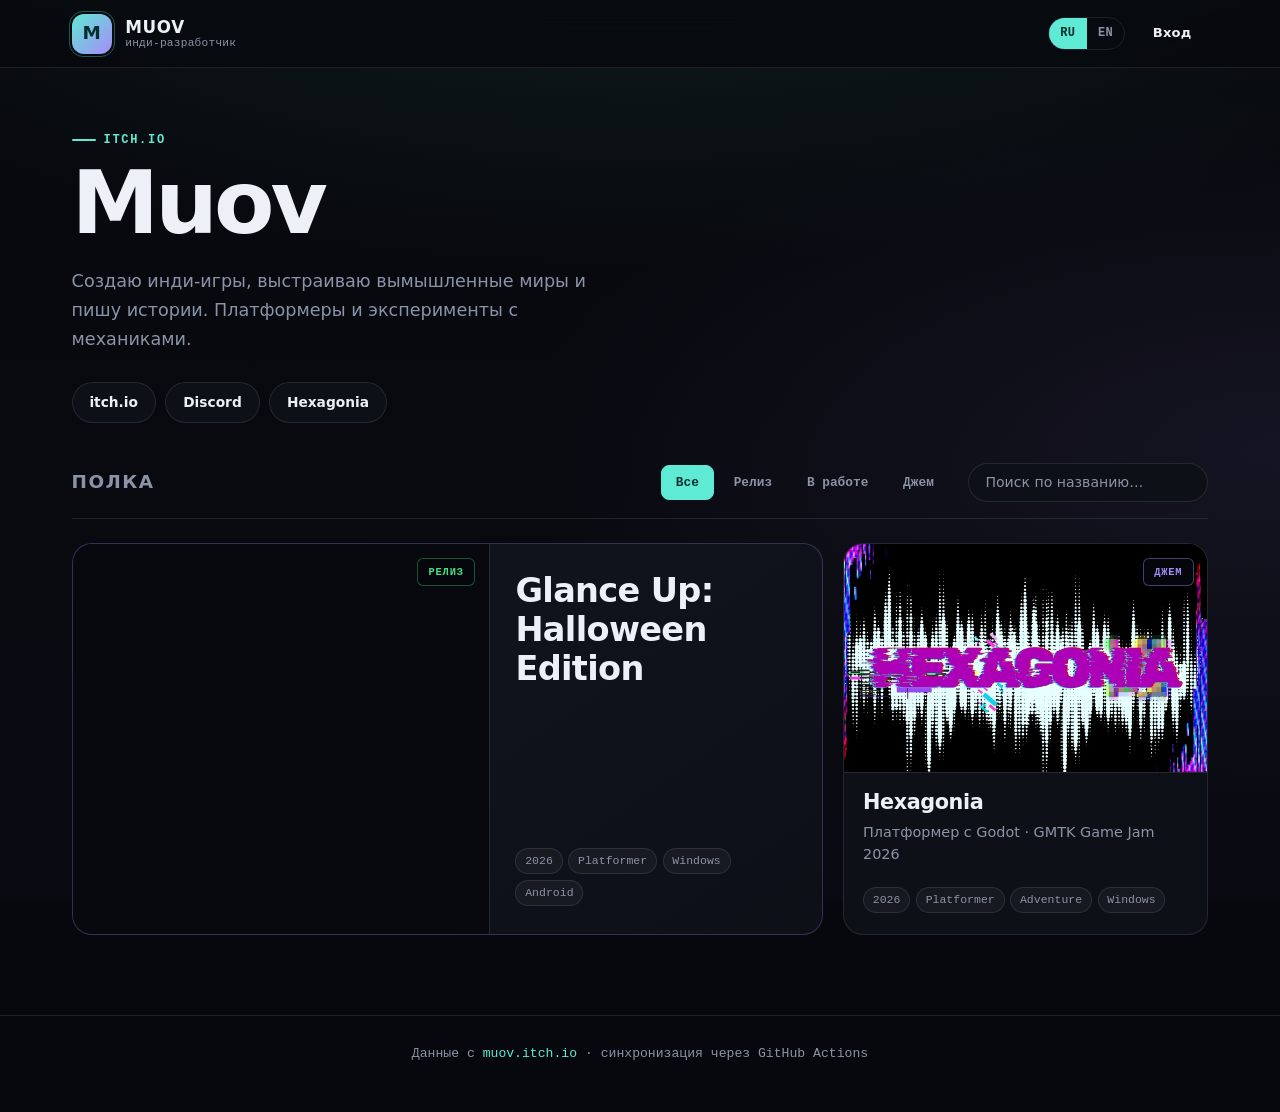
==== index.html @ b55bfbac "Update index.html" ====
<!DOCTYPE html>
<html lang="ru">
<head>
  <meta charset="UTF-8" />
  <meta name="viewport" content="width=device-width, initial-scale=1" />
  <title>Muov — портфолио игр</title>
  <meta name="description" content="Indie developer Muov. Platformers, worlds and stories." />
  <meta name="theme-color" content="#050508" />
  <link rel="preconnect" href="https://fonts.googleapis.com" />
  <link rel="preconnect" href="https://fonts.gstatic.com" crossorigin />
  <link href="https://fonts.googleapis.com/css2?family=DM+Sans:ital,opsz,wght@0,9..40,400;0,9..40,500;0,9..40,600;0,9..40,700;1,9..40,400&family=Outfit:wght@600;700;800&display=swap" rel="stylesheet" />
  <link rel="stylesheet" href="styles.css" />
</head>
<body>
  <div class="bg-glow" aria-hidden="true"></div>

  <header class="top">
    <div class="top-inner">
      <a class="brand" href="#shelf">
        <span class="brand-mark">M</span>
        <span class="brand-text">
          <strong id="brandName">Muov</strong>
          <small id="brandRole">инди-разработчик</small>
        </span>
      </a>

      <nav class="nav" aria-label="Actions">
        <div class="lang-switch" role="group" aria-label="Language">
          <button type="button" class="lang-btn active" data-lang="ru" title="Русский">RU</button>
          <button type="button" class="lang-btn" data-lang="en" title="English">EN</button>
        </div>
        <div id="adminNav" class="admin-nav" hidden>
          <button type="button" class="btn ghost" id="btnProfile">Профиль</button>
          <button type="button" class="btn ghost" id="btnExport">Экспорт</button>
          <label class="btn ghost file-btn">
            Импорт
            <input type="file" id="fileImport" accept="application/json,.json" hidden />
          </label>
          <button type="button" class="btn primary" id="btnAdd">+ Игра</button>
          <button type="button" class="btn ghost" id="btnLogout">Выйти</button>
        </div>
        <button type="button" class="btn ghost" id="btnLogin">Вход</button>
      </nav>
    </div>
  </header>

  <main>
    <section class="hero">
      <p class="eyebrow" id="heroCity">itch.io</p>
      <h1 class="display" id="heroTitle">Muov</h1>
      <p class="lede" id="heroBio"></p>
      <div class="hero-links" id="heroLinks"></div>
      <div class="sync" id="syncStatus" hidden></div>
      <p class="admin-badge" id="adminBadge" hidden></p>
    </section>

    <section class="shelf-wrap" id="shelf">
      <div class="shelf-head">
        <h2 class="section-title">Полка</h2>
        <div class="filters" id="filters">
          <button type="button" class="chip active" data-filter="all">Все</button>
          <button type="button" class="chip" data-filter="released">Релиз</button>
          <button type="button" class="chip" data-filter="wip">В работе</button>
          <button type="button" class="chip" data-filter="jam">Джем</button>
        </div>
        <input type="search" class="search" id="search" placeholder="Поиск…" autocomplete="off" />
      </div>
      <div class="grid" id="grid" role="list"></div>
      <p class="empty" id="empty" hidden>Игр пока нет.</p>
    </section>
  </main>

  <footer class="foot">
    <p>
      <a href="https://muov.itch.io/" target="_blank" rel="noopener">muov.itch.io</a>
      · GitHub Pages
    </p>
  </footer>

  <!-- hidden giscus config for per-game comments (no site-wide widget) -->
  <script type="application/json" id="giscusConfig">
  {
    "repo": "Prodebug/portfolio",
    "repoId": "R_kgDOVZsDQw",
    "category": "General",
    "categoryId": "DIC_kwDOVZsDQ84DJxqO"
  }
  </script>

  <dialog class="sheet" id="dialog">
    <div class="sheet-body" id="dialogBody"></div>
  </dialog>

  <div class="drop-veil" id="dropVeil" hidden>
    <p>Отпусти JSON — импортирую портфолио</p>
  </div>

  <script src="app.js"></script>
</body>
</html>
---- styles.css ----
/* Muov portfolio — new visual system (not the previous gold/brown theme) */

:root {
  --bg: #07080d;
  --bg-elev: #0e1018;
  --fg: #edf0f7;
  --muted: #8b93a7;
  --line: rgba(237, 240, 247, 0.1);
  --primary: #5eead4;
  --primary-dim: #2dd4bf;
  --primary-fg: #042f2e;
  --accent: #a78bfa;
  --danger: #fb7185;
  --ok: #4ade80;
  --warn: #fbbf24;
  --card: #0e1018;
  --card-2: #12151f;
  --radius: 20px;
  --radius-sm: 10px;
  --font: "Manrope", system-ui, sans-serif;
  --display: "Syne", var(--font);
  --mono: ui-monospace, "Cascadia Code", "SF Mono", Menlo, monospace;
  color-scheme: dark;
}

*,
*::before,
*::after {
  box-sizing: border-box;
}

html {
  scroll-behavior: smooth;
}

body {
  margin: 0;
  min-height: 100dvh;
  font-family: var(--font);
  color: var(--fg);
  line-height: 1.55;
  -webkit-font-smoothing: antialiased;
  background-color: var(--bg);
  background-image:
    radial-gradient(ellipse 80% 50% at 50% -20%, rgba(94, 234, 212, 0.12), transparent),
    radial-gradient(ellipse 60% 40% at 100% 50%, rgba(167, 139, 250, 0.08), transparent),
    linear-gradient(180deg, #07080d 0%, #0a0b12 100%);
  background-attachment: fixed;
}

a {
  color: var(--primary);
  text-decoration: none;
}
a:hover {
  text-decoration: underline;
  text-underline-offset: 3px;
}

img {
  max-width: 100%;
  display: block;
}

button,
input,
textarea,
select {
  font: inherit;
  color: inherit;
}

:focus-visible {
  outline: 2px solid var(--primary);
  outline-offset: 3px;
}

/* subtle grid overlay instead of film grain */
.grain {
  pointer-events: none;
  position: fixed;
  inset: 0;
  z-index: 50;
  opacity: 0.4;
  background-image:
    linear-gradient(rgba(237, 240, 247, 0.03) 1px, transparent 1px),
    linear-gradient(90deg, rgba(237, 240, 247, 0.03) 1px, transparent 1px);
  background-size: 48px 48px;
  mask-image: radial-gradient(ellipse at center, black 20%, transparent 75%);
}

/* ========== HEADER ========== */
.top {
  position: sticky;
  top: 0;
  z-index: 40;
  border-bottom: 1px solid var(--line);
  background: rgba(7, 8, 13, 0.75);
  backdrop-filter: blur(20px) saturate(1.4);
}

.top-inner {
  max-width: 1180px;
  margin: 0 auto;
  padding: 0.85rem 1.35rem;
  display: flex;
  align-items: center;
  justify-content: space-between;
  gap: 1rem;
}

.brand {
  display: flex;
  align-items: center;
  gap: 0.85rem;
  color: inherit;
  text-decoration: none;
}
.brand:hover {
  text-decoration: none;
}

.brand-mark {
  width: 2.5rem;
  height: 2.5rem;
  border-radius: 12px;
  background: linear-gradient(135deg, var(--primary), var(--accent));
  color: var(--primary-fg);
  font-family: var(--display);
  font-weight: 800;
  display: grid;
  place-items: center;
  font-size: 1.15rem;
  position: relative;
}
.brand-mark::after {
  content: "";
  position: absolute;
  inset: -3px;
  border-radius: 14px;
  border: 1px solid rgba(94, 234, 212, 0.35);
  pointer-events: none;
}

.brand-text {
  display: flex;
  flex-direction: column;
  line-height: 1.2;
}
.brand-text strong {
  font-family: var(--display);
  font-weight: 700;
  font-size: 1.05rem;
  letter-spacing: 0.04em;
  text-transform: uppercase;
}
.brand-text small {
  color: var(--muted);
  font-size: 0.7rem;
  font-family: var(--mono);
  letter-spacing: 0.02em;
}

.nav {
  display: flex;
  flex-wrap: wrap;
  gap: 0.4rem;
  justify-content: flex-end;
  align-items: center;
}

.admin-nav {
  display: flex;
  flex-wrap: wrap;
  gap: 0.4rem;
}

.btn {
  appearance: none;
  border: 1px solid var(--line);
  background: transparent;
  color: var(--fg);
  padding: 0.5rem 1rem;
  border-radius: 999px;
  cursor: pointer;
  font-size: 0.82rem;
  font-weight: 600;
  letter-spacing: 0.01em;
  transition: 0.18s ease;
}
.btn:hover {
  border-color: rgba(237, 240, 247, 0.25);
  background: rgba(237, 240, 247, 0.04);
}
.btn.primary {
  background: var(--primary);
  border-color: var(--primary);
  color: var(--primary-fg);
  box-shadow: 0 0 24px rgba(94, 234, 212, 0.25);
}
.btn.primary:hover {
  background: #99f6e4;
  filter: none;
}
.btn.ghost {
  border-color: transparent;
}
.btn.danger {
  color: var(--danger);
  border-color: rgba(251, 113, 133, 0.35);
}
.btn:disabled {
  opacity: 0.4;
  cursor: not-allowed;
}
.file-btn {
  display: inline-flex;
  align-items: center;
}

/* ========== HERO ========== */
.hero {
  max-width: 1180px;
  margin: 0 auto;
  padding: 3.5rem 1.35rem 2rem;
  position: relative;
}

.eyebrow {
  margin: 0 0 0.75rem;
  display: inline-flex;
  align-items: center;
  gap: 0.5rem;
  color: var(--primary);
  font-family: var(--mono);
  font-size: 0.75rem;
  letter-spacing: 0.14em;
  text-transform: uppercase;
  font-weight: 600;
}
.eyebrow::before {
  content: "";
  width: 1.5rem;
  height: 2px;
  background: var(--primary);
  border-radius: 1px;
}

.display {
  margin: 0;
  font-family: var(--display);
  font-weight: 800;
  font-size: clamp(3rem, 10vw, 5.5rem);
  letter-spacing: -0.045em;
  line-height: 0.95;
  color: var(--fg);
  max-width: 12ch;
}

.lede {
  margin: 1.35rem 0 0;
  max-width: 34rem;
  color: var(--muted);
  font-size: 1.1rem;
  line-height: 1.65;
}

.hero-links {
  margin-top: 1.75rem;
  display: flex;
  flex-wrap: wrap;
  gap: 0.6rem;
}

.hero-links a {
  display: inline-flex;
  align-items: center;
  gap: 0.4rem;
  padding: 0.55rem 1.05rem;
  border-radius: 999px;
  border: 1px solid var(--line);
  background: var(--bg-elev);
  color: var(--fg);
  font-size: 0.86rem;
  font-weight: 600;
  text-decoration: none;
  transition: 0.18s ease;
}
.hero-links a:hover {
  border-color: var(--primary);
  color: var(--primary);
  box-shadow: 0 0 0 3px rgba(94, 234, 212, 0.12);
  text-decoration: none;
}

.sync {
  margin-top: 1rem;
  font-size: 0.78rem;
  font-family: var(--mono);
  color: var(--muted);
}

.admin-badge {
  margin: 1rem 0 0;
  display: inline-flex;
  padding: 0.45rem 0.9rem;
  border-radius: var(--radius-sm);
  background: rgba(94, 234, 212, 0.08);
  border: 1px dashed rgba(94, 234, 212, 0.4);
  color: var(--primary);
  font-size: 0.78rem;
  font-weight: 600;
  font-family: var(--mono);
}

/* ========== SHELF ========== */
.shelf-wrap {
  max-width: 1180px;
  margin: 0 auto;
  padding: 0.5rem 1.35rem 5rem;
}

.shelf-head {
  display: flex;
  flex-wrap: wrap;
  align-items: center;
  gap: 0.85rem 1.25rem;
  margin-bottom: 1.5rem;
  padding-bottom: 1rem;
  border-bottom: 1px solid var(--line);
}

.section-title {
  margin: 0;
  margin-right: auto;
  font-family: var(--display);
  font-size: 1.15rem;
  font-weight: 700;
  letter-spacing: 0.08em;
  text-transform: uppercase;
  color: var(--muted);
}

.filters {
  display: flex;
  flex-wrap: wrap;
  gap: 0.35rem;
}

.chip {
  appearance: none;
  border: 1px solid transparent;
  background: transparent;
  color: var(--muted);
  padding: 0.4rem 0.85rem;
  border-radius: 8px;
  font-size: 0.8rem;
  font-weight: 600;
  font-family: var(--mono);
  cursor: pointer;
  transition: 0.15s ease;
}
.chip:hover {
  color: var(--fg);
  background: rgba(237, 240, 247, 0.04);
}
.chip.active {
  color: var(--primary-fg);
  background: var(--primary);
  border-color: var(--primary);
}

.search {
  width: min(100%, 15rem);
  background: var(--bg-elev);
  border: 1px solid var(--line);
  border-radius: 999px;
  padding: 0.5rem 1rem;
  outline: none;
  font-size: 0.88rem;
  transition: 0.15s ease;
}
.search:focus {
  border-color: var(--primary);
  box-shadow: 0 0 0 3px rgba(94, 234, 212, 0.15);
}
.search::placeholder {
  color: var(--muted);
}

.grid {
  display: grid;
  grid-template-columns: 1fr;
  gap: 1.25rem;
}

@media (min-width: 680px) {
  .grid {
    grid-template-columns: repeat(2, 1fr);
  }
}

@media (min-width: 1000px) {
  .grid {
    grid-template-columns: repeat(12, 1fr);
  }
  .case {
    grid-column: span 4;
  }
  .case.is-featured {
    grid-column: span 8;
  }
}

/* cards — stacked media, hard edge accent */
.case {
  position: relative;
  border: 1px solid var(--line);
  border-radius: var(--radius);
  background: var(--card);
  overflow: hidden;
  display: flex;
  flex-direction: column;
  transition: 0.25s ease;
}
.case::before {
  content: "";
  position: absolute;
  left: 0;
  top: 0;
  bottom: 0;
  width: 3px;
  background: transparent;
  z-index: 3;
  transition: 0.25s ease;
}
.case:hover {
  border-color: rgba(94, 234, 212, 0.35);
  transform: translateY(-4px);
  box-shadow:
    0 20px 50px rgba(0, 0, 0, 0.45),
    0 0 0 1px rgba(94, 234, 212, 0.08);
}
.case:hover::before {
  background: linear-gradient(180deg, var(--primary), var(--accent));
}

.case.is-featured {
  background: linear-gradient(145deg, var(--card-2), var(--card));
  border-color: rgba(167, 139, 250, 0.25);
}
@media (min-width: 680px) {
  .case.is-featured {
    display: grid;
    grid-template-columns: 1.25fr 1fr;
    grid-column: 1 / -1;
  }
}
@media (min-width: 1000px) {
  .case.is-featured {
    grid-column: span 8;
  }
}

.case-btn {
  all: unset;
  cursor: pointer;
  display: contents;
}

.poster {
  aspect-ratio: 16 / 10;
  background: #08090f;
  overflow: hidden;
  position: relative;
}
.case.is-featured .poster {
  aspect-ratio: auto;
  min-height: 240px;
  height: 100%;
}

.poster img {
  width: 100%;
  height: 100%;
  object-fit: cover;
  transition: transform 0.5s cubic-bezier(0.22, 1, 0.36, 1), filter 0.35s ease;
  filter: saturate(0.92) contrast(1.05);
}
.case:hover .poster img {
  transform: scale(1.06);
  filter: saturate(1.05) contrast(1.05);
}

.poster-fallback {
  width: 100%;
  height: 100%;
  display: grid;
  place-items: center;
  font-family: var(--display);
  font-size: 2.5rem;
  color: var(--muted);
  background:
    radial-gradient(circle at 30% 40%, rgba(94, 234, 212, 0.12), transparent 50%),
    var(--bg-elev);
}
.poster-fallback.is-hidden {
  display: none !important;
}

.stamp {
  position: absolute;
  top: 0.85rem;
  right: 0.85rem;
  left: auto;
  z-index: 2;
  padding: 0.3rem 0.65rem;
  border-radius: 6px;
  font-size: 0.65rem;
  font-weight: 700;
  font-family: var(--mono);
  letter-spacing: 0.08em;
  text-transform: uppercase;
  background: rgba(7, 8, 13, 0.85);
  border: 1px solid var(--line);
  backdrop-filter: blur(8px);
}
.stamp.released {
  color: var(--ok);
  border-color: rgba(74, 222, 128, 0.35);
}
.stamp.wip {
  color: var(--warn);
  border-color: rgba(251, 191, 36, 0.35);
}
.stamp.jam {
  color: var(--accent);
  border-color: rgba(167, 139, 250, 0.4);
}
.stamp.prototype {
  color: var(--primary);
}

.case-body {
  padding: 1.15rem 1.2rem 1.3rem;
  display: flex;
  flex-direction: column;
  gap: 0.45rem;
  flex: 1;
  border-top: 1px solid var(--line);
}
.case.is-featured .case-body {
  border-top: none;
  border-left: 1px solid var(--line);
  justify-content: center;
  padding: 1.75rem 1.6rem;
}
@media (max-width: 679px) {
  .case.is-featured .case-body {
    border-left: none;
    border-top: 1px solid var(--line);
  }
}

.case-title {
  margin: 0;
  font-family: var(--display);
  font-size: 1.3rem;
  font-weight: 700;
  line-height: 1.15;
  letter-spacing: -0.02em;
}
.case.is-featured .case-title {
  font-size: clamp(1.5rem, 3.5vw, 2.1rem);
}

.case-tagline {
  margin: 0;
  color: var(--muted);
  font-size: 0.9rem;
  line-height: 1.5;
}

.meta {
  margin-top: auto;
  padding-top: 0.9rem;
  display: flex;
  flex-wrap: wrap;
  gap: 0.4rem;
  font-size: 0.72rem;
  font-family: var(--mono);
  color: var(--muted);
}
.meta span {
  padding: 0.2rem 0.55rem;
  border-radius: 999px;
  background: rgba(237, 240, 247, 0.04);
  border: 1px solid var(--line);
}

.empty {
  text-align: center;
  color: var(--muted);
  padding: 4rem 1.5rem;
  border: 1px dashed var(--line);
  border-radius: var(--radius);
  font-family: var(--mono);
  font-size: 0.9rem;
}

.foot {
  border-top: 1px solid var(--line);
  padding: 1.75rem 1.35rem 3rem;
  text-align: center;
  color: var(--muted);
  font-size: 0.82rem;
  font-family: var(--mono);
}
.foot p {
  margin: 0;
}

/* ========== DIALOG ========== */
.sheet {
  width: min(960px, calc(100vw - 1.25rem));
  max-height: calc(100dvh - 1.5rem);
  margin: auto;
  border: 1px solid var(--line);
  border-radius: 24px;
  background: var(--bg-elev);
  color: var(--fg);
  padding: 0;
  box-shadow:
    0 0 0 1px rgba(94, 234, 212, 0.06),
    0 32px 100px rgba(0, 0, 0, 0.65);
}
.sheet::backdrop {
  background: rgba(3, 4, 8, 0.8);
  backdrop-filter: blur(8px);
}
.sheet-body {
  padding: 1.5rem;
  overflow: auto;
  max-height: calc(100dvh - 1.5rem);
}

.sheet-head {
  display: flex;
  align-items: flex-start;
  justify-content: space-between;
  gap: 1rem;
  margin-bottom: 1.25rem;
  padding-bottom: 1rem;
  border-bottom: 1px solid var(--line);
}
.sheet-head h2 {
  margin: 0;
  font-family: var(--display);
  font-size: 1.55rem;
  letter-spacing: -0.03em;
}
.sheet-actions {
  display: flex;
  flex-wrap: wrap;
  gap: 0.4rem;
}

.view-layout {
  display: grid;
  gap: 1.5rem;
}
@media (min-width: 740px) {
  .view-layout.has-poster {
    grid-template-columns: 1.15fr 1fr;
    align-items: start;
  }
}

.view-poster {
  border-radius: 16px;
  overflow: hidden;
  border: 1px solid var(--line);
  background: #08090f;
  aspect-ratio: 16 / 9;
}
.view-poster img {
  width: 100%;
  height: 100%;
  object-fit: cover;
}

.shots {
  display: grid;
  grid-template-columns: repeat(auto-fill, minmax(130px, 1fr));
  gap: 0.6rem;
  margin-top: 1rem;
}
.shots img {
  border-radius: 12px;
  border: 1px solid var(--line);
  aspect-ratio: 16 / 10;
  object-fit: cover;
  width: 100%;
  transition: 0.15s ease;
}
.shots img:hover {
  border-color: var(--primary);
  transform: translateY(-2px);
}

.form-grid {
  display: grid;
  gap: 0.85rem;
}
@media (min-width: 560px) {
  .form-grid.two {
    grid-template-columns: 1fr 1fr;
  }
}

label.field {
  display: flex;
  flex-direction: column;
  gap: 0.35rem;
  font-size: 0.75rem;
  font-weight: 600;
  font-family: var(--mono);
  letter-spacing: 0.04em;
  text-transform: uppercase;
  color: var(--muted);
}
label.field input,
label.field textarea,
label.field select {
  background: var(--bg);
  border: 1px solid var(--line);
  border-radius: 12px;
  padding: 0.65rem 0.85rem;
  color: var(--fg);
  outline: none;
  font-family: var(--font);
  font-size: 0.95rem;
  text-transform: none;
  letter-spacing: normal;
  font-weight: 500;
  transition: 0.15s ease;
}
label.field input:focus,
label.field textarea:focus,
label.field select:focus {
  border-color: var(--primary);
  box-shadow: 0 0 0 3px rgba(94, 234, 212, 0.15);
}
label.field textarea {
  min-height: 6rem;
  resize: vertical;
}

.check-row {
  display: flex;
  align-items: center;
  gap: 0.6rem;
  font-size: 0.9rem;
  color: var(--fg);
  font-weight: 600;
}
.check-row input {
  accent-color: var(--primary);
  width: 1.1rem;
  height: 1.1rem;
}

.form-footer {
  margin-top: 1.35rem;
  display: flex;
  flex-wrap: wrap;
  gap: 0.5rem;
  justify-content: flex-end;
  padding-top: 1rem;
  border-top: 1px solid var(--line);
}

.auth-box {
  max-width: 400px;
  margin: 0 auto;
}
.auth-box .hint {
  margin: 0.6rem 0 0;
  font-size: 0.8rem;
  color: var(--muted);
  font-weight: 400;
  line-height: 1.5;
  text-transform: none;
  letter-spacing: normal;
  font-family: var(--font);
}
.auth-error {
  color: var(--danger);
  font-size: 0.85rem;
  margin: 0.3rem 0 0;
  min-height: 1.2em;
  font-family: var(--mono);
}

.drop-veil {
  position: fixed;
  inset: 0;
  z-index: 60;
  background: rgba(7, 8, 13, 0.88);
  display: grid;
  place-items: center;
  font-family: var(--display);
  font-size: clamp(1.25rem, 4vw, 1.75rem);
  font-weight: 700;
  color: var(--primary);
  pointer-events: none;
  padding: 1.5rem;
  text-align: center;
  border: 3px dashed rgba(94, 234, 212, 0.4);
  margin: 1rem;
  border-radius: var(--radius);
}
.drop-veil[hidden] {
  display: none !important;
}

@media (max-width: 560px) {
  .top-inner,
  .hero,
  .shelf-wrap {
    padding-left: 1rem;
    padding-right: 1rem;
  }
  .hero {
    padding-top: 2rem;
  }
  .display {
    font-size: clamp(2.4rem, 12vw, 3.2rem);
  }
  .search {
    width: 100%;
    order: 3;
    flex-basis: 100%;
  }
  .shelf-head {
    flex-direction: column;
    align-items: stretch;
  }
  .section-title {
    margin-right: 0;
  }
}

@media (prefers-reduced-motion: reduce) {
  *,
  *::before,
  *::after {
    transition: none !important;
  }
  .case:hover {
    transform: none;
  }
  .case:hover .poster img {
    transform: none;
  }
}

/* language switch */
.lang-switch {
  display: inline-flex;
  border: 1px solid var(--line);
  border-radius: 999px;
  overflow: hidden;
  margin-right: 0.25rem;
}
.lang-btn {
  appearance: none;
  border: none;
  background: transparent;
  color: var(--muted);
  padding: 0.4rem 0.7rem;
  font-size: 0.75rem;
  font-weight: 700;
  font-family: var(--mono);
  letter-spacing: 0.04em;
  cursor: pointer;
  transition: 0.15s ease;
}
.lang-btn:hover {
  color: var(--fg);
  background: rgba(237, 240, 247, 0.05);
}
.lang-btn.active {
  background: var(--primary);
  color: var(--primary-fg);
}

/* stats chips inside meta */
.meta span[title="itch"] {
  color: var(--primary);
  border-color: rgba(94, 234, 212, 0.25);
}

/* comments / giscus */
.comments-wrap {
  max-width: 1180px;
  margin: 0 auto;
  padding: 0 1.35rem 4rem;
}
.comments-inner {
  border: 1px solid var(--line);
  border-radius: var(--radius);
  background: var(--card);
  padding: 1.35rem 1.35rem 1.6rem;
}
.comments-hint {
  margin: 0.35rem 0 1.25rem;
  color: var(--muted);
  font-size: 0.88rem;
}
.comments-inner .section-title {
  color: var(--fg);
  letter-spacing: 0.06em;
}
.giscus,
.giscus-frame {
  width: 100%;
  min-height: 120px;
}

/* game detail comments */
.game-comments {
  margin-top: 1.75rem;
  padding-top: 1.35rem;
  border-top: 1px solid var(--line);
}
.game-comments-title {
  margin: 0 0 0.35rem;
  font-family: var(--display);
  font-size: 1.05rem;
  font-weight: 700;
  letter-spacing: 0.04em;
  text-transform: uppercase;
  color: var(--muted);
}
.giscus-game {
  margin-top: 0.75rem;
  min-height: 80px;
}

/* wider sheet for comments comfort */
.sheet {
  width: min(980px, calc(100vw - 1.25rem));
}

/* make primary play button more obvious in cards */
.case-body .meta {
  gap: 0.35rem;
}
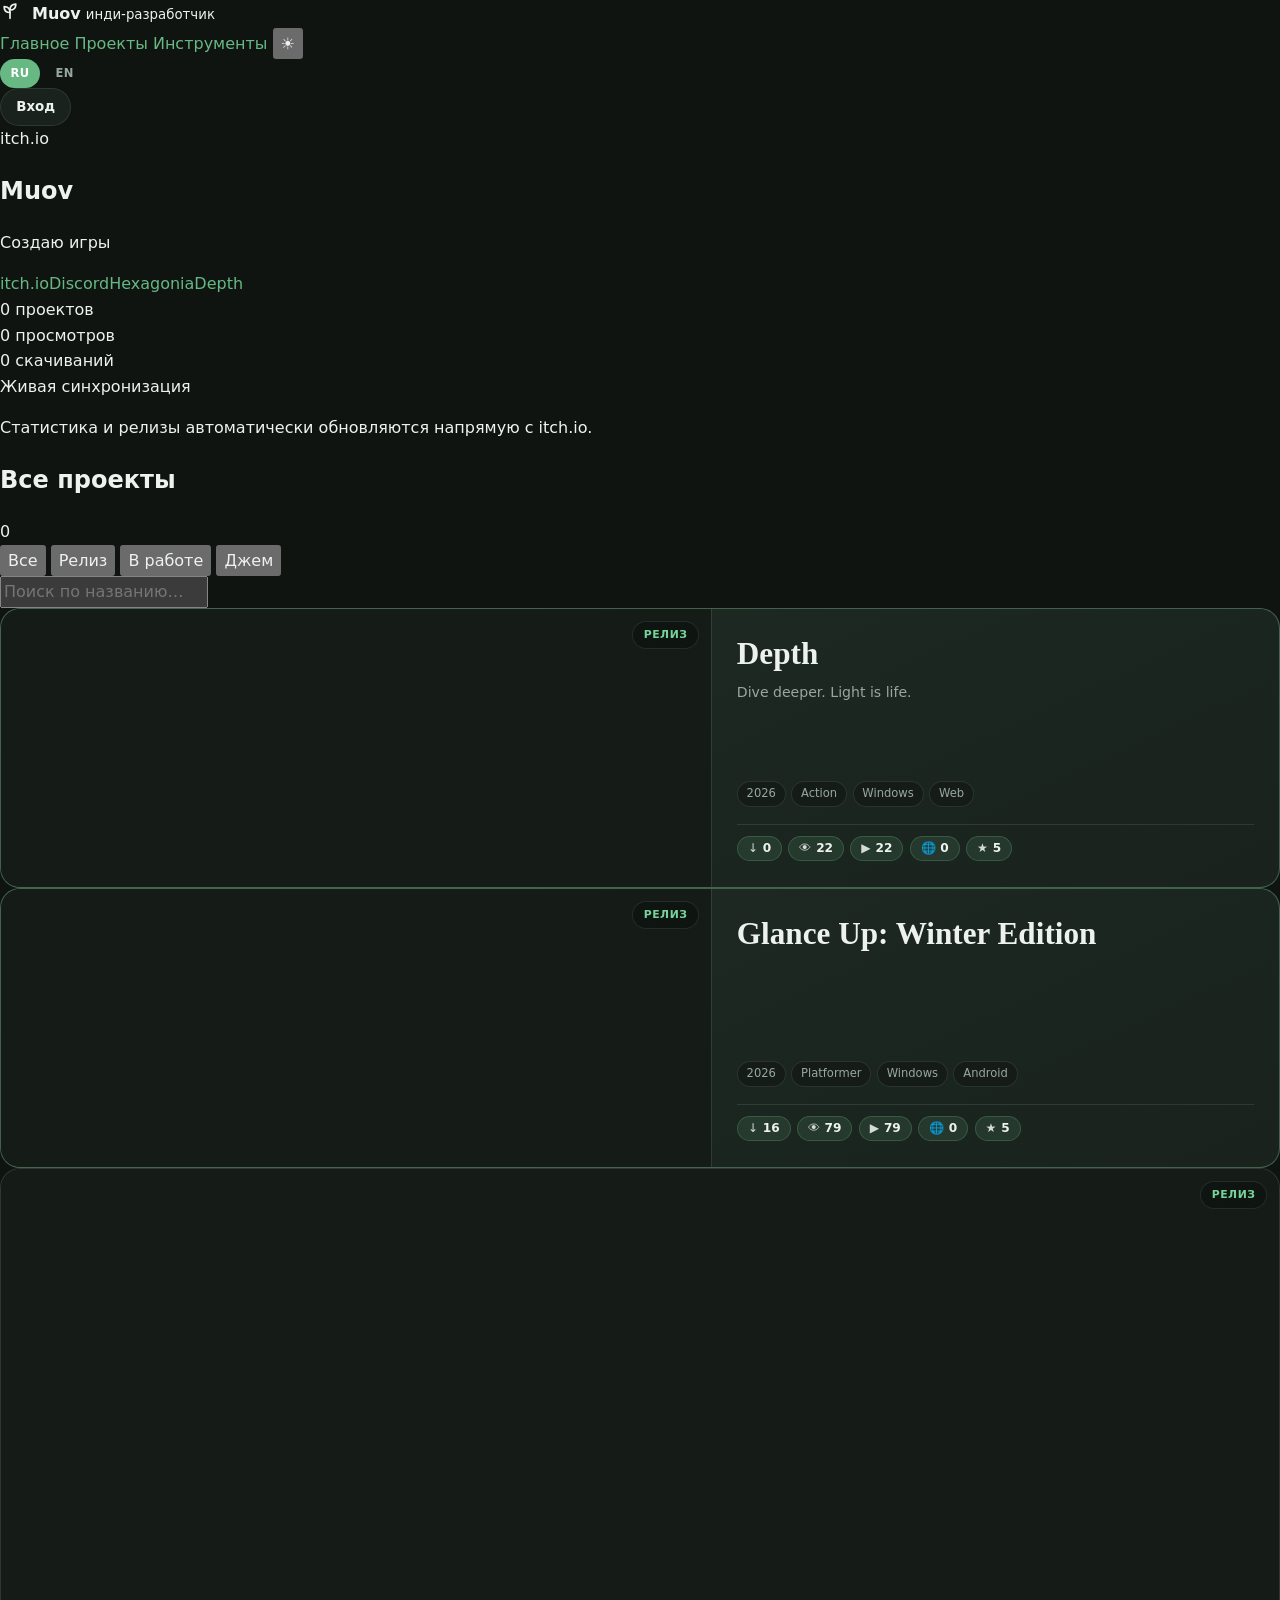
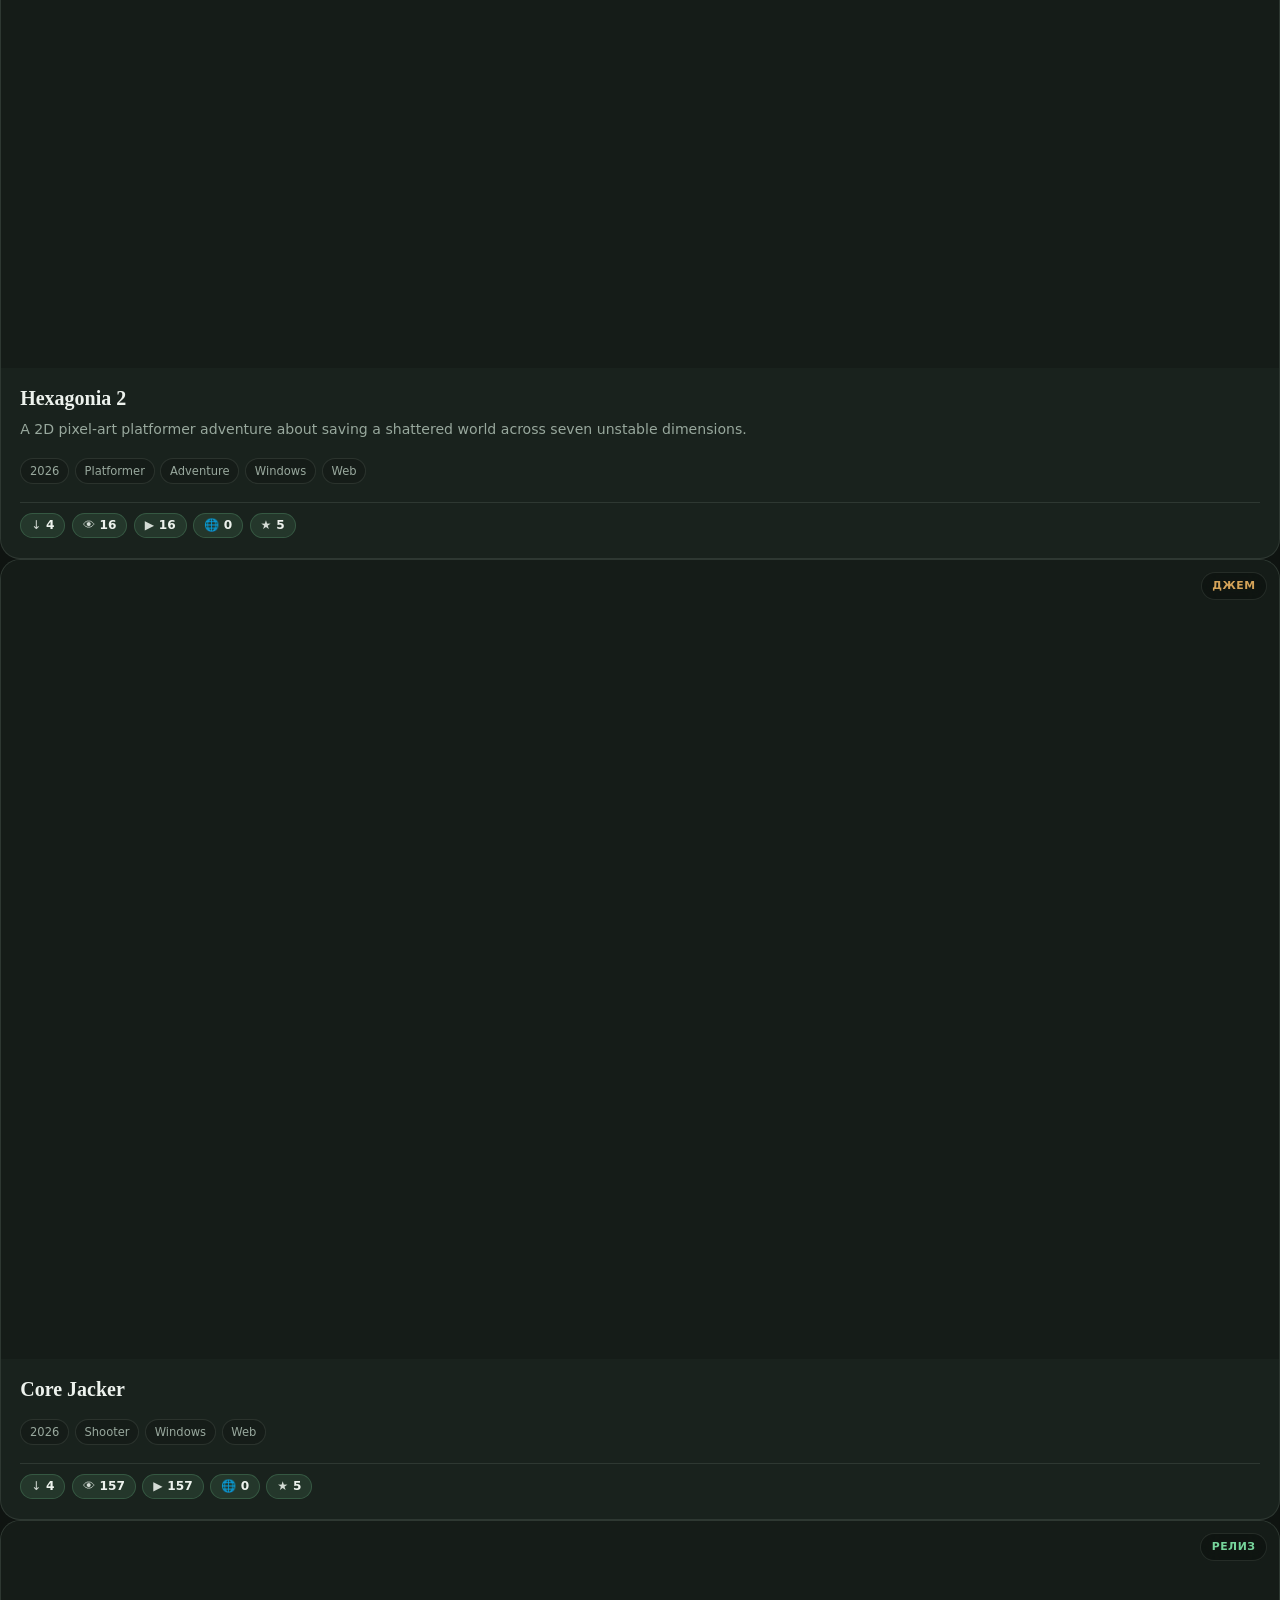
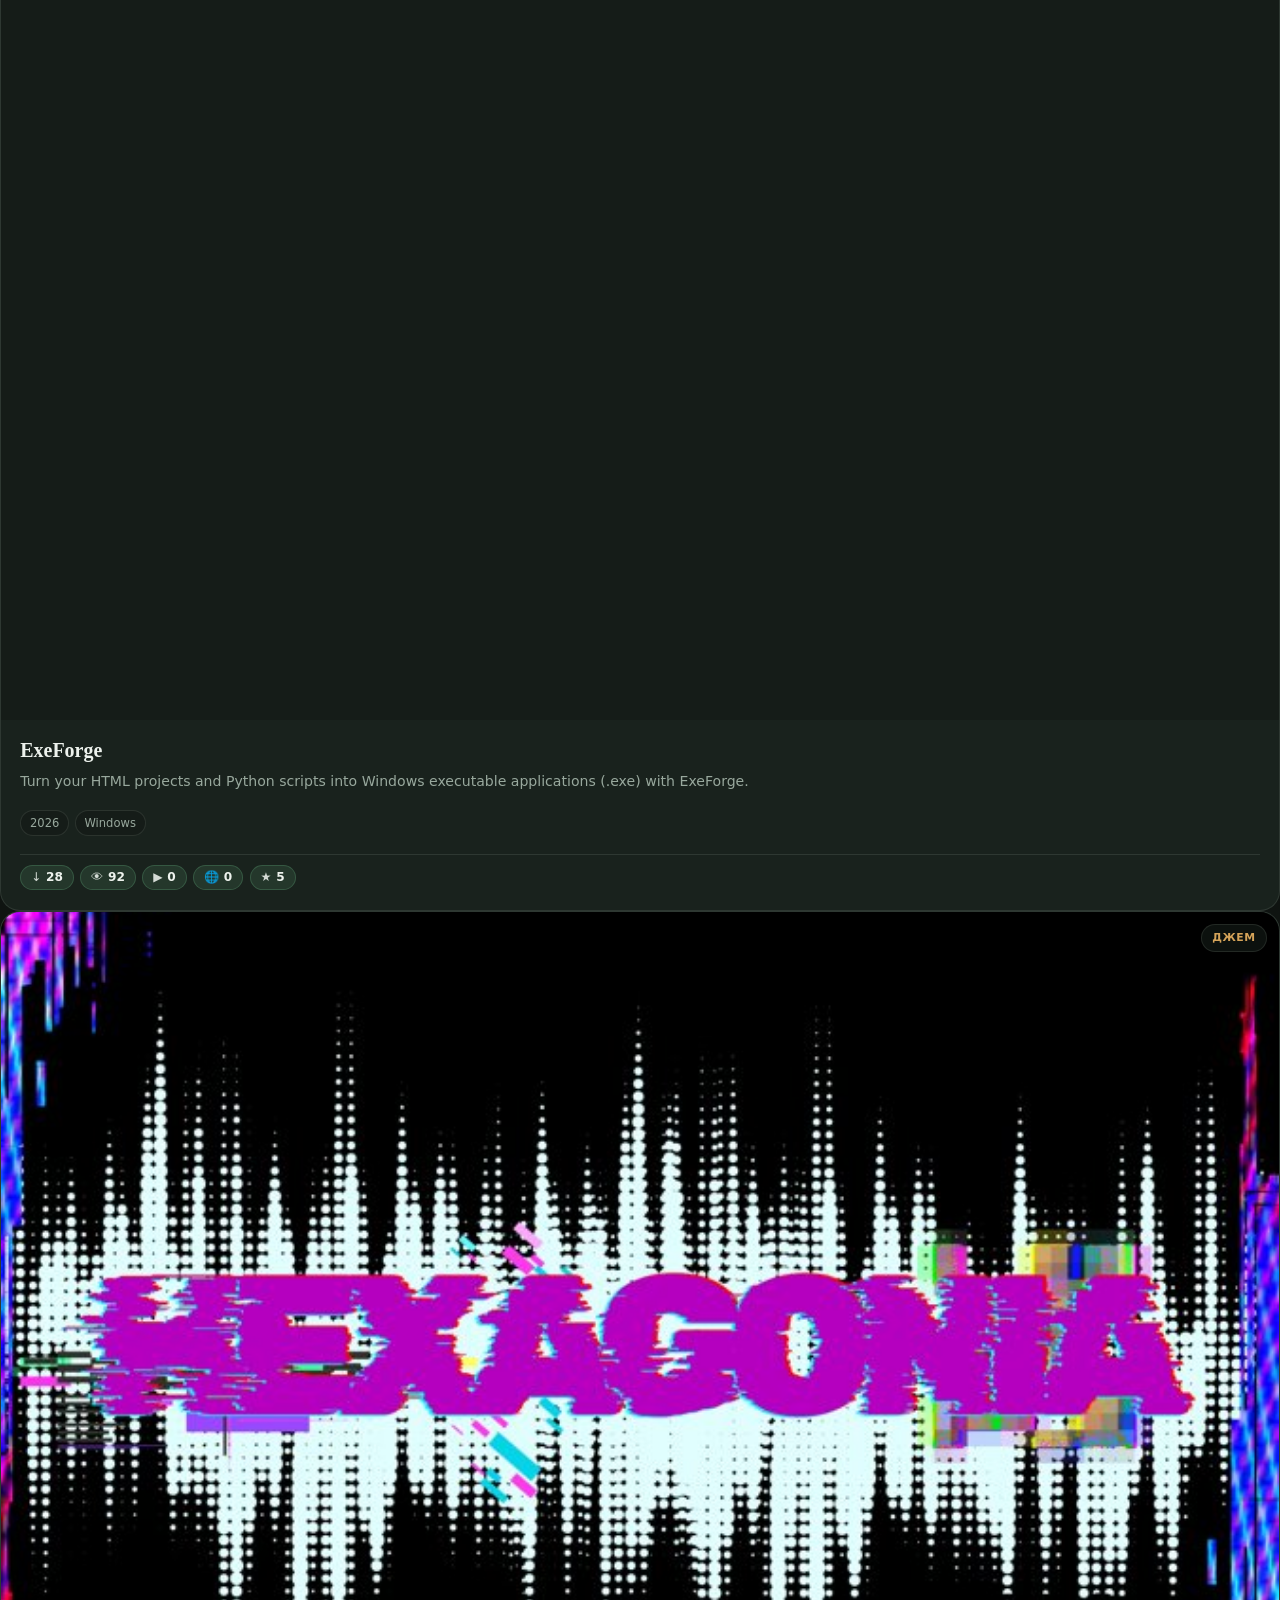
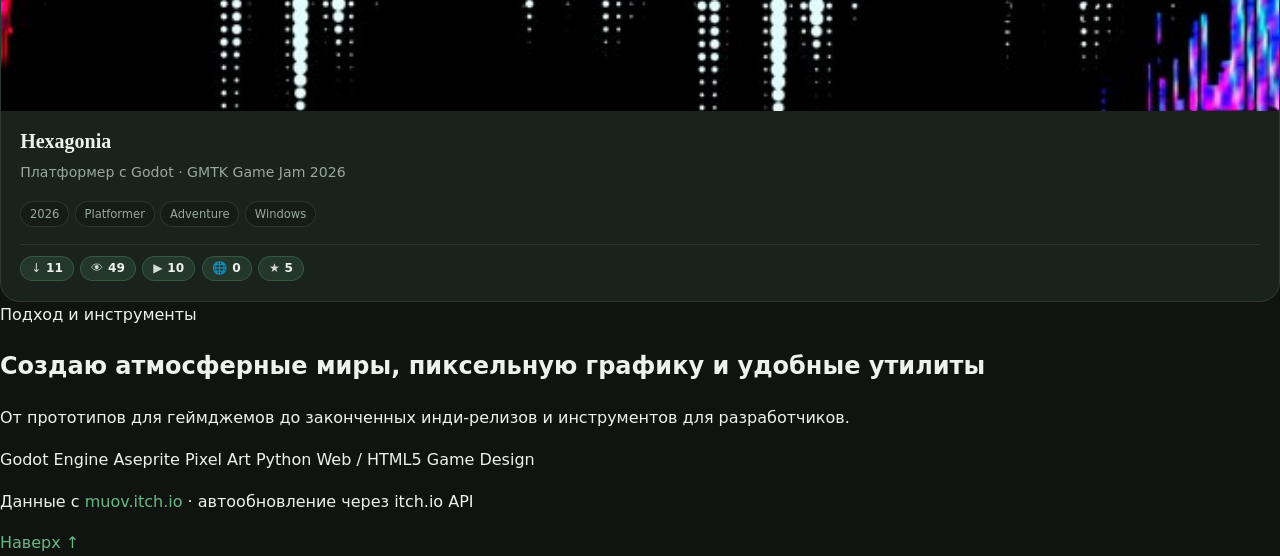
==== commit a1ae8a2d: "Update index.html" ====
--- a/index.html
+++ b/index.html
@@ -1,83 +1,167 @@
 <!DOCTYPE html>
-<html lang="ru">
+<html lang="ru" data-theme="dark">
 <head>
   <meta charset="UTF-8" />
   <meta name="viewport" content="width=device-width, initial-scale=1" />
-  <title>Muov — портфолио игр</title>
-  <meta name="description" content="Indie developer Muov. Platformers, worlds and stories." />
-  <meta name="theme-color" content="#050508" />
-  <link rel="preconnect" href="https://fonts.googleapis.com" />
-  <link rel="preconnect" href="https://fonts.gstatic.com" crossorigin />
-  <link href="https://fonts.googleapis.com/css2?family=DM+Sans:ital,opsz,wght@0,9..40,400;0,9..40,500;0,9..40,600;0,9..40,700;1,9..40,400&family=Outfit:wght@600;700;800&display=swap" rel="stylesheet" />
+  <title>Muov — инди-игры и миры</title>
+  <meta name="description" content="Инди-разработчик Muov. Игры, вымышленные миры, инструменты и эксперименты." />
+  <meta name="theme-color" content="#0d1310" />
+  <link rel="preconnect" href="https://googleapis.com" />
+  <link rel="preconnect" href="https://gstatic.com" crossorigin />
+  <link href="https://googleapis.com/css2?family=Fraunces:ital,opsz,wght@0,9..144,500;0,9..144,700;1,9..144,500&family=Plus+Jakarta+Sans:wght@400;500;600;700&display=swap" rel="stylesheet" />
   <link rel="stylesheet" href="styles.css" />
 </head>
 <body>
-  <div class="bg-glow" aria-hidden="true"></div>
+  <div class="ambient-canvas" aria-hidden="true">
+    <div class="orb orb-moss"></div>
+    <div class="orb orb-amber"></div>
+    <div class="grain"></div>
+  </div>
 
-  <header class="top">
-    <div class="top-inner">
-      <a class="brand" href="#shelf">
-        <span class="brand-mark">M</span>
-        <span class="brand-text">
+  <header class="navbar">
+    <div class="container nav-row">
+      <a class="brand" href="#top">
+        <span class="brand-emblem" aria-hidden="true">
+          <svg width="20" height="20" viewBox="0 0 24 24" fill="none" stroke="currentColor" stroke-width="2" stroke-linecap="round" stroke-linejoin="round">
+            <path d="M12 22v-7"/>
+            <path d="M12 15c-4.5 0-7-3-7-7 4 0 7 2.5 7 7Z"/>
+            <path d="M12 12c4.5 0 7-3 7-7-4 0-7 2.5-7 7Z"/>
+          </svg>
+        </span>
+        <span class="brand-meta">
           <strong id="brandName">Muov</strong>
           <small id="brandRole">инди-разработчик</small>
         </span>
       </a>
 
-      <nav class="nav" aria-label="Actions">
-        <div class="lang-switch" role="group" aria-label="Language">
-          <button type="button" class="lang-btn active" data-lang="ru" title="Русский">RU</button>
-          <button type="button" class="lang-btn" data-lang="en" title="English">EN</button>
+      <nav class="nav-actions" aria-label="Действия">
+        <a href="#featured" class="nav-link" id="navSpotlight">Главное</a>
+        <a href="#catalog" class="nav-link" id="navCatalog">Проекты</a>
+        <a href="#craft" class="nav-link" id="navCraft">Инструменты</a>
+
+        <button type="button" class="pill-icon" id="btnTheme" title="Сменить тему" aria-label="Сменить тему">
+          <span id="themeIcon">☀</span>
+        </button>
+
+        <div class="lang-toggle" role="group" aria-label="Language">
+          <button type="button" class="lang-btn active" data-lang="ru">RU</button>
+          <button type="button" class="lang-btn" data-lang="en">EN</button>
         </div>
-        <div id="adminNav" class="admin-nav" hidden>
-          <button type="button" class="btn ghost" id="btnProfile">Профиль</button>
-          <button type="button" class="btn ghost" id="btnExport">Экспорт</button>
-          <label class="btn ghost file-btn">
+
+        <div id="adminNav" class="admin-bar" hidden>
+          <button type="button" class="btn ghost sm" id="btnProfile">Профиль</button>
+          <button type="button" class="btn ghost sm" id="btnExport">Экспорт</button>
+          <label class="btn ghost sm file-btn">
             Импорт
             <input type="file" id="fileImport" accept="application/json,.json" hidden />
           </label>
-          <button type="button" class="btn primary" id="btnAdd">+ Игра</button>
-          <button type="button" class="btn ghost" id="btnLogout">Выйти</button>
+          <button type="button" class="btn primary sm" id="btnAdd">+ Проект</button>
+          <button type="button" class="btn ghost sm" id="btnLogout">Выйти</button>
         </div>
-        <button type="button" class="btn ghost" id="btnLogin">Вход</button>
+
+        <button type="button" class="btn outline sm" id="btnLogin">Вход</button>
       </nav>
     </div>
   </header>
 
-  <main>
-    <section class="hero">
-      <p class="eyebrow" id="heroCity">itch.io</p>
-      <h1 class="display" id="heroTitle">Muov</h1>
-      <p class="lede" id="heroBio"></p>
-      <div class="hero-links" id="heroLinks"></div>
-      <div class="sync" id="syncStatus" hidden></div>
-      <p class="admin-badge" id="adminBadge" hidden></p>
+  <main id="top" class="container">
+    <!-- Bento Hero Section -->
+    <section class="bento-hero">
+      <div class="bento-card bio-box">
+        <div class="status-pill">
+          <span class="pulse-dot"></span>
+          <span id="heroCity">itch.io · открыт к идеям</span>
+        </div>
+        <h1 class="hero-title" id="heroTitle">Muov</h1>
+        <p class="hero-bio" id="heroBio"></p>
+        <div class="hero-cta" id="heroLinks"></div>
+      </div>
+
+      <div class="bento-side">
+        <div class="bento-card metrics-box" aria-label="Общая статистика">
+          <div class="metric">
+            <span class="metric-num" id="sumProjects">0</span>
+            <span class="metric-lbl" id="lblSumProjects">проектов</span>
+          </div>
+          <div class="metric">
+            <span class="metric-num" id="sumViews">0</span>
+            <span class="metric-lbl" id="lblSumViews">просмотров</span>
+          </div>
+          <div class="metric">
+            <span class="metric-num" id="sumDownloads">0</span>
+            <span class="metric-lbl" id="lblSumDownloads">скачиваний</span>
+          </div>
+        </div>
+
+        <div class="bento-card note-box">
+          <span class="note-kicker" id="noteKicker">Живая синхронизация</span>
+          <p class="note-text" id="noteText">Статистика и релизы автоматически обновляются напрямую с itch.io.</p>
+          <span class="note-date" id="syncUpdated"></span>
+        </div>
+      </div>
     </section>
 
-    <section class="shelf-wrap" id="shelf">
-      <div class="shelf-head">
-        <h2 class="section-title">Полка</h2>
-        <div class="filters" id="filters">
-          <button type="button" class="chip active" data-filter="all">Все</button>
-          <button type="button" class="chip" data-filter="released">Релиз</button>
-          <button type="button" class="chip" data-filter="wip">В работе</button>
-          <button type="button" class="chip" data-filter="jam">Джем</button>
+    <div class="sync-toast" id="syncStatus" hidden></div>
+    <p class="admin-banner" id="adminBadge" hidden></p>
+
+    <!-- Spotlight Featured Project -->
+    <section class="spotlight-wrap" id="featured" hidden>
+      <div class="section-label" id="lblSpotlight">В центре внимания</div>
+      <div class="spotlight-card" id="spotlightHost"></div>
+    </section>
+
+    <!-- Full Catalog -->
+    <section class="catalog-wrap" id="catalog">
+      <div class="catalog-bar">
+        <div class="catalog-title-group">
+          <h2 class="section-heading" id="lblCatalog">Все проекты</h2>
+          <span class="count-badge" id="visibleCount">0</span>
         </div>
-        <input type="search" class="search" id="search" placeholder="Поиск…" autocomplete="off" />
+
+        <div class="catalog-controls">
+          <div class="filter-pills" id="filters">
+            <button type="button" class="pill active" data-filter="all">Все</button>
+            <button type="button" class="pill" data-filter="released">Релиз</button>
+            <button type="button" class="pill" data-filter="wip">В работе</button>
+            <button type="button" class="pill" data-filter="jam">Джем</button>
+          </div>
+          <input type="search" class="search-field" id="search" placeholder="Найти игру или утилиту…" autocomplete="off" />
+        </div>
       </div>
-      <div class="grid" id="grid" role="list"></div>
-      <p class="empty" id="empty" hidden>Игр пока нет.</p>
+
+      <div class="cards-grid" id="grid" role="list"></div>
+      <p class="empty-box" id="empty" hidden>Ничего не найдено.</p>
+    </section>
+
+    <!-- Craft & Stack Section -->
+    <section class="craft-wrap" id="craft">
+      <div class="craft-card">
+        <div class="craft-info">
+          <span class="section-label" id="lblCraft">Подход и инструменты</span>
+          <h2 class="craft-heading" id="craftHeading">Создаю атмосферные миры, пиксельную графику и удобные утилиты</h2>
+          <p class="craft-desc" id="craftDesc">От прототипов для геймджемов до законченных инди-релизов и инструментов для разработчиков.</p>
+        </div>
+        <div class="craft-tags">
+          <span class="craft-tag">Godot Engine</span>
+          <span class="craft-tag">Aseprite</span>
+          <span class="craft-tag">Pixel Art</span>
+          <span class="craft-tag">Python</span>
+          <span class="craft-tag">Web / HTML5</span>
+          <span class="craft-tag">Game Design</span>
+        </div>
+      </div>
     </section>
   </main>
 
-  <footer class="foot">
-    <p>
-      <a href="https://muov.itch.io/" target="_blank" rel="noopener">muov.itch.io</a>
-      · GitHub Pages
-    </p>
+  <footer class="site-footer">
+    <div class="container footer-row">
+      <p id="footerText">
+        Данные с <a href="https://itch.io" target="_blank" rel="noopener">muov.itch.io</a> · автообновление через itch.io API
+      </p>
+      <a href="#top" class="back-top" id="backTop">Наверх ↑</a>
+    </div>
   </footer>
 
-  <!-- hidden giscus config for per-game comments (no site-wide widget) -->
   <script type="application/json" id="giscusConfig">
   {
     "repo": "Prodebug/portfolio",
@@ -87,11 +171,11 @@
   }
   </script>
 
-  <dialog class="sheet" id="dialog">
-    <div class="sheet-body" id="dialogBody"></div>
+  <dialog class="modal-sheet" id="dialog">
+    <div class="modal-body" id="dialogBody"></div>
   </dialog>
 
-  <div class="drop-veil" id="dropVeil" hidden>
+  <div class="drop-overlay" id="dropVeil" hidden>
     <p>Отпусти JSON — импортирую портфолио</p>
   </div>
 
--- a/styles.css
+++ b/styles.css
@@ -1,496 +1,432 @@
-/* Muov portfolio — new visual system (not the previous gold/brown theme) */
-
-:root {
-  --bg: #07080d;
-  --bg-elev: #0e1018;
-  --fg: #edf0f7;
-  --muted: #8b93a7;
-  --line: rgba(237, 240, 247, 0.1);
-  --primary: #5eead4;
-  --primary-dim: #2dd4bf;
-  --primary-fg: #042f2e;
-  --accent: #a78bfa;
-  --danger: #fb7185;
-  --ok: #4ade80;
-  --warn: #fbbf24;
-  --card: #0e1018;
-  --card-2: #12151f;
+:root,
+[data-theme="dark"] {
+  --bg: #0f1411;
+  --bg-elev: #151c18;
+  --surface: #19221d;
+  --surface-2: #202c25;
+  --fg: #edf2ed;
+  --muted: #98a89d;
+  --line: rgba(214, 230, 218, 0.11);
+  --accent: #68b884;
+  --accent-strong: #4d9e6a;
+  --accent-2: #d4a359;
+  --accent-soft: rgba(104, 184, 132, 0.14);
+  --ok: #76d49b;
+  --warn: #e5b567;
+  --danger: #e07a7a;
+  --shadow: 0 20px 44px rgba(4, 8, 6, 0.45);
   --radius: 20px;
-  --radius-sm: 10px;
-  --font: "Manrope", system-ui, sans-serif;
-  --display: "Syne", var(--font);
-  --mono: ui-monospace, "Cascadia Code", "SF Mono", Menlo, monospace;
+  --font: "Plus Jakarta Sans", system-ui, -apple-system, sans-serif;
+  --display: "Fraunces", Georgia, serif;
   color-scheme: dark;
 }
 
-*,
-*::before,
-*::after {
-  box-sizing: border-box;
-}
-
-html {
-  scroll-behavior: smooth;
-}
+[data-theme="light"] {
+  --bg: #f5f2eb;
+  --bg-elev: #ebe6dc;
+  --surface: #fcfaf5;
+  --surface-2: #f1ede3;
+  --fg: #1d2620;
+  --muted: #5d6b61;
+  --line: rgba(38, 54, 43, 0.12);
+  --accent: #3d7a56;
+  --accent-strong: #2e6344;
+  --accent-2: #b57c38;
+  --accent-soft: rgba(61, 122, 86, 0.11);
+  --ok: #2e7d52;
+  --warn: #b87a28;
+  --danger: #c44d4d;
+  --shadow: 0 16px 36px rgba(45, 58, 48, 0.08);
+  color-scheme: light;
+}
+
+*, *::before, *::after { box-sizing: border-box; }
+html { scroll-behavior: smooth; }
 
 body {
   margin: 0;
   min-height: 100dvh;
   font-family: var(--font);
-  color: var(--fg);
-  line-height: 1.55;
+  background: var(--bg);
+  color: var(--fg);
+  line-height: 1.6;
   -webkit-font-smoothing: antialiased;
-  background-color: var(--bg);
-  background-image:
-    radial-gradient(ellipse 80% 50% at 50% -20%, rgba(94, 234, 212, 0.12), transparent),
-    radial-gradient(ellipse 60% 40% at 100% 50%, rgba(167, 139, 250, 0.08), transparent),
-    linear-gradient(180deg, #07080d 0%, #0a0b12 100%);
-  background-attachment: fixed;
-}
-
-a {
-  color: var(--primary);
-  text-decoration: none;
-}
-a:hover {
-  text-decoration: underline;
-  text-underline-offset: 3px;
-}
-
-img {
-  max-width: 100%;
-  display: block;
-}
-
-button,
-input,
-textarea,
-select {
-  font: inherit;
-  color: inherit;
-}
-
-:focus-visible {
-  outline: 2px solid var(--primary);
-  outline-offset: 3px;
-}
-
-/* subtle grid overlay instead of film grain */
-.grain {
-  pointer-events: none;
+  transition: background-color 0.25s ease, color 0.25s ease;
+}
+
+.bg-nature,
+.bg-glow {
   position: fixed;
   inset: 0;
-  z-index: 50;
-  opacity: 0.4;
-  background-image:
-    linear-gradient(rgba(237, 240, 247, 0.03) 1px, transparent 1px),
-    linear-gradient(90deg, rgba(237, 240, 247, 0.03) 1px, transparent 1px);
-  background-size: 48px 48px;
-  mask-image: radial-gradient(ellipse at center, black 20%, transparent 75%);
-}
-
-/* ========== HEADER ========== */
+  pointer-events: none;
+  z-index: -1;
+  background:
+    radial-gradient(ellipse 75% 50% at 10% -5%, rgba(104, 184, 132, 0.16), transparent 60%),
+    radial-gradient(ellipse 55% 45% at 92% 8%, rgba(212, 163, 89, 0.1), transparent 55%),
+    radial-gradient(ellipse 65% 35% at 50% 100%, rgba(77, 158, 106, 0.08), transparent 60%);
+}
+
+[data-theme="light"] .bg-nature,
+[data-theme="light"] .bg-glow {
+  background:
+    radial-gradient(ellipse 75% 50% at 10% -5%, rgba(61, 122, 86, 0.1), transparent 60%),
+    radial-gradient(ellipse 55% 45% at 92% 8%, rgba(181, 124, 56, 0.09), transparent 55%);
+}
+
+a { color: var(--accent); text-decoration: none; }
+a:hover { text-decoration: underline; text-underline-offset: 3px; }
+img { max-width: 100%; display: block; }
+button, input, textarea, select { font: inherit; color: inherit; }
+:focus-visible { outline: 2px solid var(--accent); outline-offset: 3px; }
+
+/* Header */
 .top {
   position: sticky;
   top: 0;
   z-index: 40;
+  background: color-mix(in srgb, var(--bg) 82%, transparent);
+  backdrop-filter: blur(16px) saturate(1.2);
   border-bottom: 1px solid var(--line);
-  background: rgba(7, 8, 13, 0.75);
-  backdrop-filter: blur(20px) saturate(1.4);
-}
-
+}
 .top-inner {
-  max-width: 1180px;
+  max-width: 1120px;
   margin: 0 auto;
-  padding: 0.85rem 1.35rem;
+  padding: 0.85rem 1.25rem;
   display: flex;
   align-items: center;
   justify-content: space-between;
   gap: 1rem;
 }
-
 .brand {
   display: flex;
   align-items: center;
-  gap: 0.85rem;
+  gap: 0.75rem;
   color: inherit;
   text-decoration: none;
 }
-.brand:hover {
-  text-decoration: none;
-}
-
+.brand:hover { text-decoration: none; }
 .brand-mark {
   width: 2.5rem;
   height: 2.5rem;
-  border-radius: 12px;
-  background: linear-gradient(135deg, var(--primary), var(--accent));
-  color: var(--primary-fg);
-  font-family: var(--display);
-  font-weight: 800;
+  border-radius: 14px;
+  background: linear-gradient(135deg, var(--accent), var(--accent-strong));
+  color: #fff;
   display: grid;
   place-items: center;
-  font-size: 1.15rem;
-  position: relative;
-}
-.brand-mark::after {
-  content: "";
-  position: absolute;
-  inset: -3px;
-  border-radius: 14px;
-  border: 1px solid rgba(94, 234, 212, 0.35);
-  pointer-events: none;
-}
-
-.brand-text {
-  display: flex;
-  flex-direction: column;
-  line-height: 1.2;
-}
+  box-shadow: 0 8px 20px rgba(61, 122, 86, 0.28);
+}
+.brand-text { display: flex; flex-direction: column; line-height: 1.2; }
 .brand-text strong {
   font-family: var(--display);
   font-weight: 700;
-  font-size: 1.05rem;
+  font-size: 1.08rem;
+  letter-spacing: 0.01em;
+}
+.brand-text small { color: var(--muted); font-size: 0.74rem; }
+
+.nav { display: flex; flex-wrap: wrap; gap: 0.45rem; align-items: center; justify-content: flex-end; }
+.admin-nav { display: flex; flex-wrap: wrap; gap: 0.35rem; }
+
+.icon-btn {
+  appearance: none;
+  width: 2.15rem;
+  height: 2.15rem;
+  border-radius: 999px;
+  border: 1px solid var(--line);
+  background: var(--surface);
+  color: var(--fg);
+  display: grid;
+  place-items: center;
+  cursor: pointer;
+  font-size: 0.95rem;
+  transition: 0.18s ease;
+}
+.icon-btn:hover {
+  border-color: var(--accent);
+  background: var(--surface-2);
+}
+
+.lang-switch {
+  display: inline-flex;
+  padding: 3px;
+  border-radius: 999px;
+  background: var(--surface);
+  border: 1px solid var(--line);
+}
+.lang-btn {
+  appearance: none;
+  border: none;
+  background: transparent;
+  color: var(--muted);
+  padding: 0.32rem 0.65rem;
+  border-radius: 999px;
+  font-size: 0.72rem;
+  font-weight: 700;
   letter-spacing: 0.04em;
-  text-transform: uppercase;
-}
-.brand-text small {
-  color: var(--muted);
-  font-size: 0.7rem;
-  font-family: var(--mono);
-  letter-spacing: 0.02em;
-}
-
-.nav {
-  display: flex;
-  flex-wrap: wrap;
-  gap: 0.4rem;
-  justify-content: flex-end;
-  align-items: center;
-}
-
-.admin-nav {
-  display: flex;
-  flex-wrap: wrap;
-  gap: 0.4rem;
+  cursor: pointer;
+  transition: 0.15s ease;
+}
+.lang-btn.active {
+  background: var(--accent);
+  color: #fff;
 }
 
 .btn {
   appearance: none;
   border: 1px solid var(--line);
-  background: transparent;
-  color: var(--fg);
-  padding: 0.5rem 1rem;
+  background: var(--surface);
+  color: var(--fg);
+  padding: 0.46rem 0.95rem;
   border-radius: 999px;
   cursor: pointer;
-  font-size: 0.82rem;
+  font-size: 0.84rem;
   font-weight: 600;
-  letter-spacing: 0.01em;
   transition: 0.18s ease;
 }
-.btn:hover {
-  border-color: rgba(237, 240, 247, 0.25);
-  background: rgba(237, 240, 247, 0.04);
-}
+.btn:hover { border-color: var(--accent); background: var(--surface-2); }
 .btn.primary {
-  background: var(--primary);
-  border-color: var(--primary);
-  color: var(--primary-fg);
-  box-shadow: 0 0 24px rgba(94, 234, 212, 0.25);
-}
-.btn.primary:hover {
-  background: #99f6e4;
-  filter: none;
-}
-.btn.ghost {
+  background: linear-gradient(135deg, var(--accent), var(--accent-strong));
   border-color: transparent;
-}
-.btn.danger {
-  color: var(--danger);
-  border-color: rgba(251, 113, 133, 0.35);
-}
-.btn:disabled {
-  opacity: 0.4;
-  cursor: not-allowed;
-}
-.file-btn {
-  display: inline-flex;
-  align-items: center;
-}
-
-/* ========== HERO ========== */
+  color: #fff;
+  box-shadow: 0 6px 18px rgba(61, 122, 86, 0.26);
+}
+.btn.primary:hover { filter: brightness(1.06); }
+.btn.ghost { background: transparent; border-color: transparent; }
+.btn.ghost:hover { background: var(--accent-soft); border-color: transparent; }
+.btn.danger { color: var(--danger); border-color: color-mix(in srgb, var(--danger) 35%, transparent); }
+.file-btn { display: inline-flex; align-items: center; }
+
+/* Hero */
 .hero {
-  max-width: 1180px;
+  max-width: 1120px;
   margin: 0 auto;
-  padding: 3.5rem 1.35rem 2rem;
-  position: relative;
-}
-
+  padding: 2.25rem 1.25rem 1.5rem;
+}
+.hero-card {
+  display: grid;
+  gap: 1.5rem;
+  padding: 2rem;
+  border-radius: 26px;
+  background: var(--surface);
+  border: 1px solid var(--line);
+  box-shadow: var(--shadow);
+}
+@media (min-width: 820px) {
+  .hero-card {
+    grid-template-columns: 1.4fr 1fr;
+    align-items: center;
+    padding: 2.4rem 2.5rem;
+  }
+}
 .eyebrow {
-  margin: 0 0 0.75rem;
-  display: inline-flex;
-  align-items: center;
-  gap: 0.5rem;
-  color: var(--primary);
-  font-family: var(--mono);
+  margin: 0 0 0.5rem;
+  color: var(--accent);
   font-size: 0.75rem;
+  font-weight: 700;
   letter-spacing: 0.14em;
   text-transform: uppercase;
-  font-weight: 600;
-}
-.eyebrow::before {
-  content: "";
-  width: 1.5rem;
-  height: 2px;
-  background: var(--primary);
-  border-radius: 1px;
-}
-
+}
 .display {
   margin: 0;
   font-family: var(--display);
-  font-weight: 800;
-  font-size: clamp(3rem, 10vw, 5.5rem);
-  letter-spacing: -0.045em;
-  line-height: 0.95;
-  color: var(--fg);
-  max-width: 12ch;
-}
-
+  font-weight: 700;
+  font-size: clamp(2.4rem, 6vw, 3.8rem);
+  letter-spacing: -0.02em;
+  line-height: 1.05;
+  color: var(--fg);
+}
 .lede {
-  margin: 1.35rem 0 0;
-  max-width: 34rem;
-  color: var(--muted);
-  font-size: 1.1rem;
+  margin: 0.9rem 0 0;
+  max-width: 38rem;
+  color: var(--muted);
+  font-size: 1.02rem;
   line-height: 1.65;
 }
-
 .hero-links {
-  margin-top: 1.75rem;
+  margin-top: 1.35rem;
   display: flex;
   flex-wrap: wrap;
-  gap: 0.6rem;
-}
-
+  gap: 0.5rem;
+}
 .hero-links a {
-  display: inline-flex;
-  align-items: center;
-  gap: 0.4rem;
-  padding: 0.55rem 1.05rem;
+  padding: 0.45rem 0.95rem;
   border-radius: 999px;
   border: 1px solid var(--line);
   background: var(--bg-elev);
   color: var(--fg);
-  font-size: 0.86rem;
+  font-size: 0.84rem;
   font-weight: 600;
   text-decoration: none;
   transition: 0.18s ease;
 }
 .hero-links a:hover {
-  border-color: var(--primary);
-  color: var(--primary);
-  box-shadow: 0 0 0 3px rgba(94, 234, 212, 0.12);
+  border-color: var(--accent);
+  background: var(--accent-soft);
+  color: var(--accent);
   text-decoration: none;
 }
 
-.sync {
-  margin-top: 1rem;
-  font-size: 0.78rem;
-  font-family: var(--mono);
-  color: var(--muted);
-}
-
+.hero-summary {
+  display: grid;
+  grid-template-columns: repeat(3, 1fr);
+  gap: 0.75rem;
+  padding: 1.15rem;
+  border-radius: 20px;
+  background: var(--bg-elev);
+  border: 1px solid var(--line);
+}
+.summary-item {
+  display: flex;
+  flex-direction: column;
+  align-items: center;
+  text-align: center;
+  padding: 0.4rem 0.25rem;
+}
+.summary-val {
+  font-family: var(--display);
+  font-size: clamp(1.35rem, 2.5vw, 1.85rem);
+  font-weight: 700;
+  color: var(--accent);
+  line-height: 1.15;
+  font-variant-numeric: tabular-nums;
+}
+.summary-lbl {
+  margin-top: 0.25rem;
+  font-size: 0.74rem;
+  font-weight: 600;
+  color: var(--muted);
+}
+
+.sync { margin-top: 0.85rem; font-size: 0.78rem; color: var(--muted); }
 .admin-badge {
-  margin: 1rem 0 0;
-  display: inline-flex;
+  margin: 0.9rem 0 0;
+  display: inline-block;
   padding: 0.45rem 0.9rem;
-  border-radius: var(--radius-sm);
-  background: rgba(94, 234, 212, 0.08);
-  border: 1px dashed rgba(94, 234, 212, 0.4);
-  color: var(--primary);
-  font-size: 0.78rem;
+  border-radius: 12px;
+  background: var(--accent-soft);
+  border: 1px solid color-mix(in srgb, var(--accent) 35%, transparent);
+  color: var(--accent);
+  font-size: 0.8rem;
   font-weight: 600;
-  font-family: var(--mono);
-}
-
-/* ========== SHELF ========== */
+}
+/* Shelf */
 .shelf-wrap {
-  max-width: 1180px;
+  max-width: 1120px;
   margin: 0 auto;
-  padding: 0.5rem 1.35rem 5rem;
-}
-
+  padding: 0.75rem 1.25rem 4.5rem;
+}
 .shelf-head {
   display: flex;
   flex-wrap: wrap;
   align-items: center;
-  gap: 0.85rem 1.25rem;
-  margin-bottom: 1.5rem;
-  padding-bottom: 1rem;
-  border-bottom: 1px solid var(--line);
-}
-
+  gap: 0.75rem 1rem;
+  margin-bottom: 1.4rem;
+}
 .section-title {
   margin: 0;
   margin-right: auto;
   font-family: var(--display);
-  font-size: 1.15rem;
-  font-weight: 700;
-  letter-spacing: 0.08em;
-  text-transform: uppercase;
-  color: var(--muted);
-}
-
-.filters {
-  display: flex;
-  flex-wrap: wrap;
-  gap: 0.35rem;
-}
-
+  font-size: 1.25rem;
+  font-weight: 700;
+  color: var(--fg);
+}
+.filters { display: flex; flex-wrap: wrap; gap: 0.35rem; }
 .chip {
   appearance: none;
-  border: 1px solid transparent;
-  background: transparent;
-  color: var(--muted);
-  padding: 0.4rem 0.85rem;
-  border-radius: 8px;
+  border: 1px solid var(--line);
+  background: var(--surface);
+  color: var(--muted);
+  padding: 0.38rem 0.85rem;
+  border-radius: 999px;
   font-size: 0.8rem;
   font-weight: 600;
-  font-family: var(--mono);
   cursor: pointer;
   transition: 0.15s ease;
 }
-.chip:hover {
-  color: var(--fg);
-  background: rgba(237, 240, 247, 0.04);
-}
+.chip:hover { color: var(--fg); border-color: var(--accent); }
 .chip.active {
-  color: var(--primary-fg);
-  background: var(--primary);
-  border-color: var(--primary);
-}
-
+  background: var(--accent);
+  color: #fff;
+  border-color: var(--accent);
+}
 .search {
-  width: min(100%, 15rem);
-  background: var(--bg-elev);
-  border: 1px solid var(--line);
-  border-radius: 999px;
-  padding: 0.5rem 1rem;
+  width: min(100%, 15.5rem);
+  background: var(--surface);
+  border: 1px solid var(--line);
+  border-radius: 999px;
+  padding: 0.46rem 1rem;
   outline: none;
-  font-size: 0.88rem;
-  transition: 0.15s ease;
 }
 .search:focus {
-  border-color: var(--primary);
-  box-shadow: 0 0 0 3px rgba(94, 234, 212, 0.15);
-}
-.search::placeholder {
-  color: var(--muted);
-}
+  border-color: var(--accent);
+  box-shadow: 0 0 0 3px var(--accent-soft);
+}
+.search::placeholder { color: var(--muted); }
 
 .grid {
   display: grid;
   grid-template-columns: 1fr;
   gap: 1.25rem;
 }
-
-@media (min-width: 680px) {
-  .grid {
-    grid-template-columns: repeat(2, 1fr);
-  }
-}
-
-@media (min-width: 1000px) {
-  .grid {
-    grid-template-columns: repeat(12, 1fr);
-  }
-  .case {
-    grid-column: span 4;
-  }
+@media (min-width: 640px) {
+  .grid { grid-template-columns: repeat(2, 1fr); }
+}
+@media (min-width: 960px) {
+  .grid { grid-template-columns: repeat(12, 1fr); }
+  .case { grid-column: span 4; }
+  .case.is-featured { grid-column: span 8; }
+}
+
+.case {
+  border: 1px solid var(--line);
+  border-radius: var(--radius);
+  background: var(--surface);
+  overflow: hidden;
+  display: flex;
+  flex-direction: column;
+  transition: transform 0.22s ease, box-shadow 0.22s ease, border-color 0.22s ease;
+}
+.case:hover {
+  border-color: var(--accent);
+  transform: translateY(-4px);
+  box-shadow: var(--shadow);
+}
+.case.is-featured {
+  background: linear-gradient(155deg, var(--surface-2), var(--surface));
+  border-color: color-mix(in srgb, var(--accent) 32%, var(--line));
+}
+@media (min-width: 640px) {
   .case.is-featured {
-    grid-column: span 8;
-  }
-}
-
-/* cards — stacked media, hard edge accent */
-.case {
-  position: relative;
-  border: 1px solid var(--line);
-  border-radius: var(--radius);
-  background: var(--card);
-  overflow: hidden;
-  display: flex;
-  flex-direction: column;
-  transition: 0.25s ease;
-}
-.case::before {
-  content: "";
-  position: absolute;
-  left: 0;
-  top: 0;
-  bottom: 0;
-  width: 3px;
-  background: transparent;
-  z-index: 3;
-  transition: 0.25s ease;
-}
-.case:hover {
-  border-color: rgba(94, 234, 212, 0.35);
-  transform: translateY(-4px);
-  box-shadow:
-    0 20px 50px rgba(0, 0, 0, 0.45),
-    0 0 0 1px rgba(94, 234, 212, 0.08);
-}
-.case:hover::before {
-  background: linear-gradient(180deg, var(--primary), var(--accent));
-}
-
-.case.is-featured {
-  background: linear-gradient(145deg, var(--card-2), var(--card));
-  border-color: rgba(167, 139, 250, 0.25);
-}
-@media (min-width: 680px) {
-  .case.is-featured {
+    grid-column: 1 / -1;
     display: grid;
     grid-template-columns: 1.25fr 1fr;
-    grid-column: 1 / -1;
+    min-height: 280px;
   }
 }
-@media (min-width: 1000px) {
-  .case.is-featured {
-    grid-column: span 8;
-  }
-}
-
-.case-btn {
-  all: unset;
-  cursor: pointer;
-  display: contents;
-}
+@media (min-width: 960px) {
+  .case.is-featured { grid-column: span 8; }
+}
+
+.case-btn { all: unset; cursor: pointer; display: contents; }
 
 .poster {
   aspect-ratio: 16 / 10;
-  background: #08090f;
+  background: var(--bg-elev);
   overflow: hidden;
   position: relative;
 }
 .case.is-featured .poster {
   aspect-ratio: auto;
-  min-height: 240px;
+  min-height: 220px;
   height: 100%;
 }
-
 .poster img {
   width: 100%;
   height: 100%;
   object-fit: cover;
-  transition: transform 0.5s cubic-bezier(0.22, 1, 0.36, 1), filter 0.35s ease;
-  filter: saturate(0.92) contrast(1.05);
-}
-.case:hover .poster img {
-  transform: scale(1.06);
-  filter: saturate(1.05) contrast(1.05);
-}
+  transition: transform 0.45s ease;
+}
+.case:hover .poster img { transform: scale(1.04); }
 
 .poster-fallback {
   width: 100%;
@@ -498,144 +434,145 @@
   display: grid;
   place-items: center;
   font-family: var(--display);
-  font-size: 2.5rem;
-  color: var(--muted);
-  background:
-    radial-gradient(circle at 30% 40%, rgba(94, 234, 212, 0.12), transparent 50%),
-    var(--bg-elev);
-}
-.poster-fallback.is-hidden {
-  display: none !important;
+  font-size: 2.4rem;
+  color: var(--muted);
+  background: var(--surface-2);
 }
 
 .stamp {
   position: absolute;
-  top: 0.85rem;
-  right: 0.85rem;
-  left: auto;
+  top: 0.75rem;
+  right: 0.75rem;
   z-index: 2;
-  padding: 0.3rem 0.65rem;
-  border-radius: 6px;
-  font-size: 0.65rem;
-  font-weight: 700;
-  font-family: var(--mono);
-  letter-spacing: 0.08em;
+  padding: 0.28rem 0.65rem;
+  border-radius: 999px;
+  font-size: 0.68rem;
+  font-weight: 700;
+  letter-spacing: 0.05em;
   text-transform: uppercase;
-  background: rgba(7, 8, 13, 0.85);
+  background: color-mix(in srgb, var(--bg) 86%, transparent);
   border: 1px solid var(--line);
   backdrop-filter: blur(8px);
 }
-.stamp.released {
-  color: var(--ok);
-  border-color: rgba(74, 222, 128, 0.35);
-}
-.stamp.wip {
-  color: var(--warn);
-  border-color: rgba(251, 191, 36, 0.35);
-}
-.stamp.jam {
-  color: var(--accent);
-  border-color: rgba(167, 139, 250, 0.4);
-}
-.stamp.prototype {
-  color: var(--primary);
-}
+.stamp.released { color: var(--ok); }
+.stamp.wip { color: var(--warn); }
+.stamp.jam { color: var(--accent-2); }
+.stamp.prototype { color: var(--accent); }
 
 .case-body {
-  padding: 1.15rem 1.2rem 1.3rem;
+  padding: 1.15rem 1.2rem 1.25rem;
   display: flex;
   flex-direction: column;
   gap: 0.45rem;
   flex: 1;
-  border-top: 1px solid var(--line);
 }
 .case.is-featured .case-body {
-  border-top: none;
+  justify-content: center;
+  padding: 1.65rem 1.55rem;
   border-left: 1px solid var(--line);
-  justify-content: center;
-  padding: 1.75rem 1.6rem;
-}
-@media (max-width: 679px) {
-  .case.is-featured .case-body {
-    border-left: none;
-    border-top: 1px solid var(--line);
-  }
+}
+@media (max-width: 639px) {
+  .case.is-featured .case-body { border-left: none; border-top: 1px solid var(--line); }
 }
 
 .case-title {
   margin: 0;
   font-family: var(--display);
-  font-size: 1.3rem;
-  font-weight: 700;
-  line-height: 1.15;
-  letter-spacing: -0.02em;
+  font-size: 1.25rem;
+  font-weight: 700;
+  line-height: 1.22;
 }
 .case.is-featured .case-title {
-  font-size: clamp(1.5rem, 3.5vw, 2.1rem);
-}
-
+  font-size: clamp(1.45rem, 2.8vw, 1.95rem);
+}
 .case-tagline {
   margin: 0;
   color: var(--muted);
-  font-size: 0.9rem;
-  line-height: 1.5;
-}
-
+  font-size: 0.88rem;
+  display: -webkit-box;
+  -webkit-line-clamp: 2;
+  -webkit-box-orient: vertical;
+  overflow: hidden;
+}
 .meta {
   margin-top: auto;
-  padding-top: 0.9rem;
+  padding-top: 0.65rem;
+  display: flex;
+  flex-wrap: wrap;
+  gap: 0.35rem;
+  font-size: 0.72rem;
+  color: var(--muted);
+}
+.meta span {
+  padding: 0.18rem 0.55rem;
+  border-radius: 999px;
+  background: var(--bg-elev);
+  border: 1px solid var(--line);
+}
+
+/* Stats */
+.stats-row,
+.stats-bar {
   display: flex;
   flex-wrap: wrap;
   gap: 0.4rem;
-  font-size: 0.72rem;
-  font-family: var(--mono);
-  color: var(--muted);
-}
-.meta span {
-  padding: 0.2rem 0.55rem;
-  border-radius: 999px;
-  background: rgba(237, 240, 247, 0.04);
-  border: 1px solid var(--line);
-}
+}
+.case-body .stats-row {
+  margin-top: 0.65rem;
+  padding-top: 0.65rem;
+  border-top: 1px solid var(--line);
+}
+.stats-bar {
+  margin: 0 0 1.1rem;
+}
+.stat-pill {
+  display: inline-flex;
+  align-items: center;
+  gap: 0.3rem;
+  padding: 0.26rem 0.62rem;
+  border-radius: 999px;
+  background: var(--accent-soft);
+  border: 1px solid color-mix(in srgb, var(--accent) 26%, transparent);
+  font-size: 0.76rem;
+  color: var(--fg);
+  line-height: 1.2;
+}
+.stat-pill i { font-style: normal; opacity: 0.88; }
+.stat-pill b { font-weight: 700; font-variant-numeric: tabular-nums; }
+.stat-pill em { font-style: normal; color: var(--muted); font-weight: 500; }
 
 .empty {
   text-align: center;
   color: var(--muted);
-  padding: 4rem 1.5rem;
+  padding: 3.5rem 1rem;
   border: 1px dashed var(--line);
   border-radius: var(--radius);
-  font-family: var(--mono);
-  font-size: 0.9rem;
+  background: var(--surface);
 }
 
 .foot {
   border-top: 1px solid var(--line);
-  padding: 1.75rem 1.35rem 3rem;
+  padding: 1.6rem 1.25rem 2.75rem;
   text-align: center;
   color: var(--muted);
   font-size: 0.82rem;
-  font-family: var(--mono);
-}
-.foot p {
-  margin: 0;
-}
-
-/* ========== DIALOG ========== */
+}
+.foot p { margin: 0; }
+
+/* Dialog / Modal */
 .sheet {
-  width: min(960px, calc(100vw - 1.25rem));
+  width: min(960px, calc(100vw - 1.2rem));
   max-height: calc(100dvh - 1.5rem);
   margin: auto;
   border: 1px solid var(--line);
   border-radius: 24px;
-  background: var(--bg-elev);
+  background: var(--surface);
   color: var(--fg);
   padding: 0;
-  box-shadow:
-    0 0 0 1px rgba(94, 234, 212, 0.06),
-    0 32px 100px rgba(0, 0, 0, 0.65);
+  box-shadow: 0 30px 80px rgba(0, 0, 0, 0.55);
 }
 .sheet::backdrop {
-  background: rgba(3, 4, 8, 0.8);
+  background: rgba(10, 14, 12, 0.72);
   backdrop-filter: blur(8px);
 }
 .sheet-body {
@@ -643,13 +580,12 @@
   overflow: auto;
   max-height: calc(100dvh - 1.5rem);
 }
-
 .sheet-head {
   display: flex;
   align-items: flex-start;
   justify-content: space-between;
   gap: 1rem;
-  margin-bottom: 1.25rem;
+  margin-bottom: 1.2rem;
   padding-bottom: 1rem;
   border-bottom: 1px solid var(--line);
 }
@@ -657,42 +593,29 @@
   margin: 0;
   font-family: var(--display);
   font-size: 1.55rem;
-  letter-spacing: -0.03em;
-}
-.sheet-actions {
-  display: flex;
-  flex-wrap: wrap;
-  gap: 0.4rem;
-}
-
-.view-layout {
-  display: grid;
-  gap: 1.5rem;
-}
-@media (min-width: 740px) {
+}
+.sheet-actions { display: flex; flex-wrap: wrap; gap: 0.45rem; }
+
+.view-layout { display: grid; gap: 1.35rem; }
+@media (min-width: 720px) {
   .view-layout.has-poster {
     grid-template-columns: 1.15fr 1fr;
     align-items: start;
   }
 }
-
 .view-poster {
   border-radius: 16px;
   overflow: hidden;
   border: 1px solid var(--line);
-  background: #08090f;
   aspect-ratio: 16 / 9;
-}
-.view-poster img {
-  width: 100%;
-  height: 100%;
-  object-fit: cover;
-}
+  background: var(--bg-elev);
+}
+.view-poster img { width: 100%; height: 100%; object-fit: cover; }
 
 .shots {
   display: grid;
-  grid-template-columns: repeat(auto-fill, minmax(130px, 1fr));
-  gap: 0.6rem;
+  grid-template-columns: repeat(auto-fill, minmax(125px, 1fr));
+  gap: 0.55rem;
   margin-top: 1rem;
 }
 .shots img {
@@ -701,259 +624,119 @@
   aspect-ratio: 16 / 10;
   object-fit: cover;
   width: 100%;
-  transition: 0.15s ease;
-}
-.shots img:hover {
-  border-color: var(--primary);
-  transform: translateY(-2px);
-}
-
-.form-grid {
-  display: grid;
-  gap: 0.85rem;
-}
+}
+
+.form-grid { display: grid; gap: 0.85rem; }
 @media (min-width: 560px) {
-  .form-grid.two {
-    grid-template-columns: 1fr 1fr;
-  }
-}
-
+  .form-grid.two { grid-template-columns: 1fr 1fr; }
+}
 label.field {
   display: flex;
   flex-direction: column;
-  gap: 0.35rem;
-  font-size: 0.75rem;
+  gap: 0.32rem;
+  font-size: 0.78rem;
   font-weight: 600;
-  font-family: var(--mono);
-  letter-spacing: 0.04em;
-  text-transform: uppercase;
   color: var(--muted);
 }
 label.field input,
 label.field textarea,
 label.field select {
-  background: var(--bg);
+  background: var(--bg-elev);
   border: 1px solid var(--line);
   border-radius: 12px;
-  padding: 0.65rem 0.85rem;
+  padding: 0.6rem 0.85rem;
   color: var(--fg);
   outline: none;
-  font-family: var(--font);
-  font-size: 0.95rem;
-  text-transform: none;
-  letter-spacing: normal;
-  font-weight: 500;
-  transition: 0.15s ease;
 }
 label.field input:focus,
 label.field textarea:focus,
 label.field select:focus {
-  border-color: var(--primary);
-  box-shadow: 0 0 0 3px rgba(94, 234, 212, 0.15);
-}
-label.field textarea {
-  min-height: 6rem;
-  resize: vertical;
-}
+  border-color: var(--accent);
+  box-shadow: 0 0 0 3px var(--accent-soft);
+}
+label.field textarea { min-height: 5.5rem; resize: vertical; }
 
 .check-row {
   display: flex;
   align-items: center;
-  gap: 0.6rem;
+  gap: 0.5rem;
   font-size: 0.9rem;
-  color: var(--fg);
   font-weight: 600;
 }
-.check-row input {
-  accent-color: var(--primary);
-  width: 1.1rem;
-  height: 1.1rem;
-}
+.check-row input { accent-color: var(--accent); width: 1.05rem; height: 1.05rem; }
 
 .form-footer {
-  margin-top: 1.35rem;
+  margin-top: 1.1rem;
   display: flex;
   flex-wrap: wrap;
   gap: 0.5rem;
   justify-content: flex-end;
-  padding-top: 1rem;
+  padding-top: 0.9rem;
   border-top: 1px solid var(--line);
 }
 
-.auth-box {
-  max-width: 400px;
-  margin: 0 auto;
-}
+.auth-box { max-width: 380px; margin: 0 auto; }
 .auth-box .hint {
-  margin: 0.6rem 0 0;
+  margin: 0.5rem 0 0;
   font-size: 0.8rem;
   color: var(--muted);
   font-weight: 400;
-  line-height: 1.5;
-  text-transform: none;
-  letter-spacing: normal;
-  font-family: var(--font);
 }
 .auth-error {
   color: var(--danger);
   font-size: 0.85rem;
-  margin: 0.3rem 0 0;
   min-height: 1.2em;
-  font-family: var(--mono);
-}
+  margin: 0.2rem 0 0;
+}
+
+.game-comments {
+  margin-top: 1.6rem;
+  padding-top: 1.25rem;
+  border-top: 1px solid var(--line);
+}
+.game-comments-title {
+  margin: 0 0 0.3rem;
+  font-family: var(--display);
+  font-size: 1rem;
+  font-weight: 700;
+  color: var(--fg);
+}
+.comments-hint {
+  margin: 0 0 0.85rem;
+  font-size: 0.85rem;
+  color: var(--muted);
+}
+.giscus-game { min-height: 60px; }
 
 .drop-veil {
   position: fixed;
-  inset: 0;
+  inset: 1rem;
   z-index: 60;
-  background: rgba(7, 8, 13, 0.88);
   display: grid;
   place-items: center;
-  font-family: var(--display);
-  font-size: clamp(1.25rem, 4vw, 1.75rem);
-  font-weight: 700;
-  color: var(--primary);
+  border-radius: var(--radius);
+  border: 2px dashed var(--accent);
+  background: color-mix(in srgb, var(--bg) 92%, transparent);
+  font-family: var(--display);
+  font-size: 1.35rem;
+  font-weight: 700;
+  color: var(--accent);
   pointer-events: none;
+  text-align: center;
   padding: 1.5rem;
-  text-align: center;
-  border: 3px dashed rgba(94, 234, 212, 0.4);
-  margin: 1rem;
-  border-radius: var(--radius);
-}
-.drop-veil[hidden] {
-  display: none !important;
-}
+}
+.drop-veil[hidden] { display: none !important; }
 
 @media (max-width: 560px) {
-  .top-inner,
-  .hero,
-  .shelf-wrap {
-    padding-left: 1rem;
-    padding-right: 1rem;
-  }
-  .hero {
-    padding-top: 2rem;
-  }
-  .display {
-    font-size: clamp(2.4rem, 12vw, 3.2rem);
-  }
-  .search {
-    width: 100%;
-    order: 3;
-    flex-basis: 100%;
-  }
-  .shelf-head {
-    flex-direction: column;
-    align-items: stretch;
-  }
-  .section-title {
-    margin-right: 0;
-  }
+  .top-inner, .hero, .shelf-wrap { padding-left: 1rem; padding-right: 1rem; }
+  .hero-card { padding: 1.4rem; }
+  .search { width: 100%; flex-basis: 100%; }
+  .shelf-head { flex-direction: column; align-items: stretch; }
+  .section-title { margin-right: 0; }
 }
 
 @media (prefers-reduced-motion: reduce) {
-  *,
-  *::before,
-  *::after {
-    transition: none !important;
-  }
-  .case:hover {
-    transform: none;
-  }
-  .case:hover .poster img {
-    transform: none;
-  }
-}
-
-/* language switch */
-.lang-switch {
-  display: inline-flex;
-  border: 1px solid var(--line);
-  border-radius: 999px;
-  overflow: hidden;
-  margin-right: 0.25rem;
-}
-.lang-btn {
-  appearance: none;
-  border: none;
-  background: transparent;
-  color: var(--muted);
-  padding: 0.4rem 0.7rem;
-  font-size: 0.75rem;
-  font-weight: 700;
-  font-family: var(--mono);
-  letter-spacing: 0.04em;
-  cursor: pointer;
-  transition: 0.15s ease;
-}
-.lang-btn:hover {
-  color: var(--fg);
-  background: rgba(237, 240, 247, 0.05);
-}
-.lang-btn.active {
-  background: var(--primary);
-  color: var(--primary-fg);
-}
-
-/* stats chips inside meta */
-.meta span[title="itch"] {
-  color: var(--primary);
-  border-color: rgba(94, 234, 212, 0.25);
-}
-
-/* comments / giscus */
-.comments-wrap {
-  max-width: 1180px;
-  margin: 0 auto;
-  padding: 0 1.35rem 4rem;
-}
-.comments-inner {
-  border: 1px solid var(--line);
-  border-radius: var(--radius);
-  background: var(--card);
-  padding: 1.35rem 1.35rem 1.6rem;
-}
-.comments-hint {
-  margin: 0.35rem 0 1.25rem;
-  color: var(--muted);
-  font-size: 0.88rem;
-}
-.comments-inner .section-title {
-  color: var(--fg);
-  letter-spacing: 0.06em;
-}
-.giscus,
-.giscus-frame {
-  width: 100%;
-  min-height: 120px;
-}
-
-/* game detail comments */
-.game-comments {
-  margin-top: 1.75rem;
-  padding-top: 1.35rem;
-  border-top: 1px solid var(--line);
-}
-.game-comments-title {
-  margin: 0 0 0.35rem;
-  font-family: var(--display);
-  font-size: 1.05rem;
-  font-weight: 700;
-  letter-spacing: 0.04em;
-  text-transform: uppercase;
-  color: var(--muted);
-}
-.giscus-game {
-  margin-top: 0.75rem;
-  min-height: 80px;
-}
-
-/* wider sheet for comments comfort */
-.sheet {
-  width: min(980px, calc(100vw - 1.25rem));
-}
-
-/* make primary play button more obvious in cards */
-.case-body .meta {
-  gap: 0.35rem;
-}
+  *, *::before, *::after { transition: none !important; }
+  .case:hover { transform: none; }
+  .case:hover .poster img { transform: none; }
+}
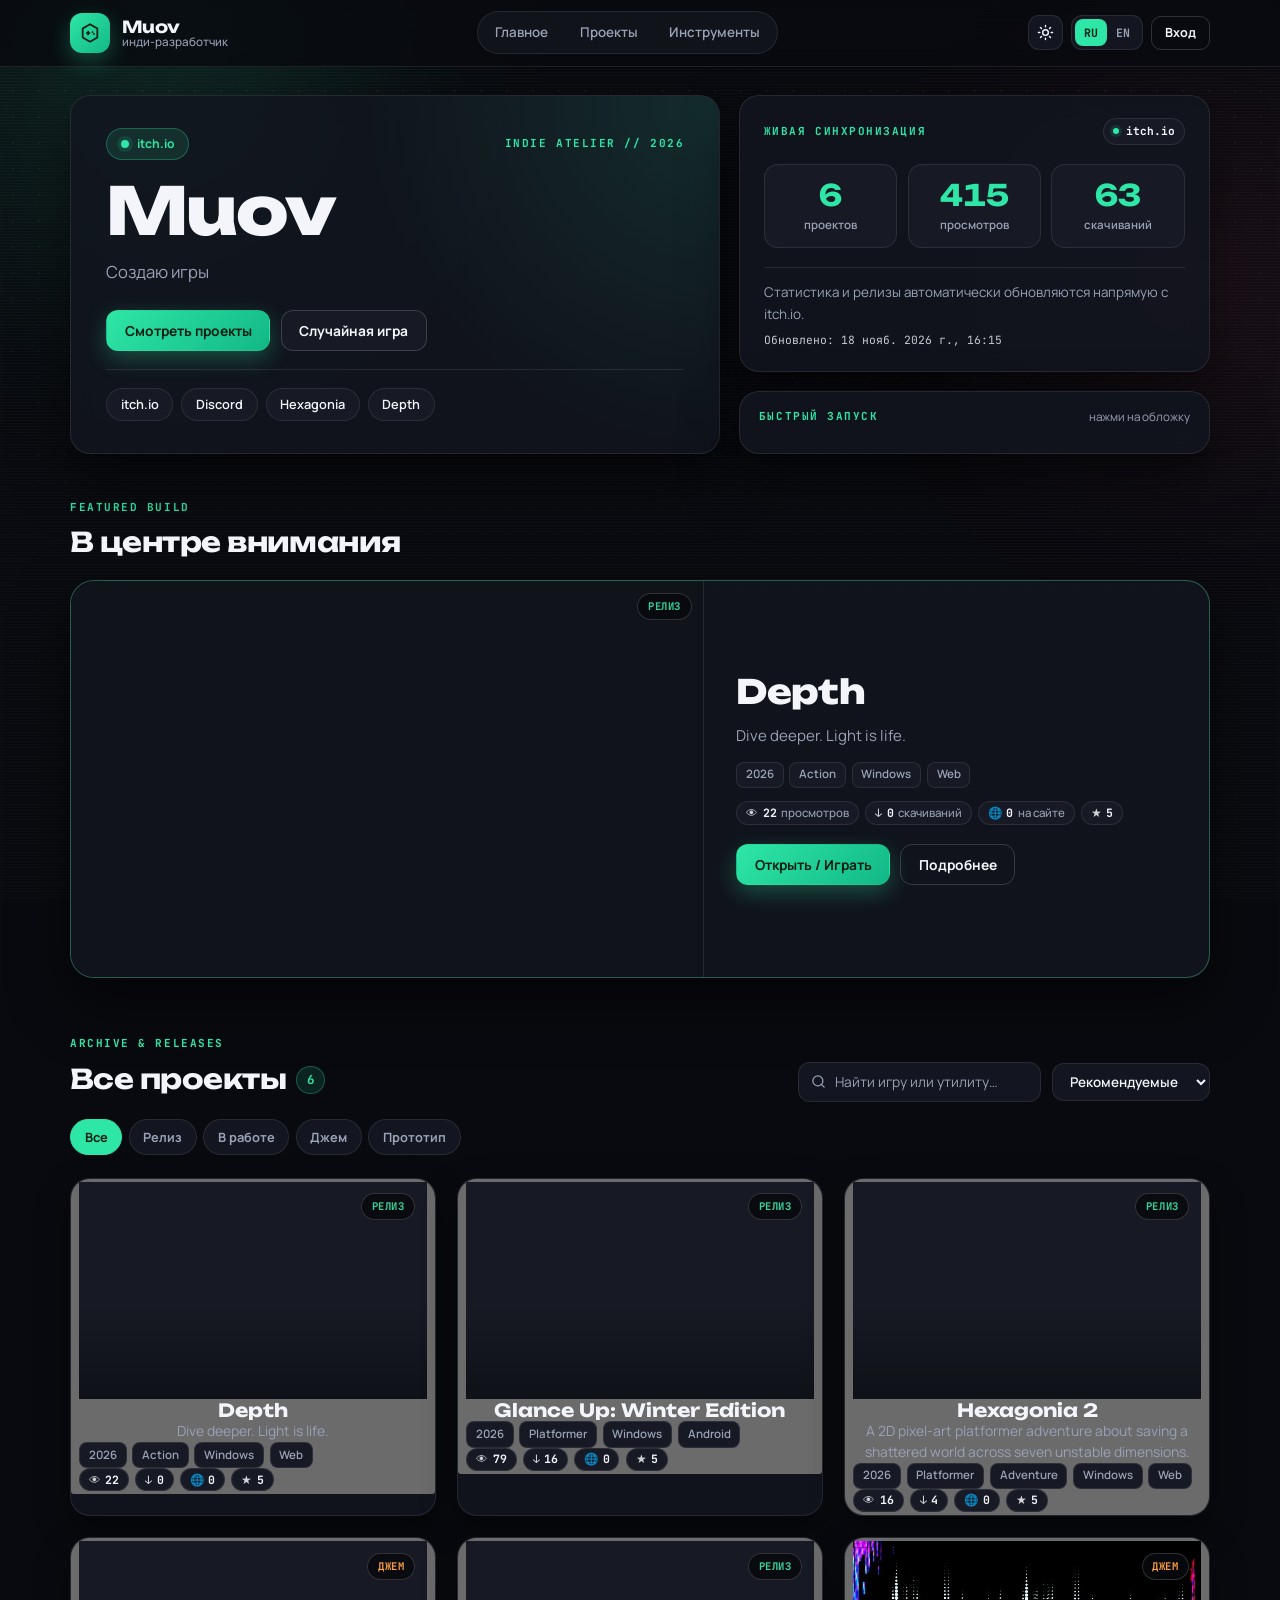
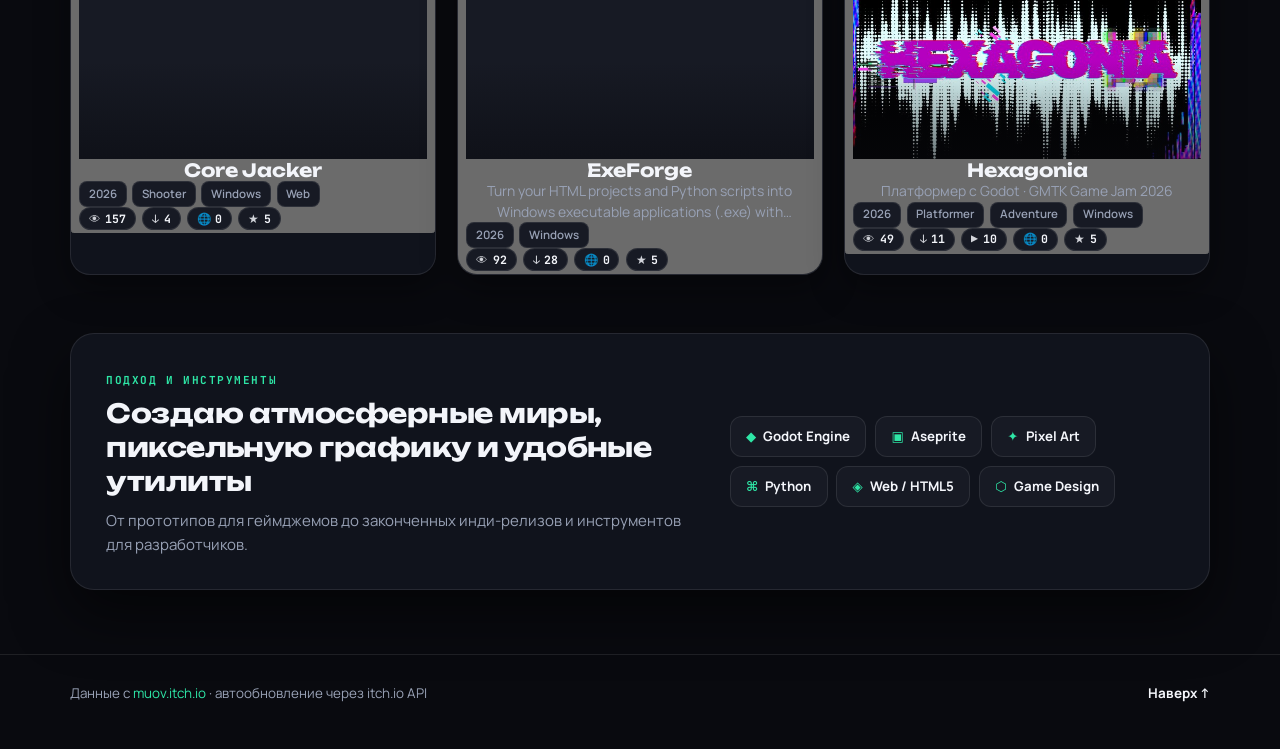
==== commit 31df3a71: "Update index.html" ====
--- a/index.html
+++ b/index.html
@@ -5,27 +5,41 @@
   <meta name="viewport" content="width=device-width, initial-scale=1" />
   <title>Muov — инди-игры и миры</title>
   <meta name="description" content="Инди-разработчик Muov. Игры, вымышленные миры, инструменты и эксперименты." />
-  <meta name="theme-color" content="#0d1310" />
-  <link rel="preconnect" href="https://googleapis.com" />
-  <link rel="preconnect" href="https://gstatic.com" crossorigin />
-  <link href="https://googleapis.com/css2?family=Fraunces:ital,opsz,wght@0,9..144,500;0,9..144,700;1,9..144,500&family=Plus+Jakarta+Sans:wght@400;500;600;700&display=swap" rel="stylesheet" />
+  <meta name="theme-color" content="#090a0f" />
+  <script>
+    (() => {
+      try {
+        const theme = localStorage.getItem("muov-theme") === "light" ? "light" : "dark";
+        const lang = localStorage.getItem("muov-lang") === "en" ? "en" : "ru";
+        document.documentElement.setAttribute("data-theme", theme);
+        document.documentElement.lang = lang;
+        const meta = document.querySelector('meta[name="theme-color"]');
+        if (meta) meta.setAttribute("content", theme === "light" ? "#f4f3ee" : "#090a0f");
+      } catch (_) {}
+    })();
+  </script>
+  <link rel="preconnect" href="https://fonts.googleapis.com" />
+  <link rel="preconnect" href="https://fonts.gstatic.com" crossorigin />
+  <link href="https://fonts.googleapis.com/css2?family=JetBrains+Mono:wght@400;500;700&family=Manrope:wght@400;500;600;700;800&family=Unbounded:wght@500;700;800&display=swap" rel="stylesheet" />
   <link rel="stylesheet" href="styles.css" />
 </head>
 <body>
-  <div class="ambient-canvas" aria-hidden="true">
-    <div class="orb orb-moss"></div>
-    <div class="orb orb-amber"></div>
-    <div class="grain"></div>
+  <div class="studio-backdrop" aria-hidden="true">
+    <div class="glow glow-mint"></div>
+    <div class="glow glow-coral"></div>
+    <div class="grid-mesh"></div>
+    <div class="grain-layer"></div>
   </div>
 
-  <header class="navbar">
-    <div class="container nav-row">
+  <header class="topbar">
+    <div class="container topbar-row">
       <a class="brand" href="#top">
-        <span class="brand-emblem" aria-hidden="true">
-          <svg width="20" height="20" viewBox="0 0 24 24" fill="none" stroke="currentColor" stroke-width="2" stroke-linecap="round" stroke-linejoin="round">
-            <path d="M12 22v-7"/>
-            <path d="M12 15c-4.5 0-7-3-7-7 4 0 7 2.5 7 7Z"/>
-            <path d="M12 12c4.5 0 7-3 7-7-4 0-7 2.5-7 7Z"/>
+        <span class="brand-mark" aria-hidden="true">
+          <svg width="22" height="22" viewBox="0 0 24 24" fill="none">
+            <path d="M12 2.5L20 7.1V16.9L12 21.5L4 16.9V7.1L12 2.5Z" stroke="currentColor" stroke-width="1.9" stroke-linejoin="round"/>
+            <path d="M8.5 12H11.5M10 10.5V13.5" stroke="currentColor" stroke-width="1.9" stroke-linecap="round"/>
+            <circle cx="14.75" cy="11" r="1" fill="currentColor"/>
+            <circle cx="16.25" cy="13" r="1" fill="currentColor"/>
           </svg>
         </span>
         <span class="brand-meta">
@@ -34,13 +48,21 @@
         </span>
       </a>
 
-      <nav class="nav-actions" aria-label="Действия">
+      <nav class="nav-links" aria-label="Разделы">
         <a href="#featured" class="nav-link" id="navSpotlight">Главное</a>
         <a href="#catalog" class="nav-link" id="navCatalog">Проекты</a>
         <a href="#craft" class="nav-link" id="navCraft">Инструменты</a>
-
-        <button type="button" class="pill-icon" id="btnTheme" title="Сменить тему" aria-label="Сменить тему">
-          <span id="themeIcon">☀</span>
+      </nav>
+
+      <div class="nav-actions" aria-label="Действия">
+        <button type="button" class="icon-btn theme-btn" id="btnTheme" title="Сменить тему" aria-label="Сменить тему">
+          <svg class="icon-sun" width="17" height="17" viewBox="0 0 24 24" fill="none" stroke="currentColor" stroke-width="2" stroke-linecap="round" stroke-linejoin="round" aria-hidden="true">
+            <circle cx="12" cy="12" r="4"/>
+            <path d="M12 2v2M12 20v2M4.93 4.93l1.41 1.41M17.66 17.66l1.41 1.41M2 12h2M20 12h2M6.34 17.66l-1.41 1.41M19.07 4.93l-1.41 1.41"/>
+          </svg>
+          <svg class="icon-moon" width="17" height="17" viewBox="0 0 24 24" fill="none" stroke="currentColor" stroke-width="2" stroke-linecap="round" stroke-linejoin="round" aria-hidden="true">
+            <path d="M21 12.79A9 9 0 1 1 11.21 3 7 7 0 0 0 21 12.79z"/>
+          </svg>
         </button>
 
         <div class="lang-toggle" role="group" aria-label="Language">
@@ -48,55 +70,98 @@
           <button type="button" class="lang-btn" data-lang="en">EN</button>
         </div>
 
-        <div id="adminNav" class="admin-bar" hidden>
+        <button type="button" class="btn outline sm" id="btnLogin">Вход</button>
+
+        <button type="button" class="icon-btn menu-btn" id="btnMobileMenu" aria-expanded="false" aria-controls="mobileDrawer" aria-label="Меню">
+          <svg width="18" height="18" viewBox="0 0 24 24" fill="none" stroke="currentColor" stroke-width="2" stroke-linecap="round">
+            <path d="M4 7h16M4 12h16M4 17h16"/>
+          </svg>
+        </button>
+      </div>
+    </div>
+
+    <div id="adminNav" class="admin-ribbon" hidden>
+      <div class="container admin-ribbon-row">
+        <span class="admin-ribbon-label" id="adminRibbonTitle">Studio Admin</span>
+        <div class="admin-bar">
           <button type="button" class="btn ghost sm" id="btnProfile">Профиль</button>
           <button type="button" class="btn ghost sm" id="btnExport">Экспорт</button>
           <label class="btn ghost sm file-btn">
-            Импорт
+            <span id="importLabel">Импорт</span>
             <input type="file" id="fileImport" accept="application/json,.json" hidden />
           </label>
           <button type="button" class="btn primary sm" id="btnAdd">+ Проект</button>
-          <button type="button" class="btn ghost sm" id="btnLogout">Выйти</button>
-        </div>
-
-        <button type="button" class="btn outline sm" id="btnLogin">Вход</button>
-      </nav>
+          <button type="button" class="btn ghost sm danger-text" id="btnLogout">Выйти</button>
+        </div>
+      </div>
+    </div>
+
+    <div id="mobileDrawer" class="mobile-drawer" hidden>
+      <div class="container mobile-drawer-inner">
+        <a href="#featured" class="mobile-link" data-close-drawer id="mobNavSpotlight">Главное</a>
+        <a href="#catalog" class="mobile-link" data-close-drawer id="mobNavCatalog">Проекты</a>
+        <a href="#craft" class="mobile-link" data-close-drawer id="mobNavCraft">Инструменты</a>
+      </div>
     </div>
   </header>
 
   <main id="top" class="container">
-    <!-- Bento Hero Section -->
-    <section class="bento-hero">
-      <div class="bento-card bio-box">
-        <div class="status-pill">
-          <span class="pulse-dot"></span>
-          <span id="heroCity">itch.io · открыт к идеям</span>
-        </div>
+    <!-- Hero Stage -->
+    <section class="hero-stage">
+      <div class="panel hero-main">
+        <div class="hero-top-row">
+          <div class="status-pill">
+            <span class="pulse-dot" aria-hidden="true"></span>
+            <span id="heroCity">itch.io · открыт к идеям</span>
+          </div>
+          <span class="mono-kicker">INDIE ATELIER // 2026</span>
+        </div>
+
         <h1 class="hero-title" id="heroTitle">Muov</h1>
         <p class="hero-bio" id="heroBio"></p>
+
+        <div class="hero-primary-actions">
+          <a href="#catalog" class="btn primary" id="btnExplore">Смотреть проекты</a>
+          <button type="button" class="btn surface" id="btnRandom">Случайная игра</button>
+        </div>
+
         <div class="hero-cta" id="heroLinks"></div>
       </div>
 
-      <div class="bento-side">
-        <div class="bento-card metrics-box" aria-label="Общая статистика">
-          <div class="metric">
-            <span class="metric-num" id="sumProjects">0</span>
-            <span class="metric-lbl" id="lblSumProjects">проектов</span>
-          </div>
-          <div class="metric">
-            <span class="metric-num" id="sumViews">0</span>
-            <span class="metric-lbl" id="lblSumViews">просмотров</span>
-          </div>
-          <div class="metric">
-            <span class="metric-num" id="sumDownloads">0</span>
-            <span class="metric-lbl" id="lblSumDownloads">скачиваний</span>
-          </div>
-        </div>
-
-        <div class="bento-card note-box">
-          <span class="note-kicker" id="noteKicker">Живая синхронизация</span>
-          <p class="note-text" id="noteText">Статистика и релизы автоматически обновляются напрямую с itch.io.</p>
-          <span class="note-date" id="syncUpdated"></span>
+      <div class="hero-side">
+        <div class="panel telemetry-card" aria-label="Общая статистика">
+          <div class="telemetry-head">
+            <span class="mono-kicker" id="noteKicker">Живая синхронизация</span>
+            <span class="live-badge"><i class="pulse-dot sm"></i> itch.io</span>
+          </div>
+
+          <div class="metrics-grid">
+            <div class="metric">
+              <span class="metric-num" id="sumProjects">0</span>
+              <span class="metric-lbl" id="lblSumProjects">проектов</span>
+            </div>
+            <div class="metric">
+              <span class="metric-num" id="sumViews">0</span>
+              <span class="metric-lbl" id="lblSumViews">просмотров</span>
+            </div>
+            <div class="metric">
+              <span class="metric-num" id="sumDownloads">0</span>
+              <span class="metric-lbl" id="lblSumDownloads">скачиваний</span>
+            </div>
+          </div>
+
+          <div class="telemetry-foot">
+            <p class="note-text" id="noteText">Статистика и релизы автоматически обновляются напрямую с itch.io.</p>
+            <span class="note-date" id="syncUpdated"></span>
+          </div>
+        </div>
+
+        <div class="panel strip-card">
+          <div class="strip-head">
+            <span class="mono-kicker" id="lblQuickLaunch">Быстрый запуск</span>
+            <span class="strip-hint" id="lblQuickHint">нажми на обложку</span>
+          </div>
+          <div class="hero-strip" id="heroStrip"></div>
         </div>
       </div>
     </section>
@@ -104,50 +169,89 @@
     <div class="sync-toast" id="syncStatus" hidden></div>
     <p class="admin-banner" id="adminBadge" hidden></p>
 
-    <!-- Spotlight Featured Project -->
+    <!-- Spotlight Featured Showcase -->
     <section class="spotlight-wrap" id="featured" hidden>
-      <div class="section-label" id="lblSpotlight">В центре внимания</div>
+      <div class="section-header">
+        <div class="section-heading-group">
+          <span class="mono-kicker" id="lblSpotlightKicker">FEATURED BUILD</span>
+          <h2 class="section-heading" id="lblSpotlight">В центре внимания</h2>
+        </div>
+        <div class="spotlight-controls" id="spotlightControls" hidden>
+          <button type="button" class="icon-btn sm" id="btnSpotPrev" aria-label="Предыдущий проект">‹</button>
+          <span class="spotlight-counter" id="spotCounter">1 / 1</span>
+          <button type="button" class="icon-btn sm" id="btnSpotNext" aria-label="Следующий проект">›</button>
+        </div>
+      </div>
       <div class="spotlight-card" id="spotlightHost"></div>
     </section>
 
     <!-- Full Catalog -->
     <section class="catalog-wrap" id="catalog">
-      <div class="catalog-bar">
+      <div class="catalog-header">
         <div class="catalog-title-group">
-          <h2 class="section-heading" id="lblCatalog">Все проекты</h2>
-          <span class="count-badge" id="visibleCount">0</span>
+          <div>
+            <span class="mono-kicker" id="lblCatalogKicker">ARCHIVE &amp; RELEASES</span>
+            <div class="title-with-count">
+              <h2 class="section-heading" id="lblCatalog">Все проекты</h2>
+              <span class="count-badge" id="visibleCount">0</span>
+            </div>
+          </div>
         </div>
 
         <div class="catalog-controls">
-          <div class="filter-pills" id="filters">
-            <button type="button" class="pill active" data-filter="all">Все</button>
-            <button type="button" class="pill" data-filter="released">Релиз</button>
-            <button type="button" class="pill" data-filter="wip">В работе</button>
-            <button type="button" class="pill" data-filter="jam">Джем</button>
-          </div>
-          <input type="search" class="search-field" id="search" placeholder="Найти игру или утилиту…" autocomplete="off" />
-        </div>
+          <div class="search-wrap">
+            <svg class="search-icon" width="15" height="15" viewBox="0 0 24 24" fill="none" stroke="currentColor" stroke-width="2" stroke-linecap="round" stroke-linejoin="round" aria-hidden="true">
+              <circle cx="11" cy="11" r="8"/>
+              <path d="m21 21-4.3-4.3"/>
+            </svg>
+            <input type="search" class="search-field" id="search" placeholder="Найти игру или утилиту…" autocomplete="off" />
+            <button type="button" class="clear-search" id="btnClearSearch" hidden aria-label="Очистить поиск">×</button>
+          </div>
+
+          <label class="sort-wrap">
+            <select class="sort-select" id="sortSelect" aria-label="Сортировка">
+              <option value="featured">Рекомендуемые</option>
+              <option value="views">По просмотрам</option>
+              <option value="downloads">По скачиваниям</option>
+              <option value="year">Сначала новые</option>
+            </select>
+          </label>
+        </div>
+      </div>
+
+      <div class="filter-bar">
+        <div class="filter-pills" id="filters">
+          <button type="button" class="pill active" data-filter="all">Все</button>
+          <button type="button" class="pill" data-filter="released">Релиз</button>
+          <button type="button" class="pill" data-filter="wip">В работе</button>
+          <button type="button" class="pill" data-filter="jam">Джем</button>
+          <button type="button" class="pill" data-filter="prototype">Прототип</button>
+        </div>
+        <button type="button" class="active-tag-chip" id="activeTagChip" hidden></button>
       </div>
 
       <div class="cards-grid" id="grid" role="list"></div>
-      <p class="empty-box" id="empty" hidden>Ничего не найдено.</p>
+      <div class="empty-box" id="empty" hidden>
+        <p id="emptyText">Ничего не найдено.</p>
+        <button type="button" class="btn outline sm" id="btnResetFilters">Сбросить фильтры</button>
+      </div>
     </section>
 
-    <!-- Craft & Stack Section -->
+    <!-- Craft & Arsenal Section -->
     <section class="craft-wrap" id="craft">
       <div class="craft-card">
         <div class="craft-info">
-          <span class="section-label" id="lblCraft">Подход и инструменты</span>
+          <span class="mono-kicker" id="lblCraft">Подход и инструменты</span>
           <h2 class="craft-heading" id="craftHeading">Создаю атмосферные миры, пиксельную графику и удобные утилиты</h2>
           <p class="craft-desc" id="craftDesc">От прототипов для геймджемов до законченных инди-релизов и инструментов для разработчиков.</p>
         </div>
-        <div class="craft-tags">
-          <span class="craft-tag">Godot Engine</span>
-          <span class="craft-tag">Aseprite</span>
-          <span class="craft-tag">Pixel Art</span>
-          <span class="craft-tag">Python</span>
-          <span class="craft-tag">Web / HTML5</span>
-          <span class="craft-tag">Game Design</span>
+        <div class="craft-tags" id="craftTags">
+          <button type="button" class="craft-tag" data-craft-query="Godot"><span>◆</span> Godot Engine</button>
+          <button type="button" class="craft-tag" data-craft-query="Aseprite"><span>▣</span> Aseprite</button>
+          <button type="button" class="craft-tag" data-craft-query="Pixel Art"><span>✦</span> Pixel Art</button>
+          <button type="button" class="craft-tag" data-craft-query="Python"><span>⌘</span> Python</button>
+          <button type="button" class="craft-tag" data-craft-query="Web"><span>◈</span> Web / HTML5</button>
+          <button type="button" class="craft-tag" data-craft-query="Platformer"><span>⬡</span> Game Design</button>
         </div>
       </div>
     </section>
@@ -156,7 +260,7 @@
   <footer class="site-footer">
     <div class="container footer-row">
       <p id="footerText">
-        Данные с <a href="https://itch.io" target="_blank" rel="noopener">muov.itch.io</a> · автообновление через itch.io API
+        Данные с <a href="https://muov.itch.io/" target="_blank" rel="noopener">muov.itch.io</a> · автообновление через itch.io API
       </p>
       <a href="#top" class="back-top" id="backTop">Наверх ↑</a>
     </div>
@@ -175,6 +279,22 @@
     <div class="modal-body" id="dialogBody"></div>
   </dialog>
 
+  <dialog class="lightbox-dialog" id="lightbox">
+    <div class="lightbox-shell">
+      <div class="lightbox-bar">
+        <span class="lightbox-counter" id="lightboxCounter">1 / 1</span>
+        <button type="button" class="btn ghost sm" id="btnLightboxClose">Закрыть</button>
+      </div>
+      <div class="lightbox-stage">
+        <button type="button" class="lightbox-nav prev" id="btnLightboxPrev" aria-label="Предыдущий кадр">‹</button>
+        <img id="lightboxImg" alt="" />
+        <button type="button" class="lightbox-nav next" id="btnLightboxNext" aria-label="Следующий кадр">›</button>
+      </div>
+    </div>
+  </dialog>
+
+  <div class="toast-stack" id="toastStack" aria-live="polite" aria-atomic="true"></div>
+
   <div class="drop-overlay" id="dropVeil" hidden>
     <p>Отпусти JSON — импортирую портфолио</p>
   </div>
--- a/styles.css
+++ b/styles.css
@@ -1,47 +1,72 @@
 :root,
 [data-theme="dark"] {
-  --bg: #0f1411;
-  --bg-elev: #151c18;
-  --surface: #19221d;
-  --surface-2: #202c25;
-  --fg: #edf2ed;
-  --muted: #98a89d;
-  --line: rgba(214, 230, 218, 0.11);
-  --accent: #68b884;
-  --accent-strong: #4d9e6a;
-  --accent-2: #d4a359;
-  --accent-soft: rgba(104, 184, 132, 0.14);
-  --ok: #76d49b;
-  --warn: #e5b567;
-  --danger: #e07a7a;
-  --shadow: 0 20px 44px rgba(4, 8, 6, 0.45);
+  --bg: #090a0f;
+  --bg-elev: #11131b;
+  --bg-soft: #171a24;
+  --surface: rgba(19, 22, 32, 0.84);
+  --surface-solid: #131620;
+  --surface-hover: #1b202e;
+  --fg: #f3f5fa;
+  --muted: #98a1b5;
+  --line: rgba(255, 255, 255, 0.09);
+  --line-strong: rgba(255, 255, 255, 0.16);
+  --accent: #2ee6a6;
+  --accent-strong: #12b886;
+  --accent-ink: #041d15;
+  --amber: #ff9f43;
+  --coral: #ff5e7e;
+  --violet: #8b5cf6;
+  --accent-soft: rgba(46, 230, 166, 0.12);
+  --ok: #34d399;
+  --warn: #fbbf24;
+  --danger: #fb7185;
+  --shadow: 0 24px 56px rgba(0, 0, 0, 0.55);
+  --shadow-card: 0 14px 34px rgba(0, 0, 0, 0.38);
+  --grid-dot: rgba(255, 255, 255, 0.06);
   --radius: 20px;
-  --font: "Plus Jakarta Sans", system-ui, -apple-system, sans-serif;
-  --display: "Fraunces", Georgia, serif;
+  --radius-sm: 12px;
+  --font: "Manrope", system-ui, -apple-system, sans-serif;
+  --display: "Unbounded", "Manrope", system-ui, sans-serif;
+  --mono: "JetBrains Mono", ui-monospace, SFMono-Regular, monospace;
   color-scheme: dark;
 }
 
 [data-theme="light"] {
-  --bg: #f5f2eb;
-  --bg-elev: #ebe6dc;
-  --surface: #fcfaf5;
-  --surface-2: #f1ede3;
-  --fg: #1d2620;
-  --muted: #5d6b61;
-  --line: rgba(38, 54, 43, 0.12);
-  --accent: #3d7a56;
-  --accent-strong: #2e6344;
-  --accent-2: #b57c38;
-  --accent-soft: rgba(61, 122, 86, 0.11);
-  --ok: #2e7d52;
-  --warn: #b87a28;
-  --danger: #c44d4d;
-  --shadow: 0 16px 36px rgba(45, 58, 48, 0.08);
+  --bg: #f4f3ee;
+  --bg-elev: #ebe9e1;
+  --bg-soft: #e6e4db;
+  --surface: rgba(255, 255, 255, 0.9);
+  --surface-solid: #ffffff;
+  --surface-hover: #f8f7f3;
+  --fg: #12151f;
+  --muted: #5b6375;
+  --line: rgba(18, 21, 31, 0.1);
+  --line-strong: rgba(18, 21, 31, 0.18);
+  --accent: #0f9f76;
+  --accent-strong: #0a7a5a;
+  --accent-ink: #ffffff;
+  --amber: #d97706;
+  --coral: #e11d48;
+  --violet: #6d28d9;
+  --accent-soft: rgba(15, 159, 118, 0.1);
+  --ok: #059669;
+  --warn: #d97706;
+  --danger: #dc2626;
+  --shadow: 0 20px 44px rgba(18, 21, 31, 0.08);
+  --shadow-card: 0 10px 26px rgba(18, 21, 31, 0.06);
+  --grid-dot: rgba(18, 21, 31, 0.08);
   color-scheme: light;
 }
 
-*, *::before, *::after { box-sizing: border-box; }
-html { scroll-behavior: smooth; }
+*,
+*::before,
+*::after {
+  box-sizing: border-box;
+}
+
+html {
+  scroll-behavior: smooth;
+}
 
 body {
   margin: 0;
@@ -54,379 +79,1172 @@
   transition: background-color 0.25s ease, color 0.25s ease;
 }
 
-.bg-nature,
-.bg-glow {
+/* Studio Backdrop */
+.studio-backdrop {
   position: fixed;
   inset: 0;
   pointer-events: none;
   z-index: -1;
-  background:
-    radial-gradient(ellipse 75% 50% at 10% -5%, rgba(104, 184, 132, 0.16), transparent 60%),
-    radial-gradient(ellipse 55% 45% at 92% 8%, rgba(212, 163, 89, 0.1), transparent 55%),
-    radial-gradient(ellipse 65% 35% at 50% 100%, rgba(77, 158, 106, 0.08), transparent 60%);
-}
-
-[data-theme="light"] .bg-nature,
-[data-theme="light"] .bg-glow {
-  background:
-    radial-gradient(ellipse 75% 50% at 10% -5%, rgba(61, 122, 86, 0.1), transparent 60%),
-    radial-gradient(ellipse 55% 45% at 92% 8%, rgba(181, 124, 56, 0.09), transparent 55%);
-}
-
-a { color: var(--accent); text-decoration: none; }
-a:hover { text-decoration: underline; text-underline-offset: 3px; }
-img { max-width: 100%; display: block; }
-button, input, textarea, select { font: inherit; color: inherit; }
-:focus-visible { outline: 2px solid var(--accent); outline-offset: 3px; }
-
-/* Header */
-.top {
+  overflow: hidden;
+}
+
+.glow {
+  position: absolute;
+  border-radius: 50%;
+  filter: blur(110px);
+}
+
+.glow-mint {
+  width: 560px;
+  height: 560px;
+  top: -200px;
+  left: -120px;
+  background: radial-gradient(circle, var(--accent), transparent 68%);
+  opacity: 0.22;
+}
+
+.glow-coral {
+  width: 480px;
+  height: 480px;
+  top: 40px;
+  right: -150px;
+  background: radial-gradient(circle, var(--coral), transparent 68%);
+  opacity: 0.14;
+}
+
+[data-theme="light"] .glow-mint {
+  opacity: 0.14;
+}
+
+[data-theme="light"] .glow-coral {
+  opacity: 0.1;
+}
+
+.grid-mesh {
+  position: absolute;
+  inset: 0;
+  background-image: radial-gradient(var(--grid-dot) 1px, transparent 1px);
+  background-size: 26px 26px;
+  mask-image: linear-gradient(to bottom, rgba(0, 0, 0, 0.9) 0%, rgba(0, 0, 0, 0.2) 70%, transparent 100%);
+}
+
+.grain-layer {
+  position: absolute;
+  inset: 0;
+  opacity: 0.025;
+  background-image: repeating-linear-gradient(
+    0deg,
+    transparent,
+    transparent 2px,
+    var(--fg) 2px,
+    var(--fg) 3px
+  );
+}
+
+a {
+  color: var(--accent);
+  text-decoration: none;
+}
+
+a:hover {
+  text-decoration: underline;
+  text-underline-offset: 3px;
+}
+
+img {
+  max-width: 100%;
+  display: block;
+}
+
+button,
+input,
+textarea,
+select {
+  font: inherit;
+  color: inherit;
+}
+
+:focus-visible {
+  outline: 2px solid var(--accent);
+  outline-offset: 3px;
+}
+
+.container {
+  max-width: 1180px;
+  margin: 0 auto;
+  padding-left: 1.25rem;
+  padding-right: 1.25rem;
+}
+
+.mono-kicker {
+  display: inline-block;
+  font-family: var(--mono);
+  font-size: 0.69rem;
+  font-weight: 700;
+  letter-spacing: 0.14em;
+  text-transform: uppercase;
+  color: var(--accent);
+}
+
+/* Topbar */
+.topbar {
   position: sticky;
   top: 0;
   z-index: 40;
   background: color-mix(in srgb, var(--bg) 82%, transparent);
-  backdrop-filter: blur(16px) saturate(1.2);
+  backdrop-filter: blur(18px) saturate(1.3);
   border-bottom: 1px solid var(--line);
 }
-.top-inner {
-  max-width: 1120px;
-  margin: 0 auto;
-  padding: 0.85rem 1.25rem;
+
+.topbar-row {
+  min-height: 4.1rem;
   display: flex;
   align-items: center;
   justify-content: space-between;
   gap: 1rem;
 }
+
 .brand {
-  display: flex;
-  align-items: center;
-  gap: 0.75rem;
+  display: inline-flex;
+  align-items: center;
+  gap: 0.72rem;
   color: inherit;
   text-decoration: none;
-}
-.brand:hover { text-decoration: none; }
+  flex-shrink: 0;
+}
+
+.brand:hover {
+  text-decoration: none;
+}
+
 .brand-mark {
   width: 2.5rem;
   height: 2.5rem;
-  border-radius: 14px;
+  border-radius: 12px;
   background: linear-gradient(135deg, var(--accent), var(--accent-strong));
-  color: #fff;
+  color: var(--accent-ink);
   display: grid;
   place-items: center;
-  box-shadow: 0 8px 20px rgba(61, 122, 86, 0.28);
-}
-.brand-text { display: flex; flex-direction: column; line-height: 1.2; }
-.brand-text strong {
+  box-shadow: 0 8px 22px color-mix(in srgb, var(--accent) 28%, transparent);
+  transition: transform 0.2s ease;
+}
+
+.brand:hover .brand-mark {
+  transform: rotate(-4deg) scale(1.04);
+}
+
+.brand-meta {
+  display: flex;
+  flex-direction: column;
+  line-height: 1.15;
+}
+
+.brand-meta strong {
   font-family: var(--display);
-  font-weight: 700;
-  font-size: 1.08rem;
-  letter-spacing: 0.01em;
-}
-.brand-text small { color: var(--muted); font-size: 0.74rem; }
-
-.nav { display: flex; flex-wrap: wrap; gap: 0.45rem; align-items: center; justify-content: flex-end; }
-.admin-nav { display: flex; flex-wrap: wrap; gap: 0.35rem; }
+  font-size: 1.04rem;
+  font-weight: 700;
+  letter-spacing: -0.02em;
+}
+
+.brand-meta small {
+  color: var(--muted);
+  font-size: 0.73rem;
+  font-weight: 500;
+}
+
+.nav-links {
+  display: flex;
+  align-items: center;
+  gap: 0.25rem;
+  padding: 0.25rem;
+  border-radius: 999px;
+  background: var(--bg-elev);
+  border: 1px solid var(--line);
+}
+
+.nav-link {
+  color: var(--muted);
+  font-size: 0.84rem;
+  font-weight: 600;
+  padding: 0.36rem 0.85rem;
+  border-radius: 999px;
+  transition: color 0.15s ease, background-color 0.15s ease;
+}
+
+.nav-link:hover {
+  color: var(--fg);
+  background: var(--surface-hover);
+  text-decoration: none;
+}
+
+.nav-actions {
+  display: flex;
+  align-items: center;
+  gap: 0.5rem;
+}
 
 .icon-btn {
   appearance: none;
-  width: 2.15rem;
-  height: 2.15rem;
-  border-radius: 999px;
-  border: 1px solid var(--line);
-  background: var(--surface);
-  color: var(--fg);
+  width: 2.2rem;
+  height: 2.2rem;
+  border-radius: 11px;
+  border: 1px solid var(--line);
+  background: var(--surface-solid);
   display: grid;
   place-items: center;
   cursor: pointer;
-  font-size: 0.95rem;
-  transition: 0.18s ease;
-}
+  color: var(--fg);
+  transition: border-color 0.15s ease, background-color 0.15s ease, transform 0.15s ease;
+}
+
+.icon-btn.sm {
+  width: 1.95rem;
+  height: 1.95rem;
+  border-radius: 9px;
+  font-size: 1.05rem;
+  line-height: 1;
+}
+
 .icon-btn:hover {
   border-color: var(--accent);
-  background: var(--surface-2);
-}
-
-.lang-switch {
+  background: var(--surface-hover);
+}
+
+[data-theme="dark"] .icon-moon {
+  display: none;
+}
+
+[data-theme="light"] .icon-sun {
+  display: none;
+}
+
+.lang-toggle {
   display: inline-flex;
   padding: 3px;
-  border-radius: 999px;
-  background: var(--surface);
-  border: 1px solid var(--line);
-}
+  border-radius: 11px;
+  background: var(--surface-solid);
+  border: 1px solid var(--line);
+}
+
 .lang-btn {
   appearance: none;
   border: none;
   background: transparent;
   color: var(--muted);
-  padding: 0.32rem 0.65rem;
-  border-radius: 999px;
+  padding: 0.28rem 0.56rem;
+  border-radius: 8px;
+  font-family: var(--mono);
   font-size: 0.72rem;
   font-weight: 700;
-  letter-spacing: 0.04em;
   cursor: pointer;
-  transition: 0.15s ease;
-}
+  transition: background-color 0.15s ease, color 0.15s ease;
+}
+
 .lang-btn.active {
   background: var(--accent);
-  color: #fff;
-}
-
+  color: var(--accent-ink);
+}
+
+.menu-btn {
+  display: none;
+}
+
+@media (max-width: 820px) {
+  .nav-links {
+    display: none;
+  }
+  .menu-btn {
+    display: grid;
+  }
+}
+
+.mobile-drawer {
+  border-top: 1px solid var(--line);
+  background: var(--surface-solid);
+}
+
+.mobile-drawer[hidden] {
+  display: none;
+}
+
+.mobile-drawer-inner {
+  padding-top: 0.75rem;
+  padding-bottom: 0.9rem;
+  display: flex;
+  flex-direction: column;
+  gap: 0.35rem;
+}
+
+.mobile-link {
+  padding: 0.55rem 0.75rem;
+  border-radius: 10px;
+  color: var(--fg);
+  font-weight: 600;
+  font-size: 0.92rem;
+}
+
+.mobile-link:hover {
+  background: var(--accent-soft);
+  color: var(--accent);
+  text-decoration: none;
+}
+
+/* Admin Ribbon */
+.admin-ribbon {
+  border-top: 1px solid color-mix(in srgb, var(--accent) 28%, var(--line));
+  background: color-mix(in srgb, var(--accent-soft) 55%, var(--bg-elev));
+}
+
+.admin-ribbon[hidden] {
+  display: none;
+}
+
+.admin-ribbon-row {
+  padding-top: 0.5rem;
+  padding-bottom: 0.5rem;
+  display: flex;
+  flex-wrap: wrap;
+  align-items: center;
+  justify-content: space-between;
+  gap: 0.65rem;
+}
+
+.admin-ribbon-label {
+  font-family: var(--mono);
+  font-size: 0.72rem;
+  font-weight: 700;
+  letter-spacing: 0.08em;
+  text-transform: uppercase;
+  color: var(--accent);
+}
+
+.admin-bar {
+  display: flex;
+  flex-wrap: wrap;
+  align-items: center;
+  gap: 0.4rem;
+}
+
+/* Buttons */
 .btn {
   appearance: none;
   border: 1px solid var(--line);
-  background: var(--surface);
+  background: var(--surface-solid);
   color: var(--fg);
-  padding: 0.46rem 0.95rem;
-  border-radius: 999px;
+  padding: 0.55rem 1.1rem;
+  border-radius: 12px;
   cursor: pointer;
-  font-size: 0.84rem;
-  font-weight: 600;
-  transition: 0.18s ease;
-}
-.btn:hover { border-color: var(--accent); background: var(--surface-2); }
+  font-size: 0.86rem;
+  font-weight: 700;
+  display: inline-flex;
+  align-items: center;
+  justify-content: center;
+  gap: 0.45rem;
+  transition: border-color 0.16s ease, background-color 0.16s ease, transform 0.16s ease, filter 0.16s ease;
+  text-decoration: none;
+}
+
+.btn.sm {
+  padding: 0.38rem 0.82rem;
+  font-size: 0.79rem;
+  border-radius: 10px;
+}
+
+.btn:hover {
+  border-color: var(--accent);
+  background: var(--surface-hover);
+  text-decoration: none;
+}
+
 .btn.primary {
   background: linear-gradient(135deg, var(--accent), var(--accent-strong));
   border-color: transparent;
-  color: #fff;
-  box-shadow: 0 6px 18px rgba(61, 122, 86, 0.26);
-}
-.btn.primary:hover { filter: brightness(1.06); }
-.btn.ghost { background: transparent; border-color: transparent; }
-.btn.ghost:hover { background: var(--accent-soft); border-color: transparent; }
-.btn.danger { color: var(--danger); border-color: color-mix(in srgb, var(--danger) 35%, transparent); }
-.file-btn { display: inline-flex; align-items: center; }
-
-/* Hero */
-.hero {
-  max-width: 1120px;
-  margin: 0 auto;
-  padding: 2.25rem 1.25rem 1.5rem;
-}
-.hero-card {
+  color: var(--accent-ink);
+  box-shadow: 0 8px 22px color-mix(in srgb, var(--accent) 28%, transparent);
+}
+
+.btn.primary:hover {
+  filter: brightness(1.06);
+  transform: translateY(-1px);
+}
+
+.btn.surface {
+  background: var(--bg-soft);
+  border-color: var(--line-strong);
+}
+
+.btn.outline {
+  background: transparent;
+  border-color: var(--line-strong);
+}
+
+.btn.ghost {
+  background: transparent;
+  border-color: transparent;
+}
+
+.btn.ghost:hover {
+  background: var(--accent-soft);
+  color: var(--accent);
+}
+
+.btn.danger {
+  color: var(--danger);
+  border-color: color-mix(in srgb, var(--danger) 35%, transparent);
+}
+
+.btn.danger:hover {
+  background: color-mix(in srgb, var(--danger) 12%, transparent);
+  border-color: var(--danger);
+}
+
+.danger-text {
+  color: var(--danger);
+}
+
+/* Panels & Hero Stage */
+.panel {
+  border-radius: var(--radius);
+  background: var(--surface);
+  border: 1px solid var(--line);
+  backdrop-filter: blur(14px);
+  box-shadow: var(--shadow);
+}
+
+.hero-stage {
+  margin-top: 1.75rem;
   display: grid;
-  gap: 1.5rem;
-  padding: 2rem;
-  border-radius: 26px;
-  background: var(--surface);
-  border: 1px solid var(--line);
-  box-shadow: var(--shadow);
-}
-@media (min-width: 820px) {
-  .hero-card {
-    grid-template-columns: 1.4fr 1fr;
-    align-items: center;
-    padding: 2.4rem 2.5rem;
+  gap: 1.15rem;
+}
+
+@media (min-width: 900px) {
+  .hero-stage {
+    grid-template-columns: 1.38fr 1fr;
+    align-items: stretch;
   }
 }
-.eyebrow {
-  margin: 0 0 0.5rem;
+
+.hero-main {
+  padding: 2rem 2.2rem;
+  display: flex;
+  flex-direction: column;
+  justify-content: center;
+  position: relative;
+  overflow: hidden;
+}
+
+.hero-main::after {
+  content: "";
+  position: absolute;
+  inset: 0;
+  pointer-events: none;
+  background: radial-gradient(circle at 100% 0%, color-mix(in srgb, var(--accent) 12%, transparent), transparent 48%);
+}
+
+.hero-top-row {
+  display: flex;
+  flex-wrap: wrap;
+  align-items: center;
+  justify-content: space-between;
+  gap: 0.75rem;
+  margin-bottom: 1.15rem;
+  position: relative;
+  z-index: 1;
+}
+
+.status-pill {
+  display: inline-flex;
+  align-items: center;
+  gap: 0.5rem;
+  padding: 0.34rem 0.85rem;
+  border-radius: 999px;
+  background: var(--accent-soft);
+  border: 1px solid color-mix(in srgb, var(--accent) 30%, transparent);
   color: var(--accent);
-  font-size: 0.75rem;
-  font-weight: 700;
-  letter-spacing: 0.14em;
-  text-transform: uppercase;
-}
-.display {
+  font-size: 0.76rem;
+  font-weight: 700;
+}
+
+.pulse-dot {
+  width: 8px;
+  height: 8px;
+  border-radius: 50%;
+  background: var(--accent);
+  box-shadow: 0 0 0 4px var(--accent-soft);
+  animation: pulseBeacon 2.4s ease-in-out infinite;
+}
+
+.pulse-dot.sm {
+  width: 6px;
+  height: 6px;
+  box-shadow: 0 0 0 3px var(--accent-soft);
+}
+
+@keyframes pulseBeacon {
+  0%, 100% { transform: scale(1); opacity: 1; }
+  50% { transform: scale(1.18); opacity: 0.75; }
+}
+
+.hero-title {
   margin: 0;
   font-family: var(--display);
-  font-weight: 700;
-  font-size: clamp(2.4rem, 6vw, 3.8rem);
-  letter-spacing: -0.02em;
-  line-height: 1.05;
-  color: var(--fg);
-}
-.lede {
-  margin: 0.9rem 0 0;
+  font-weight: 800;
+  font-size: clamp(2.5rem, 6vw, 4.1rem);
+  line-height: 1;
+  letter-spacing: -0.03em;
+  position: relative;
+  z-index: 1;
+}
+
+.hero-bio {
+  margin: 0.95rem 0 0;
+  color: var(--muted);
+  font-size: 1.04rem;
   max-width: 38rem;
-  color: var(--muted);
-  font-size: 1.02rem;
-  line-height: 1.65;
-}
-.hero-links {
-  margin-top: 1.35rem;
+  position: relative;
+  z-index: 1;
+}
+
+.hero-primary-actions {
+  margin-top: 1.5rem;
+  display: flex;
+  flex-wrap: wrap;
+  gap: 0.65rem;
+  position: relative;
+  z-index: 1;
+}
+
+.hero-cta {
+  margin-top: 1.1rem;
+  padding-top: 1.1rem;
+  border-top: 1px solid var(--line);
   display: flex;
   flex-wrap: wrap;
   gap: 0.5rem;
-}
-.hero-links a {
-  padding: 0.45rem 0.95rem;
+  position: relative;
+  z-index: 1;
+}
+
+.hero-cta a {
+  padding: 0.36rem 0.85rem;
   border-radius: 999px;
-  border: 1px solid var(--line);
-  background: var(--bg-elev);
+  background: var(--bg-soft);
+  border: 1px solid var(--line);
   color: var(--fg);
-  font-size: 0.84rem;
+  font-size: 0.8rem;
   font-weight: 600;
-  text-decoration: none;
-  transition: 0.18s ease;
-}
-.hero-links a:hover {
+  transition: border-color 0.16s ease, background-color 0.16s ease, color 0.16s ease;
+}
+
+.hero-cta a:hover {
   border-color: var(--accent);
   background: var(--accent-soft);
   color: var(--accent);
   text-decoration: none;
 }
 
-.hero-summary {
+.hero-side {
+  display: grid;
+  gap: 1.15rem;
+  grid-template-rows: 1fr auto;
+}
+
+.telemetry-card {
+  padding: 1.4rem 1.5rem;
+  display: flex;
+  flex-direction: column;
+  justify-content: space-between;
+  gap: 1rem;
+}
+
+.telemetry-head {
+  display: flex;
+  align-items: center;
+  justify-content: space-between;
+  gap: 0.5rem;
+}
+
+.live-badge {
+  display: inline-flex;
+  align-items: center;
+  gap: 0.42rem;
+  font-family: var(--mono);
+  font-size: 0.7rem;
+  font-weight: 700;
+  color: var(--fg);
+  padding: 0.22rem 0.58rem;
+  border-radius: 999px;
+  background: var(--bg-soft);
+  border: 1px solid var(--line);
+}
+
+.metrics-grid {
   display: grid;
   grid-template-columns: repeat(3, 1fr);
-  gap: 0.75rem;
-  padding: 1.15rem;
-  border-radius: 20px;
-  background: var(--bg-elev);
-  border: 1px solid var(--line);
-}
-.summary-item {
-  display: flex;
-  flex-direction: column;
-  align-items: center;
+  gap: 0.65rem;
+}
+
+.metric {
+  padding: 0.8rem 0.5rem;
+  border-radius: 14px;
+  background: var(--bg-soft);
+  border: 1px solid var(--line);
   text-align: center;
-  padding: 0.4rem 0.25rem;
-}
-.summary-val {
+}
+
+.metric-num {
+  display: block;
   font-family: var(--display);
-  font-size: clamp(1.35rem, 2.5vw, 1.85rem);
+  font-size: clamp(1.3rem, 2.5vw, 1.85rem);
   font-weight: 700;
   color: var(--accent);
   line-height: 1.15;
   font-variant-numeric: tabular-nums;
 }
-.summary-lbl {
+
+.metric-lbl {
+  display: block;
   margin-top: 0.25rem;
-  font-size: 0.74rem;
+  font-size: 0.72rem;
   font-weight: 600;
   color: var(--muted);
 }
 
-.sync { margin-top: 0.85rem; font-size: 0.78rem; color: var(--muted); }
-.admin-badge {
-  margin: 0.9rem 0 0;
-  display: inline-block;
-  padding: 0.45rem 0.9rem;
+.telemetry-foot {
+  border-top: 1px solid var(--line);
+  padding-top: 0.85rem;
+}
+
+.note-text {
+  margin: 0;
+  font-size: 0.84rem;
+  color: var(--muted);
+}
+
+.note-date {
+  display: block;
+  margin-top: 0.35rem;
+  font-family: var(--mono);
+  font-size: 0.71rem;
+  color: var(--fg);
+  opacity: 0.8;
+}
+
+.strip-card {
+  padding: 1rem 1.2rem;
+}
+
+.strip-head {
+  display: flex;
+  align-items: center;
+  justify-content: space-between;
+  gap: 0.5rem;
+  margin-bottom: 0.7rem;
+}
+
+.strip-hint {
+  font-size: 0.73rem;
+  color: var(--muted);
+}
+
+.hero-strip {
+  display: grid;
+  grid-template-columns: repeat(auto-fill, minmax(64px, 1fr));
+  gap: 0.55rem;
+}
+
+.strip-thumb {
+  appearance: none;
+  padding: 0;
+  border: 1px solid var(--line);
+  border-radius: 10px;
+  overflow: hidden;
+  aspect-ratio: 16 / 10;
+  background: var(--bg-soft);
+  cursor: pointer;
+  position: relative;
+  transition: transform 0.18s ease, border-color 0.18s ease;
+}
+
+.strip-thumb:hover {
+  transform: translateY(-2px) scale(1.04);
+  border-color: var(--accent);
+}
+
+.strip-thumb img {
+  width: 100%;
+  height: 100%;
+  object-fit: cover;
+}
+
+.strip-thumb-fallback {
+  width: 100%;
+  height: 100%;
+  display: grid;
+  place-items: center;
+  font-family: var(--display);
+  font-size: 0.9rem;
+  font-weight: 700;
+  color: var(--muted);
+}
+
+.sync-toast {
+  margin-top: 0.85rem;
+  padding: 0.55rem 0.95rem;
+  border-radius: 12px;
+  background: var(--bg-elev);
+  border: 1px solid var(--line);
+  font-family: var(--mono);
+  font-size: 0.76rem;
+  color: var(--muted);
+}
+
+.admin-banner {
+  margin: 0.85rem 0 0;
+  padding: 0.6rem 1rem;
   border-radius: 12px;
   background: var(--accent-soft);
-  border: 1px solid color-mix(in srgb, var(--accent) 35%, transparent);
+  border: 1px solid color-mix(in srgb, var(--accent) 32%, transparent);
   color: var(--accent);
-  font-size: 0.8rem;
+  font-size: 0.82rem;
   font-weight: 600;
 }
-/* Shelf */
-.shelf-wrap {
-  max-width: 1120px;
-  margin: 0 auto;
-  padding: 0.75rem 1.25rem 4.5rem;
-}
-.shelf-head {
+
+/* Section Headers */
+.section-header {
   display: flex;
   flex-wrap: wrap;
-  align-items: center;
-  gap: 0.75rem 1rem;
-  margin-bottom: 1.4rem;
-}
-.section-title {
+  align-items: flex-end;
+  justify-content: space-between;
+  gap: 1rem;
+  margin-bottom: 1rem;
+}
+
+.section-heading-group {
+  display: flex;
+  flex-direction: column;
+  gap: 0.25rem;
+}
+
+.section-heading {
   margin: 0;
-  margin-right: auto;
   font-family: var(--display);
-  font-size: 1.25rem;
-  font-weight: 700;
+  font-size: clamp(1.35rem, 2.5vw, 1.7rem);
+  font-weight: 700;
+  letter-spacing: -0.02em;
+}
+
+/* Spotlight Showcase */
+.spotlight-wrap {
+  margin-top: 2.8rem;
+}
+
+.spotlight-controls {
+  display: inline-flex;
+  align-items: center;
+  gap: 0.45rem;
+}
+
+.spotlight-controls[hidden] {
+  display: none;
+}
+
+.spotlight-counter {
+  font-family: var(--mono);
+  font-size: 0.78rem;
+  font-weight: 700;
+  color: var(--muted);
+  min-width: 2.8rem;
+  text-align: center;
+}
+
+.spotlight-card {
+  display: grid;
+  border-radius: 24px;
+  overflow: hidden;
+  background: var(--surface);
+  border: 1px solid color-mix(in srgb, var(--accent) 28%, var(--line));
+  box-shadow: var(--shadow);
+}
+
+@media (min-width: 860px) {
+  .spotlight-card {
+    grid-template-columns: 1.25fr 1fr;
+    min-height: 360px;
+  }
+}
+
+.spotlight-media-col {
+  display: flex;
+  flex-direction: column;
+  background: var(--bg-soft);
+}
+
+.spotlight-media {
+  position: relative;
+  aspect-ratio: 16 / 10;
+  overflow: hidden;
+  flex: 1;
+  background: var(--bg-elev);
+}
+
+.spotlight-media img {
+  width: 100%;
+  height: 100%;
+  object-fit: cover;
+  transition: transform 0.55s ease;
+}
+
+.spotlight-card:hover .spotlight-media img {
+  transform: scale(1.03);
+}
+
+.spotlight-thumbs {
+  display: flex;
+  gap: 0.4rem;
+  padding: 0.55rem 0.75rem;
+  background: var(--bg-elev);
+  border-top: 1px solid var(--line);
+  overflow-x: auto;
+}
+
+.spot-mini {
+  appearance: none;
+  border: 2px solid transparent;
+  padding: 0;
+  border-radius: 8px;
+  overflow: hidden;
+  width: 68px;
+  height: 42px;
+  flex-shrink: 0;
+  cursor: pointer;
+  background: var(--bg-soft);
+  opacity: 0.72;
+  transition: opacity 0.15s ease, border-color 0.15s ease;
+}
+
+.spot-mini:hover,
+.spot-mini.active {
+  opacity: 1;
+  border-color: var(--accent);
+}
+
+.spot-mini img {
+  width: 100%;
+  height: 100%;
+  object-fit: cover;
+}
+
+.spotlight-info {
+  padding: 1.85rem 2rem;
+  display: flex;
+  flex-direction: column;
+  justify-content: center;
+  gap: 0.85rem;
+  border-top: 1px solid var(--line);
+}
+
+@media (min-width: 860px) {
+  .spotlight-info {
+    border-top: none;
+    border-left: 1px solid var(--line);
+  }
+}
+
+.spotlight-title {
+  margin: 0;
+  font-family: var(--display);
+  font-size: clamp(1.5rem, 2.8vw, 2.1rem);
+  font-weight: 800;
+  line-height: 1.12;
+  letter-spacing: -0.02em;
+}
+
+.spotlight-desc {
+  margin: 0;
+  color: var(--muted);
+  font-size: 0.94rem;
+  display: -webkit-box;
+  -webkit-line-clamp: 3;
+  -webkit-box-orient: vertical;
+  overflow: hidden;
+}
+
+.spotlight-actions {
+  margin-top: 0.35rem;
+  display: flex;
+  flex-wrap: wrap;
+  gap: 0.6rem;
+}
+
+/* Catalog */
+.catalog-wrap {
+  margin-top: 3.2rem;
+}
+
+.catalog-header {
+  display: flex;
+  flex-wrap: wrap;
+  align-items: flex-end;
+  justify-content: space-between;
+  gap: 1rem;
+  margin-bottom: 1.1rem;
+}
+
+.title-with-count {
+  display: flex;
+  align-items: center;
+  gap: 0.65rem;
+  margin-top: 0.25rem;
+}
+
+.count-badge {
+  padding: 0.18rem 0.62rem;
+  border-radius: 999px;
+  background: var(--accent-soft);
+  border: 1px solid color-mix(in srgb, var(--accent) 28%, transparent);
+  color: var(--accent);
+  font-family: var(--mono);
+  font-size: 0.78rem;
+  font-weight: 700;
+}
+
+.catalog-controls {
+  display: flex;
+  flex-wrap: wrap;
+  align-items: center;
+  gap: 0.65rem;
+}
+
+.search-wrap {
+  position: relative;
+  display: flex;
+  align-items: center;
+}
+
+.search-icon {
+  position: absolute;
+  left: 0.85rem;
+  color: var(--muted);
+  pointer-events: none;
+}
+
+.search-field {
+  width: min(100%, 17.5rem);
+  background: var(--surface-solid);
+  border: 1px solid var(--line);
+  border-radius: 12px;
+  padding: 0.5rem 2.1rem 0.5rem 2.25rem;
+  font-size: 0.86rem;
+  outline: none;
+  transition: border-color 0.15s ease, box-shadow 0.15s ease;
+}
+
+.search-field:focus {
+  border-color: var(--accent);
+  box-shadow: 0 0 0 3px var(--accent-soft);
+}
+
+.search-field::placeholder {
+  color: var(--muted);
+}
+
+.search-field::-webkit-search-cancel-button {
+  display: none;
+}
+
+.clear-search {
+  position: absolute;
+  right: 0.45rem;
+  width: 1.45rem;
+  height: 1.45rem;
+  border: none;
+  border-radius: 999px;
+  background: var(--bg-soft);
+  color: var(--muted);
+  cursor: pointer;
+  display: grid;
+  place-items: center;
+  font-size: 0.95rem;
+  line-height: 1;
+}
+
+.clear-search[hidden] {
+  display: none;
+}
+
+.clear-search:hover {
   color: var(--fg);
-}
-.filters { display: flex; flex-wrap: wrap; gap: 0.35rem; }
-.chip {
+  background: var(--line-strong);
+}
+
+.sort-select {
+  background: var(--surface-solid);
+  border: 1px solid var(--line);
+  border-radius: 12px;
+  padding: 0.5rem 0.85rem;
+  font-size: 0.84rem;
+  font-weight: 600;
+  cursor: pointer;
+  outline: none;
+}
+
+.sort-select:focus {
+  border-color: var(--accent);
+}
+
+.filter-bar {
+  display: flex;
+  flex-wrap: wrap;
+  align-items: center;
+  justify-content: space-between;
+  gap: 0.75rem;
+  margin-bottom: 1.45rem;
+}
+
+.filter-pills {
+  display: flex;
+  flex-wrap: wrap;
+  gap: 0.4rem;
+}
+
+.pill {
   appearance: none;
   border: 1px solid var(--line);
-  background: var(--surface);
-  color: var(--muted);
-  padding: 0.38rem 0.85rem;
+  background: var(--surface-solid);
+  color: var(--muted);
+  padding: 0.4rem 0.85rem;
   border-radius: 999px;
   font-size: 0.8rem;
-  font-weight: 600;
+  font-weight: 700;
   cursor: pointer;
-  transition: 0.15s ease;
-}
-.chip:hover { color: var(--fg); border-color: var(--accent); }
-.chip.active {
+  display: inline-flex;
+  align-items: center;
+  gap: 0.4rem;
+  transition: border-color 0.15s ease, color 0.15s ease, background-color 0.15s ease;
+}
+
+.pill:hover {
+  color: var(--fg);
+  border-color: var(--accent);
+}
+
+.pill.active {
   background: var(--accent);
-  color: #fff;
+  color: var(--accent-ink);
   border-color: var(--accent);
 }
-.search {
-  width: min(100%, 15.5rem);
-  background: var(--surface);
-  border: 1px solid var(--line);
+
+.pill-count {
+  font-family: var(--mono);
+  font-size: 0.7rem;
+  opacity: 0.75;
+}
+
+.active-tag-chip {
+  appearance: none;
+  border: 1px solid color-mix(in srgb, var(--accent) 40%, transparent);
+  background: var(--accent-soft);
+  color: var(--accent);
+  padding: 0.36rem 0.8rem;
   border-radius: 999px;
-  padding: 0.46rem 1rem;
-  outline: none;
-}
-.search:focus {
-  border-color: var(--accent);
-  box-shadow: 0 0 0 3px var(--accent-soft);
-}
-.search::placeholder { color: var(--muted); }
-
-.grid {
+  font-family: var(--mono);
+  font-size: 0.75rem;
+  font-weight: 700;
+  cursor: pointer;
+}
+
+.active-tag-chip[hidden] {
+  display: none;
+}
+
+/* Cards Grid */
+.cards-grid {
   display: grid;
   grid-template-columns: 1fr;
-  gap: 1.25rem;
-}
+  gap: 1.35rem;
+}
+
 @media (min-width: 640px) {
-  .grid { grid-template-columns: repeat(2, 1fr); }
-}
-@media (min-width: 960px) {
-  .grid { grid-template-columns: repeat(12, 1fr); }
-  .case { grid-column: span 4; }
-  .case.is-featured { grid-column: span 8; }
-}
-
-.case {
+  .cards-grid {
+    grid-template-columns: repeat(2, 1fr);
+  }
+}
+
+@media (min-width: 1000px) {
+  .cards-grid {
+    grid-template-columns: repeat(3, 1fr);
+  }
+}
+
+.project-card {
+  position: relative;
   border: 1px solid var(--line);
   border-radius: var(--radius);
   background: var(--surface);
   overflow: hidden;
   display: flex;
   flex-direction: column;
+  box-shadow: var(--shadow-card);
   transition: transform 0.22s ease, box-shadow 0.22s ease, border-color 0.22s ease;
 }
-.case:hover {
-  border-color: var(--accent);
+
+.project-card:hover {
+  border-color: color-mix(in srgb, var(--accent) 65%, var(--line));
   transform: translateY(-4px);
   box-shadow: var(--shadow);
 }
-.case.is-featured {
-  background: linear-gradient(155deg, var(--surface-2), var(--surface));
-  border-color: color-mix(in srgb, var(--accent) 32%, var(--line));
-}
-@media (min-width: 640px) {
-  .case.is-featured {
-    grid-column: 1 / -1;
-    display: grid;
-    grid-template-columns: 1.25fr 1fr;
-    min-height: 280px;
-  }
-}
-@media (min-width: 960px) {
-  .case.is-featured { grid-column: span 8; }
-}
-
-.case-btn { all: unset; cursor: pointer; display: contents; }
-
-.poster {
+
+.card-open {
+  appearance: none;
+  border: none;
+  background: transparent;
+  padding: 0;
+  margin: 0;
+  text-align: left;
+  cursor: pointer;
+  display: flex;
+  flex-direction: column;
+  width: 100%;
+  flex: 1;
+}
+
+.card-open:focus-visible {
+  outline-offset: -3px;
+  border-radius: var(--radius) var(--radius) 0 0;
+}
+
+.card-cover {
+  position: relative;
+  width: 100%;
   aspect-ratio: 16 / 10;
-  background: var(--bg-elev);
+  background: var(--bg-soft);
   overflow: hidden;
-  position: relative;
-}
-.case.is-featured .poster {
-  aspect-ratio: auto;
-  min-height: 220px;
-  height: 100%;
-}
-.poster img {
+}
+
+.card-cover img {
   width: 100%;
   height: 100%;
   object-fit: cover;
   transition: transform 0.45s ease;
 }
-.case:hover .poster img { transform: scale(1.04); }
+
+.project-card:hover .card-cover img {
+  transform: scale(1.05);
+}
+
+.card-cover::after {
+  content: "";
+  position: absolute;
+  inset: auto 0 0 0;
+  height: 45%;
+  background: linear-gradient(to top, rgba(9, 10, 15, 0.55), transparent);
+  pointer-events: none;
+}
+
+[data-theme="light"] .card-cover::after {
+  background: linear-gradient(to top, rgba(18, 21, 31, 0.28), transparent);
+}
 
 .poster-fallback {
   width: 100%;
@@ -434,239 +1252,541 @@
   display: grid;
   place-items: center;
   font-family: var(--display);
-  font-size: 2.4rem;
-  color: var(--muted);
-  background: var(--surface-2);
-}
-
-.stamp {
+  font-size: 2.5rem;
+  font-weight: 800;
+  color: var(--accent);
+  background: radial-gradient(circle at 30% 25%, var(--accent-soft), var(--bg-elev));
+}
+
+.status-tag {
   position: absolute;
-  top: 0.75rem;
-  right: 0.75rem;
+  top: 0.72rem;
+  right: 0.72rem;
   z-index: 2;
-  padding: 0.28rem 0.65rem;
+  padding: 0.24rem 0.62rem;
   border-radius: 999px;
-  font-size: 0.68rem;
+  font-family: var(--mono);
+  font-size: 0.66rem;
   font-weight: 700;
   letter-spacing: 0.05em;
   text-transform: uppercase;
   background: color-mix(in srgb, var(--bg) 86%, transparent);
-  border: 1px solid var(--line);
+  border: 1px solid var(--line-strong);
   backdrop-filter: blur(8px);
 }
-.stamp.released { color: var(--ok); }
-.stamp.wip { color: var(--warn); }
-.stamp.jam { color: var(--accent-2); }
-.stamp.prototype { color: var(--accent); }
-
-.case-body {
-  padding: 1.15rem 1.2rem 1.25rem;
+
+.status-tag.released { color: var(--ok); }
+.status-tag.wip { color: var(--warn); }
+.status-tag.jam { color: var(--amber); }
+.status-tag.prototype { color: var(--violet); }
+
+.web-badge {
+  position: absolute;
+  top: 0.72rem;
+  left: 0.72rem;
+  z-index: 2;
+  padding: 0.24rem 0.58rem;
+  border-radius: 999px;
+  font-family: var(--mono);
+  font-size: 0.65rem;
+  font-weight: 700;
+  background: color-mix(in srgb, var(--accent) 92%, #000);
+  color: var(--accent-ink);
+  box-shadow: 0 4px 12px rgba(0, 0, 0, 0.25);
+}
+
+.card-quick-edit {
+  position: absolute;
+  bottom: 0.65rem;
+  right: 0.65rem;
+  z-index: 3;
+  padding: 0.28rem 0.58rem;
+  border-radius: 8px;
+  border: 1px solid var(--line-strong);
+  background: color-mix(in srgb, var(--bg) 90%, transparent);
+  color: var(--fg);
+  font-size: 0.73rem;
+  font-weight: 700;
+  cursor: pointer;
+  backdrop-filter: blur(8px);
+}
+
+.card-quick-edit:hover {
+  border-color: var(--accent);
+  color: var(--accent);
+}
+
+.card-body {
+  padding: 1.15rem 1.2rem 0.75rem;
   display: flex;
   flex-direction: column;
-  gap: 0.45rem;
+  gap: 0.42rem;
+  width: 100%;
   flex: 1;
 }
-.case.is-featured .case-body {
-  justify-content: center;
-  padding: 1.65rem 1.55rem;
-  border-left: 1px solid var(--line);
-}
-@media (max-width: 639px) {
-  .case.is-featured .case-body { border-left: none; border-top: 1px solid var(--line); }
-}
-
-.case-title {
+
+.card-title-row {
+  display: flex;
+  align-items: baseline;
+  justify-content: space-between;
+  gap: 0.5rem;
+}
+
+.card-title {
   margin: 0;
   font-family: var(--display);
-  font-size: 1.25rem;
+  font-size: 1.14rem;
   font-weight: 700;
   line-height: 1.22;
 }
-.case.is-featured .case-title {
-  font-size: clamp(1.45rem, 2.8vw, 1.95rem);
-}
-.case-tagline {
+
+.card-year {
+  font-family: var(--mono);
+  font-size: 0.72rem;
+  color: var(--muted);
+  flex-shrink: 0;
+}
+
+.card-tagline {
   margin: 0;
   color: var(--muted);
-  font-size: 0.88rem;
+  font-size: 0.87rem;
+  line-height: 1.48;
   display: -webkit-box;
   -webkit-line-clamp: 2;
   -webkit-box-orient: vertical;
   overflow: hidden;
 }
-.meta {
-  margin-top: auto;
-  padding-top: 0.65rem;
+
+.card-footer-meta {
+  padding: 0 1.2rem 1.15rem;
+  display: flex;
+  flex-direction: column;
+  gap: 0.7rem;
+}
+
+.tags-row {
   display: flex;
   flex-wrap: wrap;
   gap: 0.35rem;
   font-size: 0.72rem;
   color: var(--muted);
 }
-.meta span {
+
+.tags-row span,
+.tag-chip {
   padding: 0.18rem 0.55rem;
-  border-radius: 999px;
-  background: var(--bg-elev);
-  border: 1px solid var(--line);
-}
-
-/* Stats */
+  border-radius: 8px;
+  background: var(--bg-soft);
+  border: 1px solid var(--line);
+  font-weight: 600;
+}
+
+.tag-chip {
+  appearance: none;
+  color: var(--muted);
+  cursor: pointer;
+  transition: border-color 0.15s ease, color 0.15s ease, background-color 0.15s ease;
+}
+
+.tag-chip:hover {
+  border-color: var(--accent);
+  color: var(--accent);
+  background: var(--accent-soft);
+}
+
+/* Stats Pills */
 .stats-row,
 .stats-bar {
   display: flex;
   flex-wrap: wrap;
-  gap: 0.4rem;
-}
-.case-body .stats-row {
-  margin-top: 0.65rem;
+  gap: 0.38rem;
+}
+
+.card-footer-meta .stats-row {
   padding-top: 0.65rem;
   border-top: 1px solid var(--line);
 }
+
 .stats-bar {
   margin: 0 0 1.1rem;
 }
+
 .stat-pill {
   display: inline-flex;
   align-items: center;
-  gap: 0.3rem;
-  padding: 0.26rem 0.62rem;
+  gap: 0.28rem;
+  padding: 0.23rem 0.56rem;
   border-radius: 999px;
-  background: var(--accent-soft);
-  border: 1px solid color-mix(in srgb, var(--accent) 26%, transparent);
-  font-size: 0.76rem;
+  background: var(--bg-soft);
+  border: 1px solid var(--line);
+  font-family: var(--mono);
+  font-size: 0.72rem;
   color: var(--fg);
   line-height: 1.2;
 }
-.stat-pill i { font-style: normal; opacity: 0.88; }
-.stat-pill b { font-weight: 700; font-variant-numeric: tabular-nums; }
-.stat-pill em { font-style: normal; color: var(--muted); font-weight: 500; }
-
-.empty {
+
+.stat-pill i {
+  font-style: normal;
+  opacity: 0.85;
+}
+
+.stat-pill b {
+  font-weight: 700;
+  font-variant-numeric: tabular-nums;
+}
+
+.stat-pill em {
+  font-family: var(--font);
+  font-style: normal;
+  color: var(--muted);
+  font-weight: 500;
+}
+
+.empty-box {
   text-align: center;
   color: var(--muted);
-  padding: 3.5rem 1rem;
-  border: 1px dashed var(--line);
+  padding: 3.5rem 1.25rem;
+  border: 1px dashed var(--line-strong);
   border-radius: var(--radius);
   background: var(--surface);
-}
-
-.foot {
+  display: flex;
+  flex-direction: column;
+  align-items: center;
+  gap: 0.85rem;
+}
+
+.empty-box[hidden] {
+  display: none;
+}
+
+.empty-box p {
+  margin: 0;
+}
+
+/* Craft & Stack */
+.craft-wrap {
+  margin-top: 3.6rem;
+}
+
+.craft-card {
+  padding: 2rem 2.2rem;
+  border-radius: 24px;
+  background: var(--surface);
+  border: 1px solid var(--line);
+  box-shadow: var(--shadow);
+  display: grid;
+  gap: 1.5rem;
+}
+
+@media (min-width: 860px) {
+  .craft-card {
+    grid-template-columns: 1.35fr 1fr;
+    align-items: center;
+  }
+}
+
+.craft-heading {
+  margin: 0.35rem 0 0;
+  font-family: var(--display);
+  font-size: clamp(1.28rem, 2.3vw, 1.65rem);
+  line-height: 1.28;
+  letter-spacing: -0.02em;
+}
+
+.craft-desc {
+  margin: 0.65rem 0 0;
+  color: var(--muted);
+  font-size: 0.94rem;
+}
+
+.craft-tags {
+  display: flex;
+  flex-wrap: wrap;
+  gap: 0.55rem;
+}
+
+.craft-tag {
+  appearance: none;
+  padding: 0.55rem 0.95rem;
+  border-radius: 12px;
+  background: var(--bg-soft);
+  border: 1px solid var(--line);
+  font-size: 0.83rem;
+  font-weight: 700;
+  color: var(--fg);
+  display: inline-flex;
+  align-items: center;
+  gap: 0.45rem;
+  cursor: pointer;
+  transition: border-color 0.16s ease, background-color 0.16s ease, transform 0.16s ease;
+}
+
+.craft-tag span {
+  color: var(--accent);
+}
+
+.craft-tag:hover {
+  border-color: var(--accent);
+  background: var(--accent-soft);
+  transform: translateY(-2px);
+}
+
+/* Footer */
+.site-footer {
+  margin-top: 4rem;
   border-top: 1px solid var(--line);
-  padding: 1.6rem 1.25rem 2.75rem;
-  text-align: center;
-  color: var(--muted);
-  font-size: 0.82rem;
-}
-.foot p { margin: 0; }
-
-/* Dialog / Modal */
-.sheet {
-  width: min(960px, calc(100vw - 1.2rem));
+  padding: 1.75rem 0 2.75rem;
+  color: var(--muted);
+  font-size: 0.84rem;
+}
+
+.footer-row {
+  display: flex;
+  flex-wrap: wrap;
+  align-items: center;
+  justify-content: space-between;
+  gap: 1rem;
+}
+
+.footer-row p {
+  margin: 0;
+}
+
+.back-top {
+  color: var(--fg);
+  font-weight: 700;
+}
+
+/* Modal */
+.modal-sheet {
+  width: min(980px, calc(100vw - 1.2rem));
   max-height: calc(100dvh - 1.5rem);
   margin: auto;
-  border: 1px solid var(--line);
-  border-radius: 24px;
-  background: var(--surface);
+  border: 1px solid var(--line-strong);
+  border-radius: 22px;
+  background: var(--surface-solid);
   color: var(--fg);
   padding: 0;
-  box-shadow: 0 30px 80px rgba(0, 0, 0, 0.55);
-}
-.sheet::backdrop {
-  background: rgba(10, 14, 12, 0.72);
+  box-shadow: 0 32px 96px rgba(0, 0, 0, 0.65);
+}
+
+.modal-sheet::backdrop {
+  background: rgba(6, 7, 11, 0.78);
   backdrop-filter: blur(8px);
 }
-.sheet-body {
-  padding: 1.5rem;
+
+.modal-body {
+  padding: 1.55rem;
   overflow: auto;
   max-height: calc(100dvh - 1.5rem);
 }
+
 .sheet-head {
   display: flex;
   align-items: flex-start;
   justify-content: space-between;
   gap: 1rem;
-  margin-bottom: 1.2rem;
+  margin-bottom: 1.25rem;
   padding-bottom: 1rem;
   border-bottom: 1px solid var(--line);
 }
+
 .sheet-head h2 {
   margin: 0;
   font-family: var(--display);
-  font-size: 1.55rem;
-}
-.sheet-actions { display: flex; flex-wrap: wrap; gap: 0.45rem; }
-
-.view-layout { display: grid; gap: 1.35rem; }
-@media (min-width: 720px) {
+  font-size: 1.42rem;
+  letter-spacing: -0.02em;
+}
+
+.sheet-subtitle {
+  margin: 0.3rem 0 0;
+  color: var(--muted);
+  font-size: 0.92rem;
+}
+
+.sheet-actions {
+  display: flex;
+  flex-wrap: wrap;
+  gap: 0.45rem;
+}
+
+.view-layout {
+  display: grid;
+  gap: 1.4rem;
+}
+
+@media (min-width: 740px) {
   .view-layout.has-poster {
-    grid-template-columns: 1.15fr 1fr;
+    grid-template-columns: 1.12fr 1fr;
     align-items: start;
   }
 }
+
 .view-poster {
   border-radius: 16px;
   overflow: hidden;
   border: 1px solid var(--line);
-  aspect-ratio: 16 / 9;
-  background: var(--bg-elev);
-}
-.view-poster img { width: 100%; height: 100%; object-fit: cover; }
+  aspect-ratio: 16 / 10;
+  background: var(--bg-soft);
+  cursor: zoom-in;
+  position: relative;
+}
+
+.view-poster img {
+  width: 100%;
+  height: 100%;
+  object-fit: cover;
+}
+
+.view-description {
+  white-space: pre-wrap;
+  margin: 0 0 1.05rem;
+  line-height: 1.65;
+}
 
 .shots {
   display: grid;
-  grid-template-columns: repeat(auto-fill, minmax(125px, 1fr));
+  grid-template-columns: repeat(auto-fill, minmax(120px, 1fr));
   gap: 0.55rem;
-  margin-top: 1rem;
-}
-.shots img {
+  margin-top: 1.1rem;
+}
+
+.shot-btn {
+  appearance: none;
+  padding: 0;
+  border: 1px solid var(--line);
   border-radius: 12px;
-  border: 1px solid var(--line);
+  overflow: hidden;
+  background: var(--bg-soft);
   aspect-ratio: 16 / 10;
+  cursor: zoom-in;
+  transition: transform 0.16s ease, border-color 0.16s ease;
+}
+
+.shot-btn:hover {
+  transform: translateY(-2px);
+  border-color: var(--accent);
+}
+
+.shot-btn img {
+  width: 100%;
+  height: 100%;
   object-fit: cover;
-  width: 100%;
-}
-
-.form-grid { display: grid; gap: 0.85rem; }
-@media (min-width: 560px) {
-  .form-grid.two { grid-template-columns: 1fr 1fr; }
-}
+}
+
+/* Forms */
+.form-grid {
+  display: grid;
+  gap: 0.9rem;
+}
+
+@media (min-width: 580px) {
+  .form-grid.two {
+    grid-template-columns: 1fr 1fr;
+  }
+  .form-grid.three {
+    grid-template-columns: repeat(3, 1fr);
+  }
+}
+
 label.field {
   display: flex;
   flex-direction: column;
-  gap: 0.32rem;
+  gap: 0.34rem;
   font-size: 0.78rem;
-  font-weight: 600;
-  color: var(--muted);
-}
+  font-weight: 700;
+  color: var(--muted);
+}
+
 label.field input,
 label.field textarea,
 label.field select {
-  background: var(--bg-elev);
-  border: 1px solid var(--line);
-  border-radius: 12px;
-  padding: 0.6rem 0.85rem;
+  background: var(--bg-soft);
+  border: 1px solid var(--line);
+  border-radius: 11px;
+  padding: 0.58rem 0.82rem;
   color: var(--fg);
   outline: none;
 }
+
 label.field input:focus,
 label.field textarea:focus,
 label.field select:focus {
   border-color: var(--accent);
   box-shadow: 0 0 0 3px var(--accent-soft);
 }
-label.field textarea { min-height: 5.5rem; resize: vertical; }
+
+label.field textarea {
+  min-height: 5.5rem;
+  resize: vertical;
+}
+
+.media-editor-box {
+  padding: 0.9rem;
+  border-radius: 14px;
+  background: var(--bg-elev);
+  border: 1px solid var(--line);
+  display: grid;
+  gap: 0.65rem;
+}
+
+.media-preview-row {
+  display: flex;
+  flex-wrap: wrap;
+  align-items: center;
+  gap: 0.65rem;
+}
+
+.media-thumb {
+  width: 110px;
+  aspect-ratio: 16 / 10;
+  border-radius: 10px;
+  overflow: hidden;
+  border: 1px solid var(--line);
+  background: var(--bg-soft);
+  position: relative;
+}
+
+.media-thumb img {
+  width: 100%;
+  height: 100%;
+  object-fit: cover;
+}
+
+.media-thumb-del {
+  position: absolute;
+  top: 4px;
+  right: 4px;
+  width: 20px;
+  height: 20px;
+  border: none;
+  border-radius: 999px;
+  background: rgba(9, 10, 15, 0.85);
+  color: #fff;
+  cursor: pointer;
+  font-size: 12px;
+  display: grid;
+  place-items: center;
+}
 
 .check-row {
   display: flex;
   align-items: center;
-  gap: 0.5rem;
+  gap: 0.55rem;
   font-size: 0.9rem;
-  font-weight: 600;
-}
-.check-row input { accent-color: var(--accent); width: 1.05rem; height: 1.05rem; }
+  font-weight: 700;
+  cursor: pointer;
+}
+
+.check-row input {
+  accent-color: var(--accent);
+  width: 1.05rem;
+  height: 1.05rem;
+}
 
 .form-footer {
-  margin-top: 1.1rem;
+  margin-top: 1rem;
   display: flex;
   flex-wrap: wrap;
   gap: 0.5rem;
@@ -675,68 +1795,222 @@
   border-top: 1px solid var(--line);
 }
 
-.auth-box { max-width: 380px; margin: 0 auto; }
+.auth-box {
+  max-width: 400px;
+  margin: 0 auto;
+}
+
 .auth-box .hint {
-  margin: 0.5rem 0 0;
+  margin: 0.35rem 0 0;
   font-size: 0.8rem;
   color: var(--muted);
-  font-weight: 400;
-}
+  font-weight: 500;
+}
+
 .auth-error {
   color: var(--danger);
-  font-size: 0.85rem;
+  font-size: 0.84rem;
   min-height: 1.2em;
-  margin: 0.2rem 0 0;
+  margin: 0;
+  font-weight: 600;
+}
+
+.confirm-copy {
+  margin: 0 0 1.15rem;
+  color: var(--muted);
+  font-size: 0.95rem;
 }
 
 .game-comments {
-  margin-top: 1.6rem;
+  margin-top: 1.65rem;
   padding-top: 1.25rem;
   border-top: 1px solid var(--line);
 }
+
 .game-comments-title {
-  margin: 0 0 0.3rem;
+  margin: 0 0 0.28rem;
   font-family: var(--display);
   font-size: 1rem;
   font-weight: 700;
-  color: var(--fg);
-}
+}
+
 .comments-hint {
   margin: 0 0 0.85rem;
-  font-size: 0.85rem;
-  color: var(--muted);
-}
-.giscus-game { min-height: 60px; }
-
-.drop-veil {
+  font-size: 0.84rem;
+  color: var(--muted);
+}
+
+.giscus-game {
+  min-height: 60px;
+}
+
+/* Lightbox */
+.lightbox-dialog {
+  width: min(1080px, calc(100vw - 1.5rem));
+  max-height: calc(100dvh - 1.5rem);
+  margin: auto;
+  border: 1px solid var(--line-strong);
+  border-radius: 20px;
+  background: rgba(9, 10, 15, 0.96);
+  color: #f3f5fa;
+  padding: 0.9rem;
+}
+
+.lightbox-dialog::backdrop {
+  background: rgba(3, 4, 8, 0.88);
+  backdrop-filter: blur(10px);
+}
+
+.lightbox-shell {
+  display: flex;
+  flex-direction: column;
+  gap: 0.75rem;
+}
+
+.lightbox-bar {
+  display: flex;
+  align-items: center;
+  justify-content: space-between;
+  gap: 1rem;
+}
+
+.lightbox-counter {
+  font-family: var(--mono);
+  font-size: 0.82rem;
+  color: #98a1b5;
+}
+
+.lightbox-stage {
+  position: relative;
+  display: grid;
+  place-items: center;
+  min-height: 260px;
+  max-height: calc(100dvh - 8rem);
+}
+
+.lightbox-stage img {
+  max-height: calc(100dvh - 8.5rem);
+  max-width: 100%;
+  border-radius: 12px;
+  object-fit: contain;
+}
+
+.lightbox-nav {
+  position: absolute;
+  top: 50%;
+  transform: translateY(-50%);
+  width: 2.5rem;
+  height: 2.5rem;
+  border-radius: 999px;
+  border: 1px solid rgba(255, 255, 255, 0.22);
+  background: rgba(9, 10, 15, 0.72);
+  color: #fff;
+  font-size: 1.5rem;
+  line-height: 1;
+  cursor: pointer;
+  display: grid;
+  place-items: center;
+}
+
+.lightbox-nav:hover {
+  border-color: var(--accent);
+  color: var(--accent);
+}
+
+.lightbox-nav.prev { left: 0.65rem; }
+.lightbox-nav.next { right: 0.65rem; }
+.lightbox-nav[hidden] { display: none; }
+
+/* Toasts */
+.toast-stack {
+  position: fixed;
+  right: 1.2rem;
+  bottom: 1.2rem;
+  z-index: 80;
+  display: flex;
+  flex-direction: column;
+  gap: 0.55rem;
+  pointer-events: none;
+  max-width: min(360px, calc(100vw - 2.4rem));
+}
+
+.toast {
+  pointer-events: auto;
+  padding: 0.72rem 1rem;
+  border-radius: 12px;
+  background: var(--surface-solid);
+  border: 1px solid var(--line-strong);
+  box-shadow: var(--shadow);
+  font-size: 0.84rem;
+  font-weight: 600;
+  color: var(--fg);
+  animation: toastIn 0.2s ease;
+}
+
+.toast.ok {
+  border-color: color-mix(in srgb, var(--ok) 45%, var(--line));
+}
+
+.toast.err {
+  border-color: color-mix(in srgb, var(--danger) 55%, var(--line));
+  color: var(--danger);
+}
+
+@keyframes toastIn {
+  from { opacity: 0; transform: translateY(8px); }
+  to { opacity: 1; transform: translateY(0); }
+}
+
+.drop-overlay {
   position: fixed;
   inset: 1rem;
-  z-index: 60;
+  z-index: 70;
   display: grid;
   place-items: center;
   border-radius: var(--radius);
   border: 2px dashed var(--accent);
   background: color-mix(in srgb, var(--bg) 92%, transparent);
   font-family: var(--display);
-  font-size: 1.35rem;
+  font-size: 1.3rem;
   font-weight: 700;
   color: var(--accent);
   pointer-events: none;
   text-align: center;
   padding: 1.5rem;
 }
-.drop-veil[hidden] { display: none !important; }
-
-@media (max-width: 560px) {
-  .top-inner, .hero, .shelf-wrap { padding-left: 1rem; padding-right: 1rem; }
-  .hero-card { padding: 1.4rem; }
-  .search { width: 100%; flex-basis: 100%; }
-  .shelf-head { flex-direction: column; align-items: stretch; }
-  .section-title { margin-right: 0; }
+
+.drop-overlay[hidden] {
+  display: none !important;
+}
+
+@media (max-width: 600px) {
+  .hero-main,
+  .craft-card,
+  .spotlight-info {
+    padding: 1.35rem;
+  }
+  .search-wrap,
+  .search-field,
+  .catalog-controls,
+  .sort-wrap,
+  .sort-select {
+    width: 100%;
+  }
+  .metrics-grid {
+    gap: 0.4rem;
+  }
 }
 
 @media (prefers-reduced-motion: reduce) {
-  *, *::before, *::after { transition: none !important; }
-  .case:hover { transform: none; }
-  .case:hover .poster img { transform: none; }
-}
+  *,
+  *::before,
+  *::after {
+    transition: none !important;
+    animation: none !important;
+  }
+  .project-card:hover,
+  .craft-tag:hover,
+  .strip-thumb:hover {
+    transform: none;
+  }
+}
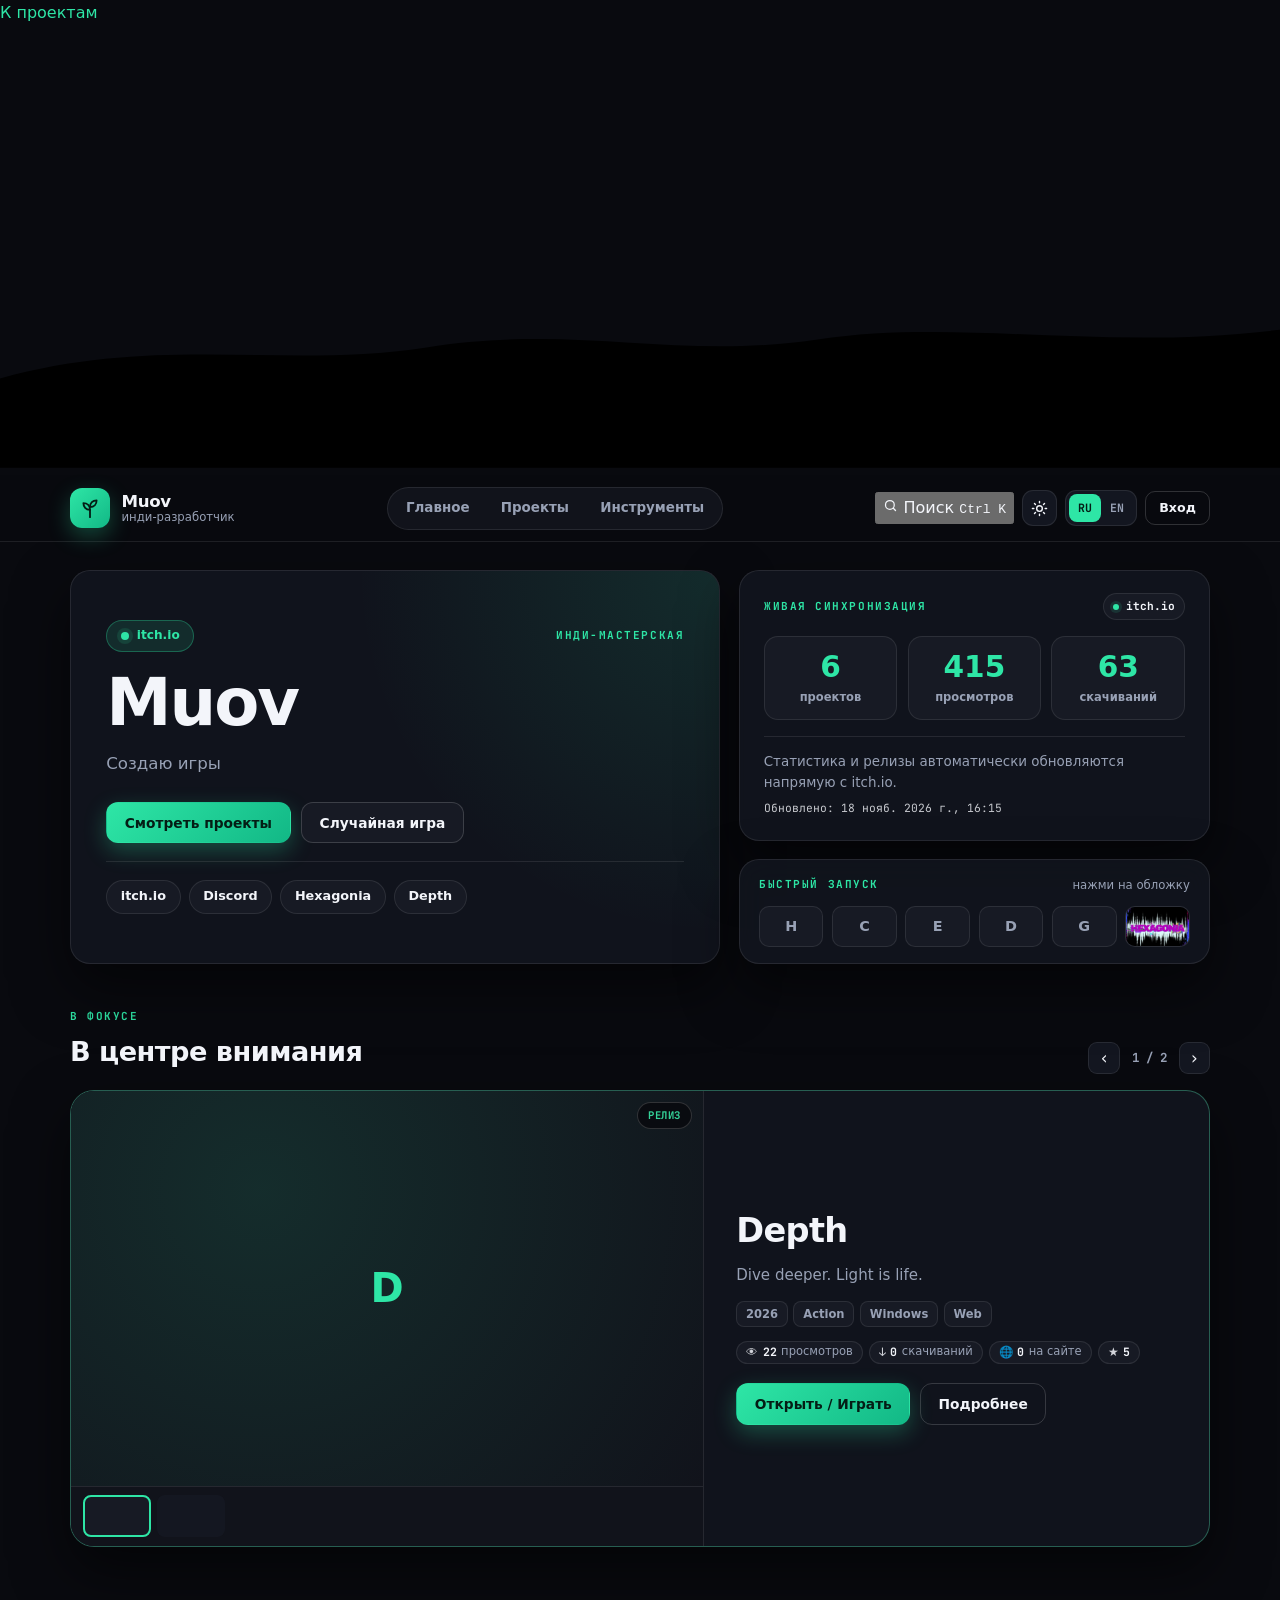
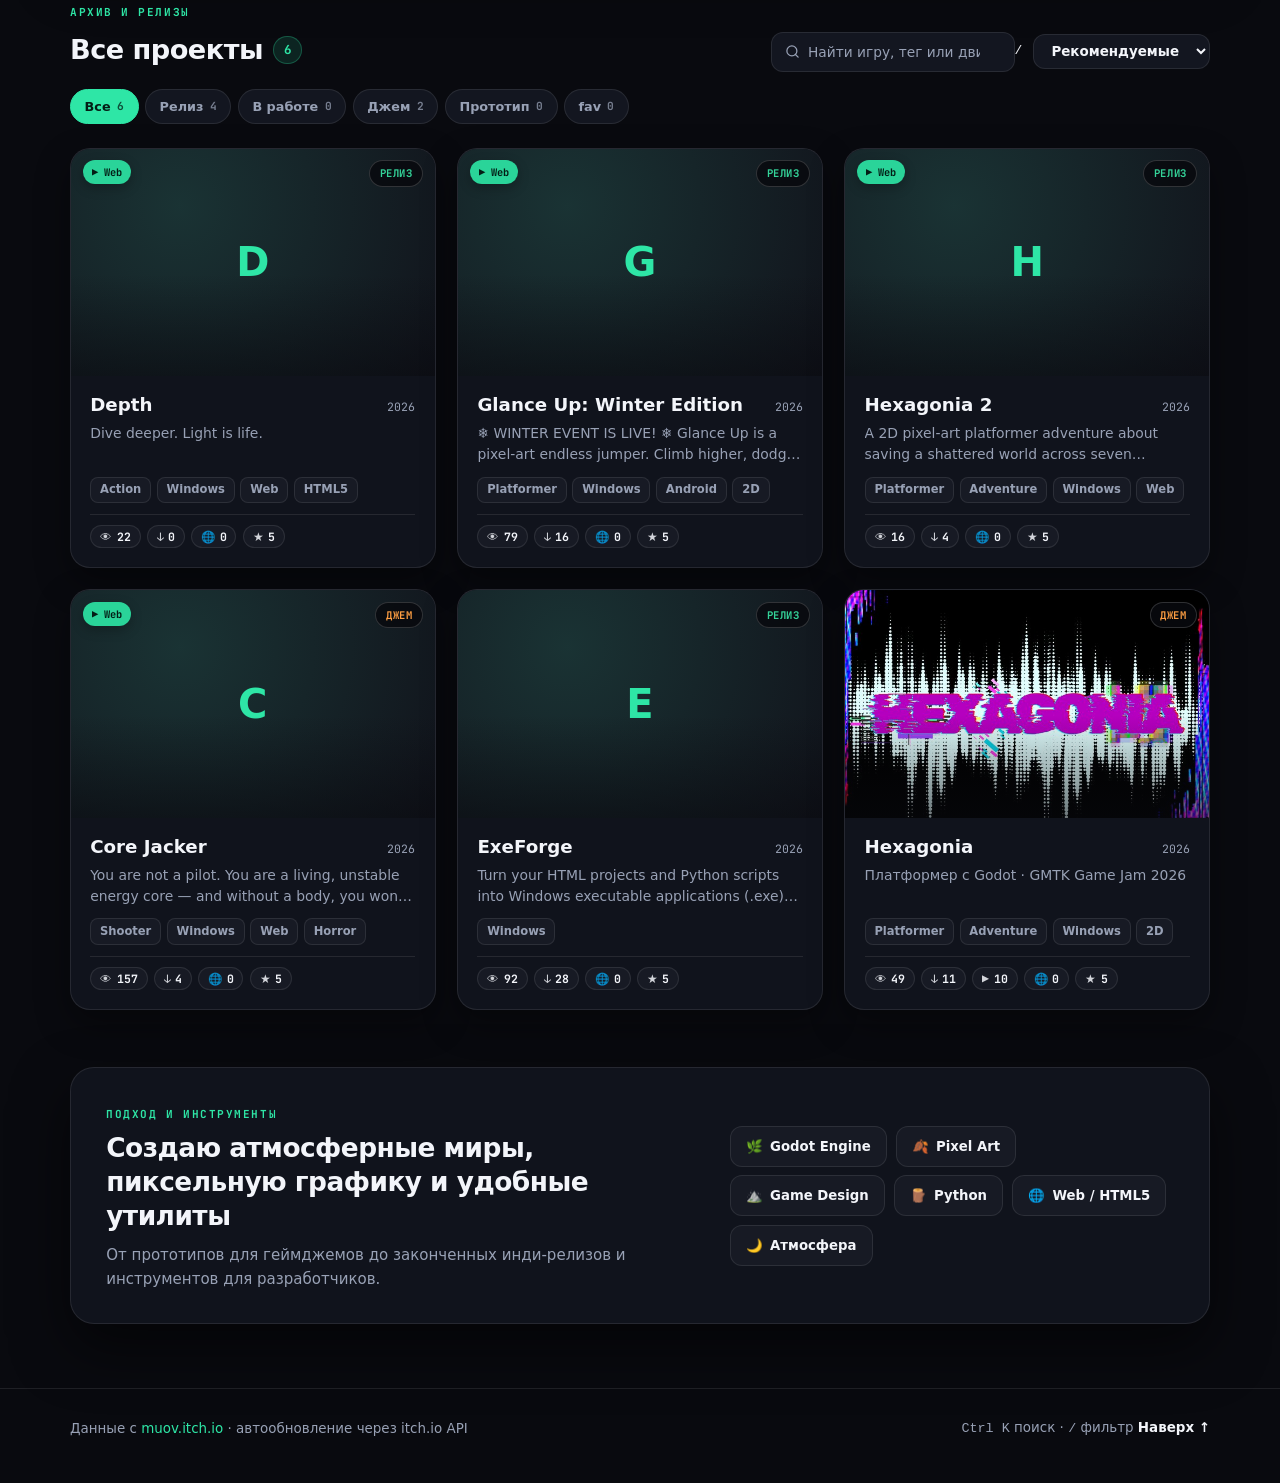
==== commit 74159c6e: "Update index.html" ====
--- a/index.html
+++ b/index.html
@@ -2,44 +2,79 @@
 <html lang="ru" data-theme="dark">
 <head>
   <meta charset="UTF-8" />
-  <meta name="viewport" content="width=device-width, initial-scale=1" />
+  <meta name="viewport" content="width=device-width, initial-scale=1, viewport-fit=cover" />
   <title>Muov — инди-игры и миры</title>
-  <meta name="description" content="Инди-разработчик Muov. Игры, вымышленные миры, инструменты и эксперименты." />
-  <meta name="theme-color" content="#090a0f" />
+  <meta name="description" content="Инди-разработчик Muov. Пиксельные платформеры, атмосферные миры, инструменты и эксперименты с механиками." />
+  <meta name="theme-color" content="#0f1511" />
+  <meta name="color-scheme" content="dark light" />
+
+  <!-- Open Graph / соцсети -->
+  <meta property="og:type" content="website" />
+  <meta property="og:title" content="Muov — инди-игры и миры" />
+  <meta property="og:description" content="Пиксельные платформеры, атмосферные миры и утилиты для разработчиков." />
+  <meta property="og:image" content="covers/hexagonia.jpg" />
+  <meta name="twitter:card" content="summary_large_image" />
+
+  <!-- PWA -->
+  <link rel="manifest" href="manifest.webmanifest" />
+  <link rel="icon" href="icon.svg" type="image/svg+xml" />
+  <link rel="apple-touch-icon" href="icon.svg" />
+
   <script>
     (() => {
       try {
-        const theme = localStorage.getItem("muov-theme") === "light" ? "light" : "dark";
+        const stored = localStorage.getItem("muov-theme");
+        const prefersLight = window.matchMedia && window.matchMedia("(prefers-color-scheme: light)").matches;
+        const theme = stored === "light" || stored === "dark" ? stored : prefersLight ? "light" : "dark";
         const lang = localStorage.getItem("muov-lang") === "en" ? "en" : "ru";
         document.documentElement.setAttribute("data-theme", theme);
         document.documentElement.lang = lang;
         const meta = document.querySelector('meta[name="theme-color"]');
-        if (meta) meta.setAttribute("content", theme === "light" ? "#f4f3ee" : "#090a0f");
+        if (meta) meta.setAttribute("content", theme === "light" ? "#f4efe3" : "#0f1511");
       } catch (_) {}
     })();
   </script>
+
   <link rel="preconnect" href="https://fonts.googleapis.com" />
   <link rel="preconnect" href="https://fonts.gstatic.com" crossorigin />
-  <link href="https://fonts.googleapis.com/css2?family=JetBrains+Mono:wght@400;500;700&family=Manrope:wght@400;500;600;700;800&family=Unbounded:wght@500;700;800&display=swap" rel="stylesheet" />
+  <link href="https://fonts.googleapis.com/css2?family=JetBrains+Mono:wght@400;600&family=Nunito:wght@400;500;600;700;800&family=Playfair+Display:ital,wght@0,600;0,700;0,800;1,600&display=swap" rel="stylesheet" />
   <link rel="stylesheet" href="styles.css" />
+
+  <script type="application/ld+json">
+  {
+    "@context": "https://schema.org",
+    "@type": "Person",
+    "name": "Muov",
+    "jobTitle": "Indie game developer",
+    "url": "https://muov.itch.io/",
+    "sameAs": ["https://muov.itch.io/", "https://discord.gg/8GpzEHQqG3"]
+  }
+  </script>
 </head>
 <body>
-  <div class="studio-backdrop" aria-hidden="true">
-    <div class="glow glow-mint"></div>
-    <div class="glow glow-coral"></div>
-    <div class="grid-mesh"></div>
-    <div class="grain-layer"></div>
+  <a class="skip-link" href="#catalog">К проектам</a>
+
+  <div class="nature-backdrop" aria-hidden="true">
+    <div class="sun-glow"></div>
+    <div class="moss-glow"></div>
+    <div class="topo-lines"></div>
+    <div class="paper-grain"></div>
+    <canvas id="fireflies"></canvas>
+    <svg class="forest-silhouette" viewBox="0 0 1440 320" preserveAspectRatio="none">
+      <path class="hill-far" d="M0,220 C180,170 320,210 480,185 C650,158 760,200 920,176 C1080,152 1240,190 1440,165 L1440,320 L0,320 Z"/>
+      <path class="hill-near" d="M0,260 C140,238 260,262 420,246 C600,228 720,268 900,250 C1060,234 1220,262 1440,244 L1440,320 L0,320 Z"/>
+    </svg>
   </div>
+  <div class="scroll-progress" id="scrollProgress" aria-hidden="true"></div>
 
   <header class="topbar">
     <div class="container topbar-row">
       <a class="brand" href="#top">
         <span class="brand-mark" aria-hidden="true">
-          <svg width="22" height="22" viewBox="0 0 24 24" fill="none">
-            <path d="M12 2.5L20 7.1V16.9L12 21.5L4 16.9V7.1L12 2.5Z" stroke="currentColor" stroke-width="1.9" stroke-linejoin="round"/>
-            <path d="M8.5 12H11.5M10 10.5V13.5" stroke="currentColor" stroke-width="1.9" stroke-linecap="round"/>
-            <circle cx="14.75" cy="11" r="1" fill="currentColor"/>
-            <circle cx="16.25" cy="13" r="1" fill="currentColor"/>
+          <svg width="22" height="22" viewBox="0 0 24 24" fill="none" stroke="currentColor" stroke-width="2" stroke-linecap="round" stroke-linejoin="round">
+            <path d="M12 22v-8"/>
+            <path d="M12 14c-4.6 0-7.2-3.1-7.2-7.4 4.2 0 7.2 2.7 7.2 7.4Z"/>
+            <path d="M12 11c4.6 0 7.2-3.1 7.2-7.4-4.2 0-7.2 2.7-7.2 7.4Z"/>
           </svg>
         </span>
         <span class="brand-meta">
@@ -55,6 +90,12 @@
       </nav>
 
       <div class="nav-actions" aria-label="Действия">
+        <button type="button" class="palette-trigger" id="btnPalette" aria-label="Быстрый поиск">
+          <svg width="15" height="15" viewBox="0 0 24 24" fill="none" stroke="currentColor" stroke-width="2" stroke-linecap="round" aria-hidden="true"><circle cx="11" cy="11" r="7"/><path d="m20 20-3.5-3.5"/></svg>
+          <span class="palette-trigger-label" id="paletteTriggerLabel">Поиск</span>
+          <kbd>Ctrl K</kbd>
+        </button>
+
         <button type="button" class="icon-btn theme-btn" id="btnTheme" title="Сменить тему" aria-label="Сменить тему">
           <svg class="icon-sun" width="17" height="17" viewBox="0 0 24 24" fill="none" stroke="currentColor" stroke-width="2" stroke-linecap="round" stroke-linejoin="round" aria-hidden="true">
             <circle cx="12" cy="12" r="4"/>
@@ -82,7 +123,7 @@
 
     <div id="adminNav" class="admin-ribbon" hidden>
       <div class="container admin-ribbon-row">
-        <span class="admin-ribbon-label" id="adminRibbonTitle">Studio Admin</span>
+        <span class="admin-ribbon-label" id="adminRibbonTitle">Режим студии</span>
         <div class="admin-bar">
           <button type="button" class="btn ghost sm" id="btnProfile">Профиль</button>
           <button type="button" class="btn ghost sm" id="btnExport">Экспорт</button>
@@ -106,15 +147,18 @@
   </header>
 
   <main id="top" class="container">
-    <!-- Hero Stage -->
+    <!-- Hero -->
     <section class="hero-stage">
       <div class="panel hero-main">
+        <span class="leaf-deco leaf-a" aria-hidden="true"></span>
+        <span class="leaf-deco leaf-b" aria-hidden="true"></span>
+
         <div class="hero-top-row">
           <div class="status-pill">
             <span class="pulse-dot" aria-hidden="true"></span>
             <span id="heroCity">itch.io · открыт к идеям</span>
           </div>
-          <span class="mono-kicker">INDIE ATELIER // 2026</span>
+          <span class="mono-kicker" id="heroSeason">ИНДИ-МАСТЕРСКАЯ</span>
         </div>
 
         <h1 class="hero-title" id="heroTitle">Muov</h1>
@@ -166,14 +210,18 @@
       </div>
     </section>
 
+    <div class="field-ticker" aria-hidden="true">
+      <div class="ticker-track" id="tickerTrack"></div>
+    </div>
+
     <div class="sync-toast" id="syncStatus" hidden></div>
     <p class="admin-banner" id="adminBadge" hidden></p>
 
-    <!-- Spotlight Featured Showcase -->
-    <section class="spotlight-wrap" id="featured" hidden>
+    <!-- Spotlight -->
+    <section class="spotlight-wrap reveal" id="featured" hidden>
       <div class="section-header">
         <div class="section-heading-group">
-          <span class="mono-kicker" id="lblSpotlightKicker">FEATURED BUILD</span>
+          <span class="mono-kicker" id="lblSpotlightKicker">В ФОКУСЕ</span>
           <h2 class="section-heading" id="lblSpotlight">В центре внимания</h2>
         </div>
         <div class="spotlight-controls" id="spotlightControls" hidden>
@@ -185,12 +233,12 @@
       <div class="spotlight-card" id="spotlightHost"></div>
     </section>
 
-    <!-- Full Catalog -->
-    <section class="catalog-wrap" id="catalog">
+    <!-- Catalog -->
+    <section class="catalog-wrap reveal" id="catalog">
       <div class="catalog-header">
         <div class="catalog-title-group">
           <div>
-            <span class="mono-kicker" id="lblCatalogKicker">ARCHIVE &amp; RELEASES</span>
+            <span class="mono-kicker" id="lblCatalogKicker">АРХИВ И РЕЛИЗЫ</span>
             <div class="title-with-count">
               <h2 class="section-heading" id="lblCatalog">Все проекты</h2>
               <span class="count-badge" id="visibleCount">0</span>
@@ -204,7 +252,8 @@
               <circle cx="11" cy="11" r="8"/>
               <path d="m21 21-4.3-4.3"/>
             </svg>
-            <input type="search" class="search-field" id="search" placeholder="Найти игру или утилиту…" autocomplete="off" />
+            <input type="search" class="search-field" id="search" placeholder="Найти игру, тег или движок…" autocomplete="off" />
+            <kbd class="search-kbd" aria-hidden="true">/</kbd>
             <button type="button" class="clear-search" id="btnClearSearch" hidden aria-label="Очистить поиск">×</button>
           </div>
 
@@ -226,19 +275,21 @@
           <button type="button" class="pill" data-filter="wip">В работе</button>
           <button type="button" class="pill" data-filter="jam">Джем</button>
           <button type="button" class="pill" data-filter="prototype">Прототип</button>
+          <button type="button" class="pill pill-fav" data-filter="fav">♥ Избранное</button>
         </div>
         <button type="button" class="active-tag-chip" id="activeTagChip" hidden></button>
       </div>
 
       <div class="cards-grid" id="grid" role="list"></div>
       <div class="empty-box" id="empty" hidden>
+        <span class="empty-leaf" aria-hidden="true">🍃</span>
         <p id="emptyText">Ничего не найдено.</p>
         <button type="button" class="btn outline sm" id="btnResetFilters">Сбросить фильтры</button>
       </div>
     </section>
 
-    <!-- Craft & Arsenal Section -->
-    <section class="craft-wrap" id="craft">
+    <!-- Craft -->
+    <section class="craft-wrap reveal" id="craft">
       <div class="craft-card">
         <div class="craft-info">
           <span class="mono-kicker" id="lblCraft">Подход и инструменты</span>
@@ -246,12 +297,12 @@
           <p class="craft-desc" id="craftDesc">От прототипов для геймджемов до законченных инди-релизов и инструментов для разработчиков.</p>
         </div>
         <div class="craft-tags" id="craftTags">
-          <button type="button" class="craft-tag" data-craft-query="Godot"><span>◆</span> Godot Engine</button>
-          <button type="button" class="craft-tag" data-craft-query="Aseprite"><span>▣</span> Aseprite</button>
-          <button type="button" class="craft-tag" data-craft-query="Pixel Art"><span>✦</span> Pixel Art</button>
-          <button type="button" class="craft-tag" data-craft-query="Python"><span>⌘</span> Python</button>
-          <button type="button" class="craft-tag" data-craft-query="Web"><span>◈</span> Web / HTML5</button>
-          <button type="button" class="craft-tag" data-craft-query="Platformer"><span>⬡</span> Game Design</button>
+          <button type="button" class="craft-tag" data-craft-query="Godot"><span>🌿</span> Godot Engine</button>
+          <button type="button" class="craft-tag" data-craft-query="Pixel Art"><span>🍂</span> Pixel Art</button>
+          <button type="button" class="craft-tag" data-craft-query="Platformer"><span>⛰️</span> Game Design</button>
+          <button type="button" class="craft-tag" data-craft-query="Python"><span>🪵</span> Python</button>
+          <button type="button" class="craft-tag" data-craft-query="Web"><span>🌐</span> Web / HTML5</button>
+          <button type="button" class="craft-tag" data-craft-query="Atmospheric"><span>🌙</span> Атмосфера</button>
         </div>
       </div>
     </section>
@@ -262,7 +313,10 @@
       <p id="footerText">
         Данные с <a href="https://muov.itch.io/" target="_blank" rel="noopener">muov.itch.io</a> · автообновление через itch.io API
       </p>
-      <a href="#top" class="back-top" id="backTop">Наверх ↑</a>
+      <div class="footer-right">
+        <span class="kbd-hints" id="kbdHints"><kbd>Ctrl K</kbd> поиск · <kbd>/</kbd> фильтр</span>
+        <a href="#top" class="back-top" id="backTop">Наверх ↑</a>
+      </div>
     </div>
   </footer>
 
@@ -279,6 +333,18 @@
     <div class="modal-body" id="dialogBody"></div>
   </dialog>
 
+  <dialog class="palette-dialog" id="palette" aria-label="Командная палитра">
+    <div class="palette-shell">
+      <div class="palette-input-row">
+        <svg width="16" height="16" viewBox="0 0 24 24" fill="none" stroke="currentColor" stroke-width="2" stroke-linecap="round" aria-hidden="true"><circle cx="11" cy="11" r="7"/><path d="m20 20-3.5-3.5"/></svg>
+        <input type="text" id="paletteInput" autocomplete="off" spellcheck="false" placeholder="Игра, действие или раздел…" />
+        <kbd>Esc</kbd>
+      </div>
+      <ul class="palette-list" id="paletteList" role="listbox"></ul>
+      <div class="palette-foot" id="paletteFoot">↑↓ выбор · Enter открыть · Esc закрыть</div>
+    </div>
+  </dialog>
+
   <dialog class="lightbox-dialog" id="lightbox">
     <div class="lightbox-shell">
       <div class="lightbox-bar">
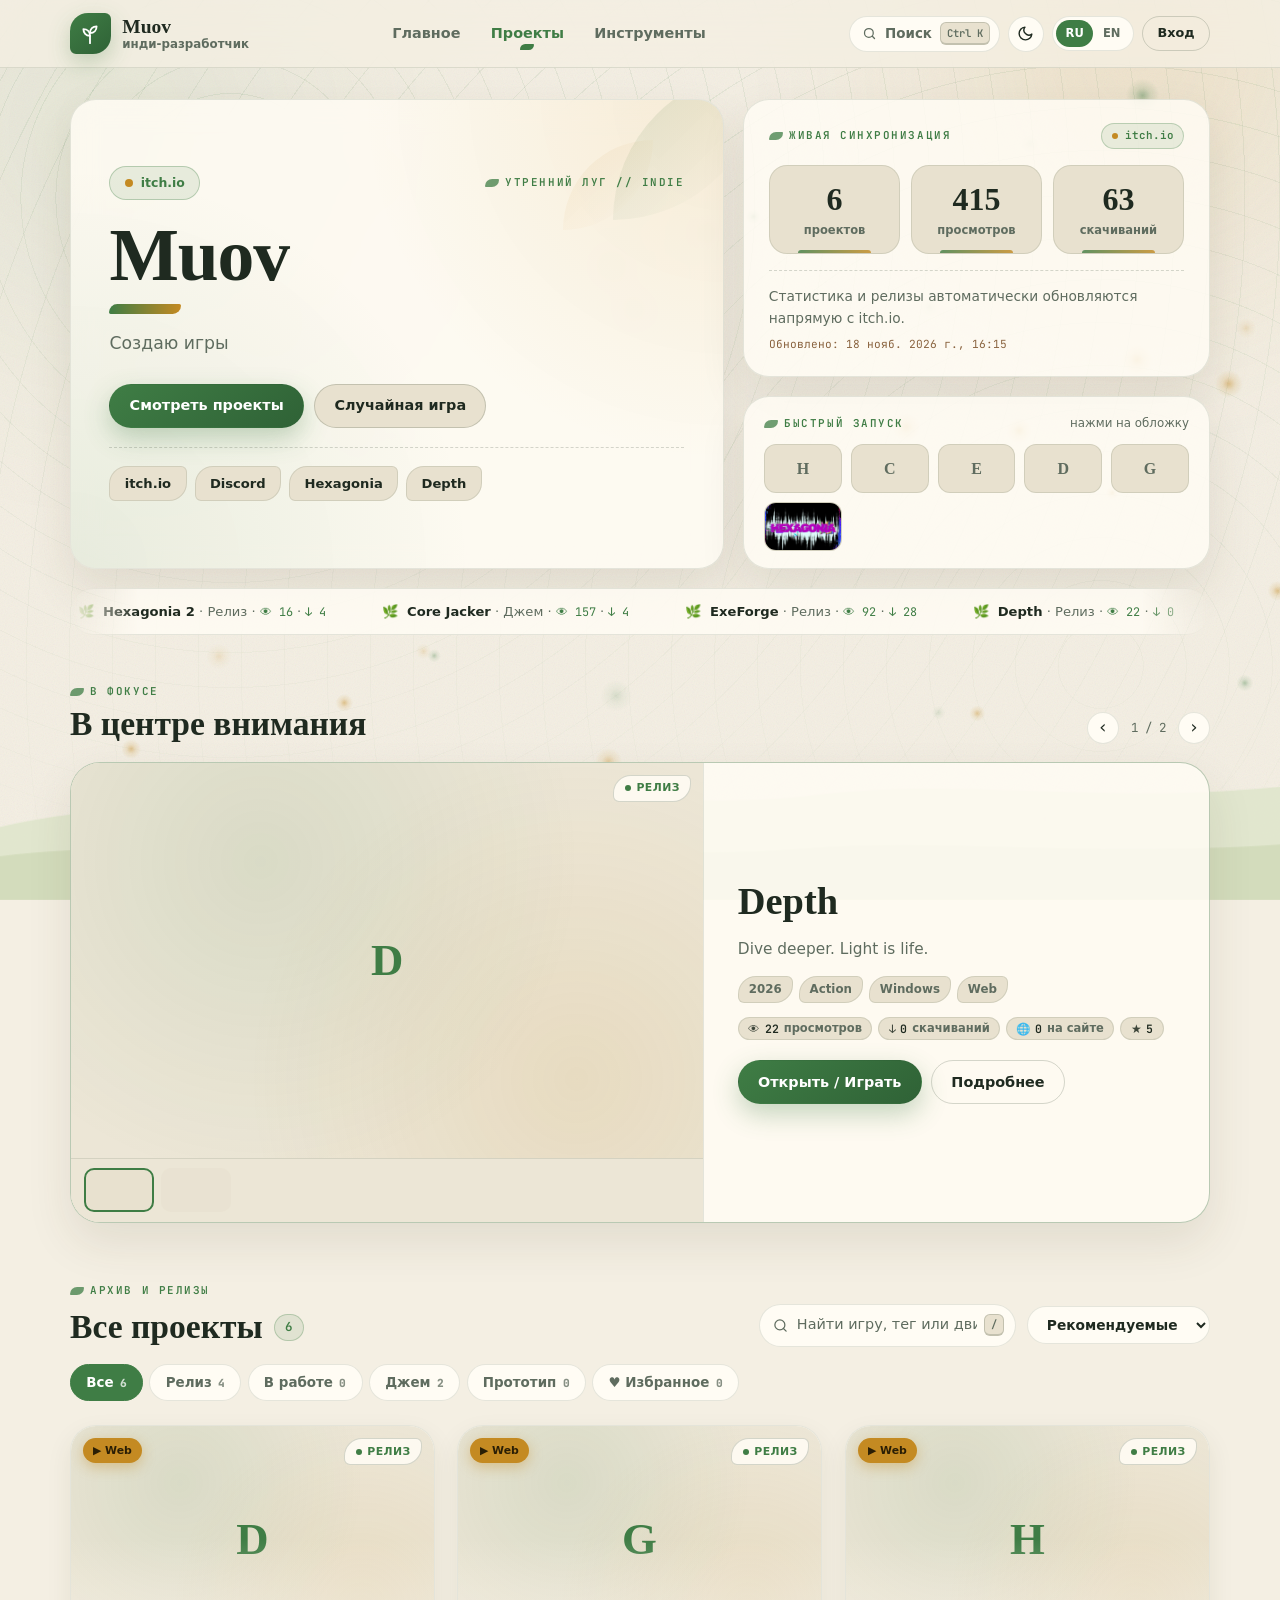
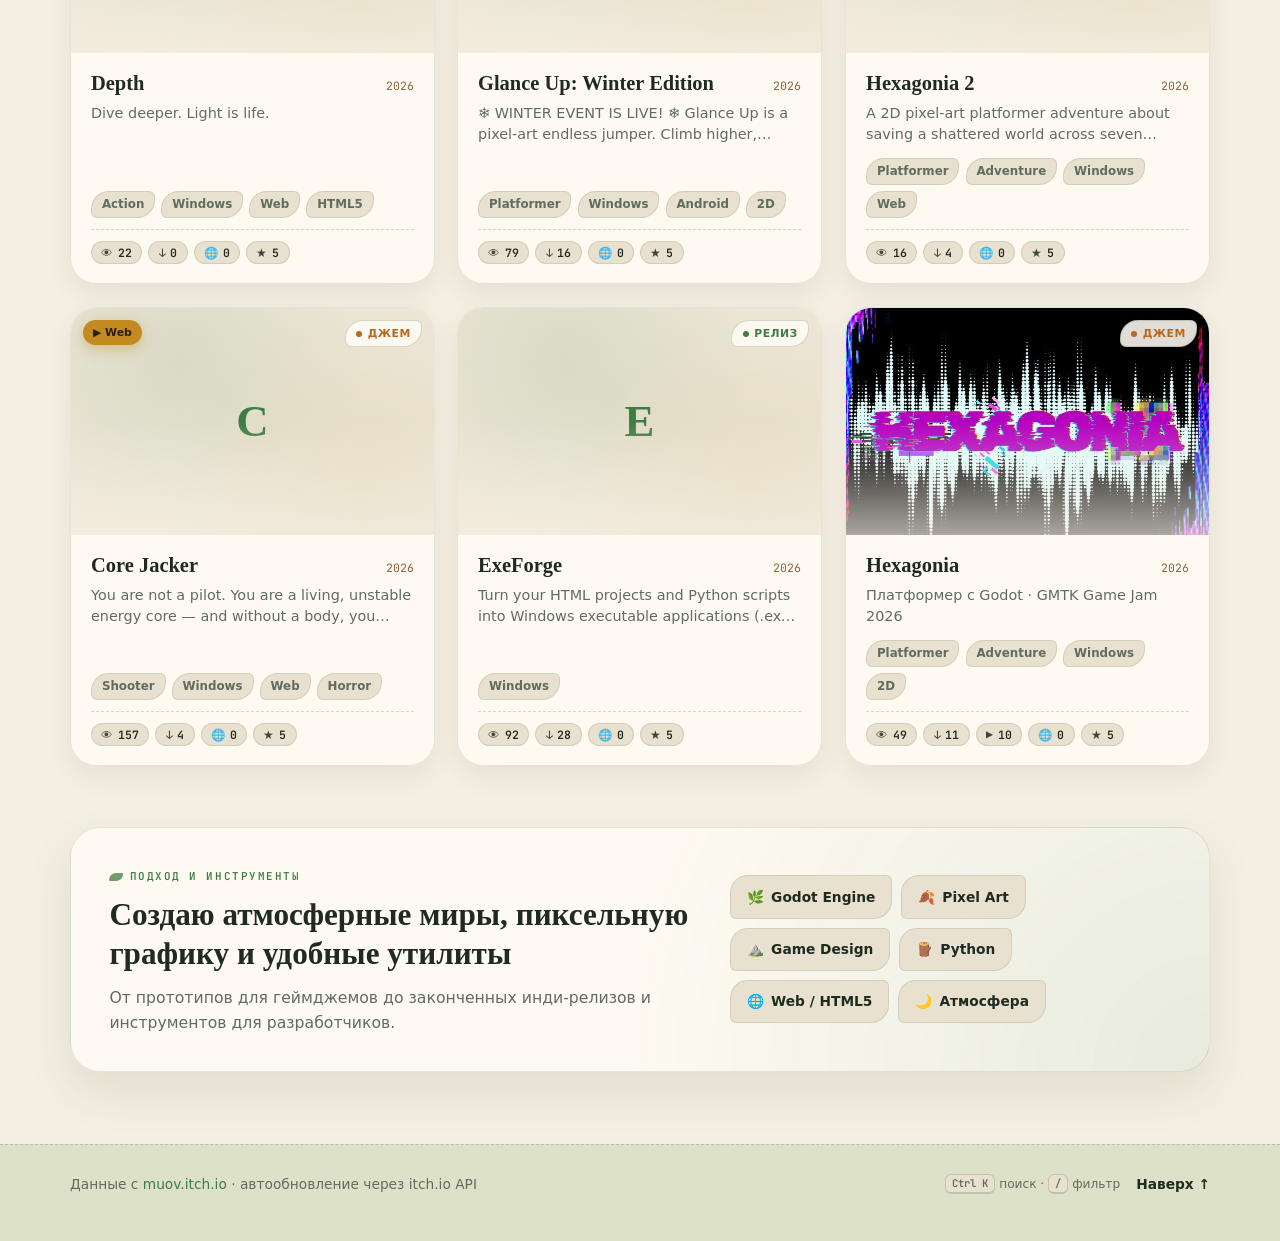
==== commit e2efd4ae: "Add files via upload" ====
--- a/index.html
+++ b/index.html
@@ -210,7 +210,7 @@
       </div>
     </section>
 
-    <div class="field-ticker" aria-hidden="true">
+    <div class="field-ticker" aria-label="Лента проектов">
       <div class="ticker-track" id="tickerTrack"></div>
     </div>
 
--- a/styles.css
+++ b/styles.css
@@ -1,173 +1,147 @@
+/* =========================================================
+   Muov — «Лесная мастерская»
+   Тёмная тема: ночной лес · Светлая тема: утренний луг
+   ========================================================= */
+
 :root,
 [data-theme="dark"] {
-  --bg: #090a0f;
-  --bg-elev: #11131b;
-  --bg-soft: #171a24;
-  --surface: rgba(19, 22, 32, 0.84);
-  --surface-solid: #131620;
-  --surface-hover: #1b202e;
-  --fg: #f3f5fa;
-  --muted: #98a1b5;
-  --line: rgba(255, 255, 255, 0.09);
-  --line-strong: rgba(255, 255, 255, 0.16);
-  --accent: #2ee6a6;
-  --accent-strong: #12b886;
-  --accent-ink: #041d15;
-  --amber: #ff9f43;
-  --coral: #ff5e7e;
-  --violet: #8b5cf6;
-  --accent-soft: rgba(46, 230, 166, 0.12);
-  --ok: #34d399;
-  --warn: #fbbf24;
-  --danger: #fb7185;
-  --shadow: 0 24px 56px rgba(0, 0, 0, 0.55);
-  --shadow-card: 0 14px 34px rgba(0, 0, 0, 0.38);
-  --grid-dot: rgba(255, 255, 255, 0.06);
-  --radius: 20px;
-  --radius-sm: 12px;
-  --font: "Manrope", system-ui, -apple-system, sans-serif;
-  --display: "Unbounded", "Manrope", system-ui, sans-serif;
-  --mono: "JetBrains Mono", ui-monospace, SFMono-Regular, monospace;
+  --bg: #0f1511;
+  --bg-elev: #141c17;
+  --bg-soft: #1a241d;
+  --surface: rgba(24, 34, 27, 0.78);
+  --surface-solid: #18211b;
+  --surface-hover: #1f2b23;
+  --fg: #edf2e6;
+  --muted: #9cae9e;
+  --line: rgba(214, 232, 200, 0.1);
+  --line-strong: rgba(214, 232, 200, 0.18);
+
+  --accent: #8fd27a;          /* молодой мох */
+  --accent-strong: #5fa956;
+  --accent-ink: #0f1a0d;
+  --accent-soft: rgba(143, 210, 122, 0.13);
+  --amber: #f1c45b;           /* светлячок */
+  --bark: #c49a6c;            /* кора */
+  --berry: #e07a6b;
+  --sky: #8ec5d6;
+
+  --ok: #8fd27a;
+  --warn: #f1c45b;
+  --danger: #ef8a7a;
+  --jam: #e9a35a;
+  --proto: #b9a3e3;
+
+  --shadow: 0 24px 60px rgba(4, 8, 5, 0.55);
+  --shadow-card: 0 14px 34px rgba(4, 8, 5, 0.4);
+  --glow: 0 0 0 1px rgba(143, 210, 122, 0.25), 0 10px 34px rgba(143, 210, 122, 0.14);
+  --topo-color: rgba(143, 210, 122, 0.07);
+  --hill-far: #142019;
+  --hill-near: #111a14;
+
+  --radius: 26px;
+  --radius-sm: 14px;
+  --leaf-radius: 18px 6px 18px 6px;
+
+  --font: "Nunito", system-ui, -apple-system, sans-serif;
+  --display: "Playfair Display", Georgia, serif;
+  --mono: "JetBrains Mono", ui-monospace, monospace;
   color-scheme: dark;
 }
 
 [data-theme="light"] {
-  --bg: #f4f3ee;
-  --bg-elev: #ebe9e1;
-  --bg-soft: #e6e4db;
-  --surface: rgba(255, 255, 255, 0.9);
-  --surface-solid: #ffffff;
-  --surface-hover: #f8f7f3;
-  --fg: #12151f;
-  --muted: #5b6375;
-  --line: rgba(18, 21, 31, 0.1);
-  --line-strong: rgba(18, 21, 31, 0.18);
-  --accent: #0f9f76;
-  --accent-strong: #0a7a5a;
+  --bg: #f4efe3;
+  --bg-elev: #ece6d6;
+  --bg-soft: #e8e1cf;
+  --surface: rgba(255, 252, 244, 0.86);
+  --surface-solid: #fffcf4;
+  --surface-hover: #f8f3e6;
+  --fg: #1f2a20;
+  --muted: #5f6c5f;
+  --line: rgba(47, 66, 45, 0.12);
+  --line-strong: rgba(47, 66, 45, 0.2);
+
+  --accent: #3f7d45;
+  --accent-strong: #2f6236;
   --accent-ink: #ffffff;
-  --amber: #d97706;
-  --coral: #e11d48;
-  --violet: #6d28d9;
-  --accent-soft: rgba(15, 159, 118, 0.1);
-  --ok: #059669;
-  --warn: #d97706;
-  --danger: #dc2626;
-  --shadow: 0 20px 44px rgba(18, 21, 31, 0.08);
-  --shadow-card: 0 10px 26px rgba(18, 21, 31, 0.06);
-  --grid-dot: rgba(18, 21, 31, 0.08);
+  --accent-soft: rgba(63, 125, 69, 0.11);
+  --amber: #c48a22;
+  --bark: #8a6440;
+  --berry: #b8503f;
+  --sky: #3f7f93;
+
+  --ok: #3f7d45;
+  --warn: #b77d1c;
+  --danger: #b8503f;
+  --jam: #b8691f;
+  --proto: #6f55a8;
+
+  --shadow: 0 20px 46px rgba(70, 60, 30, 0.1);
+  --shadow-card: 0 10px 26px rgba(70, 60, 30, 0.08);
+  --glow: 0 0 0 1px rgba(63, 125, 69, 0.22), 0 12px 30px rgba(63, 125, 69, 0.12);
+  --topo-color: rgba(63, 125, 69, 0.09);
+  --hill-far: #dfe6cc;
+  --hill-near: #d3dcbc;
   color-scheme: light;
 }
 
 *,
 *::before,
-*::after {
-  box-sizing: border-box;
-}
-
-html {
-  scroll-behavior: smooth;
-}
+*::after { box-sizing: border-box; }
+
+html { scroll-behavior: smooth; }
 
 body {
   margin: 0;
   min-height: 100dvh;
   font-family: var(--font);
+  font-size: 1rem;
   background: var(--bg);
   color: var(--fg);
-  line-height: 1.6;
+  line-height: 1.62;
   -webkit-font-smoothing: antialiased;
-  transition: background-color 0.25s ease, color 0.25s ease;
-}
-
-/* Studio Backdrop */
-.studio-backdrop {
-  position: fixed;
-  inset: 0;
-  pointer-events: none;
-  z-index: -1;
-  overflow: hidden;
-}
-
-.glow {
-  position: absolute;
-  border-radius: 50%;
-  filter: blur(110px);
-}
-
-.glow-mint {
-  width: 560px;
-  height: 560px;
-  top: -200px;
-  left: -120px;
-  background: radial-gradient(circle, var(--accent), transparent 68%);
-  opacity: 0.22;
-}
-
-.glow-coral {
-  width: 480px;
-  height: 480px;
-  top: 40px;
-  right: -150px;
-  background: radial-gradient(circle, var(--coral), transparent 68%);
-  opacity: 0.14;
-}
-
-[data-theme="light"] .glow-mint {
-  opacity: 0.14;
-}
-
-[data-theme="light"] .glow-coral {
-  opacity: 0.1;
-}
-
-.grid-mesh {
-  position: absolute;
-  inset: 0;
-  background-image: radial-gradient(var(--grid-dot) 1px, transparent 1px);
-  background-size: 26px 26px;
-  mask-image: linear-gradient(to bottom, rgba(0, 0, 0, 0.9) 0%, rgba(0, 0, 0, 0.2) 70%, transparent 100%);
-}
-
-.grain-layer {
-  position: absolute;
-  inset: 0;
-  opacity: 0.025;
-  background-image: repeating-linear-gradient(
-    0deg,
-    transparent,
-    transparent 2px,
-    var(--fg) 2px,
-    var(--fg) 3px
-  );
-}
-
-a {
-  color: var(--accent);
-  text-decoration: none;
-}
-
-a:hover {
-  text-decoration: underline;
-  text-underline-offset: 3px;
-}
-
-img {
-  max-width: 100%;
-  display: block;
-}
-
-button,
-input,
-textarea,
-select {
-  font: inherit;
-  color: inherit;
-}
-
-:focus-visible {
-  outline: 2px solid var(--accent);
-  outline-offset: 3px;
-}
+  transition: background-color 0.4s ease, color 0.4s ease;
+}
+
+::selection {
+  background: color-mix(in srgb, var(--accent) 35%, transparent);
+}
+
+* {
+  scrollbar-width: thin;
+  scrollbar-color: color-mix(in srgb, var(--accent) 40%, transparent) transparent;
+}
+
+a { color: var(--accent); text-decoration: none; }
+a:hover { text-decoration: underline; text-underline-offset: 3px; }
+img { max-width: 100%; display: block; }
+button, input, textarea, select { font: inherit; color: inherit; }
+:focus-visible { outline: 2px solid var(--amber); outline-offset: 3px; border-radius: 6px; }
+
+kbd {
+  font-family: var(--mono);
+  font-size: 0.66rem;
+  font-weight: 600;
+  padding: 0.08rem 0.38rem;
+  border-radius: 6px;
+  border: 1px solid var(--line-strong);
+  border-bottom-width: 2px;
+  background: var(--bg-soft);
+  color: var(--muted);
+  white-space: nowrap;
+}
+
+.skip-link {
+  position: absolute;
+  left: 1rem;
+  top: -3rem;
+  z-index: 100;
+  padding: 0.5rem 1rem;
+  border-radius: 10px;
+  background: var(--accent);
+  color: var(--accent-ink);
+  font-weight: 700;
+}
+.skip-link:focus { top: 0.75rem; }
 
 .container {
   max-width: 1180px;
@@ -177,27 +151,144 @@
 }
 
 .mono-kicker {
-  display: inline-block;
+  display: inline-flex;
+  align-items: center;
+  gap: 0.4rem;
   font-family: var(--mono);
-  font-size: 0.69rem;
-  font-weight: 700;
+  font-size: 0.68rem;
+  font-weight: 600;
   letter-spacing: 0.14em;
   text-transform: uppercase;
   color: var(--accent);
 }
-
-/* Topbar */
+.mono-kicker::before {
+  content: "";
+  width: 14px;
+  height: 8px;
+  border-radius: 8px 1px 8px 1px;
+  background: currentColor;
+  opacity: 0.75;
+}
+
+/* ---------- Nature backdrop ---------- */
+.nature-backdrop {
+  position: fixed;
+  inset: 0;
+  z-index: -1;
+  pointer-events: none;
+  overflow: hidden;
+}
+
+.sun-glow,
+.moss-glow {
+  position: absolute;
+  border-radius: 50%;
+  filter: blur(110px);
+}
+.sun-glow {
+  width: 560px;
+  height: 560px;
+  top: -220px;
+  right: -140px;
+  background: radial-gradient(circle, var(--amber), transparent 68%);
+  opacity: 0.16;
+  animation: sunBreathe 14s ease-in-out infinite alternate;
+}
+.moss-glow {
+  width: 620px;
+  height: 620px;
+  top: -180px;
+  left: -200px;
+  background: radial-gradient(circle, var(--accent), transparent 68%);
+  opacity: 0.18;
+  animation: mossBreathe 18s ease-in-out infinite alternate;
+}
+@keyframes sunBreathe {
+  0% { transform: translate(0, 0) scale(1); }
+  100% { transform: translate(-28px, 24px) scale(1.08); }
+}
+@keyframes mossBreathe {
+  0% { transform: translate(0, 0) scale(1); }
+  100% { transform: translate(32px, -18px) scale(1.07); }
+}
+[data-theme="light"] .sun-glow { opacity: 0.22; }
+[data-theme="light"] .moss-glow { opacity: 0.12; }
+
+.topo-lines {
+  position: absolute;
+  inset: 0;
+  opacity: 1;
+  background-image:
+    repeating-radial-gradient(circle at 18% 22%, transparent 0 34px, var(--topo-color) 34px 35px),
+    repeating-radial-gradient(circle at 86% 74%, transparent 0 42px, var(--topo-color) 42px 43px);
+  mask-image: linear-gradient(to bottom, #000 0%, rgba(0, 0, 0, 0.55) 55%, transparent 100%);
+}
+
+.paper-grain {
+  position: absolute;
+  inset: 0;
+  opacity: 0.05;
+  background-image: url("data:image/svg+xml,%3Csvg xmlns='http://www.w3.org/2000/svg' width='160' height='160'%3E%3Cfilter id='n'%3E%3CfeTurbulence type='fractalNoise' baseFrequency='0.9' numOctaves='2' stitchTiles='stitch'/%3E%3C/filter%3E%3Crect width='100%25' height='100%25' filter='url(%23n)'/%3E%3C/svg%3E");
+}
+[data-theme="light"] .paper-grain { opacity: 0.08; }
+
+#fireflies {
+  position: absolute;
+  inset: 0;
+  width: 100%;
+  height: 100%;
+}
+
+.forest-silhouette {
+  position: absolute;
+  left: 0;
+  right: 0;
+  bottom: 0;
+  width: 100%;
+  height: 26vh;
+  min-height: 160px;
+}
+.forest-silhouette .hill-far {
+  fill: var(--hill-far);
+  opacity: 0.9;
+  transform: translate3d(0, calc(var(--scroll-y, 0px) * -0.045), 0);
+  will-change: transform;
+}
+.forest-silhouette .hill-near {
+  fill: var(--hill-near);
+  transform: translate3d(0, calc(var(--scroll-y, 0px) * -0.08), 0);
+  will-change: transform;
+}
+.topo-lines {
+  transform: translate3d(0, calc(var(--scroll-y, 0px) * -0.025), 0);
+}
+
+.scroll-progress {
+  position: fixed;
+  top: 0;
+  left: 0;
+  width: 100%;
+  height: 3px;
+  z-index: 90;
+  transform-origin: 0 50%;
+  transform: scaleX(var(--progress, 0));
+  background: linear-gradient(90deg, var(--accent-strong), var(--accent), var(--amber));
+  border-radius: 0 3px 3px 0;
+  pointer-events: none;
+}
+
+/* ---------- Topbar ---------- */
 .topbar {
   position: sticky;
   top: 0;
   z-index: 40;
-  background: color-mix(in srgb, var(--bg) 82%, transparent);
-  backdrop-filter: blur(18px) saturate(1.3);
+  background: color-mix(in srgb, var(--bg) 80%, transparent);
+  backdrop-filter: blur(16px) saturate(1.2);
   border-bottom: 1px solid var(--line);
 }
 
 .topbar-row {
-  min-height: 4.1rem;
+  min-height: 4.2rem;
   display: flex;
   align-items: center;
   justify-content: space-between;
@@ -209,196 +300,160 @@
   align-items: center;
   gap: 0.72rem;
   color: inherit;
-  text-decoration: none;
   flex-shrink: 0;
 }
-
-.brand:hover {
-  text-decoration: none;
-}
+.brand:hover { text-decoration: none; }
 
 .brand-mark {
-  width: 2.5rem;
-  height: 2.5rem;
-  border-radius: 12px;
-  background: linear-gradient(135deg, var(--accent), var(--accent-strong));
+  width: 2.55rem;
+  height: 2.55rem;
+  border-radius: var(--leaf-radius);
+  background: linear-gradient(140deg, var(--accent), var(--accent-strong));
   color: var(--accent-ink);
   display: grid;
   place-items: center;
   box-shadow: 0 8px 22px color-mix(in srgb, var(--accent) 28%, transparent);
-  transition: transform 0.2s ease;
-}
-
-.brand:hover .brand-mark {
-  transform: rotate(-4deg) scale(1.04);
-}
-
-.brand-meta {
-  display: flex;
-  flex-direction: column;
-  line-height: 1.15;
-}
-
+  transition: transform 0.4s cubic-bezier(0.3, 1.4, 0.5, 1);
+}
+.brand:hover .brand-mark { transform: rotate(-12deg) scale(1.06); }
+
+.brand-meta { display: flex; flex-direction: column; line-height: 1.12; }
 .brand-meta strong {
   font-family: var(--display);
-  font-size: 1.04rem;
+  font-size: 1.22rem;
   font-weight: 700;
-  letter-spacing: -0.02em;
-}
-
-.brand-meta small {
-  color: var(--muted);
-  font-size: 0.73rem;
-  font-weight: 500;
-}
+}
+.brand-meta small { color: var(--muted); font-size: 0.74rem; font-weight: 600; }
 
 .nav-links {
   display: flex;
   align-items: center;
-  gap: 0.25rem;
-  padding: 0.25rem;
-  border-radius: 999px;
-  background: var(--bg-elev);
-  border: 1px solid var(--line);
-}
-
+  gap: 0.2rem;
+}
 .nav-link {
+  position: relative;
+  color: var(--muted);
+  font-size: 0.9rem;
+  font-weight: 700;
+  padding: 0.4rem 0.85rem;
+  border-radius: 999px;
+  transition: color 0.2s ease, background-color 0.2s ease;
+}
+.nav-link:hover {
+  color: var(--fg);
+  background: var(--accent-soft);
+  text-decoration: none;
+}
+.nav-link.is-active { color: var(--accent); }
+.nav-link.is-active::after {
+  content: "";
+  position: absolute;
+  left: 50%;
+  bottom: 0.08rem;
+  width: 14px;
+  height: 6px;
+  transform: translateX(-50%);
+  border-radius: 6px 1px 6px 1px;
+  background: var(--accent);
+}
+
+.nav-actions { display: flex; align-items: center; gap: 0.5rem; }
+
+.palette-trigger {
+  appearance: none;
+  display: inline-flex;
+  align-items: center;
+  gap: 0.5rem;
+  height: 2.25rem;
+  padding: 0 0.55rem 0 0.75rem;
+  border-radius: 999px;
+  border: 1px solid var(--line);
+  background: var(--surface-solid);
   color: var(--muted);
   font-size: 0.84rem;
   font-weight: 600;
-  padding: 0.36rem 0.85rem;
-  border-radius: 999px;
-  transition: color 0.15s ease, background-color 0.15s ease;
-}
-
-.nav-link:hover {
-  color: var(--fg);
-  background: var(--surface-hover);
-  text-decoration: none;
-}
-
-.nav-actions {
-  display: flex;
-  align-items: center;
-  gap: 0.5rem;
-}
+  cursor: pointer;
+  transition: border-color 0.2s ease, color 0.2s ease;
+}
+.palette-trigger:hover { border-color: var(--accent); color: var(--fg); }
 
 .icon-btn {
   appearance: none;
-  width: 2.2rem;
-  height: 2.2rem;
-  border-radius: 11px;
+  width: 2.25rem;
+  height: 2.25rem;
+  border-radius: 999px;
   border: 1px solid var(--line);
   background: var(--surface-solid);
+  color: var(--fg);
   display: grid;
   place-items: center;
   cursor: pointer;
-  color: var(--fg);
-  transition: border-color 0.15s ease, background-color 0.15s ease, transform 0.15s ease;
-}
-
-.icon-btn.sm {
-  width: 1.95rem;
-  height: 1.95rem;
-  border-radius: 9px;
-  font-size: 1.05rem;
-  line-height: 1;
-}
-
-.icon-btn:hover {
-  border-color: var(--accent);
-  background: var(--surface-hover);
-}
-
-[data-theme="dark"] .icon-moon {
-  display: none;
-}
-
-[data-theme="light"] .icon-sun {
-  display: none;
-}
+  transition: border-color 0.2s ease, background-color 0.2s ease, transform 0.3s ease;
+}
+.icon-btn.sm { width: 2rem; height: 2rem; font-size: 1.1rem; line-height: 1; }
+.icon-btn:hover { border-color: var(--accent); background: var(--surface-hover); }
+.theme-btn:hover { transform: rotate(25deg); }
+
+[data-theme="dark"] .icon-moon { display: none; }
+[data-theme="light"] .icon-sun { display: none; }
 
 .lang-toggle {
   display: inline-flex;
   padding: 3px;
-  border-radius: 11px;
+  border-radius: 999px;
   background: var(--surface-solid);
   border: 1px solid var(--line);
 }
-
 .lang-btn {
   appearance: none;
   border: none;
   background: transparent;
   color: var(--muted);
-  padding: 0.28rem 0.56rem;
-  border-radius: 8px;
-  font-family: var(--mono);
+  padding: 0.26rem 0.6rem;
+  border-radius: 999px;
   font-size: 0.72rem;
-  font-weight: 700;
-  cursor: pointer;
-  transition: background-color 0.15s ease, color 0.15s ease;
-}
-
-.lang-btn.active {
-  background: var(--accent);
-  color: var(--accent-ink);
-}
-
-.menu-btn {
-  display: none;
-}
-
-@media (max-width: 820px) {
-  .nav-links {
-    display: none;
-  }
-  .menu-btn {
-    display: grid;
-  }
-}
-
-.mobile-drawer {
-  border-top: 1px solid var(--line);
-  background: var(--surface-solid);
-}
-
-.mobile-drawer[hidden] {
-  display: none;
-}
-
+  font-weight: 800;
+  cursor: pointer;
+  transition: background-color 0.2s ease, color 0.2s ease;
+}
+.lang-btn.active { background: var(--accent); color: var(--accent-ink); }
+
+.menu-btn { display: none; }
+
+@media (max-width: 900px) {
+  .nav-links { display: none; }
+  .menu-btn { display: grid; }
+  .palette-trigger-label,
+  .palette-trigger kbd { display: none; }
+  .palette-trigger { width: 2.25rem; padding: 0; justify-content: center; }
+}
+@media (max-width: 520px) {
+  .lang-toggle { display: none; }
+}
+
+.mobile-drawer { border-top: 1px solid var(--line); background: var(--surface-solid); }
+.mobile-drawer[hidden] { display: none; }
 .mobile-drawer-inner {
   padding-top: 0.75rem;
   padding-bottom: 0.9rem;
   display: flex;
   flex-direction: column;
-  gap: 0.35rem;
-}
-
+  gap: 0.3rem;
+}
 .mobile-link {
-  padding: 0.55rem 0.75rem;
-  border-radius: 10px;
+  padding: 0.6rem 0.8rem;
+  border-radius: 12px;
   color: var(--fg);
-  font-weight: 600;
-  font-size: 0.92rem;
-}
-
-.mobile-link:hover {
-  background: var(--accent-soft);
-  color: var(--accent);
-  text-decoration: none;
-}
-
-/* Admin Ribbon */
+  font-weight: 700;
+}
+.mobile-link:hover { background: var(--accent-soft); color: var(--accent); text-decoration: none; }
+
+/* Admin ribbon */
 .admin-ribbon {
-  border-top: 1px solid color-mix(in srgb, var(--accent) 28%, var(--line));
-  background: color-mix(in srgb, var(--accent-soft) 55%, var(--bg-elev));
-}
-
-.admin-ribbon[hidden] {
-  display: none;
-}
-
+  border-top: 1px dashed color-mix(in srgb, var(--amber) 45%, var(--line));
+  background: color-mix(in srgb, var(--amber) 8%, var(--bg-elev));
+}
+.admin-ribbon[hidden] { display: none; }
 .admin-ribbon-row {
   padding-top: 0.5rem;
   padding-bottom: 0.5rem;
@@ -406,104 +461,77 @@
   flex-wrap: wrap;
   align-items: center;
   justify-content: space-between;
-  gap: 0.65rem;
-}
-
+  gap: 0.6rem;
+}
 .admin-ribbon-label {
   font-family: var(--mono);
-  font-size: 0.72rem;
-  font-weight: 700;
-  letter-spacing: 0.08em;
+  font-size: 0.7rem;
+  font-weight: 600;
+  letter-spacing: 0.1em;
   text-transform: uppercase;
-  color: var(--accent);
-}
-
-.admin-bar {
-  display: flex;
-  flex-wrap: wrap;
-  align-items: center;
-  gap: 0.4rem;
-}
-
-/* Buttons */
+  color: var(--amber);
+}
+.admin-bar { display: flex; flex-wrap: wrap; align-items: center; gap: 0.4rem; }
+
+/* ---------- Buttons ---------- */
 .btn {
   appearance: none;
+  position: relative;
   border: 1px solid var(--line);
   background: var(--surface-solid);
   color: var(--fg);
-  padding: 0.55rem 1.1rem;
-  border-radius: 12px;
-  cursor: pointer;
-  font-size: 0.86rem;
-  font-weight: 700;
+  padding: 0.6rem 1.2rem;
+  border-radius: 999px;
+  cursor: pointer;
+  font-size: 0.9rem;
+  font-weight: 800;
   display: inline-flex;
   align-items: center;
   justify-content: center;
   gap: 0.45rem;
-  transition: border-color 0.16s ease, background-color 0.16s ease, transform 0.16s ease, filter 0.16s ease;
-  text-decoration: none;
-}
-
-.btn.sm {
-  padding: 0.38rem 0.82rem;
-  font-size: 0.79rem;
-  border-radius: 10px;
-}
-
-.btn:hover {
-  border-color: var(--accent);
-  background: var(--surface-hover);
-  text-decoration: none;
-}
+  overflow: hidden;
+  transition: border-color 0.2s ease, background-color 0.2s ease, transform 0.25s cubic-bezier(0.3, 1.4, 0.5, 1), box-shadow 0.25s ease;
+}
+.btn.sm { padding: 0.4rem 0.9rem; font-size: 0.8rem; }
+.btn:hover { border-color: var(--accent); background: var(--surface-hover); text-decoration: none; }
+.btn:active { transform: scale(0.97); }
+.btn:disabled { opacity: 0.5; cursor: not-allowed; }
 
 .btn.primary {
-  background: linear-gradient(135deg, var(--accent), var(--accent-strong));
+  background: linear-gradient(140deg, var(--accent), var(--accent-strong));
   border-color: transparent;
   color: var(--accent-ink);
-  box-shadow: 0 8px 22px color-mix(in srgb, var(--accent) 28%, transparent);
-}
-
+  box-shadow: 0 10px 26px color-mix(in srgb, var(--accent) 30%, transparent);
+}
 .btn.primary:hover {
-  filter: brightness(1.06);
-  transform: translateY(-1px);
-}
-
-.btn.surface {
-  background: var(--bg-soft);
-  border-color: var(--line-strong);
-}
-
-.btn.outline {
-  background: transparent;
-  border-color: var(--line-strong);
-}
-
-.btn.ghost {
-  background: transparent;
-  border-color: transparent;
-}
-
-.btn.ghost:hover {
-  background: var(--accent-soft);
-  color: var(--accent);
-}
-
-.btn.danger {
-  color: var(--danger);
-  border-color: color-mix(in srgb, var(--danger) 35%, transparent);
-}
-
-.btn.danger:hover {
-  background: color-mix(in srgb, var(--danger) 12%, transparent);
-  border-color: var(--danger);
-}
-
-.danger-text {
-  color: var(--danger);
-}
-
-/* Panels & Hero Stage */
+  transform: translateY(-2px);
+  box-shadow: 0 14px 32px color-mix(in srgb, var(--accent) 38%, transparent);
+}
+.btn.primary::after {
+  content: "";
+  position: absolute;
+  top: 0;
+  left: -70%;
+  width: 45%;
+  height: 100%;
+  background: linear-gradient(100deg, transparent, rgba(255, 255, 255, 0.35), transparent);
+  transform: skewX(-20deg);
+  transition: left 0.7s ease;
+}
+.btn.primary:hover::after { left: 130%; }
+
+.btn.surface { background: var(--bg-soft); border-color: var(--line-strong); }
+.btn.outline { background: transparent; border-color: var(--line-strong); }
+.btn.ghost { background: transparent; border-color: transparent; }
+.btn.ghost:hover { background: var(--accent-soft); color: var(--accent); }
+.btn.danger { color: var(--danger); border-color: color-mix(in srgb, var(--danger) 35%, transparent); }
+.btn.danger:hover { background: color-mix(in srgb, var(--danger) 12%, transparent); border-color: var(--danger); }
+.btn.is-on { color: var(--berry); border-color: color-mix(in srgb, var(--berry) 45%, transparent); }
+.danger-text { color: var(--danger); }
+
+/* ---------- Panels & hero ---------- */
 .panel {
+  position: relative;
   border-radius: var(--radius);
   background: var(--surface);
   border: 1px solid var(--line);
@@ -512,33 +540,45 @@
 }
 
 .hero-stage {
-  margin-top: 1.75rem;
+  margin-top: 1.9rem;
   display: grid;
-  gap: 1.15rem;
-}
-
-@media (min-width: 900px) {
-  .hero-stage {
-    grid-template-columns: 1.38fr 1fr;
-    align-items: stretch;
-  }
+  gap: 1.2rem;
+}
+@media (min-width: 920px) {
+  .hero-stage { grid-template-columns: 1.4fr 1fr; align-items: stretch; }
 }
 
 .hero-main {
-  padding: 2rem 2.2rem;
+  padding: 2.3rem 2.4rem;
   display: flex;
   flex-direction: column;
   justify-content: center;
-  position: relative;
   overflow: hidden;
 }
-
 .hero-main::after {
   content: "";
   position: absolute;
   inset: 0;
   pointer-events: none;
-  background: radial-gradient(circle at 100% 0%, color-mix(in srgb, var(--accent) 12%, transparent), transparent 48%);
+  background:
+    radial-gradient(circle at 100% 0%, color-mix(in srgb, var(--amber) 14%, transparent), transparent 45%),
+    radial-gradient(circle at 0% 100%, color-mix(in srgb, var(--accent) 12%, transparent), transparent 50%);
+}
+
+.leaf-deco {
+  position: absolute;
+  pointer-events: none;
+  border-radius: 100% 0 100% 0;
+  background: linear-gradient(135deg, var(--accent), transparent 80%);
+  opacity: 0.16;
+  animation: sway 9s ease-in-out infinite;
+}
+.leaf-a { width: 150px; height: 150px; right: -40px; top: -30px; transform-origin: 0 100%; }
+.leaf-b { width: 90px; height: 90px; right: 70px; top: 40px; opacity: 0.1; animation-delay: -3s; background: linear-gradient(135deg, var(--amber), transparent 80%); }
+
+@keyframes sway {
+  0%, 100% { transform: rotate(-6deg); }
+  50% { transform: rotate(6deg); }
 }
 
 .hero-top-row {
@@ -547,7 +587,7 @@
   align-items: center;
   justify-content: space-between;
   gap: 0.75rem;
-  margin-bottom: 1.15rem;
+  margin-bottom: 1.2rem;
   position: relative;
   z-index: 1;
 }
@@ -556,57 +596,73 @@
   display: inline-flex;
   align-items: center;
   gap: 0.5rem;
-  padding: 0.34rem 0.85rem;
+  padding: 0.36rem 0.9rem;
   border-radius: 999px;
   background: var(--accent-soft);
   border: 1px solid color-mix(in srgb, var(--accent) 30%, transparent);
   color: var(--accent);
-  font-size: 0.76rem;
-  font-weight: 700;
+  font-size: 0.78rem;
+  font-weight: 800;
 }
 
 .pulse-dot {
   width: 8px;
   height: 8px;
   border-radius: 50%;
-  background: var(--accent);
-  box-shadow: 0 0 0 4px var(--accent-soft);
-  animation: pulseBeacon 2.4s ease-in-out infinite;
-}
-
-.pulse-dot.sm {
-  width: 6px;
-  height: 6px;
-  box-shadow: 0 0 0 3px var(--accent-soft);
-}
-
-@keyframes pulseBeacon {
-  0%, 100% { transform: scale(1); opacity: 1; }
-  50% { transform: scale(1.18); opacity: 0.75; }
+  background: var(--amber);
+  box-shadow: 0 0 0 0 color-mix(in srgb, var(--amber) 60%, transparent);
+  animation: firefly 2.6s ease-in-out infinite;
+}
+.pulse-dot.sm { width: 6px; height: 6px; }
+
+@keyframes firefly {
+  0%, 100% { box-shadow: 0 0 0 0 color-mix(in srgb, var(--amber) 55%, transparent); opacity: 1; }
+  50% { box-shadow: 0 0 0 6px transparent, 0 0 14px var(--amber); opacity: 0.75; }
+}
+
+.hero-main > .hero-top-row { animation: heroFadeUp 0.65s cubic-bezier(0.2, 0.8, 0.2, 1) 0.05s both; }
+.hero-main > .hero-title { animation: heroFadeUp 0.7s cubic-bezier(0.2, 0.8, 0.2, 1) 0.14s both; }
+.hero-main > .hero-bio { animation: heroFadeUp 0.7s cubic-bezier(0.2, 0.8, 0.2, 1) 0.22s both; }
+.hero-main > .hero-primary-actions { animation: heroFadeUp 0.7s cubic-bezier(0.2, 0.8, 0.2, 1) 0.3s both; }
+.hero-main > .hero-cta { animation: heroFadeUp 0.7s cubic-bezier(0.2, 0.8, 0.2, 1) 0.38s both; }
+.hero-side { animation: heroFadeUp 0.75s cubic-bezier(0.2, 0.8, 0.2, 1) 0.2s both; }
+
+@keyframes heroFadeUp {
+  from { opacity: 0; transform: translateY(16px); }
+  to { opacity: 1; transform: none; }
 }
 
 .hero-title {
   margin: 0;
+  position: relative;
+  z-index: 1;
   font-family: var(--display);
   font-weight: 800;
-  font-size: clamp(2.5rem, 6vw, 4.1rem);
+  font-size: clamp(2.8rem, 7vw, 4.6rem);
   line-height: 1;
-  letter-spacing: -0.03em;
+  letter-spacing: -0.015em;
+}
+.hero-title::after {
+  content: "";
+  display: block;
+  width: 72px;
+  height: 10px;
+  margin-top: 0.7rem;
+  border-radius: 10px 2px 10px 2px;
+  background: linear-gradient(90deg, var(--accent), var(--amber));
+}
+
+.hero-bio {
+  margin: 1rem 0 0;
   position: relative;
   z-index: 1;
-}
-
-.hero-bio {
-  margin: 0.95rem 0 0;
-  color: var(--muted);
-  font-size: 1.04rem;
+  color: var(--muted);
+  font-size: 1.08rem;
   max-width: 38rem;
-  position: relative;
-  z-index: 1;
 }
 
 .hero-primary-actions {
-  margin-top: 1.5rem;
+  margin-top: 1.6rem;
   display: flex;
   flex-wrap: wrap;
   gap: 0.65rem;
@@ -615,271 +671,250 @@
 }
 
 .hero-cta {
-  margin-top: 1.1rem;
+  margin-top: 1.2rem;
   padding-top: 1.1rem;
-  border-top: 1px solid var(--line);
+  border-top: 1px dashed var(--line-strong);
   display: flex;
   flex-wrap: wrap;
   gap: 0.5rem;
   position: relative;
   z-index: 1;
 }
-
 .hero-cta a {
-  padding: 0.36rem 0.85rem;
-  border-radius: 999px;
+  padding: 0.36rem 0.9rem;
+  border-radius: var(--leaf-radius);
   background: var(--bg-soft);
   border: 1px solid var(--line);
   color: var(--fg);
-  font-size: 0.8rem;
-  font-weight: 600;
-  transition: border-color 0.16s ease, background-color 0.16s ease, color 0.16s ease;
-}
-
+  font-size: 0.82rem;
+  font-weight: 700;
+  transition: border-color 0.2s ease, background-color 0.2s ease, color 0.2s ease, transform 0.25s ease;
+}
 .hero-cta a:hover {
   border-color: var(--accent);
   background: var(--accent-soft);
   color: var(--accent);
   text-decoration: none;
-}
-
-.hero-side {
-  display: grid;
-  gap: 1.15rem;
-  grid-template-rows: 1fr auto;
-}
+  transform: translateY(-2px);
+}
+
+.hero-side { display: grid; gap: 1.2rem; grid-template-rows: 1fr auto; }
 
 .telemetry-card {
-  padding: 1.4rem 1.5rem;
+  padding: 1.45rem 1.55rem;
   display: flex;
   flex-direction: column;
   justify-content: space-between;
   gap: 1rem;
 }
-
-.telemetry-head {
-  display: flex;
-  align-items: center;
-  justify-content: space-between;
-  gap: 0.5rem;
-}
+.telemetry-head { display: flex; align-items: center; justify-content: space-between; gap: 0.5rem; }
 
 .live-badge {
   display: inline-flex;
   align-items: center;
   gap: 0.42rem;
   font-family: var(--mono);
-  font-size: 0.7rem;
-  font-weight: 700;
-  color: var(--fg);
-  padding: 0.22rem 0.58rem;
-  border-radius: 999px;
+  font-size: 0.68rem;
+  font-weight: 600;
+  color: var(--accent);
+  padding: 0.22rem 0.6rem;
+  border-radius: 999px;
+  background: var(--accent-soft);
+  border: 1px solid color-mix(in srgb, var(--accent) 28%, transparent);
+}
+
+.metrics-grid { display: grid; grid-template-columns: repeat(3, 1fr); gap: 0.65rem; }
+
+.metric {
+  position: relative;
+  overflow: hidden;
+  padding: 0.95rem 0.5rem 0.85rem;
+  border-radius: 18px;
   background: var(--bg-soft);
   border: 1px solid var(--line);
-}
-
-.metrics-grid {
-  display: grid;
-  grid-template-columns: repeat(3, 1fr);
-  gap: 0.65rem;
-}
-
-.metric {
-  padding: 0.8rem 0.5rem;
-  border-radius: 14px;
-  background: var(--bg-soft);
-  border: 1px solid var(--line);
   text-align: center;
 }
-
+.metric::after {
+  content: "";
+  position: absolute;
+  left: 22%;
+  right: 22%;
+  bottom: 0;
+  height: 3px;
+  border-radius: 3px 3px 0 0;
+  background: linear-gradient(90deg, var(--accent), var(--amber));
+  opacity: 0.8;
+}
 .metric-num {
   display: block;
   font-family: var(--display);
-  font-size: clamp(1.3rem, 2.5vw, 1.85rem);
-  font-weight: 700;
-  color: var(--accent);
-  line-height: 1.15;
+  font-size: clamp(1.4rem, 2.6vw, 2rem);
+  font-weight: 800;
+  color: var(--fg);
+  line-height: 1.1;
   font-variant-numeric: tabular-nums;
 }
-
 .metric-lbl {
   display: block;
   margin-top: 0.25rem;
   font-size: 0.72rem;
-  font-weight: 600;
-  color: var(--muted);
-}
-
-.telemetry-foot {
-  border-top: 1px solid var(--line);
-  padding-top: 0.85rem;
-}
-
-.note-text {
-  margin: 0;
-  font-size: 0.84rem;
-  color: var(--muted);
-}
-
+  font-weight: 700;
+  color: var(--muted);
+}
+
+.telemetry-foot { border-top: 1px dashed var(--line-strong); padding-top: 0.85rem; }
+.note-text { margin: 0; font-size: 0.86rem; color: var(--muted); }
 .note-date {
   display: block;
   margin-top: 0.35rem;
   font-family: var(--mono);
-  font-size: 0.71rem;
-  color: var(--fg);
-  opacity: 0.8;
-}
-
-.strip-card {
-  padding: 1rem 1.2rem;
-}
-
-.strip-head {
-  display: flex;
-  align-items: center;
-  justify-content: space-between;
-  gap: 0.5rem;
-  margin-bottom: 0.7rem;
-}
-
-.strip-hint {
-  font-size: 0.73rem;
-  color: var(--muted);
-}
+  font-size: 0.7rem;
+  color: var(--bark);
+}
+
+.strip-card { padding: 1.05rem 1.25rem; }
+.strip-head { display: flex; align-items: center; justify-content: space-between; gap: 0.5rem; margin-bottom: 0.7rem; }
+.strip-hint { font-size: 0.74rem; color: var(--muted); }
 
 .hero-strip {
   display: grid;
   grid-template-columns: repeat(auto-fill, minmax(64px, 1fr));
   gap: 0.55rem;
 }
-
 .strip-thumb {
   appearance: none;
   padding: 0;
   border: 1px solid var(--line);
-  border-radius: 10px;
+  border-radius: 12px;
   overflow: hidden;
   aspect-ratio: 16 / 10;
   background: var(--bg-soft);
   cursor: pointer;
-  position: relative;
-  transition: transform 0.18s ease, border-color 0.18s ease;
-}
-
-.strip-thumb:hover {
-  transform: translateY(-2px) scale(1.04);
-  border-color: var(--accent);
-}
-
-.strip-thumb img {
-  width: 100%;
-  height: 100%;
-  object-fit: cover;
-}
-
+  transition: transform 0.3s cubic-bezier(0.3, 1.4, 0.5, 1), border-color 0.2s ease;
+}
+.strip-thumb:hover { transform: translateY(-3px) rotate(-1.5deg); border-color: var(--accent); }
+.strip-thumb img { width: 100%; height: 100%; object-fit: cover; }
 .strip-thumb-fallback {
   width: 100%;
   height: 100%;
   display: grid;
   place-items: center;
   font-family: var(--display);
-  font-size: 0.9rem;
   font-weight: 700;
   color: var(--muted);
+}
+
+/* Ticker */
+.field-ticker {
+  margin-top: 1.2rem;
+  border-radius: 999px;
+  border: 1px solid var(--line);
+  background: var(--surface);
+  overflow: hidden;
+  mask-image: linear-gradient(90deg, transparent, #000 6%, #000 94%, transparent);
+}
+.ticker-track {
+  display: flex;
+  width: max-content;
+  gap: 2.6rem;
+  padding: 0.6rem 0;
+  font-size: 0.82rem;
+  color: var(--muted);
+  white-space: nowrap;
+  animation: tickerMove 42s linear infinite;
+}
+.field-ticker:hover .ticker-track { animation-play-state: paused; }
+.ticker-item {
+  appearance: none;
+  background: none;
+  border: none;
+  padding: 0.15rem 0.45rem;
+  border-radius: 999px;
+  cursor: pointer;
+  color: inherit;
+  transition: color 0.2s ease, background-color 0.2s ease;
+}
+.ticker-item:hover { color: var(--fg); background: var(--accent-soft); }
+.ticker-item b { color: var(--fg); font-weight: 800; }
+.ticker-item i { font-style: normal; font-family: var(--mono); font-size: 0.74rem; color: var(--accent); }
+.ticker-item::before { content: "🌿"; margin-right: 0.55rem; }
+
+@keyframes tickerMove {
+  from { transform: translateX(0); }
+  to { transform: translateX(-50%); }
 }
 
 .sync-toast {
   margin-top: 0.85rem;
-  padding: 0.55rem 0.95rem;
-  border-radius: 12px;
+  padding: 0.55rem 1rem;
+  border-radius: 14px;
   background: var(--bg-elev);
-  border: 1px solid var(--line);
+  border: 1px dashed var(--line-strong);
   font-family: var(--mono);
-  font-size: 0.76rem;
-  color: var(--muted);
-}
-
+  font-size: 0.74rem;
+  color: var(--muted);
+}
 .admin-banner {
   margin: 0.85rem 0 0;
   padding: 0.6rem 1rem;
-  border-radius: 12px;
-  background: var(--accent-soft);
-  border: 1px solid color-mix(in srgb, var(--accent) 32%, transparent);
-  color: var(--accent);
-  font-size: 0.82rem;
-  font-weight: 600;
-}
-
-/* Section Headers */
+  border-radius: 14px;
+  background: color-mix(in srgb, var(--amber) 10%, transparent);
+  border: 1px solid color-mix(in srgb, var(--amber) 35%, transparent);
+  color: var(--amber);
+  font-size: 0.84rem;
+  font-weight: 700;
+}
+
+/* ---------- Section headers ---------- */
 .section-header {
   display: flex;
   flex-wrap: wrap;
   align-items: flex-end;
   justify-content: space-between;
   gap: 1rem;
-  margin-bottom: 1rem;
-}
-
-.section-heading-group {
-  display: flex;
-  flex-direction: column;
-  gap: 0.25rem;
-}
-
+  margin-bottom: 1.1rem;
+}
+.section-heading-group { display: flex; flex-direction: column; gap: 0.3rem; }
 .section-heading {
   margin: 0;
   font-family: var(--display);
-  font-size: clamp(1.35rem, 2.5vw, 1.7rem);
+  font-size: clamp(1.6rem, 3vw, 2.1rem);
   font-weight: 700;
-  letter-spacing: -0.02em;
-}
-
-/* Spotlight Showcase */
-.spotlight-wrap {
-  margin-top: 2.8rem;
-}
-
-.spotlight-controls {
-  display: inline-flex;
-  align-items: center;
-  gap: 0.45rem;
-}
-
-.spotlight-controls[hidden] {
-  display: none;
-}
-
+  line-height: 1.15;
+}
+
+/* ---------- Spotlight ---------- */
+.spotlight-wrap { margin-top: 3rem; }
+.spotlight-controls { display: inline-flex; align-items: center; gap: 0.45rem; }
+.spotlight-controls[hidden] { display: none; }
 .spotlight-counter {
   font-family: var(--mono);
   font-size: 0.78rem;
-  font-weight: 700;
   color: var(--muted);
   min-width: 2.8rem;
   text-align: center;
 }
 
 .spotlight-card {
+  position: relative;
   display: grid;
-  border-radius: 24px;
+  border-radius: 30px;
   overflow: hidden;
   background: var(--surface);
-  border: 1px solid color-mix(in srgb, var(--accent) 28%, var(--line));
+  border: 1px solid color-mix(in srgb, var(--accent) 26%, var(--line));
   box-shadow: var(--shadow);
-}
-
-@media (min-width: 860px) {
-  .spotlight-card {
-    grid-template-columns: 1.25fr 1fr;
-    min-height: 360px;
-  }
-}
-
-.spotlight-media-col {
-  display: flex;
-  flex-direction: column;
-  background: var(--bg-soft);
-}
-
+  transition: opacity 0.25s ease, transform 0.25s ease, border-color 0.3s ease;
+}
+.spotlight-card.is-swapping {
+  opacity: 0.35;
+  transform: translateY(6px) scale(0.992);
+}
+.spotlight-media { cursor: zoom-in; }
+@media (min-width: 880px) {
+  .spotlight-card { grid-template-columns: 1.25fr 1fr; min-height: 370px; }
+}
+
+.spotlight-media-col { display: flex; flex-direction: column; background: var(--bg-soft); }
 .spotlight-media {
   position: relative;
   aspect-ratio: 16 / 10;
@@ -887,101 +922,71 @@
   flex: 1;
   background: var(--bg-elev);
 }
-
 .spotlight-media img {
   width: 100%;
   height: 100%;
   object-fit: cover;
-  transition: transform 0.55s ease;
-}
-
-.spotlight-card:hover .spotlight-media img {
-  transform: scale(1.03);
-}
+  transition: transform 0.8s ease, opacity 0.4s ease;
+}
+.spotlight-card:hover .spotlight-media img { transform: scale(1.04); }
 
 .spotlight-thumbs {
   display: flex;
-  gap: 0.4rem;
-  padding: 0.55rem 0.75rem;
+  gap: 0.45rem;
+  padding: 0.6rem 0.8rem;
   background: var(--bg-elev);
   border-top: 1px solid var(--line);
   overflow-x: auto;
 }
-
 .spot-mini {
   appearance: none;
   border: 2px solid transparent;
   padding: 0;
-  border-radius: 8px;
+  border-radius: 10px;
   overflow: hidden;
-  width: 68px;
-  height: 42px;
+  width: 70px;
+  height: 44px;
   flex-shrink: 0;
   cursor: pointer;
   background: var(--bg-soft);
-  opacity: 0.72;
-  transition: opacity 0.15s ease, border-color 0.15s ease;
-}
-
+  opacity: 0.65;
+  transition: opacity 0.2s ease, border-color 0.2s ease;
+}
 .spot-mini:hover,
-.spot-mini.active {
-  opacity: 1;
-  border-color: var(--accent);
-}
-
-.spot-mini img {
-  width: 100%;
-  height: 100%;
-  object-fit: cover;
-}
+.spot-mini.active { opacity: 1; border-color: var(--accent); }
+.spot-mini img { width: 100%; height: 100%; object-fit: cover; }
 
 .spotlight-info {
-  padding: 1.85rem 2rem;
+  padding: 2rem 2.1rem;
   display: flex;
   flex-direction: column;
   justify-content: center;
-  gap: 0.85rem;
+  gap: 0.9rem;
   border-top: 1px solid var(--line);
 }
-
-@media (min-width: 860px) {
-  .spotlight-info {
-    border-top: none;
-    border-left: 1px solid var(--line);
-  }
-}
-
+@media (min-width: 880px) {
+  .spotlight-info { border-top: none; border-left: 1px solid var(--line); }
+}
 .spotlight-title {
   margin: 0;
   font-family: var(--display);
-  font-size: clamp(1.5rem, 2.8vw, 2.1rem);
+  font-size: clamp(1.7rem, 3vw, 2.4rem);
   font-weight: 800;
-  line-height: 1.12;
-  letter-spacing: -0.02em;
-}
-
+  line-height: 1.1;
+}
 .spotlight-desc {
   margin: 0;
   color: var(--muted);
-  font-size: 0.94rem;
+  font-size: 0.96rem;
   display: -webkit-box;
   -webkit-line-clamp: 3;
   -webkit-box-orient: vertical;
   overflow: hidden;
 }
-
-.spotlight-actions {
-  margin-top: 0.35rem;
-  display: flex;
-  flex-wrap: wrap;
-  gap: 0.6rem;
-}
-
-/* Catalog */
-.catalog-wrap {
-  margin-top: 3.2rem;
-}
-
+.spotlight-actions { margin-top: 0.35rem; display: flex; flex-wrap: wrap; gap: 0.6rem; }
+
+/* ---------- Catalog ---------- */
+.catalog-wrap { margin-top: 3.4rem; }
 .catalog-header {
   display: flex;
   flex-wrap: wrap;
@@ -990,74 +995,43 @@
   gap: 1rem;
   margin-bottom: 1.1rem;
 }
-
-.title-with-count {
-  display: flex;
-  align-items: center;
-  gap: 0.65rem;
-  margin-top: 0.25rem;
-}
-
+.title-with-count { display: flex; align-items: center; gap: 0.7rem; margin-top: 0.3rem; }
 .count-badge {
-  padding: 0.18rem 0.62rem;
+  padding: 0.16rem 0.65rem;
   border-radius: 999px;
   background: var(--accent-soft);
   border: 1px solid color-mix(in srgb, var(--accent) 28%, transparent);
   color: var(--accent);
   font-family: var(--mono);
   font-size: 0.78rem;
-  font-weight: 700;
-}
-
-.catalog-controls {
-  display: flex;
-  flex-wrap: wrap;
-  align-items: center;
-  gap: 0.65rem;
-}
-
-.search-wrap {
-  position: relative;
-  display: flex;
-  align-items: center;
-}
-
-.search-icon {
-  position: absolute;
-  left: 0.85rem;
-  color: var(--muted);
-  pointer-events: none;
-}
-
+  font-weight: 600;
+}
+
+.catalog-controls { display: flex; flex-wrap: wrap; align-items: center; gap: 0.65rem; }
+.search-wrap { position: relative; display: flex; align-items: center; }
+.search-icon { position: absolute; left: 0.9rem; color: var(--muted); pointer-events: none; }
 .search-field {
-  width: min(100%, 17.5rem);
+  width: min(100%, 18rem);
   background: var(--surface-solid);
   border: 1px solid var(--line);
-  border-radius: 12px;
-  padding: 0.5rem 2.1rem 0.5rem 2.25rem;
-  font-size: 0.86rem;
+  border-radius: 999px;
+  padding: 0.55rem 2.4rem 0.55rem 2.3rem;
+  font-size: 0.9rem;
   outline: none;
-  transition: border-color 0.15s ease, box-shadow 0.15s ease;
-}
-
-.search-field:focus {
-  border-color: var(--accent);
-  box-shadow: 0 0 0 3px var(--accent-soft);
-}
-
-.search-field::placeholder {
-  color: var(--muted);
-}
-
-.search-field::-webkit-search-cancel-button {
-  display: none;
-}
+  transition: border-color 0.2s ease, box-shadow 0.2s ease;
+}
+.search-field:focus { border-color: var(--accent); box-shadow: 0 0 0 4px var(--accent-soft); }
+.search-field::placeholder { color: var(--muted); }
+.search-field::-webkit-search-cancel-button { display: none; }
+.search-kbd { position: absolute; right: 0.75rem; pointer-events: none; }
+.search-field:focus ~ .search-kbd,
+.search-field:not(:placeholder-shown) ~ .search-kbd { display: none; }
 
 .clear-search {
   position: absolute;
-  right: 0.45rem;
-  width: 1.45rem;
-  height: 1.45rem;
+  right: 0.5rem;
+  width: 1.5rem;
+  height: 1.5rem;
   border: none;
   border-radius: 999px;
   background: var(--bg-soft);
@@ -1065,33 +1039,23 @@
   cursor: pointer;
   display: grid;
   place-items: center;
-  font-size: 0.95rem;
+  font-size: 1rem;
   line-height: 1;
 }
-
-.clear-search[hidden] {
-  display: none;
-}
-
-.clear-search:hover {
-  color: var(--fg);
-  background: var(--line-strong);
-}
+.clear-search[hidden] { display: none; }
+.clear-search:hover { color: var(--fg); }
 
 .sort-select {
   background: var(--surface-solid);
   border: 1px solid var(--line);
-  border-radius: 12px;
-  padding: 0.5rem 0.85rem;
-  font-size: 0.84rem;
-  font-weight: 600;
+  border-radius: 999px;
+  padding: 0.55rem 0.95rem;
+  font-size: 0.86rem;
+  font-weight: 700;
   cursor: pointer;
   outline: none;
 }
-
-.sort-select:focus {
-  border-color: var(--accent);
-}
+.sort-select:focus { border-color: var(--accent); }
 
 .filter-bar {
   display: flex;
@@ -1099,85 +1063,52 @@
   align-items: center;
   justify-content: space-between;
   gap: 0.75rem;
-  margin-bottom: 1.45rem;
-}
-
-.filter-pills {
-  display: flex;
-  flex-wrap: wrap;
-  gap: 0.4rem;
-}
-
+  margin-bottom: 1.5rem;
+}
+.filter-pills { display: flex; flex-wrap: wrap; gap: 0.4rem; }
 .pill {
   appearance: none;
   border: 1px solid var(--line);
   background: var(--surface-solid);
   color: var(--muted);
-  padding: 0.4rem 0.85rem;
-  border-radius: 999px;
-  font-size: 0.8rem;
-  font-weight: 700;
+  padding: 0.42rem 0.95rem;
+  border-radius: 999px;
+  font-size: 0.84rem;
+  font-weight: 800;
   cursor: pointer;
   display: inline-flex;
   align-items: center;
   gap: 0.4rem;
-  transition: border-color 0.15s ease, color 0.15s ease, background-color 0.15s ease;
-}
-
-.pill:hover {
-  color: var(--fg);
-  border-color: var(--accent);
-}
-
-.pill.active {
-  background: var(--accent);
-  color: var(--accent-ink);
-  border-color: var(--accent);
-}
-
-.pill-count {
-  font-family: var(--mono);
-  font-size: 0.7rem;
-  opacity: 0.75;
-}
+  transition: border-color 0.2s ease, color 0.2s ease, background-color 0.2s ease, transform 0.25s ease;
+}
+.pill:hover { color: var(--fg); border-color: var(--accent); transform: translateY(-1px); }
+.pill.active { background: var(--accent); color: var(--accent-ink); border-color: var(--accent); }
+.pill-fav.active { background: var(--berry); border-color: var(--berry); color: #fff; }
+.pill-count { font-family: var(--mono); font-size: 0.7rem; opacity: 0.75; }
 
 .active-tag-chip {
   appearance: none;
-  border: 1px solid color-mix(in srgb, var(--accent) 40%, transparent);
+  border: 1px dashed color-mix(in srgb, var(--accent) 50%, transparent);
   background: var(--accent-soft);
   color: var(--accent);
-  padding: 0.36rem 0.8rem;
-  border-radius: 999px;
-  font-family: var(--mono);
-  font-size: 0.75rem;
-  font-weight: 700;
-  cursor: pointer;
-}
-
-.active-tag-chip[hidden] {
-  display: none;
-}
-
-/* Cards Grid */
-.cards-grid {
-  display: grid;
-  grid-template-columns: 1fr;
-  gap: 1.35rem;
-}
-
-@media (min-width: 640px) {
-  .cards-grid {
-    grid-template-columns: repeat(2, 1fr);
-  }
-}
-
-@media (min-width: 1000px) {
-  .cards-grid {
-    grid-template-columns: repeat(3, 1fr);
-  }
-}
+  padding: 0.38rem 0.85rem;
+  border-radius: var(--leaf-radius);
+  font-size: 0.8rem;
+  font-weight: 800;
+  cursor: pointer;
+}
+.active-tag-chip[hidden] { display: none; }
+
+/* ---------- Cards ---------- */
+.cards-grid { display: grid; grid-template-columns: 1fr; gap: 1.4rem; }
+@media (min-width: 640px) { .cards-grid { grid-template-columns: repeat(2, 1fr); } }
+@media (min-width: 1000px) { .cards-grid { grid-template-columns: repeat(3, 1fr); } }
 
 .project-card {
+  --mx: 50%;
+  --my: 0%;
+  --rx: 0deg;
+  --ry: 0deg;
   position: relative;
   border: 1px solid var(--line);
   border-radius: var(--radius);
@@ -1186,13 +1117,47 @@
   display: flex;
   flex-direction: column;
   box-shadow: var(--shadow-card);
-  transition: transform 0.22s ease, box-shadow 0.22s ease, border-color 0.22s ease;
-}
-
+  transition: transform 0.28s cubic-bezier(0.2, 0.8, 0.2, 1), box-shadow 0.3s ease, border-color 0.3s ease;
+  animation: sprout 0.55s cubic-bezier(0.2, 0.8, 0.2, 1) both;
+  animation-delay: calc(var(--i, 0) * 55ms);
+  will-change: transform;
+}
+.project-card::before {
+  content: "";
+  position: absolute;
+  inset: 0;
+  z-index: 4;
+  border-radius: inherit;
+  pointer-events: none;
+  opacity: 0;
+  transition: opacity 0.3s ease;
+  background: radial-gradient(340px circle at var(--mx) var(--my), color-mix(in srgb, var(--amber) 16%, transparent), transparent 50%);
+}
 .project-card:hover {
-  border-color: color-mix(in srgb, var(--accent) 65%, var(--line));
-  transform: translateY(-4px);
-  box-shadow: var(--shadow);
+  transform: perspective(900px) rotateX(var(--ry)) rotateY(var(--rx)) translateY(-6px);
+  border-color: color-mix(in srgb, var(--accent) 55%, var(--line));
+  box-shadow: var(--glow), var(--shadow);
+}
+.project-card:hover::before { opacity: 1; }
+
+.heart-spark {
+  position: fixed;
+  width: 7px;
+  height: 7px;
+  border-radius: 50%;
+  background: var(--berry);
+  pointer-events: none;
+  z-index: 95;
+  animation: sparkFly 0.65s cubic-bezier(0.16, 1, 0.3, 1) forwards;
+}
+@keyframes sparkFly {
+  0% { opacity: 1; transform: translate(0, 0) scale(1); }
+  100% { opacity: 0; transform: translate(var(--dx, 0px), var(--dy, -24px)) scale(0.15); }
+}
+
+@keyframes sprout {
+  from { opacity: 0; transform: translateY(18px) scale(0.98); }
+  to { opacity: 1; transform: none; }
 }
 
 .card-open {
@@ -1208,11 +1173,7 @@
   width: 100%;
   flex: 1;
 }
-
-.card-open:focus-visible {
-  outline-offset: -3px;
-  border-radius: var(--radius) var(--radius) 0 0;
-}
+.card-open:focus-visible { outline-offset: -4px; border-radius: var(--radius) var(--radius) 0 0; }
 
 .card-cover {
   position: relative;
@@ -1221,30 +1182,24 @@
   background: var(--bg-soft);
   overflow: hidden;
 }
-
 .card-cover img {
   width: 100%;
   height: 100%;
   object-fit: cover;
-  transition: transform 0.45s ease;
-}
-
-.project-card:hover .card-cover img {
-  transform: scale(1.05);
-}
-
+  transition: transform 0.7s ease, opacity 0.5s ease, filter 0.5s ease;
+}
+.project-card:hover .card-cover img { transform: scale(1.06); }
 .card-cover::after {
   content: "";
   position: absolute;
   inset: auto 0 0 0;
-  height: 45%;
-  background: linear-gradient(to top, rgba(9, 10, 15, 0.55), transparent);
+  height: 50%;
   pointer-events: none;
-}
-
-[data-theme="light"] .card-cover::after {
-  background: linear-gradient(to top, rgba(18, 21, 31, 0.28), transparent);
-}
+  background: linear-gradient(to top, color-mix(in srgb, var(--bg) 70%, transparent), transparent);
+}
+
+img.is-loading { opacity: 0; filter: blur(8px); }
+img.is-loaded { opacity: 1; filter: none; }
 
 .poster-fallback {
   width: 100%;
@@ -1252,171 +1207,169 @@
   display: grid;
   place-items: center;
   font-family: var(--display);
-  font-size: 2.5rem;
+  font-size: 2.8rem;
   font-weight: 800;
   color: var(--accent);
-  background: radial-gradient(circle at 30% 25%, var(--accent-soft), var(--bg-elev));
+  background:
+    radial-gradient(circle at 30% 25%, var(--accent-soft), transparent 60%),
+    radial-gradient(circle at 80% 80%, color-mix(in srgb, var(--amber) 12%, transparent), transparent 55%),
+    var(--bg-elev);
 }
 
 .status-tag {
   position: absolute;
-  top: 0.72rem;
-  right: 0.72rem;
+  top: 0.75rem;
+  right: 0.75rem;
+  z-index: 2;
+  display: inline-flex;
+  align-items: center;
+  gap: 0.35rem;
+  padding: 0.24rem 0.65rem;
+  border-radius: var(--leaf-radius);
+  font-size: 0.68rem;
+  font-weight: 800;
+  letter-spacing: 0.04em;
+  text-transform: uppercase;
+  background: color-mix(in srgb, var(--surface-solid) 88%, transparent);
+  border: 1px solid var(--line-strong);
+  backdrop-filter: blur(8px);
+}
+.status-tag::before {
+  content: "";
+  width: 6px;
+  height: 6px;
+  border-radius: 50%;
+  background: currentColor;
+}
+.status-tag.released { color: var(--ok); }
+.status-tag.wip { color: var(--warn); }
+.status-tag.jam { color: var(--jam); }
+.status-tag.prototype { color: var(--proto); }
+
+.web-badge {
+  position: absolute;
+  top: 0.75rem;
+  left: 0.75rem;
   z-index: 2;
   padding: 0.24rem 0.62rem;
   border-radius: 999px;
-  font-family: var(--mono);
-  font-size: 0.66rem;
-  font-weight: 700;
-  letter-spacing: 0.05em;
-  text-transform: uppercase;
-  background: color-mix(in srgb, var(--bg) 86%, transparent);
+  font-size: 0.68rem;
+  font-weight: 800;
+  background: var(--amber);
+  color: #2a1e05;
+  box-shadow: 0 4px 14px color-mix(in srgb, var(--amber) 40%, transparent);
+}
+
+.card-fav {
+  position: absolute;
+  top: 0.65rem;
+  left: 50%;
+  transform: translateX(-50%) scale(0.85);
+  z-index: 6;
+  width: 2.1rem;
+  height: 2.1rem;
+  border-radius: 999px;
   border: 1px solid var(--line-strong);
+  background: color-mix(in srgb, var(--surface-solid) 88%, transparent);
+  color: var(--muted);
+  font-size: 1rem;
+  line-height: 1;
+  cursor: pointer;
+  display: grid;
+  place-items: center;
+  opacity: 0;
   backdrop-filter: blur(8px);
-}
-
-.status-tag.released { color: var(--ok); }
-.status-tag.wip { color: var(--warn); }
-.status-tag.jam { color: var(--amber); }
-.status-tag.prototype { color: var(--violet); }
-
-.web-badge {
-  position: absolute;
-  top: 0.72rem;
-  left: 0.72rem;
-  z-index: 2;
-  padding: 0.24rem 0.58rem;
-  border-radius: 999px;
-  font-family: var(--mono);
-  font-size: 0.65rem;
-  font-weight: 700;
-  background: color-mix(in srgb, var(--accent) 92%, #000);
-  color: var(--accent-ink);
-  box-shadow: 0 4px 12px rgba(0, 0, 0, 0.25);
+  transition: opacity 0.25s ease, transform 0.3s cubic-bezier(0.3, 1.6, 0.5, 1), color 0.2s ease;
+}
+.project-card:hover .card-fav,
+.card-fav:focus-visible,
+.card-fav.is-on { opacity: 1; transform: translateX(-50%) scale(1); }
+.card-fav.is-on { color: var(--berry); border-color: color-mix(in srgb, var(--berry) 50%, transparent); }
+.card-fav.pop { animation: heartPop 0.45s cubic-bezier(0.3, 1.8, 0.5, 1); }
+@keyframes heartPop {
+  0% { transform: translateX(-50%) scale(0.7); }
+  60% { transform: translateX(-50%) scale(1.25); }
+  100% { transform: translateX(-50%) scale(1); }
+}
+@media (hover: none) {
+  .card-fav { opacity: 1; transform: translateX(-50%) scale(1); }
 }
 
 .card-quick-edit {
   position: absolute;
-  bottom: 0.65rem;
-  right: 0.65rem;
-  z-index: 3;
-  padding: 0.28rem 0.58rem;
-  border-radius: 8px;
+  bottom: 0.7rem;
+  right: 0.7rem;
+  z-index: 6;
+  padding: 0.3rem 0.62rem;
+  border-radius: 10px;
   border: 1px solid var(--line-strong);
-  background: color-mix(in srgb, var(--bg) 90%, transparent);
+  background: color-mix(in srgb, var(--surface-solid) 92%, transparent);
   color: var(--fg);
-  font-size: 0.73rem;
-  font-weight: 700;
-  cursor: pointer;
-  backdrop-filter: blur(8px);
-}
-
-.card-quick-edit:hover {
-  border-color: var(--accent);
-  color: var(--accent);
-}
+  font-size: 0.74rem;
+  font-weight: 800;
+  cursor: pointer;
+}
+.card-quick-edit:hover { border-color: var(--amber); color: var(--amber); }
 
 .card-body {
-  padding: 1.15rem 1.2rem 0.75rem;
+  padding: 1.15rem 1.25rem 0.75rem;
   display: flex;
   flex-direction: column;
   gap: 0.42rem;
   width: 100%;
   flex: 1;
 }
-
-.card-title-row {
-  display: flex;
-  align-items: baseline;
-  justify-content: space-between;
-  gap: 0.5rem;
-}
-
+.card-title-row { display: flex; align-items: baseline; justify-content: space-between; gap: 0.5rem; }
 .card-title {
   margin: 0;
   font-family: var(--display);
-  font-size: 1.14rem;
+  font-size: 1.28rem;
   font-weight: 700;
-  line-height: 1.22;
-}
-
-.card-year {
-  font-family: var(--mono);
-  font-size: 0.72rem;
-  color: var(--muted);
-  flex-shrink: 0;
-}
-
+  line-height: 1.2;
+  transition: color 0.2s ease;
+}
+.project-card:hover .card-title { color: var(--accent); }
+.card-year { font-family: var(--mono); font-size: 0.72rem; color: var(--bark); flex-shrink: 0; }
 .card-tagline {
   margin: 0;
   color: var(--muted);
-  font-size: 0.87rem;
-  line-height: 1.48;
+  font-size: 0.9rem;
+  line-height: 1.5;
   display: -webkit-box;
   -webkit-line-clamp: 2;
   -webkit-box-orient: vertical;
   overflow: hidden;
 }
 
-.card-footer-meta {
-  padding: 0 1.2rem 1.15rem;
-  display: flex;
-  flex-direction: column;
-  gap: 0.7rem;
-}
-
-.tags-row {
-  display: flex;
-  flex-wrap: wrap;
-  gap: 0.35rem;
-  font-size: 0.72rem;
-  color: var(--muted);
-}
-
+.card-footer-meta { padding: 0 1.25rem 1.2rem; display: flex; flex-direction: column; gap: 0.7rem; }
+
+.tags-row { display: flex; flex-wrap: wrap; gap: 0.38rem; font-size: 0.74rem; color: var(--muted); }
 .tags-row span,
 .tag-chip {
-  padding: 0.18rem 0.55rem;
-  border-radius: 8px;
+  padding: 0.18rem 0.62rem;
+  border-radius: var(--leaf-radius);
   background: var(--bg-soft);
   border: 1px solid var(--line);
-  font-weight: 600;
-}
-
+  font-weight: 700;
+}
 .tag-chip {
   appearance: none;
   color: var(--muted);
   cursor: pointer;
-  transition: border-color 0.15s ease, color 0.15s ease, background-color 0.15s ease;
-}
-
-.tag-chip:hover {
-  border-color: var(--accent);
-  color: var(--accent);
-  background: var(--accent-soft);
-}
-
-/* Stats Pills */
+  transition: border-color 0.2s ease, color 0.2s ease, background-color 0.2s ease;
+}
+.tag-chip:hover { border-color: var(--accent); color: var(--accent); background: var(--accent-soft); }
+
 .stats-row,
-.stats-bar {
-  display: flex;
-  flex-wrap: wrap;
-  gap: 0.38rem;
-}
-
-.card-footer-meta .stats-row {
-  padding-top: 0.65rem;
-  border-top: 1px solid var(--line);
-}
-
-.stats-bar {
-  margin: 0 0 1.1rem;
-}
+.stats-bar { display: flex; flex-wrap: wrap; gap: 0.38rem; }
+.card-footer-meta .stats-row { padding-top: 0.7rem; border-top: 1px dashed var(--line-strong); }
+.stats-bar { margin: 0 0 1.1rem; }
 
 .stat-pill {
   display: inline-flex;
   align-items: center;
-  gap: 0.28rem;
-  padding: 0.23rem 0.56rem;
+  gap: 0.3rem;
+  padding: 0.22rem 0.58rem;
   border-radius: 999px;
   background: var(--bg-soft);
   border: 1px solid var(--line);
@@ -1425,29 +1378,15 @@
   color: var(--fg);
   line-height: 1.2;
 }
-
-.stat-pill i {
-  font-style: normal;
-  opacity: 0.85;
-}
-
-.stat-pill b {
-  font-weight: 700;
-  font-variant-numeric: tabular-nums;
-}
-
-.stat-pill em {
-  font-family: var(--font);
-  font-style: normal;
-  color: var(--muted);
-  font-weight: 500;
-}
+.stat-pill i { font-style: normal; opacity: 0.85; }
+.stat-pill b { font-weight: 600; font-variant-numeric: tabular-nums; }
+.stat-pill em { font-family: var(--font); font-style: normal; color: var(--muted); font-weight: 600; }
 
 .empty-box {
   text-align: center;
   color: var(--muted);
   padding: 3.5rem 1.25rem;
-  border: 1px dashed var(--line-strong);
+  border: 2px dashed var(--line-strong);
   border-radius: var(--radius);
   background: var(--surface);
   display: flex;
@@ -1455,92 +1394,66 @@
   align-items: center;
   gap: 0.85rem;
 }
-
-.empty-box[hidden] {
-  display: none;
-}
-
-.empty-box p {
-  margin: 0;
-}
-
-/* Craft & Stack */
-.craft-wrap {
-  margin-top: 3.6rem;
-}
-
+.empty-box[hidden] { display: none; }
+.empty-box p { margin: 0; font-weight: 600; }
+.empty-leaf { font-size: 2rem; animation: sway 4s ease-in-out infinite; }
+
+/* ---------- Craft ---------- */
+.craft-wrap { margin-top: 3.8rem; }
 .craft-card {
-  padding: 2rem 2.2rem;
-  border-radius: 24px;
-  background: var(--surface);
+  position: relative;
+  overflow: hidden;
+  padding: 2.2rem 2.4rem;
+  border-radius: 30px;
+  background:
+    radial-gradient(circle at 100% 100%, color-mix(in srgb, var(--accent) 12%, transparent), transparent 50%),
+    var(--surface);
   border: 1px solid var(--line);
   box-shadow: var(--shadow);
   display: grid;
-  gap: 1.5rem;
-}
-
-@media (min-width: 860px) {
-  .craft-card {
-    grid-template-columns: 1.35fr 1fr;
-    align-items: center;
-  }
-}
-
+  gap: 1.6rem;
+}
+@media (min-width: 880px) {
+  .craft-card { grid-template-columns: 1.35fr 1fr; align-items: center; }
+}
 .craft-heading {
-  margin: 0.35rem 0 0;
+  margin: 0.4rem 0 0;
   font-family: var(--display);
-  font-size: clamp(1.28rem, 2.3vw, 1.65rem);
-  line-height: 1.28;
-  letter-spacing: -0.02em;
-}
-
-.craft-desc {
-  margin: 0.65rem 0 0;
-  color: var(--muted);
-  font-size: 0.94rem;
-}
-
-.craft-tags {
-  display: flex;
-  flex-wrap: wrap;
-  gap: 0.55rem;
-}
-
+  font-size: clamp(1.45rem, 2.6vw, 1.95rem);
+  line-height: 1.25;
+}
+.craft-desc { margin: 0.7rem 0 0; color: var(--muted); font-size: 0.98rem; }
+.craft-tags { display: flex; flex-wrap: wrap; gap: 0.55rem; }
 .craft-tag {
   appearance: none;
-  padding: 0.55rem 0.95rem;
-  border-radius: 12px;
+  padding: 0.6rem 1rem;
+  border-radius: var(--leaf-radius);
   background: var(--bg-soft);
   border: 1px solid var(--line);
-  font-size: 0.83rem;
-  font-weight: 700;
+  font-size: 0.86rem;
+  font-weight: 800;
   color: var(--fg);
   display: inline-flex;
   align-items: center;
   gap: 0.45rem;
   cursor: pointer;
-  transition: border-color 0.16s ease, background-color 0.16s ease, transform 0.16s ease;
-}
-
-.craft-tag span {
-  color: var(--accent);
-}
-
+  transition: border-color 0.2s ease, background-color 0.2s ease, transform 0.3s cubic-bezier(0.3, 1.5, 0.5, 1);
+}
 .craft-tag:hover {
   border-color: var(--accent);
   background: var(--accent-soft);
-  transform: translateY(-2px);
-}
-
-/* Footer */
+  transform: translateY(-3px) rotate(-1deg);
+}
+
+/* ---------- Footer ---------- */
 .site-footer {
-  margin-top: 4rem;
-  border-top: 1px solid var(--line);
-  padding: 1.75rem 0 2.75rem;
-  color: var(--muted);
-  font-size: 0.84rem;
-}
-
+  margin-top: 4.5rem;
+  border-top: 1px dashed var(--line-strong);
+  padding: 1.8rem 0 2.8rem;
+  color: var(--muted);
+  font-size: 0.86rem;
+  background: color-mix(in srgb, var(--hill-near) 70%, transparent);
+}
 .footer-row {
   display: flex;
   flex-wrap: wrap;
@@ -1548,40 +1461,35 @@
   justify-content: space-between;
   gap: 1rem;
 }
-
-.footer-row p {
-  margin: 0;
-}
-
-.back-top {
-  color: var(--fg);
-  font-weight: 700;
-}
-
-/* Modal */
+.footer-row p { margin: 0; }
+.footer-right { display: flex; flex-wrap: wrap; align-items: center; gap: 1rem; }
+.kbd-hints { font-size: 0.76rem; }
+.back-top { color: var(--fg); font-weight: 800; }
+@media (hover: none) { .kbd-hints { display: none; } }
+
+/* ---------- Modal ---------- */
 .modal-sheet {
   width: min(980px, calc(100vw - 1.2rem));
   max-height: calc(100dvh - 1.5rem);
   margin: auto;
   border: 1px solid var(--line-strong);
-  border-radius: 22px;
+  border-radius: 28px;
   background: var(--surface-solid);
   color: var(--fg);
   padding: 0;
-  box-shadow: 0 32px 96px rgba(0, 0, 0, 0.65);
-}
-
+  box-shadow: 0 32px 96px rgba(0, 0, 0, 0.5);
+}
+.modal-sheet[open] { animation: rise 0.3s cubic-bezier(0.2, 0.8, 0.2, 1); }
 .modal-sheet::backdrop {
-  background: rgba(6, 7, 11, 0.78);
+  background: color-mix(in srgb, var(--bg) 70%, rgba(0, 0, 0, 0.5));
   backdrop-filter: blur(8px);
 }
-
-.modal-body {
-  padding: 1.55rem;
-  overflow: auto;
-  max-height: calc(100dvh - 1.5rem);
-}
-
+@keyframes rise {
+  from { opacity: 0; transform: translateY(14px) scale(0.985); }
+  to { opacity: 1; transform: none; }
+}
+
+.modal-body { padding: 1.6rem; overflow: auto; max-height: calc(100dvh - 1.5rem); }
 .sheet-head {
   display: flex;
   align-items: flex-start;
@@ -1589,61 +1497,27 @@
   gap: 1rem;
   margin-bottom: 1.25rem;
   padding-bottom: 1rem;
-  border-bottom: 1px solid var(--line);
-}
-
-.sheet-head h2 {
-  margin: 0;
-  font-family: var(--display);
-  font-size: 1.42rem;
-  letter-spacing: -0.02em;
-}
-
-.sheet-subtitle {
-  margin: 0.3rem 0 0;
-  color: var(--muted);
-  font-size: 0.92rem;
-}
-
-.sheet-actions {
-  display: flex;
-  flex-wrap: wrap;
-  gap: 0.45rem;
-}
-
-.view-layout {
-  display: grid;
-  gap: 1.4rem;
-}
-
+  border-bottom: 1px dashed var(--line-strong);
+}
+.sheet-head h2 { margin: 0; font-family: var(--display); font-size: 1.7rem; }
+.sheet-subtitle { margin: 0.3rem 0 0; color: var(--muted); font-size: 0.94rem; }
+.sheet-actions { display: flex; flex-wrap: wrap; gap: 0.45rem; }
+
+.view-layout { display: grid; gap: 1.4rem; }
 @media (min-width: 740px) {
-  .view-layout.has-poster {
-    grid-template-columns: 1.12fr 1fr;
-    align-items: start;
-  }
-}
-
+  .view-layout.has-poster { grid-template-columns: 1.12fr 1fr; align-items: start; }
+}
 .view-poster {
-  border-radius: 16px;
+  position: relative;
+  border-radius: 20px;
   overflow: hidden;
   border: 1px solid var(--line);
   aspect-ratio: 16 / 10;
   background: var(--bg-soft);
   cursor: zoom-in;
-  position: relative;
-}
-
-.view-poster img {
-  width: 100%;
-  height: 100%;
-  object-fit: cover;
-}
-
-.view-description {
-  white-space: pre-wrap;
-  margin: 0 0 1.05rem;
-  line-height: 1.65;
-}
+}
+.view-poster img { width: 100%; height: 100%; object-fit: cover; }
+.view-description { white-space: pre-wrap; margin: 0 0 1.05rem; line-height: 1.7; }
 
 .shots {
   display: grid;
@@ -1651,109 +1525,67 @@
   gap: 0.55rem;
   margin-top: 1.1rem;
 }
-
 .shot-btn {
   appearance: none;
   padding: 0;
   border: 1px solid var(--line);
-  border-radius: 12px;
+  border-radius: 14px;
   overflow: hidden;
   background: var(--bg-soft);
   aspect-ratio: 16 / 10;
   cursor: zoom-in;
-  transition: transform 0.16s ease, border-color 0.16s ease;
-}
-
-.shot-btn:hover {
-  transform: translateY(-2px);
-  border-color: var(--accent);
-}
-
-.shot-btn img {
-  width: 100%;
-  height: 100%;
-  object-fit: cover;
-}
-
-/* Forms */
-.form-grid {
-  display: grid;
-  gap: 0.9rem;
-}
-
+  transition: transform 0.3s cubic-bezier(0.3, 1.4, 0.5, 1), border-color 0.2s ease;
+}
+.shot-btn:hover { transform: translateY(-2px) rotate(-1deg); border-color: var(--accent); }
+.shot-btn img { width: 100%; height: 100%; object-fit: cover; }
+
+/* ---------- Forms ---------- */
+.form-grid { display: grid; gap: 0.9rem; }
 @media (min-width: 580px) {
-  .form-grid.two {
-    grid-template-columns: 1fr 1fr;
-  }
-  .form-grid.three {
-    grid-template-columns: repeat(3, 1fr);
-  }
-}
-
+  .form-grid.two { grid-template-columns: 1fr 1fr; }
+}
 label.field {
   display: flex;
   flex-direction: column;
   gap: 0.34rem;
-  font-size: 0.78rem;
-  font-weight: 700;
-  color: var(--muted);
-}
-
+  font-size: 0.8rem;
+  font-weight: 800;
+  color: var(--muted);
+}
 label.field input,
 label.field textarea,
 label.field select {
   background: var(--bg-soft);
   border: 1px solid var(--line);
-  border-radius: 11px;
-  padding: 0.58rem 0.82rem;
+  border-radius: 12px;
+  padding: 0.6rem 0.85rem;
   color: var(--fg);
   outline: none;
 }
-
 label.field input:focus,
 label.field textarea:focus,
-label.field select:focus {
-  border-color: var(--accent);
-  box-shadow: 0 0 0 3px var(--accent-soft);
-}
-
-label.field textarea {
-  min-height: 5.5rem;
-  resize: vertical;
-}
+label.field select:focus { border-color: var(--accent); box-shadow: 0 0 0 4px var(--accent-soft); }
+label.field textarea { min-height: 5.5rem; resize: vertical; }
 
 .media-editor-box {
-  padding: 0.9rem;
-  border-radius: 14px;
+  padding: 0.95rem;
+  border-radius: 16px;
   background: var(--bg-elev);
-  border: 1px solid var(--line);
+  border: 1px dashed var(--line-strong);
   display: grid;
   gap: 0.65rem;
 }
-
-.media-preview-row {
-  display: flex;
-  flex-wrap: wrap;
-  align-items: center;
-  gap: 0.65rem;
-}
-
+.media-preview-row { display: flex; flex-wrap: wrap; align-items: center; gap: 0.65rem; }
 .media-thumb {
+  position: relative;
   width: 110px;
   aspect-ratio: 16 / 10;
-  border-radius: 10px;
+  border-radius: 12px;
   overflow: hidden;
   border: 1px solid var(--line);
   background: var(--bg-soft);
-  position: relative;
-}
-
-.media-thumb img {
-  width: 100%;
-  height: 100%;
-  object-fit: cover;
-}
-
+}
+.media-thumb img { width: 100%; height: 100%; object-fit: cover; }
 .media-thumb-del {
   position: absolute;
   top: 4px;
@@ -1762,7 +1594,7 @@
   height: 20px;
   border: none;
   border-radius: 999px;
-  background: rgba(9, 10, 15, 0.85);
+  background: rgba(15, 21, 17, 0.85);
   color: #fff;
   cursor: pointer;
   font-size: 12px;
@@ -1774,16 +1606,11 @@
   display: flex;
   align-items: center;
   gap: 0.55rem;
-  font-size: 0.9rem;
-  font-weight: 700;
-  cursor: pointer;
-}
-
-.check-row input {
-  accent-color: var(--accent);
-  width: 1.05rem;
-  height: 1.05rem;
-}
+  font-size: 0.92rem;
+  font-weight: 800;
+  cursor: pointer;
+}
+.check-row input { accent-color: var(--accent); width: 1.05rem; height: 1.05rem; }
 
 .form-footer {
   margin-top: 1rem;
@@ -1792,94 +1619,125 @@
   gap: 0.5rem;
   justify-content: flex-end;
   padding-top: 0.9rem;
+  border-top: 1px dashed var(--line-strong);
+}
+
+.auth-box { max-width: 400px; margin: 0 auto; }
+.auth-box .hint { margin: 0.35rem 0 0; font-size: 0.82rem; color: var(--muted); font-weight: 500; }
+.auth-error { color: var(--danger); font-size: 0.86rem; min-height: 1.2em; margin: 0; font-weight: 700; }
+.confirm-copy { margin: 0 0 1.15rem; color: var(--muted); font-size: 0.96rem; }
+
+.game-comments { margin-top: 1.7rem; padding-top: 1.25rem; border-top: 1px dashed var(--line-strong); }
+.game-comments-title { margin: 0 0 0.28rem; font-family: var(--display); font-size: 1.15rem; font-weight: 700; }
+.comments-hint { margin: 0 0 0.85rem; font-size: 0.86rem; color: var(--muted); }
+.giscus-game { min-height: 60px; }
+
+/* ---------- Command palette ---------- */
+.palette-dialog {
+  width: min(620px, calc(100vw - 1.5rem));
+  margin: 12vh auto auto;
+  padding: 0;
+  border: 1px solid var(--line-strong);
+  border-radius: 22px;
+  background: var(--surface-solid);
+  color: var(--fg);
+  box-shadow: 0 30px 90px rgba(0, 0, 0, 0.45), var(--glow);
+  overflow: hidden;
+}
+.palette-dialog[open] { animation: rise 0.22s cubic-bezier(0.2, 0.8, 0.2, 1); }
+.palette-dialog::backdrop {
+  background: color-mix(in srgb, var(--bg) 60%, rgba(0, 0, 0, 0.45));
+  backdrop-filter: blur(6px);
+}
+.palette-input-row {
+  display: flex;
+  align-items: center;
+  gap: 0.65rem;
+  padding: 0.9rem 1.1rem;
+  border-bottom: 1px solid var(--line);
+  color: var(--muted);
+}
+.palette-input-row input {
+  flex: 1;
+  border: none;
+  outline: none;
+  background: transparent;
+  color: var(--fg);
+  font-size: 1.02rem;
+  font-weight: 600;
+}
+.palette-list {
+  list-style: none;
+  margin: 0;
+  padding: 0.45rem;
+  max-height: min(55vh, 420px);
+  overflow-y: auto;
+}
+.palette-group {
+  padding: 0.55rem 0.7rem 0.3rem;
+  font-family: var(--mono);
+  font-size: 0.64rem;
+  letter-spacing: 0.12em;
+  text-transform: uppercase;
+  color: var(--muted);
+}
+.palette-item {
+  display: flex;
+  align-items: center;
+  gap: 0.7rem;
+  padding: 0.58rem 0.7rem;
+  border-radius: 12px;
+  cursor: pointer;
+  font-weight: 700;
+  font-size: 0.92rem;
+}
+.palette-item .p-icon {
+  width: 2rem;
+  height: 2rem;
+  flex-shrink: 0;
+  border-radius: 10px;
+  overflow: hidden;
+  display: grid;
+  place-items: center;
+  background: var(--bg-soft);
+  border: 1px solid var(--line);
+  font-size: 0.95rem;
+}
+.palette-item .p-icon img { width: 100%; height: 100%; object-fit: cover; }
+.palette-item .p-meta {
+  margin-left: auto;
+  font-family: var(--mono);
+  font-size: 0.68rem;
+  color: var(--muted);
+  font-weight: 400;
+}
+.palette-item.active,
+.palette-item:hover { background: var(--accent-soft); color: var(--accent); }
+.palette-empty { padding: 1.4rem; text-align: center; color: var(--muted); }
+.palette-foot {
+  padding: 0.55rem 1.1rem;
   border-top: 1px solid var(--line);
-}
-
-.auth-box {
-  max-width: 400px;
-  margin: 0 auto;
-}
-
-.auth-box .hint {
-  margin: 0.35rem 0 0;
-  font-size: 0.8rem;
-  color: var(--muted);
-  font-weight: 500;
-}
-
-.auth-error {
-  color: var(--danger);
-  font-size: 0.84rem;
-  min-height: 1.2em;
-  margin: 0;
-  font-weight: 600;
-}
-
-.confirm-copy {
-  margin: 0 0 1.15rem;
-  color: var(--muted);
-  font-size: 0.95rem;
-}
-
-.game-comments {
-  margin-top: 1.65rem;
-  padding-top: 1.25rem;
-  border-top: 1px solid var(--line);
-}
-
-.game-comments-title {
-  margin: 0 0 0.28rem;
-  font-family: var(--display);
-  font-size: 1rem;
-  font-weight: 700;
-}
-
-.comments-hint {
-  margin: 0 0 0.85rem;
-  font-size: 0.84rem;
-  color: var(--muted);
-}
-
-.giscus-game {
-  min-height: 60px;
-}
-
-/* Lightbox */
+  font-family: var(--mono);
+  font-size: 0.68rem;
+  color: var(--muted);
+}
+
+/* ---------- Lightbox ---------- */
 .lightbox-dialog {
   width: min(1080px, calc(100vw - 1.5rem));
   max-height: calc(100dvh - 1.5rem);
   margin: auto;
-  border: 1px solid var(--line-strong);
-  border-radius: 20px;
-  background: rgba(9, 10, 15, 0.96);
-  color: #f3f5fa;
+  border: 1px solid rgba(255, 255, 255, 0.14);
+  border-radius: 22px;
+  background: rgba(12, 17, 13, 0.96);
+  color: #edf2e6;
   padding: 0.9rem;
 }
-
-.lightbox-dialog::backdrop {
-  background: rgba(3, 4, 8, 0.88);
-  backdrop-filter: blur(10px);
-}
-
-.lightbox-shell {
-  display: flex;
-  flex-direction: column;
-  gap: 0.75rem;
-}
-
-.lightbox-bar {
-  display: flex;
-  align-items: center;
-  justify-content: space-between;
-  gap: 1rem;
-}
-
-.lightbox-counter {
-  font-family: var(--mono);
-  font-size: 0.82rem;
-  color: #98a1b5;
-}
-
+.lightbox-dialog::backdrop { background: rgba(5, 8, 6, 0.88); backdrop-filter: blur(10px); }
+.lightbox-shell { display: flex; flex-direction: column; gap: 0.75rem; }
+.lightbox-bar { display: flex; align-items: center; justify-content: space-between; gap: 1rem; }
+.lightbox-bar .btn.ghost { color: #edf2e6; }
+.lightbox-counter { font-family: var(--mono); font-size: 0.82rem; color: #9cae9e; }
 .lightbox-stage {
   position: relative;
   display: grid;
@@ -1887,23 +1745,21 @@
   min-height: 260px;
   max-height: calc(100dvh - 8rem);
 }
-
 .lightbox-stage img {
   max-height: calc(100dvh - 8.5rem);
   max-width: 100%;
-  border-radius: 12px;
+  border-radius: 14px;
   object-fit: contain;
 }
-
 .lightbox-nav {
   position: absolute;
   top: 50%;
   transform: translateY(-50%);
-  width: 2.5rem;
-  height: 2.5rem;
+  width: 2.6rem;
+  height: 2.6rem;
   border-radius: 999px;
   border: 1px solid rgba(255, 255, 255, 0.22);
-  background: rgba(9, 10, 15, 0.72);
+  background: rgba(12, 17, 13, 0.72);
   color: #fff;
   font-size: 1.5rem;
   line-height: 1;
@@ -1911,17 +1767,12 @@
   display: grid;
   place-items: center;
 }
-
-.lightbox-nav:hover {
-  border-color: var(--accent);
-  color: var(--accent);
-}
-
+.lightbox-nav:hover { border-color: #8fd27a; color: #8fd27a; }
 .lightbox-nav.prev { left: 0.65rem; }
 .lightbox-nav.next { right: 0.65rem; }
 .lightbox-nav[hidden] { display: none; }
 
-/* Toasts */
+/* ---------- Toasts ---------- */
 .toast-stack {
   position: fixed;
   right: 1.2rem;
@@ -1933,33 +1784,20 @@
   pointer-events: none;
   max-width: min(360px, calc(100vw - 2.4rem));
 }
-
 .toast {
   pointer-events: auto;
-  padding: 0.72rem 1rem;
-  border-radius: 12px;
+  padding: 0.75rem 1.05rem;
+  border-radius: 16px;
   background: var(--surface-solid);
   border: 1px solid var(--line-strong);
   box-shadow: var(--shadow);
-  font-size: 0.84rem;
-  font-weight: 600;
+  font-size: 0.86rem;
+  font-weight: 700;
   color: var(--fg);
-  animation: toastIn 0.2s ease;
-}
-
-.toast.ok {
-  border-color: color-mix(in srgb, var(--ok) 45%, var(--line));
-}
-
-.toast.err {
-  border-color: color-mix(in srgb, var(--danger) 55%, var(--line));
-  color: var(--danger);
-}
-
-@keyframes toastIn {
-  from { opacity: 0; transform: translateY(8px); }
-  to { opacity: 1; transform: translateY(0); }
-}
+  animation: rise 0.25s ease;
+}
+.toast.ok { border-left: 4px solid var(--accent); }
+.toast.err { border-left: 4px solid var(--danger); color: var(--danger); }
 
 .drop-overlay {
   position: fixed;
@@ -1971,34 +1809,35 @@
   border: 2px dashed var(--accent);
   background: color-mix(in srgb, var(--bg) 92%, transparent);
   font-family: var(--display);
-  font-size: 1.3rem;
+  font-size: 1.4rem;
   font-weight: 700;
   color: var(--accent);
   pointer-events: none;
   text-align: center;
   padding: 1.5rem;
 }
-
-.drop-overlay[hidden] {
-  display: none !important;
-}
-
+.drop-overlay[hidden] { display: none !important; }
+
+/* ---------- Scroll reveal (only when JS enables it) ---------- */
+.js-reveal .reveal {
+  opacity: 0;
+  transform: translateY(26px);
+  transition: opacity 0.8s ease, transform 0.8s cubic-bezier(0.2, 0.8, 0.2, 1);
+}
+.js-reveal .reveal.is-visible { opacity: 1; transform: none; }
+
+/* ---------- Responsive ---------- */
 @media (max-width: 600px) {
   .hero-main,
   .craft-card,
-  .spotlight-info {
-    padding: 1.35rem;
-  }
+  .spotlight-info { padding: 1.4rem; }
   .search-wrap,
   .search-field,
   .catalog-controls,
   .sort-wrap,
-  .sort-select {
-    width: 100%;
-  }
-  .metrics-grid {
-    gap: 0.4rem;
-  }
+  .sort-select { width: 100%; }
+  .metrics-grid { gap: 0.4rem; }
+  .field-ticker { border-radius: 16px; }
 }
 
 @media (prefers-reduced-motion: reduce) {
@@ -2010,7 +1849,12 @@
   }
   .project-card:hover,
   .craft-tag:hover,
-  .strip-thumb:hover {
-    transform: none;
+  .strip-thumb:hover,
+  .forest-silhouette .hill-far,
+  .forest-silhouette .hill-near,
+  .topo-lines {
+    transform: none !important;
   }
-}
+  .js-reveal .reveal { opacity: 1; transform: none; }
+  img.is-loading { opacity: 1; filter: none; }
+}
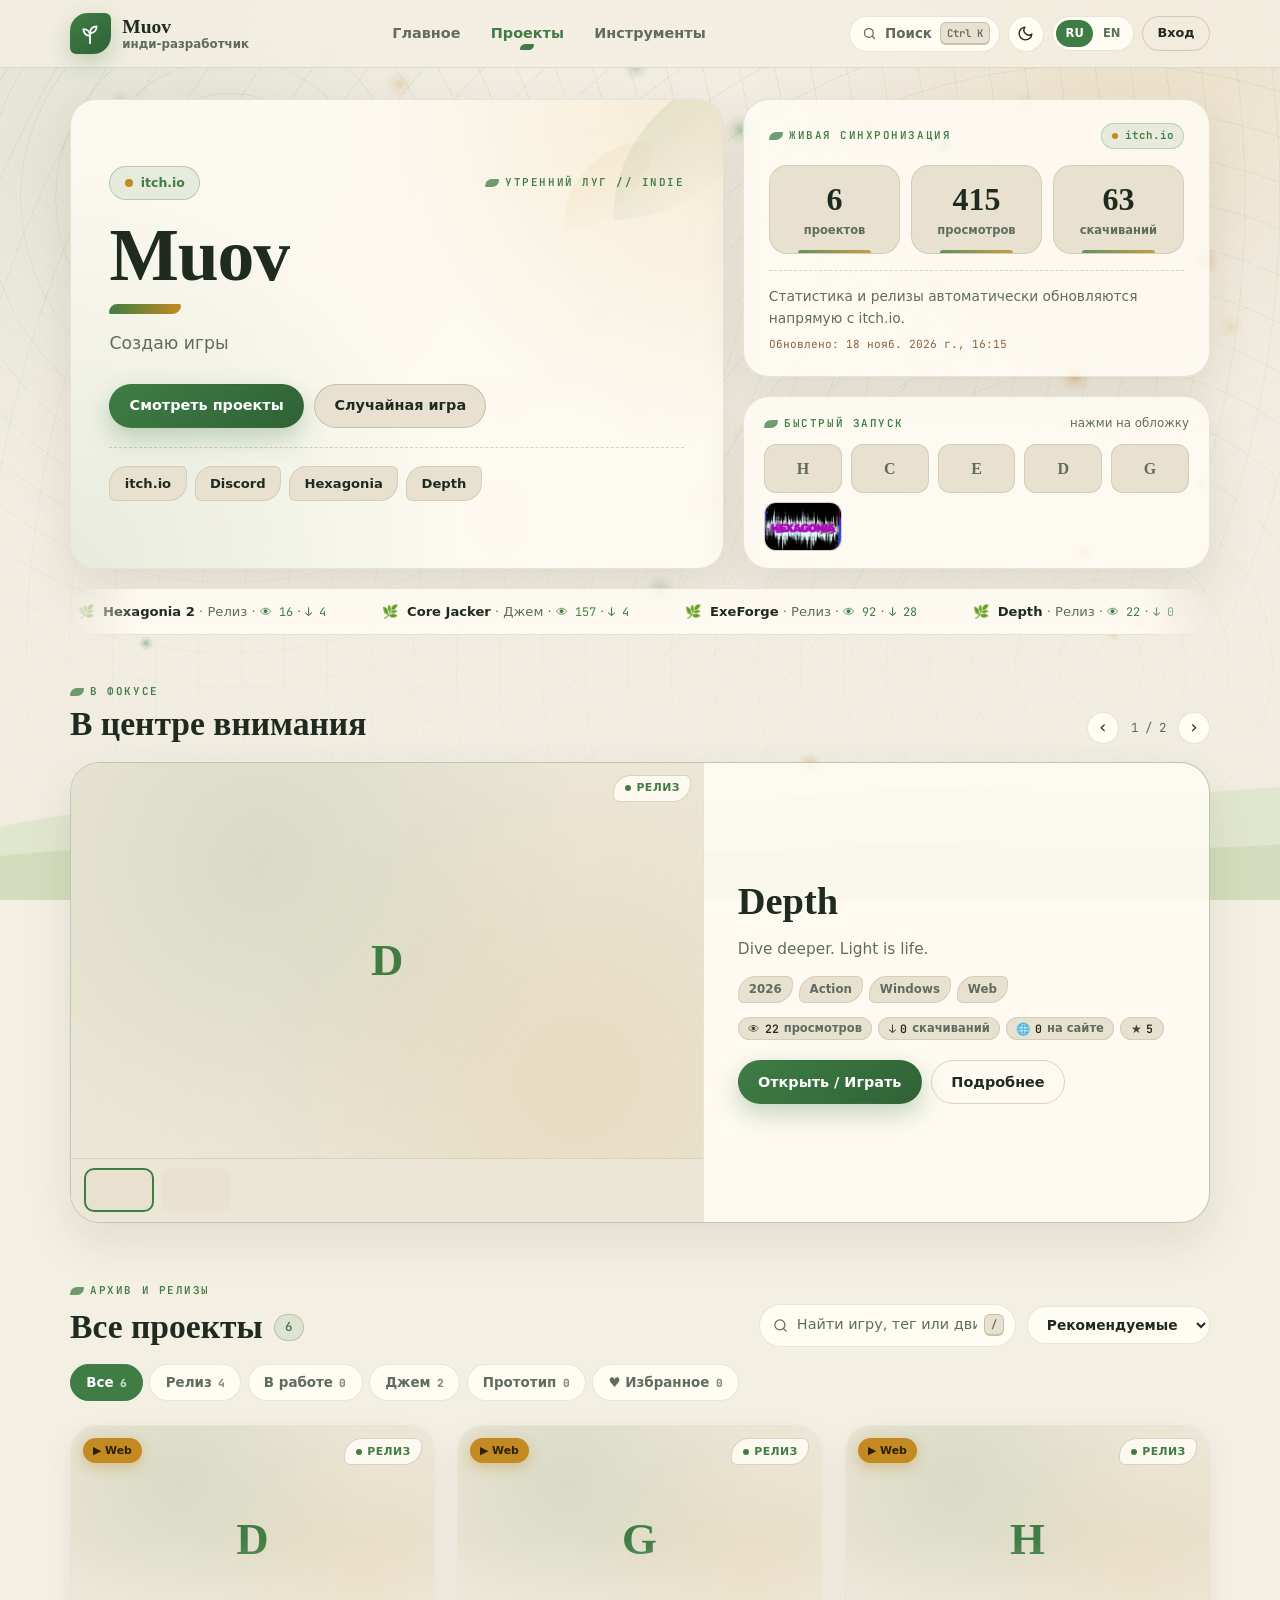
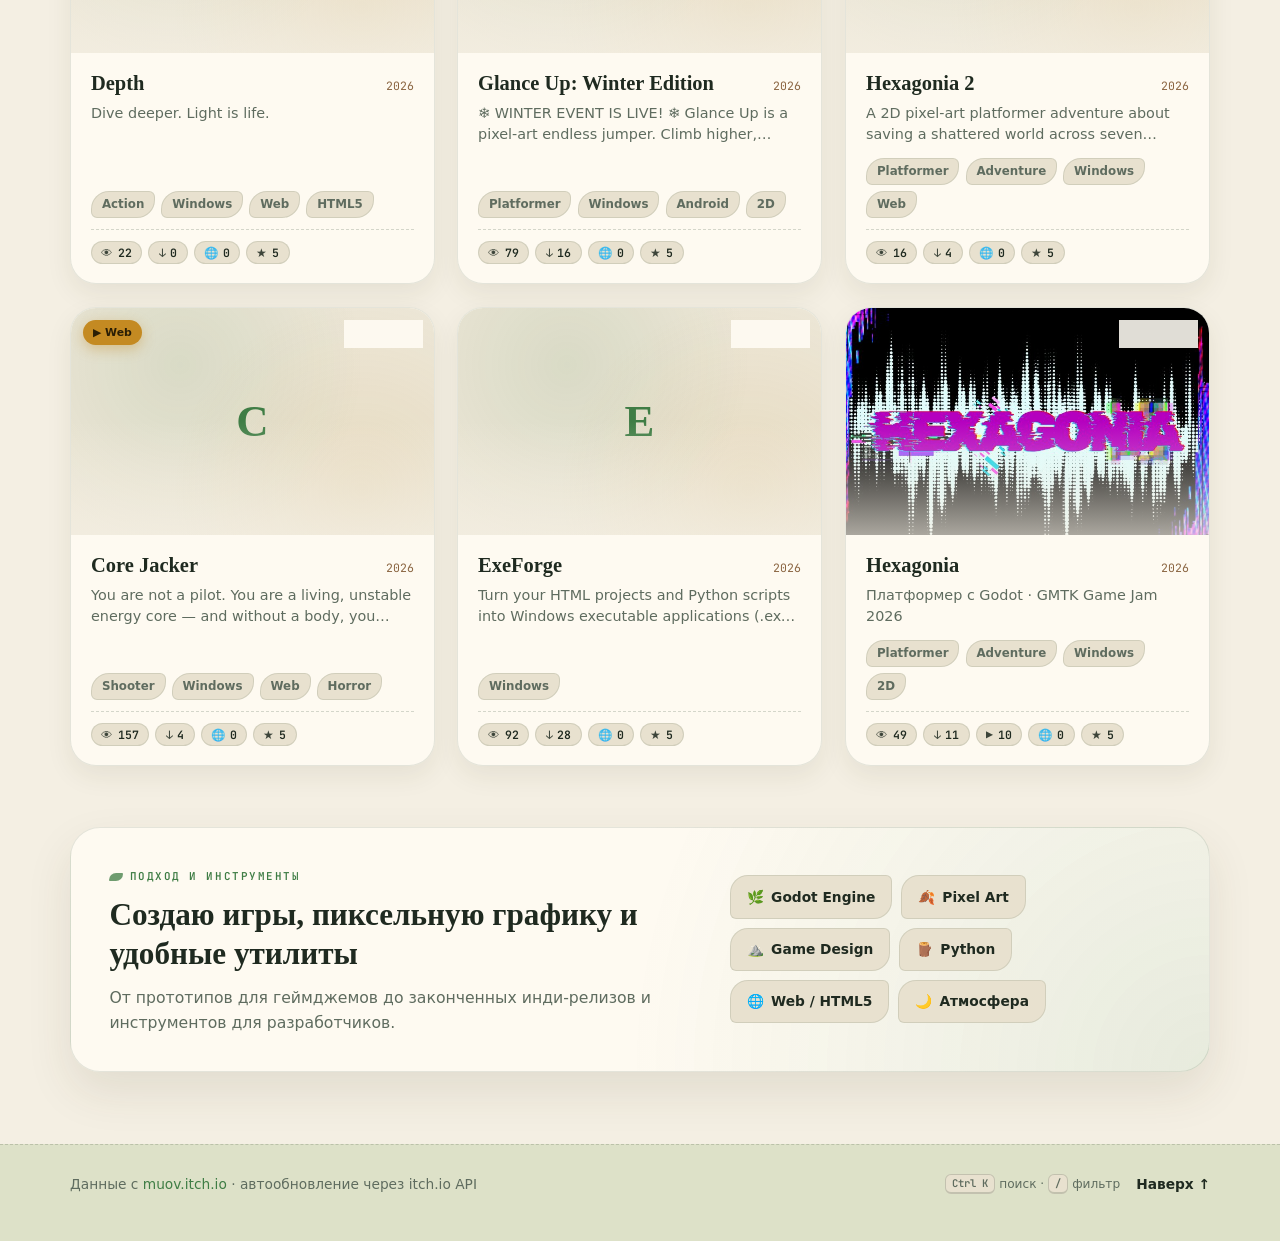
==== commit a0acfc78: "Update index.html" ====
--- a/index.html
+++ b/index.html
@@ -3,15 +3,15 @@
 <head>
   <meta charset="UTF-8" />
   <meta name="viewport" content="width=device-width, initial-scale=1, viewport-fit=cover" />
-  <title>Muov — инди-игры и миры</title>
-  <meta name="description" content="Инди-разработчик Muov. Пиксельные платформеры, атмосферные миры, инструменты и эксперименты с механиками." />
+  <title>Muov — портфолио</title>
+  <meta name="description" content="Инди-разработчик Muov. Пиксельные платформеры, аркады, инструменты и эксперименты с механиками." />
   <meta name="theme-color" content="#0f1511" />
   <meta name="color-scheme" content="dark light" />
 
   <!-- Open Graph / соцсети -->
   <meta property="og:type" content="website" />
-  <meta property="og:title" content="Muov — инди-игры и миры" />
-  <meta property="og:description" content="Пиксельные платформеры, атмосферные миры и утилиты для разработчиков." />
+  <meta property="og:title" content="Muov — портфолио" />
+  <meta property="og:description" content="Пиксельные платформеры, аркады и утилиты для разработчиков." />
   <meta property="og:image" content="covers/hexagonia.jpg" />
   <meta name="twitter:card" content="summary_large_image" />
 
@@ -293,7 +293,7 @@
       <div class="craft-card">
         <div class="craft-info">
           <span class="mono-kicker" id="lblCraft">Подход и инструменты</span>
-          <h2 class="craft-heading" id="craftHeading">Создаю атмосферные миры, пиксельную графику и удобные утилиты</h2>
+          <h2 class="craft-heading" id="craftHeading">Создаю игры, пиксельную графику и удобные утилиты</h2>
           <p class="craft-desc" id="craftDesc">От прототипов для геймджемов до законченных инди-релизов и инструментов для разработчиков.</p>
         </div>
         <div class="craft-tags" id="craftTags">
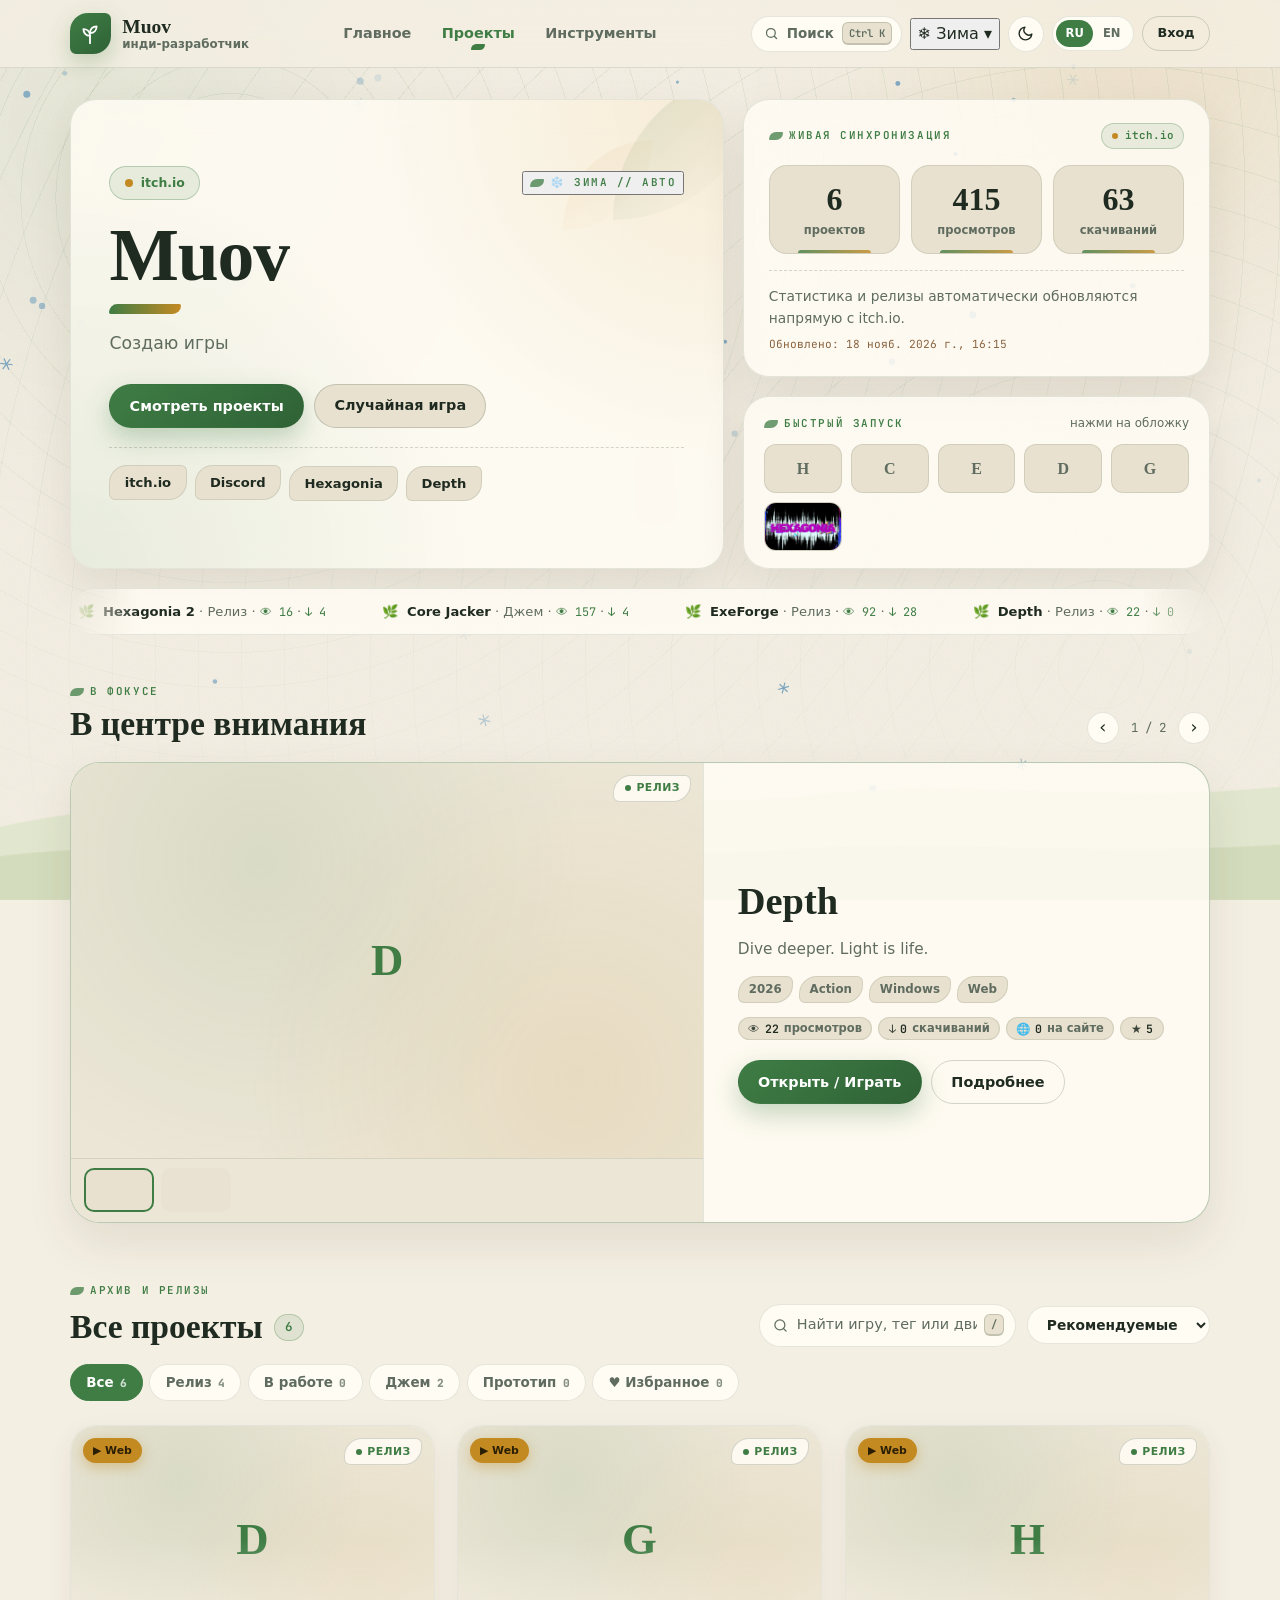
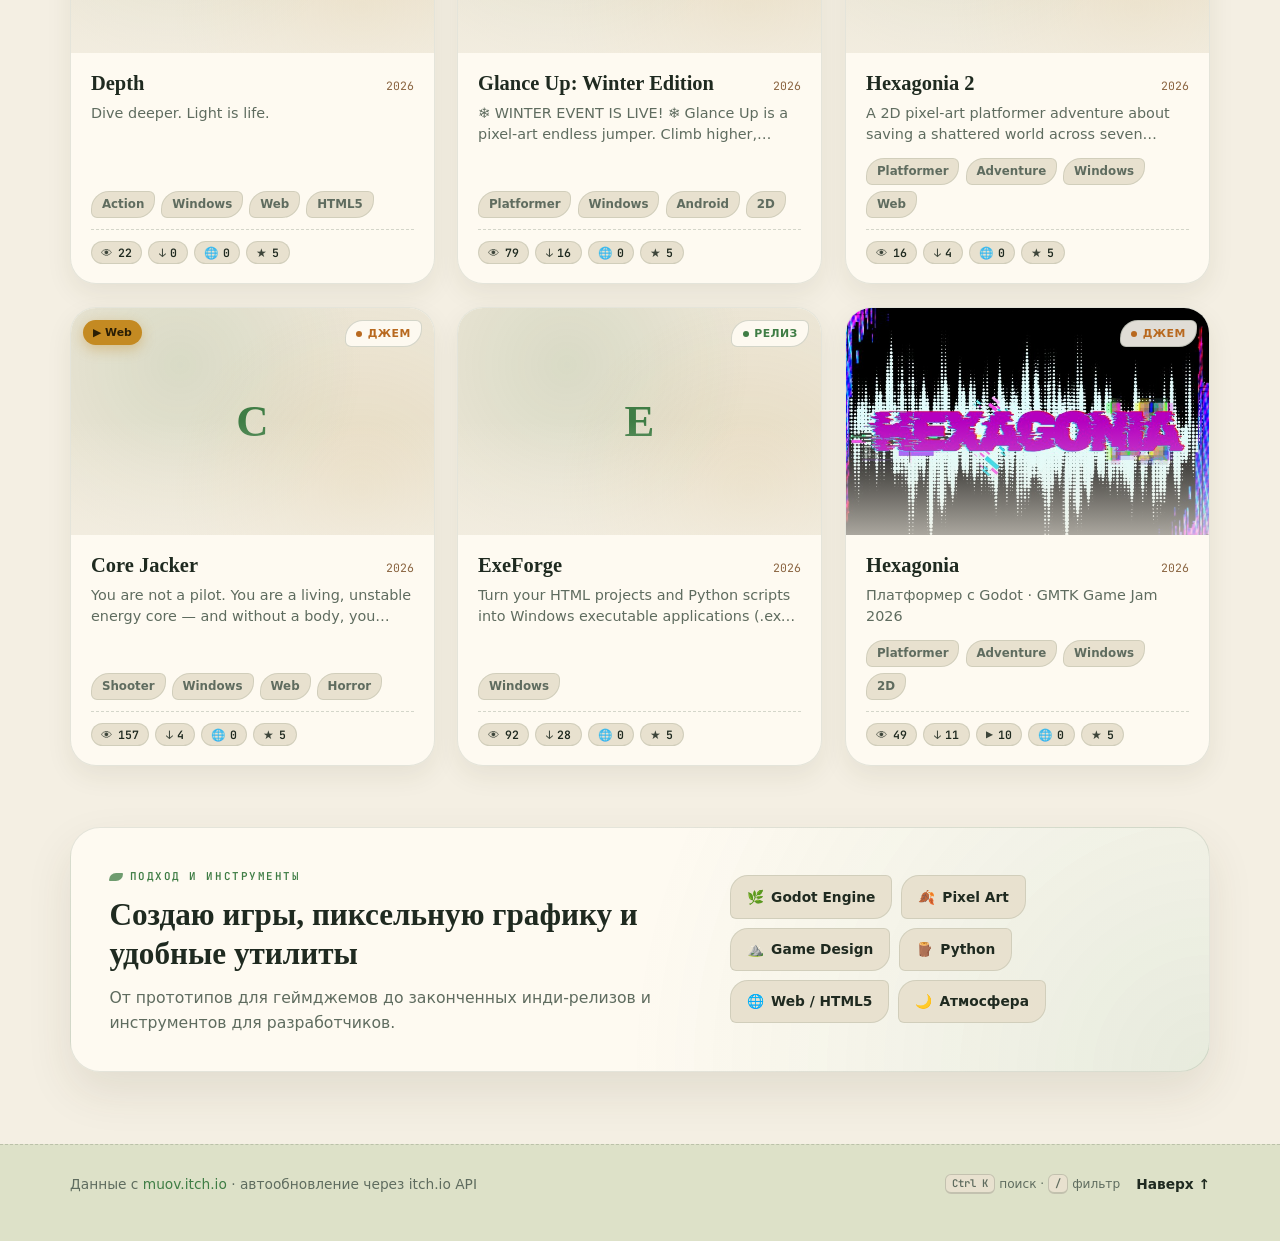
==== commit df568c38: "Update index.html" ====
--- a/index.html
+++ b/index.html
@@ -27,7 +27,14 @@
         const prefersLight = window.matchMedia && window.matchMedia("(prefers-color-scheme: light)").matches;
         const theme = stored === "light" || stored === "dark" ? stored : prefersLight ? "light" : "dark";
         const lang = localStorage.getItem("muov-lang") === "en" ? "en" : "ru";
+        const pref = localStorage.getItem("muov-season") || "auto";
+        const m = new Date().getMonth();
+        const calSeason = m === 11 || m <= 1 ? "winter" : m <= 4 ? "spring" : m <= 7 ? "summer" : "autumn";
+        const valid = ["autumn", "winter", "spring", "summer", "rain"];
+        const season = valid.includes(pref) ? pref : calSeason;
         document.documentElement.setAttribute("data-theme", theme);
+        document.documentElement.setAttribute("data-season", season);
+        document.documentElement.setAttribute("data-season-pref", valid.includes(pref) ? pref : "auto");
         document.documentElement.lang = lang;
         const meta = document.querySelector('meta[name="theme-color"]');
         if (meta) meta.setAttribute("content", theme === "light" ? "#f4efe3" : "#0f1511");
@@ -96,6 +103,40 @@
           <kbd>Ctrl K</kbd>
         </button>
 
+        <div class="season-control" id="seasonControl">
+          <button type="button" class="season-pill" id="btnSeason" aria-expanded="false" aria-haspopup="menu" aria-controls="seasonMenu" title="Атмосфера и погода">
+            <span id="seasonIcon" aria-hidden="true">🍂</span>
+            <span class="season-pill-label" id="seasonLabel">Осень</span>
+            <span class="season-caret" aria-hidden="true">▾</span>
+          </button>
+          <div class="season-menu" id="seasonMenu" role="menu" hidden>
+            <button type="button" class="season-opt" role="menuitemradio" data-season-pick="auto">
+              <span class="s-ico">🧭</span>
+              <span class="s-meta"><strong>Авто</strong><small>По дате</small></span>
+            </button>
+            <button type="button" class="season-opt" role="menuitemradio" data-season-pick="autumn">
+              <span class="s-ico">🍂</span>
+              <span class="s-meta"><strong>Осень</strong><small>Листопад</small></span>
+            </button>
+            <button type="button" class="season-opt" role="menuitemradio" data-season-pick="winter">
+              <span class="s-ico">❄️</span>
+              <span class="s-meta"><strong>Зима</strong><small>Снегопад</small></span>
+            </button>
+            <button type="button" class="season-opt" role="menuitemradio" data-season-pick="spring">
+              <span class="s-ico">🌸</span>
+              <span class="s-meta"><strong>Весна</strong><small>Лепестки</small></span>
+            </button>
+            <button type="button" class="season-opt" role="menuitemradio" data-season-pick="summer">
+              <span class="s-ico">☀️</span>
+              <span class="s-meta"><strong>Лето</strong><small>Светлячки</small></span>
+            </button>
+            <button type="button" class="season-opt" role="menuitemradio" data-season-pick="rain">
+              <span class="s-ico">🌧️</span>
+              <span class="s-meta"><strong>Дождь</strong><small>Лесной дождь</small></span>
+            </button>
+          </div>
+        </div>
+
         <button type="button" class="icon-btn theme-btn" id="btnTheme" title="Сменить тему" aria-label="Сменить тему">
           <svg class="icon-sun" width="17" height="17" viewBox="0 0 24 24" fill="none" stroke="currentColor" stroke-width="2" stroke-linecap="round" stroke-linejoin="round" aria-hidden="true">
             <circle cx="12" cy="12" r="4"/>
@@ -158,7 +199,7 @@
             <span class="pulse-dot" aria-hidden="true"></span>
             <span id="heroCity">itch.io · открыт к идеям</span>
           </div>
-          <span class="mono-kicker" id="heroSeason">ИНДИ-МАСТЕРСКАЯ</span>
+          <button type="button" class="season-hero-btn mono-kicker" id="heroSeason" title="Сменить атмосферу">🍂 ОСЕНЬ // АВТО</button>
         </div>
 
         <h1 class="hero-title" id="heroTitle">Muov</h1>
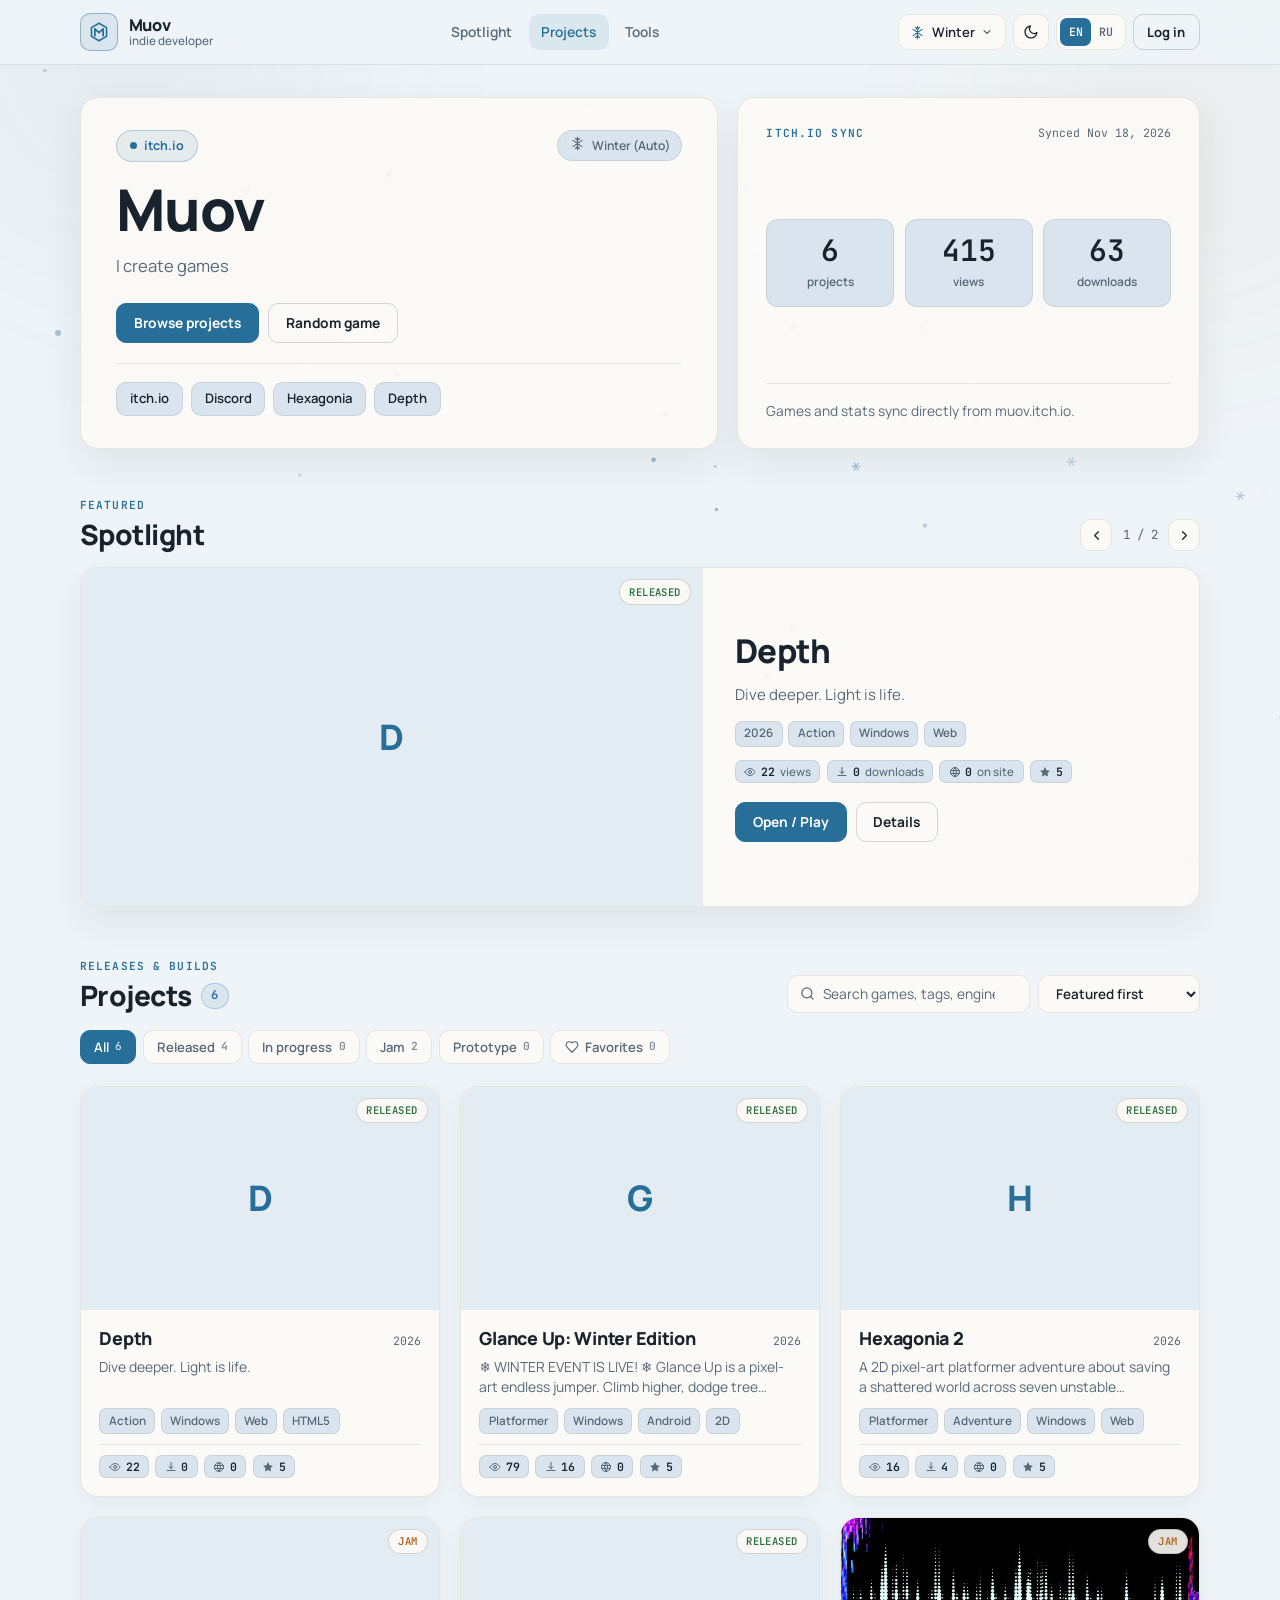
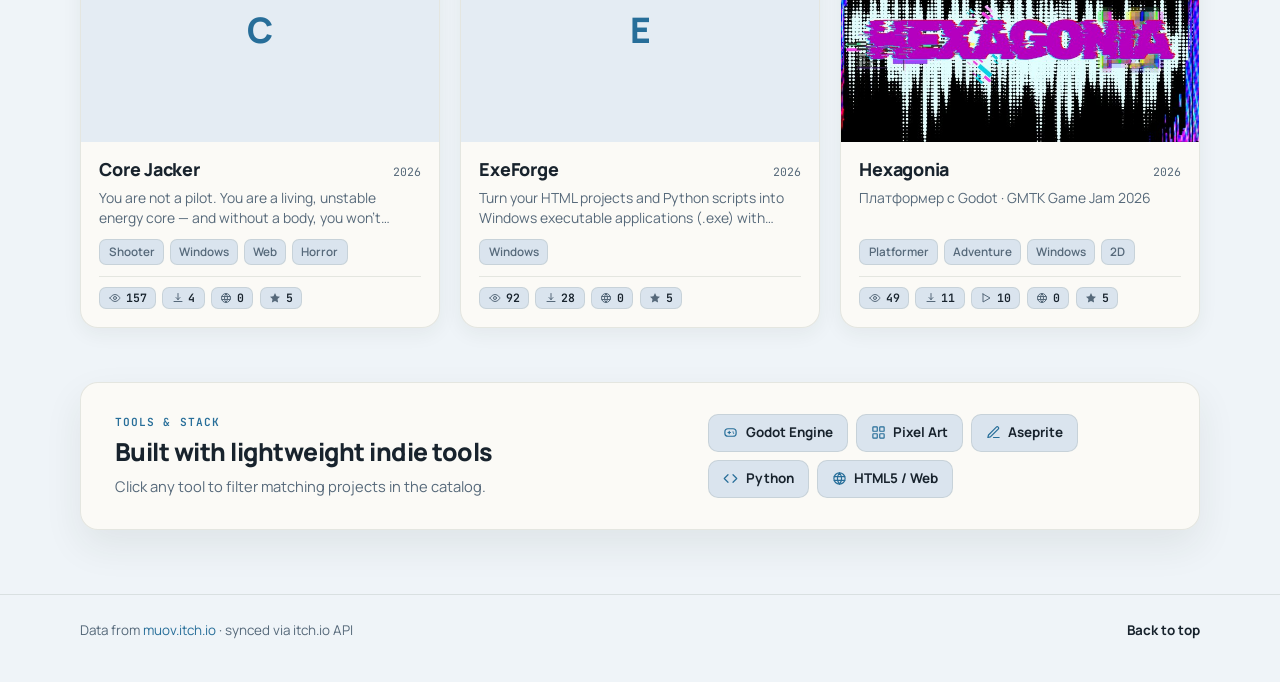
==== commit d99d2a72: "Add files via upload" ====
--- a/index.html
+++ b/index.html
@@ -1,21 +1,19 @@
 <!DOCTYPE html>
-<html lang="ru" data-theme="dark">
+<html lang="en" data-theme="dark">
 <head>
   <meta charset="UTF-8" />
   <meta name="viewport" content="width=device-width, initial-scale=1, viewport-fit=cover" />
-  <title>Muov — портфолио</title>
-  <meta name="description" content="Инди-разработчик Muov. Пиксельные платформеры, аркады, инструменты и эксперименты с механиками." />
-  <meta name="theme-color" content="#0f1511" />
+  <title>Muov — Indie Games &amp; Tools</title>
+  <meta name="description" content="Indie game developer Muov. Pixel-art platformers, arcade games, and developer utilities." />
+  <meta name="theme-color" content="#0e1310" />
   <meta name="color-scheme" content="dark light" />
 
-  <!-- Open Graph / соцсети -->
   <meta property="og:type" content="website" />
-  <meta property="og:title" content="Muov — портфолио" />
-  <meta property="og:description" content="Пиксельные платформеры, аркады и утилиты для разработчиков." />
+  <meta property="og:title" content="Muov — Indie Games &amp; Tools" />
+  <meta property="og:description" content="Indie games, game jam builds, and tools by Muov." />
   <meta property="og:image" content="covers/hexagonia.jpg" />
   <meta name="twitter:card" content="summary_large_image" />
 
-  <!-- PWA -->
   <link rel="manifest" href="manifest.webmanifest" />
   <link rel="icon" href="icon.svg" type="image/svg+xml" />
   <link rel="apple-touch-icon" href="icon.svg" />
@@ -23,10 +21,10 @@
   <script>
     (() => {
       try {
-        const stored = localStorage.getItem("muov-theme");
+        const storedTheme = localStorage.getItem("muov-theme");
         const prefersLight = window.matchMedia && window.matchMedia("(prefers-color-scheme: light)").matches;
-        const theme = stored === "light" || stored === "dark" ? stored : prefersLight ? "light" : "dark";
-        const lang = localStorage.getItem("muov-lang") === "en" ? "en" : "ru";
+        const theme = storedTheme === "light" || storedTheme === "dark" ? storedTheme : prefersLight ? "light" : "dark";
+        const lang = localStorage.getItem("muov-lang") === "ru" ? "ru" : "en";
         const pref = localStorage.getItem("muov-season") || "auto";
         const m = new Date().getMonth();
         const calSeason = m === 11 || m <= 1 ? "winter" : m <= 4 ? "spring" : m <= 7 ? "summer" : "autumn";
@@ -37,329 +35,15 @@
         document.documentElement.setAttribute("data-season-pref", valid.includes(pref) ? pref : "auto");
         document.documentElement.lang = lang;
         const meta = document.querySelector('meta[name="theme-color"]');
-        if (meta) meta.setAttribute("content", theme === "light" ? "#f4efe3" : "#0f1511");
+        if (meta) meta.setAttribute("content", theme === "light" ? "#f4f1ea" : "#0e1310");
       } catch (_) {}
     })();
   </script>
 
   <link rel="preconnect" href="https://fonts.googleapis.com" />
   <link rel="preconnect" href="https://fonts.gstatic.com" crossorigin />
-  <link href="https://fonts.googleapis.com/css2?family=JetBrains+Mono:wght@400;600&family=Nunito:wght@400;500;600;700;800&family=Playfair+Display:ital,wght@0,600;0,700;0,800;1,600&display=swap" rel="stylesheet" />
+  <link href="https://fonts.googleapis.com/css2?family=JetBrains+Mono:wght@400;500;600&family=Manrope:wght@400;500;600;700;800&display=swap" rel="stylesheet" />
   <link rel="stylesheet" href="styles.css" />
-
-  <script type="application/ld+json">
-  {
-    "@context": "https://schema.org",
-    "@type": "Person",
-    "name": "Muov",
-    "jobTitle": "Indie game developer",
-    "url": "https://muov.itch.io/",
-    "sameAs": ["https://muov.itch.io/", "https://discord.gg/8GpzEHQqG3"]
-  }
-  </script>
-</head>
-<body>
-  <a class="skip-link" href="#catalog">К проектам</a>
-
-  <div class="nature-backdrop" aria-hidden="true">
-    <div class="sun-glow"></div>
-    <div class="moss-glow"></div>
-    <div class="topo-lines"></div>
-    <div class="paper-grain"></div>
-    <canvas id="fireflies"></canvas>
-    <svg class="forest-silhouette" viewBox="0 0 1440 320" preserveAspectRatio="none">
-      <path class="hill-far" d="M0,220 C180,170 320,210 480,185 C650,158 760,200 920,176 C1080,152 1240,190 1440,165 L1440,320 L0,320 Z"/>
-      <path class="hill-near" d="M0,260 C140,238 260,262 420,246 C600,228 720,268 900,250 C1060,234 1220,262 1440,244 L1440,320 L0,320 Z"/>
-    </svg>
-  </div>
-  <div class="scroll-progress" id="scrollProgress" aria-hidden="true"></div>
-
-  <header class="topbar">
-    <div class="container topbar-row">
-      <a class="brand" href="#top">
-        <span class="brand-mark" aria-hidden="true">
-          <svg width="22" height="22" viewBox="0 0 24 24" fill="none" stroke="currentColor" stroke-width="2" stroke-linecap="round" stroke-linejoin="round">
-            <path d="M12 22v-8"/>
-            <path d="M12 14c-4.6 0-7.2-3.1-7.2-7.4 4.2 0 7.2 2.7 7.2 7.4Z"/>
-            <path d="M12 11c4.6 0 7.2-3.1 7.2-7.4-4.2 0-7.2 2.7-7.2 7.4Z"/>
-          </svg>
-        </span>
-        <span class="brand-meta">
-          <strong id="brandName">Muov</strong>
-          <small id="brandRole">инди-разработчик</small>
-        </span>
-      </a>
-
-      <nav class="nav-links" aria-label="Разделы">
-        <a href="#featured" class="nav-link" id="navSpotlight">Главное</a>
-        <a href="#catalog" class="nav-link" id="navCatalog">Проекты</a>
-        <a href="#craft" class="nav-link" id="navCraft">Инструменты</a>
-      </nav>
-
-      <div class="nav-actions" aria-label="Действия">
-        <button type="button" class="palette-trigger" id="btnPalette" aria-label="Быстрый поиск">
-          <svg width="15" height="15" viewBox="0 0 24 24" fill="none" stroke="currentColor" stroke-width="2" stroke-linecap="round" aria-hidden="true"><circle cx="11" cy="11" r="7"/><path d="m20 20-3.5-3.5"/></svg>
-          <span class="palette-trigger-label" id="paletteTriggerLabel">Поиск</span>
-          <kbd>Ctrl K</kbd>
-        </button>
-
-        <div class="season-control" id="seasonControl">
-          <button type="button" class="season-pill" id="btnSeason" aria-expanded="false" aria-haspopup="menu" aria-controls="seasonMenu" title="Атмосфера и погода">
-            <span id="seasonIcon" aria-hidden="true">🍂</span>
-            <span class="season-pill-label" id="seasonLabel">Осень</span>
-            <span class="season-caret" aria-hidden="true">▾</span>
-          </button>
-          <div class="season-menu" id="seasonMenu" role="menu" hidden>
-            <button type="button" class="season-opt" role="menuitemradio" data-season-pick="auto">
-              <span class="s-ico">🧭</span>
-              <span class="s-meta"><strong>Авто</strong><small>По дате</small></span>
-            </button>
-            <button type="button" class="season-opt" role="menuitemradio" data-season-pick="autumn">
-              <span class="s-ico">🍂</span>
-              <span class="s-meta"><strong>Осень</strong><small>Листопад</small></span>
-            </button>
-            <button type="button" class="season-opt" role="menuitemradio" data-season-pick="winter">
-              <span class="s-ico">❄️</span>
-              <span class="s-meta"><strong>Зима</strong><small>Снегопад</small></span>
-            </button>
-            <button type="button" class="season-opt" role="menuitemradio" data-season-pick="spring">
-              <span class="s-ico">🌸</span>
-              <span class="s-meta"><strong>Весна</strong><small>Лепестки</small></span>
-            </button>
-            <button type="button" class="season-opt" role="menuitemradio" data-season-pick="summer">
-              <span class="s-ico">☀️</span>
-              <span class="s-meta"><strong>Лето</strong><small>Светлячки</small></span>
-            </button>
-            <button type="button" class="season-opt" role="menuitemradio" data-season-pick="rain">
-              <span class="s-ico">🌧️</span>
-              <span class="s-meta"><strong>Дождь</strong><small>Лесной дождь</small></span>
-            </button>
-          </div>
-        </div>
-
-        <button type="button" class="icon-btn theme-btn" id="btnTheme" title="Сменить тему" aria-label="Сменить тему">
-          <svg class="icon-sun" width="17" height="17" viewBox="0 0 24 24" fill="none" stroke="currentColor" stroke-width="2" stroke-linecap="round" stroke-linejoin="round" aria-hidden="true">
-            <circle cx="12" cy="12" r="4"/>
-            <path d="M12 2v2M12 20v2M4.93 4.93l1.41 1.41M17.66 17.66l1.41 1.41M2 12h2M20 12h2M6.34 17.66l-1.41 1.41M19.07 4.93l-1.41 1.41"/>
-          </svg>
-          <svg class="icon-moon" width="17" height="17" viewBox="0 0 24 24" fill="none" stroke="currentColor" stroke-width="2" stroke-linecap="round" stroke-linejoin="round" aria-hidden="true">
-            <path d="M21 12.79A9 9 0 1 1 11.21 3 7 7 0 0 0 21 12.79z"/>
-          </svg>
-        </button>
-
-        <div class="lang-toggle" role="group" aria-label="Language">
-          <button type="button" class="lang-btn active" data-lang="ru">RU</button>
-          <button type="button" class="lang-btn" data-lang="en">EN</button>
-        </div>
-
-        <button type="button" class="btn outline sm" id="btnLogin">Вход</button>
-
-        <button type="button" class="icon-btn menu-btn" id="btnMobileMenu" aria-expanded="false" aria-controls="mobileDrawer" aria-label="Меню">
-          <svg width="18" height="18" viewBox="0 0 24 24" fill="none" stroke="currentColor" stroke-width="2" stroke-linecap="round">
-            <path d="M4 7h16M4 12h16M4 17h16"/>
-          </svg>
-        </button>
-      </div>
-    </div>
-
-    <div id="adminNav" class="admin-ribbon" hidden>
-      <div class="container admin-ribbon-row">
-        <span class="admin-ribbon-label" id="adminRibbonTitle">Режим студии</span>
-        <div class="admin-bar">
-          <button type="button" class="btn ghost sm" id="btnProfile">Профиль</button>
-          <button type="button" class="btn ghost sm" id="btnExport">Экспорт</button>
-          <label class="btn ghost sm file-btn">
-            <span id="importLabel">Импорт</span>
-            <input type="file" id="fileImport" accept="application/json,.json" hidden />
-          </label>
-          <button type="button" class="btn primary sm" id="btnAdd">+ Проект</button>
-          <button type="button" class="btn ghost sm danger-text" id="btnLogout">Выйти</button>
-        </div>
-      </div>
-    </div>
-
-    <div id="mobileDrawer" class="mobile-drawer" hidden>
-      <div class="container mobile-drawer-inner">
-        <a href="#featured" class="mobile-link" data-close-drawer id="mobNavSpotlight">Главное</a>
-        <a href="#catalog" class="mobile-link" data-close-drawer id="mobNavCatalog">Проекты</a>
-        <a href="#craft" class="mobile-link" data-close-drawer id="mobNavCraft">Инструменты</a>
-      </div>
-    </div>
-  </header>
-
-  <main id="top" class="container">
-    <!-- Hero -->
-    <section class="hero-stage">
-      <div class="panel hero-main">
-        <span class="leaf-deco leaf-a" aria-hidden="true"></span>
-        <span class="leaf-deco leaf-b" aria-hidden="true"></span>
-
-        <div class="hero-top-row">
-          <div class="status-pill">
-            <span class="pulse-dot" aria-hidden="true"></span>
-            <span id="heroCity">itch.io · открыт к идеям</span>
-          </div>
-          <button type="button" class="season-hero-btn mono-kicker" id="heroSeason" title="Сменить атмосферу">🍂 ОСЕНЬ // АВТО</button>
-        </div>
-
-        <h1 class="hero-title" id="heroTitle">Muov</h1>
-        <p class="hero-bio" id="heroBio"></p>
-
-        <div class="hero-primary-actions">
-          <a href="#catalog" class="btn primary" id="btnExplore">Смотреть проекты</a>
-          <button type="button" class="btn surface" id="btnRandom">Случайная игра</button>
-        </div>
-
-        <div class="hero-cta" id="heroLinks"></div>
-      </div>
-
-      <div class="hero-side">
-        <div class="panel telemetry-card" aria-label="Общая статистика">
-          <div class="telemetry-head">
-            <span class="mono-kicker" id="noteKicker">Живая синхронизация</span>
-            <span class="live-badge"><i class="pulse-dot sm"></i> itch.io</span>
-          </div>
-
-          <div class="metrics-grid">
-            <div class="metric">
-              <span class="metric-num" id="sumProjects">0</span>
-              <span class="metric-lbl" id="lblSumProjects">проектов</span>
-            </div>
-            <div class="metric">
-              <span class="metric-num" id="sumViews">0</span>
-              <span class="metric-lbl" id="lblSumViews">просмотров</span>
-            </div>
-            <div class="metric">
-              <span class="metric-num" id="sumDownloads">0</span>
-              <span class="metric-lbl" id="lblSumDownloads">скачиваний</span>
-            </div>
-          </div>
-
-          <div class="telemetry-foot">
-            <p class="note-text" id="noteText">Статистика и релизы автоматически обновляются напрямую с itch.io.</p>
-            <span class="note-date" id="syncUpdated"></span>
-          </div>
-        </div>
-
-        <div class="panel strip-card">
-          <div class="strip-head">
-            <span class="mono-kicker" id="lblQuickLaunch">Быстрый запуск</span>
-            <span class="strip-hint" id="lblQuickHint">нажми на обложку</span>
-          </div>
-          <div class="hero-strip" id="heroStrip"></div>
-        </div>
-      </div>
-    </section>
-
-    <div class="field-ticker" aria-label="Лента проектов">
-      <div class="ticker-track" id="tickerTrack"></div>
-    </div>
-
-    <div class="sync-toast" id="syncStatus" hidden></div>
-    <p class="admin-banner" id="adminBadge" hidden></p>
-
-    <!-- Spotlight -->
-    <section class="spotlight-wrap reveal" id="featured" hidden>
-      <div class="section-header">
-        <div class="section-heading-group">
-          <span class="mono-kicker" id="lblSpotlightKicker">В ФОКУСЕ</span>
-          <h2 class="section-heading" id="lblSpotlight">В центре внимания</h2>
-        </div>
-        <div class="spotlight-controls" id="spotlightControls" hidden>
-          <button type="button" class="icon-btn sm" id="btnSpotPrev" aria-label="Предыдущий проект">‹</button>
-          <span class="spotlight-counter" id="spotCounter">1 / 1</span>
-          <button type="button" class="icon-btn sm" id="btnSpotNext" aria-label="Следующий проект">›</button>
-        </div>
-      </div>
-      <div class="spotlight-card" id="spotlightHost"></div>
-    </section>
-
-    <!-- Catalog -->
-    <section class="catalog-wrap reveal" id="catalog">
-      <div class="catalog-header">
-        <div class="catalog-title-group">
-          <div>
-            <span class="mono-kicker" id="lblCatalogKicker">АРХИВ И РЕЛИЗЫ</span>
-            <div class="title-with-count">
-              <h2 class="section-heading" id="lblCatalog">Все проекты</h2>
-              <span class="count-badge" id="visibleCount">0</span>
-            </div>
-          </div>
-        </div>
-
-        <div class="catalog-controls">
-          <div class="search-wrap">
-            <svg class="search-icon" width="15" height="15" viewBox="0 0 24 24" fill="none" stroke="currentColor" stroke-width="2" stroke-linecap="round" stroke-linejoin="round" aria-hidden="true">
-              <circle cx="11" cy="11" r="8"/>
-              <path d="m21 21-4.3-4.3"/>
-            </svg>
-            <input type="search" class="search-field" id="search" placeholder="Найти игру, тег или движок…" autocomplete="off" />
-            <kbd class="search-kbd" aria-hidden="true">/</kbd>
-            <button type="button" class="clear-search" id="btnClearSearch" hidden aria-label="Очистить поиск">×</button>
-          </div>
-
-          <label class="sort-wrap">
-            <select class="sort-select" id="sortSelect" aria-label="Сортировка">
-              <option value="featured">Рекомендуемые</option>
-              <option value="views">По просмотрам</option>
-              <option value="downloads">По скачиваниям</option>
-              <option value="year">Сначала новые</option>
-            </select>
-          </label>
-        </div>
-      </div>
-
-      <div class="filter-bar">
-        <div class="filter-pills" id="filters">
-          <button type="button" class="pill active" data-filter="all">Все</button>
-          <button type="button" class="pill" data-filter="released">Релиз</button>
-          <button type="button" class="pill" data-filter="wip">В работе</button>
-          <button type="button" class="pill" data-filter="jam">Джем</button>
-          <button type="button" class="pill" data-filter="prototype">Прототип</button>
-          <button type="button" class="pill pill-fav" data-filter="fav">♥ Избранное</button>
-        </div>
-        <button type="button" class="active-tag-chip" id="activeTagChip" hidden></button>
-      </div>
-
-      <div class="cards-grid" id="grid" role="list"></div>
-      <div class="empty-box" id="empty" hidden>
-        <span class="empty-leaf" aria-hidden="true">🍃</span>
-        <p id="emptyText">Ничего не найдено.</p>
-        <button type="button" class="btn outline sm" id="btnResetFilters">Сбросить фильтры</button>
-      </div>
-    </section>
-
-    <!-- Craft -->
-    <section class="craft-wrap reveal" id="craft">
-      <div class="craft-card">
-        <div class="craft-info">
-          <span class="mono-kicker" id="lblCraft">Подход и инструменты</span>
-          <h2 class="craft-heading" id="craftHeading">Создаю игры, пиксельную графику и удобные утилиты</h2>
-          <p class="craft-desc" id="craftDesc">От прототипов для геймджемов до законченных инди-релизов и инструментов для разработчиков.</p>
-        </div>
-        <div class="craft-tags" id="craftTags">
-          <button type="button" class="craft-tag" data-craft-query="Godot"><span>🌿</span> Godot Engine</button>
-          <button type="button" class="craft-tag" data-craft-query="Pixel Art"><span>🍂</span> Pixel Art</button>
-          <button type="button" class="craft-tag" data-craft-query="Platformer"><span>⛰️</span> Game Design</button>
-          <button type="button" class="craft-tag" data-craft-query="Python"><span>🪵</span> Python</button>
-          <button type="button" class="craft-tag" data-craft-query="Web"><span>🌐</span> Web / HTML5</button>
-          <button type="button" class="craft-tag" data-craft-query="Atmospheric"><span>🌙</span> Атмосфера</button>
-        </div>
-      </div>
-    </section>
-  </main>
-
-  <footer class="site-footer">
-    <div class="container footer-row">
-      <p id="footerText">
-        Данные с <a href="https://muov.itch.io/" target="_blank" rel="noopener">muov.itch.io</a> · автообновление через itch.io API
-      </p>
-      <div class="footer-right">
-        <span class="kbd-hints" id="kbdHints"><kbd>Ctrl K</kbd> поиск · <kbd>/</kbd> фильтр</span>
-        <a href="#top" class="back-top" id="backTop">Наверх ↑</a>
-      </div>
-    </div>
-  </footer>
 
   <script type="application/json" id="giscusConfig">
   {
@@ -369,33 +53,322 @@
     "categoryId": "DIC_kwDOVZsDQ84DJxqO"
   }
   </script>
+</head>
+<body>
+  <a class="skip-link" href="#catalog">Skip to projects</a>
+
+  <div class="atmosphere-layer" aria-hidden="true">
+    <div class="ambient-wash wash-a"></div>
+    <div class="ambient-wash wash-b"></div>
+    <canvas id="weatherCanvas"></canvas>
+  </div>
+
+  <header class="topbar">
+    <div class="container topbar-row">
+      <a class="brand" href="#top">
+        <span class="brand-mark" aria-hidden="true">
+          <svg width="22" height="22" viewBox="0 0 24 24" fill="none">
+            <path d="M12 2.5L20.2 7.25V16.75L12 21.5L3.8 16.75V7.25L12 2.5Z" stroke="currentColor" stroke-width="1.75" stroke-linejoin="round"/>
+            <path d="M7.5 16V8.5L12 12.6L16.5 8.5V16" stroke="currentColor" stroke-width="1.9" stroke-linecap="round" stroke-linejoin="round"/>
+          </svg>
+        </span>
+        <span class="brand-meta">
+          <strong id="brandName">Muov</strong>
+          <small id="brandRole">indie developer</small>
+        </span>
+      </a>
+
+      <nav class="nav-links" aria-label="Primary navigation">
+        <a href="#featured" class="nav-link" id="navSpotlight">Spotlight</a>
+        <a href="#catalog" class="nav-link" id="navCatalog">Projects</a>
+        <a href="#craft" class="nav-link" id="navCraft">Tools</a>
+      </nav>
+
+      <div class="nav-actions" aria-label="Controls">
+        <div class="season-control" id="seasonControl">
+          <button type="button" class="ctrl-btn season-pill" id="btnSeason" aria-expanded="false" aria-haspopup="menu" aria-controls="seasonMenu" title="Weather &amp; season">
+            <span class="season-svg" id="seasonIcon" aria-hidden="true"></span>
+            <span class="season-pill-label" id="seasonLabel">Autumn</span>
+            <svg class="season-caret" width="12" height="12" viewBox="0 0 24 24" fill="none" stroke="currentColor" stroke-width="2.2" stroke-linecap="round" stroke-linejoin="round" aria-hidden="true">
+              <path d="m6 9 6 6 6-6"/>
+            </svg>
+          </button>
+          <div class="season-menu" id="seasonMenu" role="menu" hidden>
+            <button type="button" class="season-opt" role="menuitemradio" data-season-pick="auto">
+              <span class="s-ico" data-s-icon="auto" aria-hidden="true"></span>
+              <span class="s-meta"><strong>Auto</strong><small>Current season</small></span>
+            </button>
+            <button type="button" class="season-opt" role="menuitemradio" data-season-pick="autumn">
+              <span class="s-ico" data-s-icon="autumn" aria-hidden="true"></span>
+              <span class="s-meta"><strong>Autumn</strong><small>Falling leaves</small></span>
+            </button>
+            <button type="button" class="season-opt" role="menuitemradio" data-season-pick="winter">
+              <span class="s-ico" data-s-icon="winter" aria-hidden="true"></span>
+              <span class="s-meta"><strong>Winter</strong><small>Snowfall</small></span>
+            </button>
+            <button type="button" class="season-opt" role="menuitemradio" data-season-pick="spring">
+              <span class="s-ico" data-s-icon="spring" aria-hidden="true"></span>
+              <span class="s-meta"><strong>Spring</strong><small>Blossoms</small></span>
+            </button>
+            <button type="button" class="season-opt" role="menuitemradio" data-season-pick="summer">
+              <span class="s-ico" data-s-icon="summer" aria-hidden="true"></span>
+              <span class="s-meta"><strong>Summer</strong><small>Fireflies</small></span>
+            </button>
+            <button type="button" class="season-opt" role="menuitemradio" data-season-pick="rain">
+              <span class="s-ico" data-s-icon="rain" aria-hidden="true"></span>
+              <span class="s-meta"><strong>Rain</strong><small>Forest rain</small></span>
+            </button>
+          </div>
+        </div>
+
+        <button type="button" class="ctrl-btn icon-only" id="btnTheme" title="Switch theme" aria-label="Switch theme">
+          <svg class="icon-sun" width="16" height="16" viewBox="0 0 24 24" fill="none" stroke="currentColor" stroke-width="1.9" stroke-linecap="round" stroke-linejoin="round" aria-hidden="true">
+            <circle cx="12" cy="12" r="4"/>
+            <path d="M12 2v2M12 20v2M4.93 4.93l1.41 1.41M17.66 17.66l1.41 1.41M2 12h2M20 12h2M6.34 17.66l-1.41 1.41M19.07 4.93l-1.41 1.41"/>
+          </svg>
+          <svg class="icon-moon" width="16" height="16" viewBox="0 0 24 24" fill="none" stroke="currentColor" stroke-width="1.9" stroke-linecap="round" stroke-linejoin="round" aria-hidden="true">
+            <path d="M21 12.79A9 9 0 1 1 11.21 3 7 7 0 0 0 21 12.79z"/>
+          </svg>
+        </button>
+
+        <div class="lang-toggle" role="group" aria-label="Language">
+          <button type="button" class="lang-btn active" data-lang="en">EN</button>
+          <button type="button" class="lang-btn" data-lang="ru">RU</button>
+        </div>
+
+        <button type="button" class="btn outline sm" id="btnLogin">Log in</button>
+
+        <button type="button" class="ctrl-btn icon-only menu-btn" id="btnMobileMenu" aria-expanded="false" aria-controls="mobileDrawer" aria-label="Menu">
+          <svg width="17" height="17" viewBox="0 0 24 24" fill="none" stroke="currentColor" stroke-width="1.9" stroke-linecap="round" aria-hidden="true">
+            <path d="M4 7h16M4 12h16M4 17h16"/>
+          </svg>
+        </button>
+      </div>
+    </div>
+
+    <div id="adminNav" class="admin-ribbon" hidden>
+      <div class="container admin-ribbon-row">
+        <span class="admin-ribbon-label" id="adminRibbonTitle">Owner Mode</span>
+        <div class="admin-bar">
+          <button type="button" class="btn ghost sm" id="btnProfile">Profile</button>
+          <button type="button" class="btn ghost sm" id="btnExport">Export</button>
+          <label class="btn ghost sm file-btn">
+            <span id="importLabel">Import</span>
+            <input type="file" id="fileImport" accept="application/json,.json" hidden />
+          </label>
+          <button type="button" class="btn primary sm" id="btnAdd">+ Project</button>
+          <button type="button" class="btn ghost sm danger-text" id="btnLogout">Log out</button>
+        </div>
+      </div>
+    </div>
+
+    <div id="mobileDrawer" class="mobile-drawer" hidden>
+      <div class="container mobile-drawer-inner">
+        <a href="#featured" class="mobile-link" data-close-drawer id="mobNavSpotlight">Spotlight</a>
+        <a href="#catalog" class="mobile-link" data-close-drawer id="mobNavCatalog">Projects</a>
+        <a href="#craft" class="mobile-link" data-close-drawer id="mobNavCraft">Tools</a>
+        <div class="mobile-lang-row">
+          <button type="button" class="lang-btn active" data-lang="en">EN</button>
+          <button type="button" class="lang-btn" data-lang="ru">RU</button>
+        </div>
+      </div>
+    </div>
+  </header>
+
+  <main id="top" class="container">
+    <!-- Hero -->
+    <section class="hero-stage">
+      <div class="surface-card hero-main">
+        <div class="hero-meta-row">
+          <span class="status-pill">
+            <span class="status-dot" aria-hidden="true"></span>
+            <span id="heroCity">itch.io</span>
+          </span>
+          <button type="button" class="season-inline-btn" id="heroSeason" title="Weather &amp; season">
+            <span id="heroSeasonIcon" aria-hidden="true"></span>
+            <span id="heroSeasonText">Autumn</span>
+          </button>
+        </div>
+
+        <h1 class="hero-title" id="heroTitle">Muov</h1>
+        <p class="hero-bio" id="heroBio">I create games</p>
+
+        <div class="hero-actions">
+          <a href="#catalog" class="btn primary" id="btnExplore">Browse projects</a>
+          <button type="button" class="btn outline" id="btnRandom">Random game</button>
+        </div>
+
+        <div class="hero-links" id="heroLinks"></div>
+      </div>
+
+      <aside class="surface-card hero-telemetry" aria-label="Portfolio overview">
+        <div class="telemetry-top">
+          <span class="section-eyebrow" id="noteKicker">itch.io Sync</span>
+          <span class="sync-dot-label" id="syncUpdated"></span>
+        </div>
+
+        <div class="metrics-grid">
+          <div class="metric-cell">
+            <span class="metric-num" id="sumProjects">0</span>
+            <span class="metric-lbl" id="lblSumProjects">projects</span>
+          </div>
+          <div class="metric-cell">
+            <span class="metric-num" id="sumViews">0</span>
+            <span class="metric-lbl" id="lblSumViews">views</span>
+          </div>
+          <div class="metric-cell">
+            <span class="metric-num" id="sumDownloads">0</span>
+            <span class="metric-lbl" id="lblSumDownloads">downloads</span>
+          </div>
+        </div>
+
+        <p class="telemetry-note" id="noteText">Games and stats sync directly from muov.itch.io.</p>
+      </aside>
+    </section>
+
+    <div class="sync-toast" id="syncStatus" hidden></div>
+    <p class="admin-banner" id="adminBadge" hidden></p>
+
+    <!-- Spotlight -->
+    <section class="spotlight-wrap reveal" id="featured" hidden>
+      <div class="section-head">
+        <div>
+          <span class="section-eyebrow" id="lblSpotlightKicker">Featured</span>
+          <h2 class="section-title" id="lblSpotlight">Spotlight</h2>
+        </div>
+        <div class="spotlight-controls" id="spotlightControls" hidden>
+          <button type="button" class="ctrl-btn icon-only sm" id="btnSpotPrev" aria-label="Previous project">
+            <svg width="15" height="15" viewBox="0 0 24 24" fill="none" stroke="currentColor" stroke-width="2" stroke-linecap="round" stroke-linejoin="round" aria-hidden="true"><path d="m15 18-6-6 6-6"/></svg>
+          </button>
+          <span class="spotlight-counter" id="spotCounter">1 / 1</span>
+          <button type="button" class="ctrl-btn icon-only sm" id="btnSpotNext" aria-label="Next project">
+            <svg width="15" height="15" viewBox="0 0 24 24" fill="none" stroke="currentColor" stroke-width="2" stroke-linecap="round" stroke-linejoin="round" aria-hidden="true"><path d="m9 18 6-6-6-6"/></svg>
+          </button>
+        </div>
+      </div>
+      <div class="spotlight-card" id="spotlightHost"></div>
+    </section>
+
+    <!-- Catalog -->
+    <section class="catalog-wrap reveal" id="catalog">
+      <div class="catalog-head">
+        <div class="catalog-title-block">
+          <span class="section-eyebrow" id="lblCatalogKicker">Releases &amp; Builds</span>
+          <div class="title-row">
+            <h2 class="section-title" id="lblCatalog">Projects</h2>
+            <span class="count-badge" id="visibleCount">0</span>
+          </div>
+        </div>
+
+        <div class="catalog-controls">
+          <div class="search-wrap">
+            <svg class="search-icon" width="15" height="15" viewBox="0 0 24 24" fill="none" stroke="currentColor" stroke-width="2" stroke-linecap="round" stroke-linejoin="round" aria-hidden="true">
+              <circle cx="11" cy="11" r="8"/>
+              <path d="m21 21-4.3-4.3"/>
+            </svg>
+            <input type="search" class="search-field" id="search" placeholder="Search games, tags, engines…" autocomplete="off" />
+            <button type="button" class="clear-search" id="btnClearSearch" hidden aria-label="Clear search">
+              <svg width="13" height="13" viewBox="0 0 24 24" fill="none" stroke="currentColor" stroke-width="2.2" stroke-linecap="round" aria-hidden="true"><path d="M18 6 6 18M6 6l12 12"/></svg>
+            </button>
+          </div>
+
+          <label class="sort-wrap">
+            <select class="sort-select" id="sortSelect" aria-label="Sort order">
+              <option value="featured">Featured first</option>
+              <option value="views">Most viewed</option>
+              <option value="downloads">Most downloaded</option>
+              <option value="year">Newest first</option>
+            </select>
+          </label>
+        </div>
+      </div>
+
+      <div class="filter-bar">
+        <div class="filter-pills" id="filters">
+          <button type="button" class="pill active" data-filter="all">All</button>
+          <button type="button" class="pill" data-filter="released">Released</button>
+          <button type="button" class="pill" data-filter="wip">In progress</button>
+          <button type="button" class="pill" data-filter="jam">Jam</button>
+          <button type="button" class="pill" data-filter="prototype">Prototype</button>
+          <button type="button" class="pill pill-fav" data-filter="fav">Favorites</button>
+        </div>
+        <button type="button" class="active-tag-chip" id="activeTagChip" hidden></button>
+      </div>
+
+      <div class="cards-grid" id="grid" role="list"></div>
+
+      <div class="empty-box" id="empty" hidden>
+        <svg class="empty-icon" width="28" height="28" viewBox="0 0 24 24" fill="none" stroke="currentColor" stroke-width="1.6" stroke-linecap="round" stroke-linejoin="round" aria-hidden="true">
+          <circle cx="11" cy="11" r="7"/>
+          <path d="m20 20-3.5-3.5"/>
+          <path d="M8 11h6"/>
+        </svg>
+        <p id="emptyText">No projects match your filter.</p>
+        <button type="button" class="btn outline sm" id="btnResetFilters">Reset filters</button>
+      </div>
+    </section>
+
+    <!-- Tools -->
+    <section class="craft-wrap reveal" id="craft">
+      <div class="surface-card craft-card">
+        <div class="craft-info">
+          <span class="section-eyebrow" id="lblCraft">Tools &amp; Stack</span>
+          <h2 class="craft-heading" id="craftHeading">Built with lightweight indie tools</h2>
+          <p class="craft-desc" id="craftDesc">Click any tool to filter matching projects in the catalog.</p>
+        </div>
+        <div class="craft-tags" id="craftTags">
+          <button type="button" class="craft-tag" data-craft-query="Godot">
+            <svg width="15" height="15" viewBox="0 0 24 24" fill="none" stroke="currentColor" stroke-width="1.9" stroke-linecap="round" stroke-linejoin="round" aria-hidden="true"><rect x="3" y="6" width="18" height="12" rx="5"/><path d="M8 12h4M10 10v4M16 11h.01M17 13h.01"/></svg>
+            Godot Engine
+          </button>
+          <button type="button" class="craft-tag" data-craft-query="Pixel Art">
+            <svg width="15" height="15" viewBox="0 0 24 24" fill="none" stroke="currentColor" stroke-width="1.9" stroke-linecap="round" stroke-linejoin="round" aria-hidden="true"><rect x="3" y="3" width="7" height="7" rx="1"/><rect x="14" y="3" width="7" height="7" rx="1"/><rect x="3" y="14" width="7" height="7" rx="1"/><rect x="14" y="14" width="7" height="7" rx="1"/></svg>
+            Pixel Art
+          </button>
+          <button type="button" class="craft-tag" data-craft-query="Aseprite">
+            <svg width="15" height="15" viewBox="0 0 24 24" fill="none" stroke="currentColor" stroke-width="1.9" stroke-linecap="round" stroke-linejoin="round" aria-hidden="true"><path d="M12 20h9"/><path d="M16.5 3.5a2.1 2.1 0 0 1 3 3L7 19l-4 1 1-4Z"/></svg>
+            Aseprite
+          </button>
+          <button type="button" class="craft-tag" data-craft-query="Python">
+            <svg width="15" height="15" viewBox="0 0 24 24" fill="none" stroke="currentColor" stroke-width="1.9" stroke-linecap="round" stroke-linejoin="round" aria-hidden="true"><polyline points="16 18 22 12 16 6"/><polyline points="8 6 2 12 8 18"/></svg>
+            Python
+          </button>
+          <button type="button" class="craft-tag" data-craft-query="Web">
+            <svg width="15" height="15" viewBox="0 0 24 24" fill="none" stroke="currentColor" stroke-width="1.9" stroke-linecap="round" stroke-linejoin="round" aria-hidden="true"><circle cx="12" cy="12" r="9"/><path d="M3.6 9h16.8M3.6 15h16.8M12 3a14 14 0 0 0 0 18M12 3a14 14 0 0 1 0 18"/></svg>
+            HTML5 / Web
+          </button>
+        </div>
+      </div>
+    </section>
+  </main>
+
+  <footer class="site-footer">
+    <div class="container footer-row">
+      <p id="footerText">
+        Data from <a href="https://muov.itch.io/" target="_blank" rel="noopener">muov.itch.io</a> · synced via itch.io API
+      </p>
+      <a href="#top" class="back-top" id="backTop">Back to top</a>
+    </div>
+  </footer>
 
   <dialog class="modal-sheet" id="dialog">
     <div class="modal-body" id="dialogBody"></div>
-  </dialog>
-
-  <dialog class="palette-dialog" id="palette" aria-label="Командная палитра">
-    <div class="palette-shell">
-      <div class="palette-input-row">
-        <svg width="16" height="16" viewBox="0 0 24 24" fill="none" stroke="currentColor" stroke-width="2" stroke-linecap="round" aria-hidden="true"><circle cx="11" cy="11" r="7"/><path d="m20 20-3.5-3.5"/></svg>
-        <input type="text" id="paletteInput" autocomplete="off" spellcheck="false" placeholder="Игра, действие или раздел…" />
-        <kbd>Esc</kbd>
-      </div>
-      <ul class="palette-list" id="paletteList" role="listbox"></ul>
-      <div class="palette-foot" id="paletteFoot">↑↓ выбор · Enter открыть · Esc закрыть</div>
-    </div>
   </dialog>
 
   <dialog class="lightbox-dialog" id="lightbox">
     <div class="lightbox-shell">
       <div class="lightbox-bar">
         <span class="lightbox-counter" id="lightboxCounter">1 / 1</span>
-        <button type="button" class="btn ghost sm" id="btnLightboxClose">Закрыть</button>
+        <button type="button" class="btn ghost sm" id="btnLightboxClose">Close</button>
       </div>
       <div class="lightbox-stage">
-        <button type="button" class="lightbox-nav prev" id="btnLightboxPrev" aria-label="Предыдущий кадр">‹</button>
+        <button type="button" class="lightbox-nav prev" id="btnLightboxPrev" aria-label="Previous image">
+          <svg width="18" height="18" viewBox="0 0 24 24" fill="none" stroke="currentColor" stroke-width="2" stroke-linecap="round" stroke-linejoin="round" aria-hidden="true"><path d="m15 18-6-6 6-6"/></svg>
+        </button>
         <img id="lightboxImg" alt="" />
-        <button type="button" class="lightbox-nav next" id="btnLightboxNext" aria-label="Следующий кадр">›</button>
+        <button type="button" class="lightbox-nav next" id="btnLightboxNext" aria-label="Next image">
+          <svg width="18" height="18" viewBox="0 0 24 24" fill="none" stroke="currentColor" stroke-width="2" stroke-linecap="round" stroke-linejoin="round" aria-hidden="true"><path d="m9 18 6-6-6-6"/></svg>
+        </button>
       </div>
     </div>
   </dialog>
@@ -403,7 +376,7 @@
   <div class="toast-stack" id="toastStack" aria-live="polite" aria-atomic="true"></div>
 
   <div class="drop-overlay" id="dropVeil" hidden>
-    <p>Отпусти JSON — импортирую портфолио</p>
+    <p>Drop JSON to import portfolio</p>
   </div>
 
   <script src="app.js"></script>
--- a/styles.css
+++ b/styles.css
@@ -1,133 +1,223 @@
 /* =========================================================
-   Muov — «Лесная мастерская»
-   Тёмная тема: ночной лес · Светлая тема: утренний луг
+   Muov — Portfolio Design System
+   Natural, calm, cohesive across themes & seasons
    ========================================================= */
 
 :root,
 [data-theme="dark"] {
-  --bg: #0f1511;
-  --bg-elev: #141c17;
-  --bg-soft: #1a241d;
-  --surface: rgba(24, 34, 27, 0.78);
-  --surface-solid: #18211b;
-  --surface-hover: #1f2b23;
-  --fg: #edf2e6;
-  --muted: #9cae9e;
-  --line: rgba(214, 232, 200, 0.1);
-  --line-strong: rgba(214, 232, 200, 0.18);
-
-  --accent: #8fd27a;          /* молодой мох */
-  --accent-strong: #5fa956;
-  --accent-ink: #0f1a0d;
-  --accent-soft: rgba(143, 210, 122, 0.13);
-  --amber: #f1c45b;           /* светлячок */
-  --bark: #c49a6c;            /* кора */
-  --berry: #e07a6b;
-  --sky: #8ec5d6;
-
-  --ok: #8fd27a;
-  --warn: #f1c45b;
-  --danger: #ef8a7a;
-  --jam: #e9a35a;
-  --proto: #b9a3e3;
-
-  --shadow: 0 24px 60px rgba(4, 8, 5, 0.55);
-  --shadow-card: 0 14px 34px rgba(4, 8, 5, 0.4);
-  --glow: 0 0 0 1px rgba(143, 210, 122, 0.25), 0 10px 34px rgba(143, 210, 122, 0.14);
-  --topo-color: rgba(143, 210, 122, 0.07);
-  --hill-far: #142019;
-  --hill-near: #111a14;
-
-  --radius: 26px;
-  --radius-sm: 14px;
-  --leaf-radius: 18px 6px 18px 6px;
-
-  --font: "Nunito", system-ui, -apple-system, sans-serif;
-  --display: "Playfair Display", Georgia, serif;
+  --bg: #0e1310;
+  --bg-elev: #141b17;
+  --bg-soft: #1a231e;
+  --surface: rgba(21, 28, 24, 0.88);
+  --surface-solid: #151c18;
+  --surface-hover: #1c2620;
+  --fg: #eef2ec;
+  --muted: #98a69a;
+  --line: rgba(220, 234, 222, 0.1);
+  --line-strong: rgba(220, 234, 222, 0.18);
+
+  --accent: #76b97d;
+  --accent-strong: #53985b;
+  --accent-ink: #0a170c;
+  --accent-soft: rgba(118, 185, 125, 0.13);
+  --amber: #e2b45a;
+  --berry: #de7569;
+
+  --ok: #76b97d;
+  --warn: #e2b45a;
+  --danger: #e27870;
+  --jam: #de9b58;
+  --proto: #a896d8;
+
+  --shadow: 0 20px 48px rgba(4, 7, 5, 0.45);
+  --shadow-card: 0 8px 24px rgba(4, 7, 5, 0.3);
+
+  --radius: 18px;
+  --radius-sm: 10px;
+  --font: "Manrope", system-ui, -apple-system, sans-serif;
   --mono: "JetBrains Mono", ui-monospace, monospace;
   color-scheme: dark;
 }
 
 [data-theme="light"] {
-  --bg: #f4efe3;
-  --bg-elev: #ece6d6;
-  --bg-soft: #e8e1cf;
-  --surface: rgba(255, 252, 244, 0.86);
-  --surface-solid: #fffcf4;
-  --surface-hover: #f8f3e6;
-  --fg: #1f2a20;
-  --muted: #5f6c5f;
-  --line: rgba(47, 66, 45, 0.12);
-  --line-strong: rgba(47, 66, 45, 0.2);
-
-  --accent: #3f7d45;
-  --accent-strong: #2f6236;
+  --bg: #f4f1ea;
+  --bg-elev: #ebe6dc;
+  --bg-soft: #e5dfd3;
+  --surface: rgba(252, 250, 246, 0.92);
+  --surface-solid: #fcfaf6;
+  --surface-hover: #f5f1e8;
+  --fg: #1b241d;
+  --muted: #5c685e;
+  --line: rgba(34, 48, 36, 0.1);
+  --line-strong: rgba(34, 48, 36, 0.18);
+
+  --accent: #2f6f44;
+  --accent-strong: #245735;
   --accent-ink: #ffffff;
-  --accent-soft: rgba(63, 125, 69, 0.11);
-  --amber: #c48a22;
-  --bark: #8a6440;
-  --berry: #b8503f;
-  --sky: #3f7f93;
-
-  --ok: #3f7d45;
-  --warn: #b77d1c;
-  --danger: #b8503f;
-  --jam: #b8691f;
-  --proto: #6f55a8;
-
-  --shadow: 0 20px 46px rgba(70, 60, 30, 0.1);
-  --shadow-card: 0 10px 26px rgba(70, 60, 30, 0.08);
-  --glow: 0 0 0 1px rgba(63, 125, 69, 0.22), 0 12px 30px rgba(63, 125, 69, 0.12);
-  --topo-color: rgba(63, 125, 69, 0.09);
-  --hill-far: #dfe6cc;
-  --hill-near: #d3dcbc;
+  --accent-soft: rgba(47, 111, 68, 0.1);
+  --amber: #b37a24;
+  --berry: #b84a40;
+
+  --ok: #2f6f44;
+  --warn: #a66f19;
+  --danger: #b84a40;
+  --jam: #ae621e;
+  --proto: #654ca1;
+
+  --shadow: 0 16px 38px rgba(42, 46, 36, 0.08);
+  --shadow-card: 0 6px 20px rgba(42, 46, 36, 0.06);
   color-scheme: light;
+}
+
+/* Seasonal Palette Overrides */
+[data-theme="dark"][data-season="autumn"] {
+  --bg: #12100e;
+  --bg-elev: #191512;
+  --bg-soft: #211b17;
+  --surface: rgba(26, 22, 18, 0.88);
+  --surface-solid: #1a1612;
+  --surface-hover: #241e18;
+  --accent: #d98e4e;
+  --accent-strong: #b86c2f;
+  --accent-ink: #1a0f06;
+  --accent-soft: rgba(217, 142, 78, 0.14);
+  --amber: #e2b45a;
+}
+[data-theme="light"][data-season="autumn"] {
+  --bg: #f5efe6;
+  --bg-elev: #ece3d5;
+  --bg-soft: #e5dac9;
+  --accent: #a6531e;
+  --accent-strong: #853f14;
+  --accent-soft: rgba(166, 83, 30, 0.1);
+}
+
+[data-theme="dark"][data-season="winter"] {
+  --bg: #0d1216;
+  --bg-elev: #131a20;
+  --bg-soft: #19222a;
+  --surface: rgba(19, 26, 32, 0.88);
+  --surface-solid: #131a20;
+  --surface-hover: #1a242c;
+  --fg: #edf3f8;
+  --muted: #93a6b6;
+  --accent: #74bfea;
+  --accent-strong: #4697c9;
+  --accent-ink: #071620;
+  --accent-soft: rgba(116, 191, 234, 0.13);
+  --amber: #b8dcf2;
+}
+[data-theme="light"][data-season="winter"] {
+  --bg: #eff4f8;
+  --bg-elev: #e4ecf3;
+  --bg-soft: #dae4ee;
+  --fg: #18232d;
+  --muted: #56697a;
+  --accent: #276e99;
+  --accent-strong: #1c5578;
+  --accent-soft: rgba(39, 110, 153, 0.1);
+}
+
+[data-theme="dark"][data-season="spring"] {
+  --bg: #0f1512;
+  --bg-elev: #151d19;
+  --bg-soft: #1c2620;
+  --surface: rgba(22, 30, 26, 0.88);
+  --surface-solid: #161e1a;
+  --surface-hover: #1d2822;
+  --accent: #74c98e;
+  --accent-strong: #4ca467;
+  --accent-ink: #08180e;
+  --accent-soft: rgba(116, 201, 142, 0.13);
+  --amber: #df9cb4;
+}
+[data-theme="light"][data-season="spring"] {
+  --bg: #f4f3ec;
+  --bg-elev: #eae8dc;
+  --bg-soft: #e2e0d2;
+  --accent: #2e7b4d;
+  --accent-strong: #225e3a;
+  --accent-soft: rgba(46, 123, 77, 0.1);
+}
+
+[data-theme="dark"][data-season="rain"] {
+  --bg: #0d1314;
+  --bg-elev: #131b1d;
+  --bg-soft: #192325;
+  --surface: rgba(19, 27, 29, 0.88);
+  --surface-solid: #131b1d;
+  --surface-hover: #1a2528;
+  --fg: #eaf1f2;
+  --muted: #8ea2a6;
+  --accent: #67bfb4;
+  --accent-strong: #41948a;
+  --accent-ink: #071716;
+  --accent-soft: rgba(103, 191, 180, 0.13);
+  --amber: #86aec9;
+}
+[data-theme="light"][data-season="rain"] {
+  --bg: #edf2f3;
+  --bg-elev: #e1e8ea;
+  --bg-soft: #d7e0e3;
+  --fg: #182427;
+  --muted: #52666b;
+  --accent: #26706a;
+  --accent-strong: #1b544f;
+  --accent-soft: rgba(38, 112, 106, 0.1);
 }
 
 *,
 *::before,
-*::after { box-sizing: border-box; }
-
-html { scroll-behavior: smooth; }
+*::after {
+  box-sizing: border-box;
+}
+
+html {
+  scroll-behavior: smooth;
+}
 
 body {
   margin: 0;
   min-height: 100dvh;
   font-family: var(--font);
-  font-size: 1rem;
+  font-size: 0.98rem;
   background: var(--bg);
   color: var(--fg);
-  line-height: 1.62;
+  line-height: 1.6;
   -webkit-font-smoothing: antialiased;
-  transition: background-color 0.4s ease, color 0.4s ease;
+  transition: background-color 0.35s ease, color 0.35s ease;
 }
 
 ::selection {
-  background: color-mix(in srgb, var(--accent) 35%, transparent);
-}
-
-* {
-  scrollbar-width: thin;
-  scrollbar-color: color-mix(in srgb, var(--accent) 40%, transparent) transparent;
-}
-
-a { color: var(--accent); text-decoration: none; }
-a:hover { text-decoration: underline; text-underline-offset: 3px; }
-img { max-width: 100%; display: block; }
-button, input, textarea, select { font: inherit; color: inherit; }
-:focus-visible { outline: 2px solid var(--amber); outline-offset: 3px; border-radius: 6px; }
-
-kbd {
-  font-family: var(--mono);
-  font-size: 0.66rem;
-  font-weight: 600;
-  padding: 0.08rem 0.38rem;
-  border-radius: 6px;
-  border: 1px solid var(--line-strong);
-  border-bottom-width: 2px;
-  background: var(--bg-soft);
-  color: var(--muted);
-  white-space: nowrap;
+  background: color-mix(in srgb, var(--accent) 28%, transparent);
+}
+
+a {
+  color: var(--accent);
+  text-decoration: none;
+}
+
+a:hover {
+  text-decoration: underline;
+  text-underline-offset: 3px;
+}
+
+img {
+  max-width: 100%;
+  display: block;
+}
+
+button,
+input,
+textarea,
+select {
+  font: inherit;
+  color: inherit;
+}
+
+:focus-visible {
+  outline: 2px solid var(--accent);
+  outline-offset: 2px;
 }
 
 .skip-link {
@@ -136,42 +226,25 @@
   top: -3rem;
   z-index: 100;
   padding: 0.5rem 1rem;
-  border-radius: 10px;
+  border-radius: var(--radius-sm);
   background: var(--accent);
   color: var(--accent-ink);
   font-weight: 700;
 }
-.skip-link:focus { top: 0.75rem; }
+
+.skip-link:focus {
+  top: 0.75rem;
+}
 
 .container {
-  max-width: 1180px;
+  max-width: 1160px;
   margin: 0 auto;
   padding-left: 1.25rem;
   padding-right: 1.25rem;
 }
 
-.mono-kicker {
-  display: inline-flex;
-  align-items: center;
-  gap: 0.4rem;
-  font-family: var(--mono);
-  font-size: 0.68rem;
-  font-weight: 600;
-  letter-spacing: 0.14em;
-  text-transform: uppercase;
-  color: var(--accent);
-}
-.mono-kicker::before {
-  content: "";
-  width: 14px;
-  height: 8px;
-  border-radius: 8px 1px 8px 1px;
-  background: currentColor;
-  opacity: 0.75;
-}
-
-/* ---------- Nature backdrop ---------- */
-.nature-backdrop {
+/* Atmosphere Layer */
+.atmosphere-layer {
   position: fixed;
   inset: 0;
   z-index: -1;
@@ -179,116 +252,65 @@
   overflow: hidden;
 }
 
-.sun-glow,
-.moss-glow {
+.ambient-wash {
   position: absolute;
   border-radius: 50%;
-  filter: blur(110px);
-}
-.sun-glow {
-  width: 560px;
-  height: 560px;
-  top: -220px;
-  right: -140px;
+  filter: blur(120px);
+  transition: background-color 0.6s ease, opacity 0.6s ease;
+}
+
+.wash-a {
+  width: 580px;
+  height: 580px;
+  top: -240px;
+  left: -160px;
+  background: radial-gradient(circle, var(--accent), transparent 68%);
+  opacity: 0.14;
+  animation: washDriftA 22s ease-in-out infinite alternate;
+}
+
+.wash-b {
+  width: 500px;
+  height: 500px;
+  top: -120px;
+  right: -160px;
   background: radial-gradient(circle, var(--amber), transparent 68%);
-  opacity: 0.16;
-  animation: sunBreathe 14s ease-in-out infinite alternate;
-}
-.moss-glow {
-  width: 620px;
-  height: 620px;
-  top: -180px;
-  left: -200px;
-  background: radial-gradient(circle, var(--accent), transparent 68%);
-  opacity: 0.18;
-  animation: mossBreathe 18s ease-in-out infinite alternate;
-}
-@keyframes sunBreathe {
-  0% { transform: translate(0, 0) scale(1); }
-  100% { transform: translate(-28px, 24px) scale(1.08); }
-}
-@keyframes mossBreathe {
-  0% { transform: translate(0, 0) scale(1); }
-  100% { transform: translate(32px, -18px) scale(1.07); }
-}
-[data-theme="light"] .sun-glow { opacity: 0.22; }
-[data-theme="light"] .moss-glow { opacity: 0.12; }
-
-.topo-lines {
-  position: absolute;
-  inset: 0;
-  opacity: 1;
-  background-image:
-    repeating-radial-gradient(circle at 18% 22%, transparent 0 34px, var(--topo-color) 34px 35px),
-    repeating-radial-gradient(circle at 86% 74%, transparent 0 42px, var(--topo-color) 42px 43px);
-  mask-image: linear-gradient(to bottom, #000 0%, rgba(0, 0, 0, 0.55) 55%, transparent 100%);
-}
-
-.paper-grain {
-  position: absolute;
-  inset: 0;
-  opacity: 0.05;
-  background-image: url("data:image/svg+xml,%3Csvg xmlns='http://www.w3.org/2000/svg' width='160' height='160'%3E%3Cfilter id='n'%3E%3CfeTurbulence type='fractalNoise' baseFrequency='0.9' numOctaves='2' stitchTiles='stitch'/%3E%3C/filter%3E%3Crect width='100%25' height='100%25' filter='url(%23n)'/%3E%3C/svg%3E");
-}
-[data-theme="light"] .paper-grain { opacity: 0.08; }
-
-#fireflies {
+  opacity: 0.1;
+  animation: washDriftB 26s ease-in-out infinite alternate;
+}
+
+[data-theme="light"] .wash-a { opacity: 0.09; }
+[data-theme="light"] .wash-b { opacity: 0.1; }
+
+@keyframes washDriftA {
+  from { transform: translate(0, 0); }
+  to { transform: translate(36px, 24px); }
+}
+
+@keyframes washDriftB {
+  from { transform: translate(0, 0); }
+  to { transform: translate(-32px, 28px); }
+}
+
+#weatherCanvas {
   position: absolute;
   inset: 0;
   width: 100%;
   height: 100%;
 }
 
-.forest-silhouette {
-  position: absolute;
-  left: 0;
-  right: 0;
-  bottom: 0;
-  width: 100%;
-  height: 26vh;
-  min-height: 160px;
-}
-.forest-silhouette .hill-far {
-  fill: var(--hill-far);
-  opacity: 0.9;
-  transform: translate3d(0, calc(var(--scroll-y, 0px) * -0.045), 0);
-  will-change: transform;
-}
-.forest-silhouette .hill-near {
-  fill: var(--hill-near);
-  transform: translate3d(0, calc(var(--scroll-y, 0px) * -0.08), 0);
-  will-change: transform;
-}
-.topo-lines {
-  transform: translate3d(0, calc(var(--scroll-y, 0px) * -0.025), 0);
-}
-
-.scroll-progress {
-  position: fixed;
-  top: 0;
-  left: 0;
-  width: 100%;
-  height: 3px;
-  z-index: 90;
-  transform-origin: 0 50%;
-  transform: scaleX(var(--progress, 0));
-  background: linear-gradient(90deg, var(--accent-strong), var(--accent), var(--amber));
-  border-radius: 0 3px 3px 0;
-  pointer-events: none;
-}
-
-/* ---------- Topbar ---------- */
+/* Topbar */
 .topbar {
   position: sticky;
   top: 0;
   z-index: 40;
-  background: color-mix(in srgb, var(--bg) 80%, transparent);
-  backdrop-filter: blur(16px) saturate(1.2);
+  background: color-mix(in srgb, var(--bg) 82%, transparent);
+  backdrop-filter: blur(14px);
   border-bottom: 1px solid var(--line);
 }
 
 .topbar-row {
-  min-height: 4.2rem;
+  height: 4rem;
   display: flex;
   align-items: center;
   justify-content: space-between;
@@ -298,141 +320,265 @@
 .brand {
   display: inline-flex;
   align-items: center;
-  gap: 0.72rem;
+  gap: 0.7rem;
   color: inherit;
   flex-shrink: 0;
 }
-.brand:hover { text-decoration: none; }
+
+.brand:hover {
+  text-decoration: none;
+}
 
 .brand-mark {
-  width: 2.55rem;
-  height: 2.55rem;
-  border-radius: var(--leaf-radius);
-  background: linear-gradient(140deg, var(--accent), var(--accent-strong));
-  color: var(--accent-ink);
+  width: 2.35rem;
+  height: 2.35rem;
+  border-radius: var(--radius-sm);
+  background: var(--accent-soft);
+  border: 1px solid color-mix(in srgb, var(--accent) 32%, var(--line));
+  color: var(--accent);
   display: grid;
   place-items: center;
-  box-shadow: 0 8px 22px color-mix(in srgb, var(--accent) 28%, transparent);
-  transition: transform 0.4s cubic-bezier(0.3, 1.4, 0.5, 1);
-}
-.brand:hover .brand-mark { transform: rotate(-12deg) scale(1.06); }
-
-.brand-meta { display: flex; flex-direction: column; line-height: 1.12; }
+  transition: transform 0.25s ease, border-color 0.2s ease;
+}
+
+.brand:hover .brand-mark {
+  transform: translateY(-1px);
+  border-color: var(--accent);
+}
+
+.brand-meta {
+  display: flex;
+  flex-direction: column;
+  line-height: 1.15;
+}
+
 .brand-meta strong {
-  font-family: var(--display);
-  font-size: 1.22rem;
-  font-weight: 700;
-}
-.brand-meta small { color: var(--muted); font-size: 0.74rem; font-weight: 600; }
+  font-size: 1.02rem;
+  font-weight: 800;
+  letter-spacing: -0.02em;
+}
+
+.brand-meta small {
+  color: var(--muted);
+  font-size: 0.73rem;
+  font-weight: 500;
+}
 
 .nav-links {
   display: flex;
   align-items: center;
-  gap: 0.2rem;
-}
+  gap: 0.25rem;
+}
+
 .nav-link {
-  position: relative;
-  color: var(--muted);
-  font-size: 0.9rem;
-  font-weight: 700;
-  padding: 0.4rem 0.85rem;
-  border-radius: 999px;
-  transition: color 0.2s ease, background-color 0.2s ease;
-}
+  color: var(--muted);
+  font-size: 0.86rem;
+  font-weight: 600;
+  padding: 0.42rem 0.78rem;
+  border-radius: var(--radius-sm);
+  transition: color 0.16s ease, background-color 0.16s ease;
+}
+
 .nav-link:hover {
   color: var(--fg);
+  background: var(--surface-hover);
+  text-decoration: none;
+}
+
+.nav-link.is-active {
+  color: var(--accent);
   background: var(--accent-soft);
-  text-decoration: none;
-}
-.nav-link.is-active { color: var(--accent); }
-.nav-link.is-active::after {
-  content: "";
-  position: absolute;
-  left: 50%;
-  bottom: 0.08rem;
-  width: 14px;
-  height: 6px;
-  transform: translateX(-50%);
-  border-radius: 6px 1px 6px 1px;
-  background: var(--accent);
-}
-
-.nav-actions { display: flex; align-items: center; gap: 0.5rem; }
-
-.palette-trigger {
+}
+
+.nav-actions {
+  display: flex;
+  align-items: center;
+  gap: 0.45rem;
+}
+
+/* Unified Control Buttons (all 36px height, 10px radius) */
+.ctrl-btn {
   appearance: none;
-  display: inline-flex;
-  align-items: center;
-  gap: 0.5rem;
-  height: 2.25rem;
-  padding: 0 0.55rem 0 0.75rem;
-  border-radius: 999px;
-  border: 1px solid var(--line);
-  background: var(--surface-solid);
-  color: var(--muted);
-  font-size: 0.84rem;
-  font-weight: 600;
-  cursor: pointer;
-  transition: border-color 0.2s ease, color 0.2s ease;
-}
-.palette-trigger:hover { border-color: var(--accent); color: var(--fg); }
-
-.icon-btn {
-  appearance: none;
-  width: 2.25rem;
-  height: 2.25rem;
-  border-radius: 999px;
+  height: 36px;
+  padding: 0 0.72rem;
+  border-radius: var(--radius-sm);
   border: 1px solid var(--line);
   background: var(--surface-solid);
   color: var(--fg);
-  display: grid;
-  place-items: center;
+  font-size: 0.82rem;
+  font-weight: 600;
+  display: inline-flex;
+  align-items: center;
+  justify-content: center;
+  gap: 0.42rem;
   cursor: pointer;
-  transition: border-color 0.2s ease, background-color 0.2s ease, transform 0.3s ease;
-}
-.icon-btn.sm { width: 2rem; height: 2rem; font-size: 1.1rem; line-height: 1; }
-.icon-btn:hover { border-color: var(--accent); background: var(--surface-hover); }
-.theme-btn:hover { transform: rotate(25deg); }
+  transition: border-color 0.16s ease, background-color 0.16s ease, color 0.16s ease;
+}
+
+.ctrl-btn:hover {
+  border-color: var(--accent);
+  background: var(--surface-hover);
+}
+
+.ctrl-btn.icon-only {
+  width: 36px;
+  padding: 0;
+}
+
+.ctrl-btn.sm {
+  height: 32px;
+  width: 32px;
+  padding: 0;
+}
 
 [data-theme="dark"] .icon-moon { display: none; }
 [data-theme="light"] .icon-sun { display: none; }
 
+.season-control {
+  position: relative;
+}
+
+.season-svg,
+.s-ico {
+  display: inline-flex;
+  align-items: center;
+  justify-content: center;
+  color: var(--accent);
+}
+
+.season-caret {
+  color: var(--muted);
+  transition: transform 0.2s ease;
+}
+
+.season-pill[aria-expanded="true"] .season-caret {
+  transform: rotate(180deg);
+}
+
+.season-menu {
+  position: absolute;
+  top: calc(100% + 0.45rem);
+  right: 0;
+  z-index: 65;
+  width: 224px;
+  padding: 0.4rem;
+  border-radius: 14px;
+  background: var(--surface-solid);
+  border: 1px solid var(--line-strong);
+  box-shadow: var(--shadow);
+  display: grid;
+  gap: 0.2rem;
+  animation: fadeSlideIn 0.18s ease;
+}
+
+.season-menu[hidden] {
+  display: none;
+}
+
+.season-opt {
+  appearance: none;
+  width: 100%;
+  border: 1px solid transparent;
+  background: transparent;
+  border-radius: 10px;
+  padding: 0.46rem 0.6rem;
+  display: flex;
+  align-items: center;
+  gap: 0.65rem;
+  text-align: left;
+  cursor: pointer;
+  color: var(--fg);
+  transition: background-color 0.15s ease, border-color 0.15s ease;
+}
+
+.season-opt:hover {
+  background: var(--surface-hover);
+}
+
+.season-opt.is-selected {
+  background: var(--accent-soft);
+  border-color: color-mix(in srgb, var(--accent) 35%, transparent);
+  color: var(--accent);
+}
+
+.season-opt .s-ico {
+  width: 28px;
+  height: 28px;
+  border-radius: 8px;
+  background: var(--bg-soft);
+  flex-shrink: 0;
+}
+
+.season-opt .s-meta {
+  display: flex;
+  flex-direction: column;
+  line-height: 1.2;
+}
+
+.season-opt .s-meta strong {
+  font-size: 0.84rem;
+  font-weight: 700;
+}
+
+.season-opt .s-meta small {
+  font-size: 0.72rem;
+  color: var(--muted);
+  font-weight: 500;
+}
+
 .lang-toggle {
   display: inline-flex;
+  height: 36px;
   padding: 3px;
-  border-radius: 999px;
+  border-radius: var(--radius-sm);
   background: var(--surface-solid);
   border: 1px solid var(--line);
 }
+
 .lang-btn {
   appearance: none;
   border: none;
   background: transparent;
   color: var(--muted);
-  padding: 0.26rem 0.6rem;
-  border-radius: 999px;
+  padding: 0 0.52rem;
+  border-radius: 7px;
+  font-family: var(--mono);
   font-size: 0.72rem;
-  font-weight: 800;
+  font-weight: 600;
   cursor: pointer;
-  transition: background-color 0.2s ease, color 0.2s ease;
-}
-.lang-btn.active { background: var(--accent); color: var(--accent-ink); }
-
-.menu-btn { display: none; }
-
-@media (max-width: 900px) {
+  transition: background-color 0.15s ease, color 0.15s ease;
+}
+
+.lang-btn.active {
+  background: var(--accent);
+  color: var(--accent-ink);
+}
+
+.menu-btn {
+  display: none;
+}
+
+@media (max-width: 820px) {
   .nav-links { display: none; }
-  .menu-btn { display: grid; }
-  .palette-trigger-label,
-  .palette-trigger kbd { display: none; }
-  .palette-trigger { width: 2.25rem; padding: 0; justify-content: center; }
-}
-@media (max-width: 520px) {
-  .lang-toggle { display: none; }
-}
-
-.mobile-drawer { border-top: 1px solid var(--line); background: var(--surface-solid); }
-.mobile-drawer[hidden] { display: none; }
+  .menu-btn { display: inline-flex; }
+}
+
+@media (max-width: 560px) {
+  .season-pill-label,
+  .season-caret { display: none; }
+  .season-pill { width: 36px; padding: 0; }
+  .nav-actions .lang-toggle { display: none; }
+}
+
+.mobile-drawer {
+  border-top: 1px solid var(--line);
+  background: var(--surface-solid);
+}
+
+.mobile-drawer[hidden] {
+  display: none;
+}
+
 .mobile-drawer-inner {
   padding-top: 0.75rem;
   padding-bottom: 0.9rem;
@@ -440,433 +586,517 @@
   flex-direction: column;
   gap: 0.3rem;
 }
+
 .mobile-link {
-  padding: 0.6rem 0.8rem;
-  border-radius: 12px;
+  padding: 0.55rem 0.75rem;
+  border-radius: var(--radius-sm);
   color: var(--fg);
+  font-weight: 600;
+  font-size: 0.92rem;
+}
+
+.mobile-link:hover {
+  background: var(--accent-soft);
+  color: var(--accent);
+  text-decoration: none;
+}
+
+.mobile-lang-row {
+  display: flex;
+  gap: 0.4rem;
+  padding-top: 0.45rem;
+  margin-top: 0.25rem;
+  border-top: 1px solid var(--line);
+}
+
+.mobile-lang-row .lang-btn {
+  height: 32px;
+  border: 1px solid var(--line);
+}
+
+/* Admin Ribbon */
+.admin-ribbon {
+  border-top: 1px solid color-mix(in srgb, var(--accent) 28%, var(--line));
+  background: color-mix(in srgb, var(--accent-soft) 50%, var(--bg-elev));
+}
+
+.admin-ribbon[hidden] {
+  display: none;
+}
+
+.admin-ribbon-row {
+  padding-top: 0.48rem;
+  padding-bottom: 0.48rem;
+  display: flex;
+  flex-wrap: wrap;
+  align-items: center;
+  justify-content: space-between;
+  gap: 0.65rem;
+}
+
+.admin-ribbon-label {
+  font-family: var(--mono);
+  font-size: 0.72rem;
+  font-weight: 600;
+  letter-spacing: 0.08em;
+  text-transform: uppercase;
+  color: var(--accent);
+}
+
+.admin-bar {
+  display: flex;
+  flex-wrap: wrap;
+  align-items: center;
+  gap: 0.4rem;
+}
+
+/* Buttons */
+.btn {
+  appearance: none;
+  height: 40px;
+  border: 1px solid var(--line);
+  background: var(--surface-solid);
+  color: var(--fg);
+  padding: 0 1.05rem;
+  border-radius: var(--radius-sm);
+  cursor: pointer;
+  font-size: 0.86rem;
   font-weight: 700;
-}
-.mobile-link:hover { background: var(--accent-soft); color: var(--accent); text-decoration: none; }
-
-/* Admin ribbon */
-.admin-ribbon {
-  border-top: 1px dashed color-mix(in srgb, var(--amber) 45%, var(--line));
-  background: color-mix(in srgb, var(--amber) 8%, var(--bg-elev));
-}
-.admin-ribbon[hidden] { display: none; }
-.admin-ribbon-row {
-  padding-top: 0.5rem;
-  padding-bottom: 0.5rem;
+  display: inline-flex;
+  align-items: center;
+  justify-content: center;
+  gap: 0.45rem;
+  text-decoration: none;
+  transition: border-color 0.16s ease, background-color 0.16s ease, transform 0.16s ease, filter 0.16s ease;
+}
+
+.btn.sm {
+  height: 36px;
+  padding: 0 0.85rem;
+  font-size: 0.82rem;
+}
+
+.btn:hover {
+  border-color: var(--accent);
+  background: var(--surface-hover);
+  text-decoration: none;
+}
+
+.btn:active {
+  transform: translateY(1px);
+}
+
+.btn:disabled {
+  opacity: 0.5;
+  cursor: not-allowed;
+}
+
+.btn.primary {
+  background: var(--accent);
+  border-color: var(--accent);
+  color: var(--accent-ink);
+}
+
+.btn.primary:hover {
+  filter: brightness(1.06);
+  background: var(--accent);
+}
+
+.btn.outline {
+  background: transparent;
+  border-color: var(--line-strong);
+}
+
+.btn.ghost {
+  background: transparent;
+  border-color: transparent;
+}
+
+.btn.ghost:hover {
+  background: var(--accent-soft);
+  color: var(--accent);
+}
+
+.btn.danger {
+  color: var(--danger);
+  border-color: color-mix(in srgb, var(--danger) 35%, transparent);
+}
+
+.btn.danger:hover {
+  background: color-mix(in srgb, var(--danger) 12%, transparent);
+  border-color: var(--danger);
+}
+
+.btn.is-on {
+  color: var(--berry);
+  border-color: color-mix(in srgb, var(--berry) 45%, transparent);
+}
+
+.danger-text {
+  color: var(--danger);
+}
+
+/* Unified Surface Card */
+.surface-card {
+  border-radius: var(--radius);
+  background: var(--surface);
+  border: 1px solid var(--line);
+  box-shadow: var(--shadow);
+  transition: border-color 0.25s ease, background-color 0.35s ease;
+}
+
+/* Hero */
+.hero-stage {
+  margin-top: 2rem;
+  display: grid;
+  gap: 1.2rem;
+}
+
+@media (min-width: 860px) {
+  .hero-stage {
+    grid-template-columns: 1.38fr 1fr;
+    align-items: stretch;
+  }
+}
+
+.hero-main {
+  padding: 2rem 2.2rem;
+  display: flex;
+  flex-direction: column;
+  justify-content: center;
+  animation: fadeSlideIn 0.55s ease both;
+}
+
+.hero-meta-row {
   display: flex;
   flex-wrap: wrap;
   align-items: center;
   justify-content: space-between;
+  gap: 0.65rem;
+  margin-bottom: 1.15rem;
+}
+
+.status-pill {
+  display: inline-flex;
+  align-items: center;
+  gap: 0.48rem;
+  padding: 0.3rem 0.78rem;
+  border-radius: 999px;
+  background: var(--accent-soft);
+  border: 1px solid color-mix(in srgb, var(--accent) 26%, transparent);
+  color: var(--accent);
+  font-size: 0.78rem;
+  font-weight: 700;
+}
+
+.status-dot {
+  width: 7px;
+  height: 7px;
+  border-radius: 50%;
+  background: var(--accent);
+}
+
+.season-inline-btn {
+  appearance: none;
+  display: inline-flex;
+  align-items: center;
+  gap: 0.42rem;
+  padding: 0.28rem 0.72rem;
+  border-radius: 999px;
+  border: 1px solid var(--line);
+  background: var(--bg-soft);
+  color: var(--muted);
+  font-size: 0.76rem;
+  font-weight: 600;
+  cursor: pointer;
+  transition: border-color 0.16s ease, color 0.16s ease;
+}
+
+.season-inline-btn:hover {
+  border-color: var(--accent);
+  color: var(--fg);
+}
+
+.hero-title {
+  margin: 0;
+  font-weight: 800;
+  font-size: clamp(2.4rem, 5.5vw, 3.6rem);
+  line-height: 1.04;
+  letter-spacing: -0.03em;
+}
+
+.hero-bio {
+  margin: 0.85rem 0 0;
+  color: var(--muted);
+  font-size: 1.04rem;
+  max-width: 36rem;
+}
+
+.hero-actions {
+  margin-top: 1.45rem;
+  display: flex;
+  flex-wrap: wrap;
   gap: 0.6rem;
 }
-.admin-ribbon-label {
+
+.hero-links {
+  margin-top: 1.25rem;
+  padding-top: 1.1rem;
+  border-top: 1px solid var(--line);
+  display: flex;
+  flex-wrap: wrap;
+  gap: 0.5rem;
+}
+
+.hero-links a {
+  padding: 0.35rem 0.8rem;
+  border-radius: var(--radius-sm);
+  background: var(--bg-soft);
+  border: 1px solid var(--line);
+  color: var(--fg);
+  font-size: 0.82rem;
+  font-weight: 600;
+  transition: border-color 0.16s ease, color 0.16s ease, background-color 0.16s ease;
+}
+
+.hero-links a:hover {
+  border-color: var(--accent);
+  background: var(--accent-soft);
+  color: var(--accent);
+  text-decoration: none;
+}
+
+.hero-telemetry {
+  padding: 1.65rem 1.75rem;
+  display: flex;
+  flex-direction: column;
+  justify-content: space-between;
+  gap: 1.15rem;
+  animation: fadeSlideIn 0.55s ease 0.08s both;
+}
+
+.telemetry-top {
+  display: flex;
+  flex-wrap: wrap;
+  align-items: center;
+  justify-content: space-between;
+  gap: 0.5rem;
+}
+
+.section-eyebrow {
+  display: block;
   font-family: var(--mono);
   font-size: 0.7rem;
   font-weight: 600;
   letter-spacing: 0.1em;
   text-transform: uppercase;
-  color: var(--amber);
-}
-.admin-bar { display: flex; flex-wrap: wrap; align-items: center; gap: 0.4rem; }
-
-/* ---------- Buttons ---------- */
-.btn {
-  appearance: none;
-  position: relative;
-  border: 1px solid var(--line);
-  background: var(--surface-solid);
-  color: var(--fg);
-  padding: 0.6rem 1.2rem;
-  border-radius: 999px;
-  cursor: pointer;
-  font-size: 0.9rem;
-  font-weight: 800;
-  display: inline-flex;
-  align-items: center;
-  justify-content: center;
-  gap: 0.45rem;
-  overflow: hidden;
-  transition: border-color 0.2s ease, background-color 0.2s ease, transform 0.25s cubic-bezier(0.3, 1.4, 0.5, 1), box-shadow 0.25s ease;
-}
-.btn.sm { padding: 0.4rem 0.9rem; font-size: 0.8rem; }
-.btn:hover { border-color: var(--accent); background: var(--surface-hover); text-decoration: none; }
-.btn:active { transform: scale(0.97); }
-.btn:disabled { opacity: 0.5; cursor: not-allowed; }
-
-.btn.primary {
-  background: linear-gradient(140deg, var(--accent), var(--accent-strong));
-  border-color: transparent;
-  color: var(--accent-ink);
-  box-shadow: 0 10px 26px color-mix(in srgb, var(--accent) 30%, transparent);
-}
-.btn.primary:hover {
-  transform: translateY(-2px);
-  box-shadow: 0 14px 32px color-mix(in srgb, var(--accent) 38%, transparent);
-}
-.btn.primary::after {
-  content: "";
-  position: absolute;
-  top: 0;
-  left: -70%;
-  width: 45%;
-  height: 100%;
-  background: linear-gradient(100deg, transparent, rgba(255, 255, 255, 0.35), transparent);
-  transform: skewX(-20deg);
-  transition: left 0.7s ease;
-}
-.btn.primary:hover::after { left: 130%; }
-
-.btn.surface { background: var(--bg-soft); border-color: var(--line-strong); }
-.btn.outline { background: transparent; border-color: var(--line-strong); }
-.btn.ghost { background: transparent; border-color: transparent; }
-.btn.ghost:hover { background: var(--accent-soft); color: var(--accent); }
-.btn.danger { color: var(--danger); border-color: color-mix(in srgb, var(--danger) 35%, transparent); }
-.btn.danger:hover { background: color-mix(in srgb, var(--danger) 12%, transparent); border-color: var(--danger); }
-.btn.is-on { color: var(--berry); border-color: color-mix(in srgb, var(--berry) 45%, transparent); }
-.danger-text { color: var(--danger); }
-
-/* ---------- Panels & hero ---------- */
-.panel {
-  position: relative;
-  border-radius: var(--radius);
-  background: var(--surface);
-  border: 1px solid var(--line);
-  backdrop-filter: blur(14px);
-  box-shadow: var(--shadow);
-}
-
-.hero-stage {
-  margin-top: 1.9rem;
+  color: var(--accent);
+}
+
+.sync-dot-label {
+  font-family: var(--mono);
+  font-size: 0.72rem;
+  color: var(--muted);
+}
+
+.metrics-grid {
   display: grid;
-  gap: 1.2rem;
-}
-@media (min-width: 920px) {
-  .hero-stage { grid-template-columns: 1.4fr 1fr; align-items: stretch; }
-}
-
-.hero-main {
-  padding: 2.3rem 2.4rem;
-  display: flex;
-  flex-direction: column;
-  justify-content: center;
-  overflow: hidden;
-}
-.hero-main::after {
-  content: "";
-  position: absolute;
-  inset: 0;
-  pointer-events: none;
-  background:
-    radial-gradient(circle at 100% 0%, color-mix(in srgb, var(--amber) 14%, transparent), transparent 45%),
-    radial-gradient(circle at 0% 100%, color-mix(in srgb, var(--accent) 12%, transparent), transparent 50%);
-}
-
-.leaf-deco {
-  position: absolute;
-  pointer-events: none;
-  border-radius: 100% 0 100% 0;
-  background: linear-gradient(135deg, var(--accent), transparent 80%);
-  opacity: 0.16;
-  animation: sway 9s ease-in-out infinite;
-}
-.leaf-a { width: 150px; height: 150px; right: -40px; top: -30px; transform-origin: 0 100%; }
-.leaf-b { width: 90px; height: 90px; right: 70px; top: 40px; opacity: 0.1; animation-delay: -3s; background: linear-gradient(135deg, var(--amber), transparent 80%); }
-
-@keyframes sway {
-  0%, 100% { transform: rotate(-6deg); }
-  50% { transform: rotate(6deg); }
-}
-
-.hero-top-row {
-  display: flex;
-  flex-wrap: wrap;
-  align-items: center;
-  justify-content: space-between;
-  gap: 0.75rem;
-  margin-bottom: 1.2rem;
-  position: relative;
-  z-index: 1;
-}
-
-.status-pill {
-  display: inline-flex;
-  align-items: center;
-  gap: 0.5rem;
-  padding: 0.36rem 0.9rem;
-  border-radius: 999px;
-  background: var(--accent-soft);
-  border: 1px solid color-mix(in srgb, var(--accent) 30%, transparent);
-  color: var(--accent);
-  font-size: 0.78rem;
-  font-weight: 800;
-}
-
-.pulse-dot {
-  width: 8px;
-  height: 8px;
-  border-radius: 50%;
-  background: var(--amber);
-  box-shadow: 0 0 0 0 color-mix(in srgb, var(--amber) 60%, transparent);
-  animation: firefly 2.6s ease-in-out infinite;
-}
-.pulse-dot.sm { width: 6px; height: 6px; }
-
-@keyframes firefly {
-  0%, 100% { box-shadow: 0 0 0 0 color-mix(in srgb, var(--amber) 55%, transparent); opacity: 1; }
-  50% { box-shadow: 0 0 0 6px transparent, 0 0 14px var(--amber); opacity: 0.75; }
-}
-
-.hero-main > .hero-top-row { animation: heroFadeUp 0.65s cubic-bezier(0.2, 0.8, 0.2, 1) 0.05s both; }
-.hero-main > .hero-title { animation: heroFadeUp 0.7s cubic-bezier(0.2, 0.8, 0.2, 1) 0.14s both; }
-.hero-main > .hero-bio { animation: heroFadeUp 0.7s cubic-bezier(0.2, 0.8, 0.2, 1) 0.22s both; }
-.hero-main > .hero-primary-actions { animation: heroFadeUp 0.7s cubic-bezier(0.2, 0.8, 0.2, 1) 0.3s both; }
-.hero-main > .hero-cta { animation: heroFadeUp 0.7s cubic-bezier(0.2, 0.8, 0.2, 1) 0.38s both; }
-.hero-side { animation: heroFadeUp 0.75s cubic-bezier(0.2, 0.8, 0.2, 1) 0.2s both; }
-
-@keyframes heroFadeUp {
-  from { opacity: 0; transform: translateY(16px); }
-  to { opacity: 1; transform: none; }
-}
-
-.hero-title {
-  margin: 0;
-  position: relative;
-  z-index: 1;
-  font-family: var(--display);
-  font-weight: 800;
-  font-size: clamp(2.8rem, 7vw, 4.6rem);
-  line-height: 1;
-  letter-spacing: -0.015em;
-}
-.hero-title::after {
-  content: "";
-  display: block;
-  width: 72px;
-  height: 10px;
-  margin-top: 0.7rem;
-  border-radius: 10px 2px 10px 2px;
-  background: linear-gradient(90deg, var(--accent), var(--amber));
-}
-
-.hero-bio {
-  margin: 1rem 0 0;
-  position: relative;
-  z-index: 1;
-  color: var(--muted);
-  font-size: 1.08rem;
-  max-width: 38rem;
-}
-
-.hero-primary-actions {
-  margin-top: 1.6rem;
-  display: flex;
-  flex-wrap: wrap;
+  grid-template-columns: repeat(3, 1fr);
   gap: 0.65rem;
-  position: relative;
-  z-index: 1;
-}
-
-.hero-cta {
-  margin-top: 1.2rem;
-  padding-top: 1.1rem;
-  border-top: 1px dashed var(--line-strong);
-  display: flex;
-  flex-wrap: wrap;
-  gap: 0.5rem;
-  position: relative;
-  z-index: 1;
-}
-.hero-cta a {
-  padding: 0.36rem 0.9rem;
-  border-radius: var(--leaf-radius);
-  background: var(--bg-soft);
-  border: 1px solid var(--line);
-  color: var(--fg);
-  font-size: 0.82rem;
-  font-weight: 700;
-  transition: border-color 0.2s ease, background-color 0.2s ease, color 0.2s ease, transform 0.25s ease;
-}
-.hero-cta a:hover {
-  border-color: var(--accent);
-  background: var(--accent-soft);
-  color: var(--accent);
-  text-decoration: none;
-  transform: translateY(-2px);
-}
-
-.hero-side { display: grid; gap: 1.2rem; grid-template-rows: 1fr auto; }
-
-.telemetry-card {
-  padding: 1.45rem 1.55rem;
-  display: flex;
-  flex-direction: column;
-  justify-content: space-between;
-  gap: 1rem;
-}
-.telemetry-head { display: flex; align-items: center; justify-content: space-between; gap: 0.5rem; }
-
-.live-badge {
-  display: inline-flex;
-  align-items: center;
-  gap: 0.42rem;
-  font-family: var(--mono);
-  font-size: 0.68rem;
-  font-weight: 600;
-  color: var(--accent);
-  padding: 0.22rem 0.6rem;
-  border-radius: 999px;
-  background: var(--accent-soft);
-  border: 1px solid color-mix(in srgb, var(--accent) 28%, transparent);
-}
-
-.metrics-grid { display: grid; grid-template-columns: repeat(3, 1fr); gap: 0.65rem; }
-
-.metric {
-  position: relative;
-  overflow: hidden;
-  padding: 0.95rem 0.5rem 0.85rem;
-  border-radius: 18px;
+}
+
+.metric-cell {
+  padding: 0.9rem 0.5rem;
+  border-radius: 12px;
   background: var(--bg-soft);
   border: 1px solid var(--line);
   text-align: center;
 }
-.metric::after {
-  content: "";
-  position: absolute;
-  left: 22%;
-  right: 22%;
-  bottom: 0;
-  height: 3px;
-  border-radius: 3px 3px 0 0;
-  background: linear-gradient(90deg, var(--accent), var(--amber));
-  opacity: 0.8;
-}
+
 .metric-num {
   display: block;
-  font-family: var(--display);
-  font-size: clamp(1.4rem, 2.6vw, 2rem);
-  font-weight: 800;
+  font-family: var(--mono);
+  font-size: clamp(1.35rem, 2.5vw, 1.85rem);
+  font-weight: 600;
   color: var(--fg);
-  line-height: 1.1;
+  line-height: 1.15;
   font-variant-numeric: tabular-nums;
 }
+
 .metric-lbl {
   display: block;
-  margin-top: 0.25rem;
-  font-size: 0.72rem;
-  font-weight: 700;
-  color: var(--muted);
-}
-
-.telemetry-foot { border-top: 1px dashed var(--line-strong); padding-top: 0.85rem; }
-.note-text { margin: 0; font-size: 0.86rem; color: var(--muted); }
-.note-date {
-  display: block;
-  margin-top: 0.35rem;
-  font-family: var(--mono);
-  font-size: 0.7rem;
-  color: var(--bark);
-}
-
-.strip-card { padding: 1.05rem 1.25rem; }
-.strip-head { display: flex; align-items: center; justify-content: space-between; gap: 0.5rem; margin-bottom: 0.7rem; }
-.strip-hint { font-size: 0.74rem; color: var(--muted); }
-
-.hero-strip {
-  display: grid;
-  grid-template-columns: repeat(auto-fill, minmax(64px, 1fr));
-  gap: 0.55rem;
-}
-.strip-thumb {
-  appearance: none;
-  padding: 0;
-  border: 1px solid var(--line);
-  border-radius: 12px;
-  overflow: hidden;
-  aspect-ratio: 16 / 10;
-  background: var(--bg-soft);
-  cursor: pointer;
-  transition: transform 0.3s cubic-bezier(0.3, 1.4, 0.5, 1), border-color 0.2s ease;
-}
-.strip-thumb:hover { transform: translateY(-3px) rotate(-1.5deg); border-color: var(--accent); }
-.strip-thumb img { width: 100%; height: 100%; object-fit: cover; }
-.strip-thumb-fallback {
-  width: 100%;
-  height: 100%;
-  display: grid;
-  place-items: center;
-  font-family: var(--display);
-  font-weight: 700;
-  color: var(--muted);
-}
-
-/* Ticker */
-.field-ticker {
-  margin-top: 1.2rem;
-  border-radius: 999px;
-  border: 1px solid var(--line);
-  background: var(--surface);
-  overflow: hidden;
-  mask-image: linear-gradient(90deg, transparent, #000 6%, #000 94%, transparent);
-}
-.ticker-track {
-  display: flex;
-  width: max-content;
-  gap: 2.6rem;
-  padding: 0.6rem 0;
-  font-size: 0.82rem;
-  color: var(--muted);
-  white-space: nowrap;
-  animation: tickerMove 42s linear infinite;
-}
-.field-ticker:hover .ticker-track { animation-play-state: paused; }
-.ticker-item {
-  appearance: none;
-  background: none;
-  border: none;
-  padding: 0.15rem 0.45rem;
-  border-radius: 999px;
-  cursor: pointer;
-  color: inherit;
-  transition: color 0.2s ease, background-color 0.2s ease;
-}
-.ticker-item:hover { color: var(--fg); background: var(--accent-soft); }
-.ticker-item b { color: var(--fg); font-weight: 800; }
-.ticker-item i { font-style: normal; font-family: var(--mono); font-size: 0.74rem; color: var(--accent); }
-.ticker-item::before { content: "🌿"; margin-right: 0.55rem; }
-
-@keyframes tickerMove {
-  from { transform: translateX(0); }
-  to { transform: translateX(-50%); }
+  margin-top: 0.28rem;
+  font-size: 0.74rem;
+  font-weight: 600;
+  color: var(--muted);
+}
+
+.telemetry-note {
+  margin: 0;
+  padding-top: 0.95rem;
+  border-top: 1px solid var(--line);
+  font-size: 0.86rem;
+  color: var(--muted);
 }
 
 .sync-toast {
   margin-top: 0.85rem;
-  padding: 0.55rem 1rem;
-  border-radius: 14px;
+  padding: 0.55rem 0.95rem;
+  border-radius: var(--radius-sm);
   background: var(--bg-elev);
-  border: 1px dashed var(--line-strong);
+  border: 1px solid var(--line);
   font-family: var(--mono);
-  font-size: 0.74rem;
-  color: var(--muted);
-}
+  font-size: 0.75rem;
+  color: var(--muted);
+}
+
 .admin-banner {
   margin: 0.85rem 0 0;
   padding: 0.6rem 1rem;
-  border-radius: 14px;
-  background: color-mix(in srgb, var(--amber) 10%, transparent);
-  border: 1px solid color-mix(in srgb, var(--amber) 35%, transparent);
-  color: var(--amber);
-  font-size: 0.84rem;
-  font-weight: 700;
-}
-
-/* ---------- Section headers ---------- */
-.section-header {
+  border-radius: var(--radius-sm);
+  background: var(--accent-soft);
+  border: 1px solid color-mix(in srgb, var(--accent) 32%, transparent);
+  color: var(--accent);
+  font-size: 0.82rem;
+  font-weight: 600;
+}
+
+/* Section Headers */
+.section-head {
+  display: flex;
+  flex-wrap: wrap;
+  align-items: flex-end;
+  justify-content: space-between;
+  gap: 1rem;
+  margin-bottom: 1rem;
+}
+
+.section-title {
+  margin: 0.2rem 0 0;
+  font-size: clamp(1.35rem, 2.5vw, 1.75rem);
+  font-weight: 800;
+  letter-spacing: -0.02em;
+  line-height: 1.18;
+}
+
+/* Spotlight */
+.spotlight-wrap {
+  margin-top: 3rem;
+}
+
+.spotlight-controls {
+  display: inline-flex;
+  align-items: center;
+  gap: 0.45rem;
+}
+
+.spotlight-controls[hidden] {
+  display: none;
+}
+
+.spotlight-counter {
+  font-family: var(--mono);
+  font-size: 0.78rem;
+  color: var(--muted);
+  min-width: 2.6rem;
+  text-align: center;
+}
+
+.spotlight-card {
+  display: grid;
+  border-radius: var(--radius);
+  overflow: hidden;
+  background: var(--surface);
+  border: 1px solid var(--line);
+  box-shadow: var(--shadow);
+  transition: opacity 0.22s ease, transform 0.22s ease, border-color 0.22s ease;
+}
+
+.spotlight-card.is-swapping {
+  opacity: 0.35;
+  transform: translateY(4px);
+}
+
+@media (min-width: 840px) {
+  .spotlight-card {
+    grid-template-columns: 1.25fr 1fr;
+    min-height: 340px;
+  }
+}
+
+.spotlight-media {
+  position: relative;
+  aspect-ratio: 16 / 10;
+  background: var(--bg-soft);
+  overflow: hidden;
+  cursor: zoom-in;
+}
+
+@media (min-width: 840px) {
+  .spotlight-media {
+    aspect-ratio: auto;
+    height: 100%;
+  }
+}
+
+.spotlight-media img {
+  width: 100%;
+  height: 100%;
+  object-fit: cover;
+  transition: transform 0.55s ease, opacity 0.35s ease;
+}
+
+.spotlight-card:hover .spotlight-media img {
+  transform: scale(1.03);
+}
+
+.spotlight-info {
+  padding: 1.85rem 2rem;
+  display: flex;
+  flex-direction: column;
+  justify-content: center;
+  gap: 0.85rem;
+  border-top: 1px solid var(--line);
+}
+
+@media (min-width: 840px) {
+  .spotlight-info {
+    border-top: none;
+    border-left: 1px solid var(--line);
+  }
+}
+
+.spotlight-title {
+  margin: 0;
+  font-size: clamp(1.5rem, 2.8vw, 2.05rem);
+  font-weight: 800;
+  letter-spacing: -0.02em;
+  line-height: 1.15;
+}
+
+.spotlight-desc {
+  margin: 0;
+  color: var(--muted);
+  font-size: 0.94rem;
+  display: -webkit-box;
+  -webkit-line-clamp: 3;
+  -webkit-box-orient: vertical;
+  overflow: hidden;
+}
+
+.spotlight-actions {
+  margin-top: 0.35rem;
+  display: flex;
+  flex-wrap: wrap;
+  gap: 0.55rem;
+}
+
+/* Catalog */
+.catalog-wrap {
+  margin-top: 3.2rem;
+}
+
+.catalog-head {
   display: flex;
   flex-wrap: wrap;
   align-items: flex-end;
@@ -874,241 +1104,200 @@
   gap: 1rem;
   margin-bottom: 1.1rem;
 }
-.section-heading-group { display: flex; flex-direction: column; gap: 0.3rem; }
-.section-heading {
-  margin: 0;
-  font-family: var(--display);
-  font-size: clamp(1.6rem, 3vw, 2.1rem);
-  font-weight: 700;
-  line-height: 1.15;
-}
-
-/* ---------- Spotlight ---------- */
-.spotlight-wrap { margin-top: 3rem; }
-.spotlight-controls { display: inline-flex; align-items: center; gap: 0.45rem; }
-.spotlight-controls[hidden] { display: none; }
-.spotlight-counter {
-  font-family: var(--mono);
-  font-size: 0.78rem;
-  color: var(--muted);
-  min-width: 2.8rem;
-  text-align: center;
-}
-
-.spotlight-card {
-  position: relative;
-  display: grid;
-  border-radius: 30px;
-  overflow: hidden;
-  background: var(--surface);
-  border: 1px solid color-mix(in srgb, var(--accent) 26%, var(--line));
-  box-shadow: var(--shadow);
-  transition: opacity 0.25s ease, transform 0.25s ease, border-color 0.3s ease;
-}
-.spotlight-card.is-swapping {
-  opacity: 0.35;
-  transform: translateY(6px) scale(0.992);
-}
-.spotlight-media { cursor: zoom-in; }
-@media (min-width: 880px) {
-  .spotlight-card { grid-template-columns: 1.25fr 1fr; min-height: 370px; }
-}
-
-.spotlight-media-col { display: flex; flex-direction: column; background: var(--bg-soft); }
-.spotlight-media {
-  position: relative;
-  aspect-ratio: 16 / 10;
-  overflow: hidden;
-  flex: 1;
-  background: var(--bg-elev);
-}
-.spotlight-media img {
-  width: 100%;
-  height: 100%;
-  object-fit: cover;
-  transition: transform 0.8s ease, opacity 0.4s ease;
-}
-.spotlight-card:hover .spotlight-media img { transform: scale(1.04); }
-
-.spotlight-thumbs {
-  display: flex;
-  gap: 0.45rem;
-  padding: 0.6rem 0.8rem;
-  background: var(--bg-elev);
-  border-top: 1px solid var(--line);
-  overflow-x: auto;
-}
-.spot-mini {
-  appearance: none;
-  border: 2px solid transparent;
-  padding: 0;
-  border-radius: 10px;
-  overflow: hidden;
-  width: 70px;
-  height: 44px;
-  flex-shrink: 0;
-  cursor: pointer;
-  background: var(--bg-soft);
-  opacity: 0.65;
-  transition: opacity 0.2s ease, border-color 0.2s ease;
-}
-.spot-mini:hover,
-.spot-mini.active { opacity: 1; border-color: var(--accent); }
-.spot-mini img { width: 100%; height: 100%; object-fit: cover; }
-
-.spotlight-info {
-  padding: 2rem 2.1rem;
-  display: flex;
-  flex-direction: column;
-  justify-content: center;
-  gap: 0.9rem;
-  border-top: 1px solid var(--line);
-}
-@media (min-width: 880px) {
-  .spotlight-info { border-top: none; border-left: 1px solid var(--line); }
-}
-.spotlight-title {
-  margin: 0;
-  font-family: var(--display);
-  font-size: clamp(1.7rem, 3vw, 2.4rem);
-  font-weight: 800;
-  line-height: 1.1;
-}
-.spotlight-desc {
-  margin: 0;
-  color: var(--muted);
-  font-size: 0.96rem;
-  display: -webkit-box;
-  -webkit-line-clamp: 3;
-  -webkit-box-orient: vertical;
-  overflow: hidden;
-}
-.spotlight-actions { margin-top: 0.35rem; display: flex; flex-wrap: wrap; gap: 0.6rem; }
-
-/* ---------- Catalog ---------- */
-.catalog-wrap { margin-top: 3.4rem; }
-.catalog-header {
-  display: flex;
-  flex-wrap: wrap;
-  align-items: flex-end;
-  justify-content: space-between;
-  gap: 1rem;
-  margin-bottom: 1.1rem;
-}
-.title-with-count { display: flex; align-items: center; gap: 0.7rem; margin-top: 0.3rem; }
+
+.title-row {
+  display: flex;
+  align-items: center;
+  gap: 0.6rem;
+}
+
 .count-badge {
-  padding: 0.16rem 0.65rem;
+  margin-top: 0.2rem;
+  padding: 0.16rem 0.58rem;
   border-radius: 999px;
   background: var(--accent-soft);
-  border: 1px solid color-mix(in srgb, var(--accent) 28%, transparent);
+  border: 1px solid color-mix(in srgb, var(--accent) 26%, transparent);
   color: var(--accent);
   font-family: var(--mono);
-  font-size: 0.78rem;
+  font-size: 0.76rem;
   font-weight: 600;
 }
 
-.catalog-controls { display: flex; flex-wrap: wrap; align-items: center; gap: 0.65rem; }
-.search-wrap { position: relative; display: flex; align-items: center; }
-.search-icon { position: absolute; left: 0.9rem; color: var(--muted); pointer-events: none; }
+.catalog-controls {
+  display: flex;
+  flex-wrap: wrap;
+  align-items: center;
+  gap: 0.55rem;
+}
+
+.search-wrap {
+  position: relative;
+  display: flex;
+  align-items: center;
+}
+
+.search-icon {
+  position: absolute;
+  left: 0.85rem;
+  color: var(--muted);
+  pointer-events: none;
+}
+
 .search-field {
-  width: min(100%, 18rem);
+  height: 38px;
+  width: min(100%, 17rem);
   background: var(--surface-solid);
   border: 1px solid var(--line);
-  border-radius: 999px;
-  padding: 0.55rem 2.4rem 0.55rem 2.3rem;
-  font-size: 0.9rem;
+  border-radius: var(--radius-sm);
+  padding: 0 2.1rem 0 2.2rem;
+  font-size: 0.86rem;
   outline: none;
-  transition: border-color 0.2s ease, box-shadow 0.2s ease;
-}
-.search-field:focus { border-color: var(--accent); box-shadow: 0 0 0 4px var(--accent-soft); }
-.search-field::placeholder { color: var(--muted); }
-.search-field::-webkit-search-cancel-button { display: none; }
-.search-kbd { position: absolute; right: 0.75rem; pointer-events: none; }
-.search-field:focus ~ .search-kbd,
-.search-field:not(:placeholder-shown) ~ .search-kbd { display: none; }
+  transition: border-color 0.15s ease, box-shadow 0.15s ease;
+}
+
+.search-field:focus {
+  border-color: var(--accent);
+  box-shadow: 0 0 0 3px var(--accent-soft);
+}
+
+.search-field::placeholder {
+  color: var(--muted);
+}
+
+.search-field::-webkit-search-cancel-button {
+  display: none;
+}
 
 .clear-search {
   position: absolute;
-  right: 0.5rem;
-  width: 1.5rem;
-  height: 1.5rem;
+  right: 0.45rem;
+  width: 24px;
+  height: 24px;
   border: none;
-  border-radius: 999px;
+  border-radius: 6px;
   background: var(--bg-soft);
   color: var(--muted);
   cursor: pointer;
   display: grid;
   place-items: center;
-  font-size: 1rem;
-  line-height: 1;
-}
-.clear-search[hidden] { display: none; }
-.clear-search:hover { color: var(--fg); }
+}
+
+.clear-search[hidden] {
+  display: none;
+}
+
+.clear-search:hover {
+  color: var(--fg);
+}
 
 .sort-select {
+  height: 38px;
   background: var(--surface-solid);
   border: 1px solid var(--line);
-  border-radius: 999px;
-  padding: 0.55rem 0.95rem;
-  font-size: 0.86rem;
+  border-radius: var(--radius-sm);
+  padding: 0 0.8rem;
+  font-size: 0.84rem;
+  font-weight: 600;
+  cursor: pointer;
+  outline: none;
+}
+
+.sort-select:focus {
+  border-color: var(--accent);
+}
+
+.filter-bar {
+  display: flex;
+  flex-wrap: wrap;
+  align-items: center;
+  justify-content: space-between;
+  gap: 0.75rem;
+  margin-bottom: 1.35rem;
+}
+
+.filter-pills {
+  display: flex;
+  flex-wrap: wrap;
+  gap: 0.4rem;
+}
+
+.pill {
+  appearance: none;
+  height: 34px;
+  border: 1px solid var(--line);
+  background: var(--surface-solid);
+  color: var(--muted);
+  padding: 0 0.82rem;
+  border-radius: var(--radius-sm);
+  font-size: 0.82rem;
+  font-weight: 600;
+  cursor: pointer;
+  display: inline-flex;
+  align-items: center;
+  gap: 0.38rem;
+  transition: border-color 0.15s ease, color 0.15s ease, background-color 0.15s ease;
+}
+
+.pill:hover {
+  color: var(--fg);
+  border-color: var(--accent);
+}
+
+.pill.active {
+  background: var(--accent);
+  color: var(--accent-ink);
+  border-color: var(--accent);
+}
+
+.pill-fav.active {
+  background: var(--berry);
+  border-color: var(--berry);
+  color: #fff;
+}
+
+.pill-count {
+  font-family: var(--mono);
+  font-size: 0.7rem;
+  opacity: 0.75;
+}
+
+.active-tag-chip {
+  appearance: none;
+  height: 32px;
+  border: 1px solid color-mix(in srgb, var(--accent) 40%, transparent);
+  background: var(--accent-soft);
+  color: var(--accent);
+  padding: 0 0.78rem;
+  border-radius: var(--radius-sm);
+  font-size: 0.78rem;
   font-weight: 700;
   cursor: pointer;
-  outline: none;
-}
-.sort-select:focus { border-color: var(--accent); }
-
-.filter-bar {
-  display: flex;
-  flex-wrap: wrap;
-  align-items: center;
-  justify-content: space-between;
-  gap: 0.75rem;
-  margin-bottom: 1.5rem;
-}
-.filter-pills { display: flex; flex-wrap: wrap; gap: 0.4rem; }
-.pill {
-  appearance: none;
-  border: 1px solid var(--line);
-  background: var(--surface-solid);
-  color: var(--muted);
-  padding: 0.42rem 0.95rem;
-  border-radius: 999px;
-  font-size: 0.84rem;
-  font-weight: 800;
-  cursor: pointer;
-  display: inline-flex;
-  align-items: center;
-  gap: 0.4rem;
-  transition: border-color 0.2s ease, color 0.2s ease, background-color 0.2s ease, transform 0.25s ease;
-}
-.pill:hover { color: var(--fg); border-color: var(--accent); transform: translateY(-1px); }
-.pill.active { background: var(--accent); color: var(--accent-ink); border-color: var(--accent); }
-.pill-fav.active { background: var(--berry); border-color: var(--berry); color: #fff; }
-.pill-count { font-family: var(--mono); font-size: 0.7rem; opacity: 0.75; }
-
-.active-tag-chip {
-  appearance: none;
-  border: 1px dashed color-mix(in srgb, var(--accent) 50%, transparent);
-  background: var(--accent-soft);
-  color: var(--accent);
-  padding: 0.38rem 0.85rem;
-  border-radius: var(--leaf-radius);
-  font-size: 0.8rem;
-  font-weight: 800;
-  cursor: pointer;
-}
-.active-tag-chip[hidden] { display: none; }
-
-/* ---------- Cards ---------- */
-.cards-grid { display: grid; grid-template-columns: 1fr; gap: 1.4rem; }
-@media (min-width: 640px) { .cards-grid { grid-template-columns: repeat(2, 1fr); } }
-@media (min-width: 1000px) { .cards-grid { grid-template-columns: repeat(3, 1fr); } }
+}
+
+.active-tag-chip[hidden] {
+  display: none;
+}
+
+/* Cards Grid */
+.cards-grid {
+  display: grid;
+  grid-template-columns: 1fr;
+  gap: 1.25rem;
+}
+
+@media (min-width: 640px) {
+  .cards-grid {
+    grid-template-columns: repeat(2, 1fr);
+  }
+}
+
+@media (min-width: 1000px) {
+  .cards-grid {
+    grid-template-columns: repeat(3, 1fr);
+  }
+}
 
 .project-card {
-  --mx: 50%;
-  --my: 0%;
-  --rx: 0deg;
-  --ry: 0deg;
   position: relative;
   border: 1px solid var(--line);
   border-radius: var(--radius);
@@ -1117,47 +1306,15 @@
   display: flex;
   flex-direction: column;
   box-shadow: var(--shadow-card);
-  transition: transform 0.28s cubic-bezier(0.2, 0.8, 0.2, 1), box-shadow 0.3s ease, border-color 0.3s ease;
-  animation: sprout 0.55s cubic-bezier(0.2, 0.8, 0.2, 1) both;
-  animation-delay: calc(var(--i, 0) * 55ms);
-  will-change: transform;
-}
-.project-card::before {
-  content: "";
-  position: absolute;
-  inset: 0;
-  z-index: 4;
-  border-radius: inherit;
-  pointer-events: none;
-  opacity: 0;
-  transition: opacity 0.3s ease;
-  background: radial-gradient(340px circle at var(--mx) var(--my), color-mix(in srgb, var(--amber) 16%, transparent), transparent 50%);
-}
+  transition: transform 0.25s ease, box-shadow 0.25s ease, border-color 0.25s ease;
+  animation: fadeSlideIn 0.45s ease both;
+  animation-delay: calc(var(--i, 0) * 45ms);
+}
+
 .project-card:hover {
-  transform: perspective(900px) rotateX(var(--ry)) rotateY(var(--rx)) translateY(-6px);
+  transform: translateY(-4px);
   border-color: color-mix(in srgb, var(--accent) 55%, var(--line));
-  box-shadow: var(--glow), var(--shadow);
-}
-.project-card:hover::before { opacity: 1; }
-
-.heart-spark {
-  position: fixed;
-  width: 7px;
-  height: 7px;
-  border-radius: 50%;
-  background: var(--berry);
-  pointer-events: none;
-  z-index: 95;
-  animation: sparkFly 0.65s cubic-bezier(0.16, 1, 0.3, 1) forwards;
-}
-@keyframes sparkFly {
-  0% { opacity: 1; transform: translate(0, 0) scale(1); }
-  100% { opacity: 0; transform: translate(var(--dx, 0px), var(--dy, -24px)) scale(0.15); }
-}
-
-@keyframes sprout {
-  from { opacity: 0; transform: translateY(18px) scale(0.98); }
-  to { opacity: 1; transform: none; }
+  box-shadow: var(--shadow);
 }
 
 .card-open {
@@ -1173,7 +1330,11 @@
   width: 100%;
   flex: 1;
 }
-.card-open:focus-visible { outline-offset: -4px; border-radius: var(--radius) var(--radius) 0 0; }
+
+.card-open:focus-visible {
+  outline-offset: -3px;
+  border-radius: var(--radius) var(--radius) 0 0;
+}
 
 .card-cover {
   position: relative;
@@ -1182,195 +1343,226 @@
   background: var(--bg-soft);
   overflow: hidden;
 }
+
 .card-cover img {
   width: 100%;
   height: 100%;
   object-fit: cover;
-  transition: transform 0.7s ease, opacity 0.5s ease, filter 0.5s ease;
-}
-.project-card:hover .card-cover img { transform: scale(1.06); }
-.card-cover::after {
-  content: "";
-  position: absolute;
-  inset: auto 0 0 0;
-  height: 50%;
-  pointer-events: none;
-  background: linear-gradient(to top, color-mix(in srgb, var(--bg) 70%, transparent), transparent);
-}
-
-img.is-loading { opacity: 0; filter: blur(8px); }
-img.is-loaded { opacity: 1; filter: none; }
+  transition: transform 0.55s ease, opacity 0.35s ease;
+}
+
+.project-card:hover .card-cover img {
+  transform: scale(1.04);
+}
+
+img.is-loading { opacity: 0; }
+img.is-loaded { opacity: 1; }
 
 .poster-fallback {
   width: 100%;
   height: 100%;
   display: grid;
   place-items: center;
-  font-family: var(--display);
-  font-size: 2.8rem;
+  font-size: 2.2rem;
   font-weight: 800;
   color: var(--accent);
-  background:
-    radial-gradient(circle at 30% 25%, var(--accent-soft), transparent 60%),
-    radial-gradient(circle at 80% 80%, color-mix(in srgb, var(--amber) 12%, transparent), transparent 55%),
-    var(--bg-elev);
+  background: var(--bg-elev);
 }
 
 .status-tag {
   position: absolute;
-  top: 0.75rem;
-  right: 0.75rem;
+  top: 0.7rem;
+  right: 0.7rem;
   z-index: 2;
-  display: inline-flex;
-  align-items: center;
-  gap: 0.35rem;
-  padding: 0.24rem 0.65rem;
-  border-radius: var(--leaf-radius);
-  font-size: 0.68rem;
-  font-weight: 800;
+  padding: 0.2rem 0.58rem;
+  border-radius: 999px;
+  font-family: var(--mono);
+  font-size: 0.66rem;
+  font-weight: 600;
   letter-spacing: 0.04em;
   text-transform: uppercase;
-  background: color-mix(in srgb, var(--surface-solid) 88%, transparent);
+  background: color-mix(in srgb, var(--surface-solid) 90%, transparent);
   border: 1px solid var(--line-strong);
   backdrop-filter: blur(8px);
 }
-.status-tag::before {
-  content: "";
-  width: 6px;
-  height: 6px;
-  border-radius: 50%;
-  background: currentColor;
-}
+
 .status-tag.released { color: var(--ok); }
 .status-tag.wip { color: var(--warn); }
 .status-tag.jam { color: var(--jam); }
 .status-tag.prototype { color: var(--proto); }
 
-.web-badge {
-  position: absolute;
-  top: 0.75rem;
-  left: 0.75rem;
-  z-index: 2;
-  padding: 0.24rem 0.62rem;
-  border-radius: 999px;
-  font-size: 0.68rem;
-  font-weight: 800;
-  background: var(--amber);
-  color: #2a1e05;
-  box-shadow: 0 4px 14px color-mix(in srgb, var(--amber) 40%, transparent);
-}
-
 .card-fav {
   position: absolute;
-  top: 0.65rem;
-  left: 50%;
-  transform: translateX(-50%) scale(0.85);
-  z-index: 6;
-  width: 2.1rem;
-  height: 2.1rem;
+  top: 0.7rem;
+  left: 0.7rem;
+  z-index: 3;
+  width: 30px;
+  height: 30px;
   border-radius: 999px;
   border: 1px solid var(--line-strong);
-  background: color-mix(in srgb, var(--surface-solid) 88%, transparent);
-  color: var(--muted);
-  font-size: 1rem;
-  line-height: 1;
+  background: color-mix(in srgb, var(--surface-solid) 90%, transparent);
+  color: var(--muted);
   cursor: pointer;
   display: grid;
   place-items: center;
   opacity: 0;
   backdrop-filter: blur(8px);
-  transition: opacity 0.25s ease, transform 0.3s cubic-bezier(0.3, 1.6, 0.5, 1), color 0.2s ease;
-}
+  transition: opacity 0.2s ease, color 0.16s ease, border-color 0.16s ease, transform 0.2s ease;
+}
+
 .project-card:hover .card-fav,
 .card-fav:focus-visible,
-.card-fav.is-on { opacity: 1; transform: translateX(-50%) scale(1); }
-.card-fav.is-on { color: var(--berry); border-color: color-mix(in srgb, var(--berry) 50%, transparent); }
-.card-fav.pop { animation: heartPop 0.45s cubic-bezier(0.3, 1.8, 0.5, 1); }
-@keyframes heartPop {
-  0% { transform: translateX(-50%) scale(0.7); }
-  60% { transform: translateX(-50%) scale(1.25); }
-  100% { transform: translateX(-50%) scale(1); }
-}
+.card-fav.is-on {
+  opacity: 1;
+}
+
+.card-fav.is-on {
+  color: var(--berry);
+  border-color: color-mix(in srgb, var(--berry) 50%, transparent);
+}
+
+.card-fav.is-on svg {
+  fill: currentColor;
+}
+
+.card-fav.pop {
+  transform: scale(1.2);
+}
+
 @media (hover: none) {
-  .card-fav { opacity: 1; transform: translateX(-50%) scale(1); }
+  .card-fav { opacity: 1; }
 }
 
 .card-quick-edit {
   position: absolute;
-  bottom: 0.7rem;
-  right: 0.7rem;
-  z-index: 6;
-  padding: 0.3rem 0.62rem;
-  border-radius: 10px;
+  bottom: 0.65rem;
+  right: 0.65rem;
+  z-index: 3;
+  height: 28px;
+  padding: 0 0.55rem;
+  border-radius: 8px;
   border: 1px solid var(--line-strong);
   background: color-mix(in srgb, var(--surface-solid) 92%, transparent);
   color: var(--fg);
   font-size: 0.74rem;
-  font-weight: 800;
+  font-weight: 700;
+  display: inline-flex;
+  align-items: center;
+  gap: 0.3rem;
   cursor: pointer;
 }
-.card-quick-edit:hover { border-color: var(--amber); color: var(--amber); }
+
+.card-quick-edit:hover {
+  border-color: var(--accent);
+  color: var(--accent);
+}
 
 .card-body {
-  padding: 1.15rem 1.25rem 0.75rem;
+  padding: 1.05rem 1.15rem 0.65rem;
   display: flex;
   flex-direction: column;
-  gap: 0.42rem;
+  gap: 0.38rem;
   width: 100%;
   flex: 1;
 }
-.card-title-row { display: flex; align-items: baseline; justify-content: space-between; gap: 0.5rem; }
+
+.card-title-row {
+  display: flex;
+  align-items: baseline;
+  justify-content: space-between;
+  gap: 0.5rem;
+}
+
 .card-title {
   margin: 0;
-  font-family: var(--display);
-  font-size: 1.28rem;
-  font-weight: 700;
-  line-height: 1.2;
-  transition: color 0.2s ease;
-}
-.project-card:hover .card-title { color: var(--accent); }
-.card-year { font-family: var(--mono); font-size: 0.72rem; color: var(--bark); flex-shrink: 0; }
+  font-size: 1.12rem;
+  font-weight: 800;
+  line-height: 1.25;
+  letter-spacing: -0.015em;
+  transition: color 0.18s ease;
+}
+
+.project-card:hover .card-title {
+  color: var(--accent);
+}
+
+.card-year {
+  font-family: var(--mono);
+  font-size: 0.72rem;
+  color: var(--muted);
+  flex-shrink: 0;
+}
+
 .card-tagline {
   margin: 0;
   color: var(--muted);
-  font-size: 0.9rem;
-  line-height: 1.5;
+  font-size: 0.87rem;
+  line-height: 1.48;
   display: -webkit-box;
   -webkit-line-clamp: 2;
   -webkit-box-orient: vertical;
   overflow: hidden;
 }
 
-.card-footer-meta { padding: 0 1.25rem 1.2rem; display: flex; flex-direction: column; gap: 0.7rem; }
-
-.tags-row { display: flex; flex-wrap: wrap; gap: 0.38rem; font-size: 0.74rem; color: var(--muted); }
+.card-footer-meta {
+  padding: 0 1.15rem 1.1rem;
+  display: flex;
+  flex-direction: column;
+  gap: 0.65rem;
+}
+
+.tags-row {
+  display: flex;
+  flex-wrap: wrap;
+  gap: 0.35rem;
+  font-size: 0.73rem;
+  color: var(--muted);
+}
+
 .tags-row span,
 .tag-chip {
-  padding: 0.18rem 0.62rem;
-  border-radius: var(--leaf-radius);
+  padding: 0.16rem 0.52rem;
+  border-radius: 7px;
   background: var(--bg-soft);
   border: 1px solid var(--line);
-  font-weight: 700;
-}
+  font-weight: 600;
+}
+
 .tag-chip {
   appearance: none;
   color: var(--muted);
   cursor: pointer;
-  transition: border-color 0.2s ease, color 0.2s ease, background-color 0.2s ease;
-}
-.tag-chip:hover { border-color: var(--accent); color: var(--accent); background: var(--accent-soft); }
+  transition: border-color 0.15s ease, color 0.15s ease, background-color 0.15s ease;
+}
+
+.tag-chip:hover {
+  border-color: var(--accent);
+  color: var(--accent);
+  background: var(--accent-soft);
+}
 
 .stats-row,
-.stats-bar { display: flex; flex-wrap: wrap; gap: 0.38rem; }
-.card-footer-meta .stats-row { padding-top: 0.7rem; border-top: 1px dashed var(--line-strong); }
-.stats-bar { margin: 0 0 1.1rem; }
+.stats-bar {
+  display: flex;
+  flex-wrap: wrap;
+  gap: 0.4rem;
+}
+
+.card-footer-meta .stats-row {
+  padding-top: 0.62rem;
+  border-top: 1px solid var(--line);
+}
+
+.stats-bar {
+  margin: 0 0 1.05rem;
+}
 
 .stat-pill {
   display: inline-flex;
   align-items: center;
   gap: 0.3rem;
-  padding: 0.22rem 0.58rem;
-  border-radius: 999px;
+  padding: 0.22rem 0.52rem;
+  border-radius: 7px;
   background: var(--bg-soft);
   border: 1px solid var(--line);
   font-family: var(--mono);
@@ -1378,82 +1570,125 @@
   color: var(--fg);
   line-height: 1.2;
 }
-.stat-pill i { font-style: normal; opacity: 0.85; }
-.stat-pill b { font-weight: 600; font-variant-numeric: tabular-nums; }
-.stat-pill em { font-family: var(--font); font-style: normal; color: var(--muted); font-weight: 600; }
+
+.stat-pill .s-svg {
+  display: inline-flex;
+  color: var(--muted);
+}
+
+.stat-pill b {
+  font-weight: 600;
+  font-variant-numeric: tabular-nums;
+}
+
+.stat-pill em {
+  font-family: var(--font);
+  font-style: normal;
+  color: var(--muted);
+  font-weight: 500;
+}
 
 .empty-box {
   text-align: center;
   color: var(--muted);
-  padding: 3.5rem 1.25rem;
-  border: 2px dashed var(--line-strong);
+  padding: 3.2rem 1.25rem;
+  border: 1px dashed var(--line-strong);
   border-radius: var(--radius);
   background: var(--surface);
   display: flex;
   flex-direction: column;
   align-items: center;
-  gap: 0.85rem;
-}
-.empty-box[hidden] { display: none; }
-.empty-box p { margin: 0; font-weight: 600; }
-.empty-leaf { font-size: 2rem; animation: sway 4s ease-in-out infinite; }
-
-/* ---------- Craft ---------- */
-.craft-wrap { margin-top: 3.8rem; }
+  gap: 0.8rem;
+}
+
+.empty-box[hidden] {
+  display: none;
+}
+
+.empty-box p {
+  margin: 0;
+  font-weight: 600;
+}
+
+.empty-icon {
+  color: var(--muted);
+  opacity: 0.75;
+}
+
+/* Tools / Craft */
+.craft-wrap {
+  margin-top: 3.4rem;
+}
+
 .craft-card {
-  position: relative;
-  overflow: hidden;
-  padding: 2.2rem 2.4rem;
-  border-radius: 30px;
-  background:
-    radial-gradient(circle at 100% 100%, color-mix(in srgb, var(--accent) 12%, transparent), transparent 50%),
-    var(--surface);
-  border: 1px solid var(--line);
-  box-shadow: var(--shadow);
+  padding: 1.9rem 2.1rem;
   display: grid;
-  gap: 1.6rem;
-}
-@media (min-width: 880px) {
-  .craft-card { grid-template-columns: 1.35fr 1fr; align-items: center; }
-}
+  gap: 1.4rem;
+}
+
+@media (min-width: 840px) {
+  .craft-card {
+    grid-template-columns: 1.25fr 1fr;
+    align-items: center;
+  }
+}
+
 .craft-heading {
-  margin: 0.4rem 0 0;
-  font-family: var(--display);
-  font-size: clamp(1.45rem, 2.6vw, 1.95rem);
+  margin: 0.25rem 0 0;
+  font-size: clamp(1.25rem, 2.2vw, 1.55rem);
+  font-weight: 800;
+  letter-spacing: -0.02em;
   line-height: 1.25;
 }
-.craft-desc { margin: 0.7rem 0 0; color: var(--muted); font-size: 0.98rem; }
-.craft-tags { display: flex; flex-wrap: wrap; gap: 0.55rem; }
+
+.craft-desc {
+  margin: 0.5rem 0 0;
+  color: var(--muted);
+  font-size: 0.92rem;
+}
+
+.craft-tags {
+  display: flex;
+  flex-wrap: wrap;
+  gap: 0.5rem;
+}
+
 .craft-tag {
   appearance: none;
-  padding: 0.6rem 1rem;
-  border-radius: var(--leaf-radius);
+  height: 38px;
+  padding: 0 0.88rem;
+  border-radius: var(--radius-sm);
   background: var(--bg-soft);
   border: 1px solid var(--line);
-  font-size: 0.86rem;
-  font-weight: 800;
+  font-size: 0.84rem;
+  font-weight: 700;
   color: var(--fg);
   display: inline-flex;
   align-items: center;
   gap: 0.45rem;
   cursor: pointer;
-  transition: border-color 0.2s ease, background-color 0.2s ease, transform 0.3s cubic-bezier(0.3, 1.5, 0.5, 1);
-}
+  transition: border-color 0.16s ease, background-color 0.16s ease, color 0.16s ease;
+}
+
+.craft-tag svg {
+  color: var(--accent);
+}
+
 .craft-tag:hover {
   border-color: var(--accent);
   background: var(--accent-soft);
-  transform: translateY(-3px) rotate(-1deg);
-}
-
-/* ---------- Footer ---------- */
+  color: var(--accent);
+}
+
+/* Footer */
 .site-footer {
-  margin-top: 4.5rem;
-  border-top: 1px dashed var(--line-strong);
-  padding: 1.8rem 0 2.8rem;
-  color: var(--muted);
-  font-size: 0.86rem;
-  background: color-mix(in srgb, var(--hill-near) 70%, transparent);
-}
+  margin-top: 4rem;
+  border-top: 1px solid var(--line);
+  padding: 1.6rem 0 2.5rem;
+  color: var(--muted);
+  font-size: 0.84rem;
+}
+
 .footer-row {
   display: flex;
   flex-wrap: wrap;
@@ -1461,131 +1696,213 @@
   justify-content: space-between;
   gap: 1rem;
 }
-.footer-row p { margin: 0; }
-.footer-right { display: flex; flex-wrap: wrap; align-items: center; gap: 1rem; }
-.kbd-hints { font-size: 0.76rem; }
-.back-top { color: var(--fg); font-weight: 800; }
-@media (hover: none) { .kbd-hints { display: none; } }
-
-/* ---------- Modal ---------- */
+
+.footer-row p {
+  margin: 0;
+}
+
+.back-top {
+  color: var(--fg);
+  font-weight: 700;
+}
+
+/* Modal */
 .modal-sheet {
-  width: min(980px, calc(100vw - 1.2rem));
+  width: min(940px, calc(100vw - 1.2rem));
   max-height: calc(100dvh - 1.5rem);
   margin: auto;
   border: 1px solid var(--line-strong);
-  border-radius: 28px;
+  border-radius: 20px;
   background: var(--surface-solid);
   color: var(--fg);
   padding: 0;
-  box-shadow: 0 32px 96px rgba(0, 0, 0, 0.5);
-}
-.modal-sheet[open] { animation: rise 0.3s cubic-bezier(0.2, 0.8, 0.2, 1); }
+  box-shadow: 0 30px 90px rgba(0, 0, 0, 0.5);
+}
+
+.modal-sheet[open] {
+  animation: fadeSlideIn 0.22s ease;
+}
+
 .modal-sheet::backdrop {
-  background: color-mix(in srgb, var(--bg) 70%, rgba(0, 0, 0, 0.5));
+  background: color-mix(in srgb, var(--bg) 72%, rgba(0, 0, 0, 0.48));
   backdrop-filter: blur(8px);
 }
-@keyframes rise {
-  from { opacity: 0; transform: translateY(14px) scale(0.985); }
-  to { opacity: 1; transform: none; }
-}
-
-.modal-body { padding: 1.6rem; overflow: auto; max-height: calc(100dvh - 1.5rem); }
+
+.modal-body {
+  padding: 1.5rem;
+  overflow: auto;
+  max-height: calc(100dvh - 1.5rem);
+}
+
 .sheet-head {
   display: flex;
   align-items: flex-start;
   justify-content: space-between;
   gap: 1rem;
-  margin-bottom: 1.25rem;
-  padding-bottom: 1rem;
-  border-bottom: 1px dashed var(--line-strong);
-}
-.sheet-head h2 { margin: 0; font-family: var(--display); font-size: 1.7rem; }
-.sheet-subtitle { margin: 0.3rem 0 0; color: var(--muted); font-size: 0.94rem; }
-.sheet-actions { display: flex; flex-wrap: wrap; gap: 0.45rem; }
-
-.view-layout { display: grid; gap: 1.4rem; }
+  margin-bottom: 1.2rem;
+  padding-bottom: 0.95rem;
+  border-bottom: 1px solid var(--line);
+}
+
+.sheet-head h2 {
+  margin: 0;
+  font-size: 1.45rem;
+  font-weight: 800;
+  letter-spacing: -0.02em;
+}
+
+.sheet-subtitle {
+  margin: 0.28rem 0 0;
+  color: var(--muted);
+  font-size: 0.92rem;
+}
+
+.sheet-actions {
+  display: flex;
+  flex-wrap: wrap;
+  gap: 0.45rem;
+}
+
+.view-layout {
+  display: grid;
+  gap: 1.35rem;
+}
+
 @media (min-width: 740px) {
-  .view-layout.has-poster { grid-template-columns: 1.12fr 1fr; align-items: start; }
-}
+  .view-layout.has-poster {
+    grid-template-columns: 1.12fr 1fr;
+    align-items: start;
+  }
+}
+
 .view-poster {
   position: relative;
-  border-radius: 20px;
+  border-radius: 14px;
   overflow: hidden;
   border: 1px solid var(--line);
   aspect-ratio: 16 / 10;
   background: var(--bg-soft);
   cursor: zoom-in;
 }
-.view-poster img { width: 100%; height: 100%; object-fit: cover; }
-.view-description { white-space: pre-wrap; margin: 0 0 1.05rem; line-height: 1.7; }
+
+.view-poster img {
+  width: 100%;
+  height: 100%;
+  object-fit: cover;
+}
+
+.view-description {
+  white-space: pre-wrap;
+  margin: 0 0 1rem;
+  line-height: 1.65;
+}
 
 .shots {
   display: grid;
   grid-template-columns: repeat(auto-fill, minmax(120px, 1fr));
   gap: 0.55rem;
-  margin-top: 1.1rem;
-}
+  margin-top: 1.05rem;
+}
+
 .shot-btn {
   appearance: none;
   padding: 0;
   border: 1px solid var(--line);
-  border-radius: 14px;
+  border-radius: 10px;
   overflow: hidden;
   background: var(--bg-soft);
   aspect-ratio: 16 / 10;
   cursor: zoom-in;
-  transition: transform 0.3s cubic-bezier(0.3, 1.4, 0.5, 1), border-color 0.2s ease;
-}
-.shot-btn:hover { transform: translateY(-2px) rotate(-1deg); border-color: var(--accent); }
-.shot-btn img { width: 100%; height: 100%; object-fit: cover; }
-
-/* ---------- Forms ---------- */
-.form-grid { display: grid; gap: 0.9rem; }
+  transition: border-color 0.16s ease, transform 0.16s ease;
+}
+
+.shot-btn:hover {
+  transform: translateY(-2px);
+  border-color: var(--accent);
+}
+
+.shot-btn img {
+  width: 100%;
+  height: 100%;
+  object-fit: cover;
+}
+
+/* Forms */
+.form-grid {
+  display: grid;
+  gap: 0.9rem;
+}
+
 @media (min-width: 580px) {
-  .form-grid.two { grid-template-columns: 1fr 1fr; }
-}
+  .form-grid.two {
+    grid-template-columns: 1fr 1fr;
+  }
+}
+
 label.field {
   display: flex;
   flex-direction: column;
   gap: 0.34rem;
-  font-size: 0.8rem;
-  font-weight: 800;
-  color: var(--muted);
-}
+  font-size: 0.78rem;
+  font-weight: 700;
+  color: var(--muted);
+}
+
 label.field input,
 label.field textarea,
 label.field select {
   background: var(--bg-soft);
   border: 1px solid var(--line);
-  border-radius: 12px;
-  padding: 0.6rem 0.85rem;
+  border-radius: var(--radius-sm);
+  padding: 0.58rem 0.82rem;
   color: var(--fg);
   outline: none;
 }
+
 label.field input:focus,
 label.field textarea:focus,
-label.field select:focus { border-color: var(--accent); box-shadow: 0 0 0 4px var(--accent-soft); }
-label.field textarea { min-height: 5.5rem; resize: vertical; }
+label.field select:focus {
+  border-color: var(--accent);
+  box-shadow: 0 0 0 3px var(--accent-soft);
+}
+
+label.field textarea {
+  min-height: 5.5rem;
+  resize: vertical;
+}
 
 .media-editor-box {
-  padding: 0.95rem;
-  border-radius: 16px;
+  padding: 0.9rem;
+  border-radius: 12px;
   background: var(--bg-elev);
-  border: 1px dashed var(--line-strong);
+  border: 1px solid var(--line);
   display: grid;
   gap: 0.65rem;
 }
-.media-preview-row { display: flex; flex-wrap: wrap; align-items: center; gap: 0.65rem; }
+
+.media-preview-row {
+  display: flex;
+  flex-wrap: wrap;
+  align-items: center;
+  gap: 0.65rem;
+}
+
 .media-thumb {
   position: relative;
   width: 110px;
   aspect-ratio: 16 / 10;
-  border-radius: 12px;
+  border-radius: 8px;
   overflow: hidden;
   border: 1px solid var(--line);
   background: var(--bg-soft);
 }
-.media-thumb img { width: 100%; height: 100%; object-fit: cover; }
+
+.media-thumb img {
+  width: 100%;
+  height: 100%;
+  object-fit: cover;
+}
+
 .media-thumb-del {
   position: absolute;
   top: 4px;
@@ -1594,7 +1911,7 @@
   height: 20px;
   border: none;
   border-radius: 999px;
-  background: rgba(15, 21, 17, 0.85);
+  background: rgba(12, 16, 13, 0.86);
   color: #fff;
   cursor: pointer;
   font-size: 12px;
@@ -1606,11 +1923,16 @@
   display: flex;
   align-items: center;
   gap: 0.55rem;
-  font-size: 0.92rem;
-  font-weight: 800;
+  font-size: 0.9rem;
+  font-weight: 700;
   cursor: pointer;
 }
-.check-row input { accent-color: var(--accent); width: 1.05rem; height: 1.05rem; }
+
+.check-row input {
+  accent-color: var(--accent);
+  width: 1.05rem;
+  height: 1.05rem;
+}
 
 .form-footer {
   margin-top: 1rem;
@@ -1619,125 +1941,97 @@
   gap: 0.5rem;
   justify-content: flex-end;
   padding-top: 0.9rem;
-  border-top: 1px dashed var(--line-strong);
-}
-
-.auth-box { max-width: 400px; margin: 0 auto; }
-.auth-box .hint { margin: 0.35rem 0 0; font-size: 0.82rem; color: var(--muted); font-weight: 500; }
-.auth-error { color: var(--danger); font-size: 0.86rem; min-height: 1.2em; margin: 0; font-weight: 700; }
-.confirm-copy { margin: 0 0 1.15rem; color: var(--muted); font-size: 0.96rem; }
-
-.game-comments { margin-top: 1.7rem; padding-top: 1.25rem; border-top: 1px dashed var(--line-strong); }
-.game-comments-title { margin: 0 0 0.28rem; font-family: var(--display); font-size: 1.15rem; font-weight: 700; }
-.comments-hint { margin: 0 0 0.85rem; font-size: 0.86rem; color: var(--muted); }
-.giscus-game { min-height: 60px; }
-
-/* ---------- Command palette ---------- */
-.palette-dialog {
-  width: min(620px, calc(100vw - 1.5rem));
-  margin: 12vh auto auto;
-  padding: 0;
-  border: 1px solid var(--line-strong);
-  border-radius: 22px;
-  background: var(--surface-solid);
-  color: var(--fg);
-  box-shadow: 0 30px 90px rgba(0, 0, 0, 0.45), var(--glow);
-  overflow: hidden;
-}
-.palette-dialog[open] { animation: rise 0.22s cubic-bezier(0.2, 0.8, 0.2, 1); }
-.palette-dialog::backdrop {
-  background: color-mix(in srgb, var(--bg) 60%, rgba(0, 0, 0, 0.45));
-  backdrop-filter: blur(6px);
-}
-.palette-input-row {
-  display: flex;
-  align-items: center;
-  gap: 0.65rem;
-  padding: 0.9rem 1.1rem;
-  border-bottom: 1px solid var(--line);
-  color: var(--muted);
-}
-.palette-input-row input {
-  flex: 1;
-  border: none;
-  outline: none;
-  background: transparent;
-  color: var(--fg);
-  font-size: 1.02rem;
-  font-weight: 600;
-}
-.palette-list {
-  list-style: none;
+  border-top: 1px solid var(--line);
+}
+
+.auth-box {
+  max-width: 400px;
+  margin: 0 auto;
+}
+
+.auth-box .hint {
+  margin: 0.35rem 0 0;
+  font-size: 0.8rem;
+  color: var(--muted);
+  font-weight: 500;
+}
+
+.auth-error {
+  color: var(--danger);
+  font-size: 0.85rem;
+  min-height: 1.2em;
   margin: 0;
-  padding: 0.45rem;
-  max-height: min(55vh, 420px);
-  overflow-y: auto;
-}
-.palette-group {
-  padding: 0.55rem 0.7rem 0.3rem;
-  font-family: var(--mono);
-  font-size: 0.64rem;
-  letter-spacing: 0.12em;
-  text-transform: uppercase;
-  color: var(--muted);
-}
-.palette-item {
-  display: flex;
-  align-items: center;
-  gap: 0.7rem;
-  padding: 0.58rem 0.7rem;
-  border-radius: 12px;
-  cursor: pointer;
   font-weight: 700;
-  font-size: 0.92rem;
-}
-.palette-item .p-icon {
-  width: 2rem;
-  height: 2rem;
-  flex-shrink: 0;
-  border-radius: 10px;
-  overflow: hidden;
-  display: grid;
-  place-items: center;
-  background: var(--bg-soft);
-  border: 1px solid var(--line);
+}
+
+.confirm-copy {
+  margin: 0 0 1.15rem;
+  color: var(--muted);
   font-size: 0.95rem;
 }
-.palette-item .p-icon img { width: 100%; height: 100%; object-fit: cover; }
-.palette-item .p-meta {
-  margin-left: auto;
-  font-family: var(--mono);
-  font-size: 0.68rem;
-  color: var(--muted);
-  font-weight: 400;
-}
-.palette-item.active,
-.palette-item:hover { background: var(--accent-soft); color: var(--accent); }
-.palette-empty { padding: 1.4rem; text-align: center; color: var(--muted); }
-.palette-foot {
-  padding: 0.55rem 1.1rem;
+
+.game-comments {
+  margin-top: 1.6rem;
+  padding-top: 1.2rem;
   border-top: 1px solid var(--line);
-  font-family: var(--mono);
-  font-size: 0.68rem;
-  color: var(--muted);
-}
-
-/* ---------- Lightbox ---------- */
+}
+
+.game-comments-title {
+  margin: 0 0 0.25rem;
+  font-size: 1.05rem;
+  font-weight: 800;
+}
+
+.comments-hint {
+  margin: 0 0 0.85rem;
+  font-size: 0.85rem;
+  color: var(--muted);
+}
+
+.giscus-game {
+  min-height: 60px;
+}
+
+/* Lightbox */
 .lightbox-dialog {
-  width: min(1080px, calc(100vw - 1.5rem));
+  width: min(1060px, calc(100vw - 1.5rem));
   max-height: calc(100dvh - 1.5rem);
   margin: auto;
   border: 1px solid rgba(255, 255, 255, 0.14);
-  border-radius: 22px;
-  background: rgba(12, 17, 13, 0.96);
-  color: #edf2e6;
+  border-radius: 18px;
+  background: rgba(12, 16, 13, 0.96);
+  color: #eef2ec;
   padding: 0.9rem;
 }
-.lightbox-dialog::backdrop { background: rgba(5, 8, 6, 0.88); backdrop-filter: blur(10px); }
-.lightbox-shell { display: flex; flex-direction: column; gap: 0.75rem; }
-.lightbox-bar { display: flex; align-items: center; justify-content: space-between; gap: 1rem; }
-.lightbox-bar .btn.ghost { color: #edf2e6; }
-.lightbox-counter { font-family: var(--mono); font-size: 0.82rem; color: #9cae9e; }
+
+.lightbox-dialog::backdrop {
+  background: rgba(5, 8, 6, 0.88);
+  backdrop-filter: blur(10px);
+}
+
+.lightbox-shell {
+  display: flex;
+  flex-direction: column;
+  gap: 0.75rem;
+}
+
+.lightbox-bar {
+  display: flex;
+  align-items: center;
+  justify-content: space-between;
+  gap: 1rem;
+}
+
+.lightbox-bar .btn.ghost {
+  color: #eef2ec;
+}
+
+.lightbox-counter {
+  font-family: var(--mono);
+  font-size: 0.82rem;
+  color: #98a69a;
+}
+
 .lightbox-stage {
   position: relative;
   display: grid;
@@ -1745,34 +2039,39 @@
   min-height: 260px;
   max-height: calc(100dvh - 8rem);
 }
+
 .lightbox-stage img {
   max-height: calc(100dvh - 8.5rem);
   max-width: 100%;
-  border-radius: 14px;
+  border-radius: 12px;
   object-fit: contain;
 }
+
 .lightbox-nav {
   position: absolute;
   top: 50%;
   transform: translateY(-50%);
-  width: 2.6rem;
-  height: 2.6rem;
+  width: 40px;
+  height: 40px;
   border-radius: 999px;
   border: 1px solid rgba(255, 255, 255, 0.22);
-  background: rgba(12, 17, 13, 0.72);
+  background: rgba(12, 16, 13, 0.75);
   color: #fff;
-  font-size: 1.5rem;
-  line-height: 1;
   cursor: pointer;
   display: grid;
   place-items: center;
 }
-.lightbox-nav:hover { border-color: #8fd27a; color: #8fd27a; }
+
+.lightbox-nav:hover {
+  border-color: var(--accent);
+  color: var(--accent);
+}
+
 .lightbox-nav.prev { left: 0.65rem; }
 .lightbox-nav.next { right: 0.65rem; }
 .lightbox-nav[hidden] { display: none; }
 
-/* ---------- Toasts ---------- */
+/* Toasts */
 .toast-stack {
   position: fixed;
   right: 1.2rem;
@@ -1780,24 +2079,26 @@
   z-index: 80;
   display: flex;
   flex-direction: column;
-  gap: 0.55rem;
+  gap: 0.5rem;
   pointer-events: none;
   max-width: min(360px, calc(100vw - 2.4rem));
 }
+
 .toast {
   pointer-events: auto;
-  padding: 0.75rem 1.05rem;
-  border-radius: 16px;
+  padding: 0.7rem 1rem;
+  border-radius: 12px;
   background: var(--surface-solid);
   border: 1px solid var(--line-strong);
   box-shadow: var(--shadow);
-  font-size: 0.86rem;
-  font-weight: 700;
+  font-size: 0.85rem;
+  font-weight: 600;
   color: var(--fg);
-  animation: rise 0.25s ease;
-}
-.toast.ok { border-left: 4px solid var(--accent); }
-.toast.err { border-left: 4px solid var(--danger); color: var(--danger); }
+  animation: fadeSlideIn 0.2s ease;
+}
+
+.toast.ok { border-left: 3px solid var(--accent); }
+.toast.err { border-left: 3px solid var(--danger); color: var(--danger); }
 
 .drop-overlay {
   position: fixed;
@@ -1808,36 +2109,52 @@
   border-radius: var(--radius);
   border: 2px dashed var(--accent);
   background: color-mix(in srgb, var(--bg) 92%, transparent);
-  font-family: var(--display);
-  font-size: 1.4rem;
-  font-weight: 700;
+  font-size: 1.25rem;
+  font-weight: 800;
   color: var(--accent);
   pointer-events: none;
   text-align: center;
   padding: 1.5rem;
 }
-.drop-overlay[hidden] { display: none !important; }
-
-/* ---------- Scroll reveal (only when JS enables it) ---------- */
+
+.drop-overlay[hidden] {
+  display: none !important;
+}
+
+/* Smooth Section Reveal */
+@keyframes fadeSlideIn {
+  from { opacity: 0; transform: translateY(10px); }
+  to { opacity: 1; transform: none; }
+}
+
 .js-reveal .reveal {
   opacity: 0;
-  transform: translateY(26px);
-  transition: opacity 0.8s ease, transform 0.8s cubic-bezier(0.2, 0.8, 0.2, 1);
-}
-.js-reveal .reveal.is-visible { opacity: 1; transform: none; }
-
-/* ---------- Responsive ---------- */
+  transform: translateY(16px);
+  transition: opacity 0.55s ease, transform 0.55s ease;
+}
+
+.js-reveal .reveal.is-visible {
+  opacity: 1;
+  transform: none;
+}
+
 @media (max-width: 600px) {
   .hero-main,
+  .hero-telemetry,
   .craft-card,
-  .spotlight-info { padding: 1.4rem; }
+  .spotlight-info {
+    padding: 1.35rem;
+  }
   .search-wrap,
   .search-field,
   .catalog-controls,
   .sort-wrap,
-  .sort-select { width: 100%; }
-  .metrics-grid { gap: 0.4rem; }
-  .field-ticker { border-radius: 16px; }
+  .sort-select {
+    width: 100%;
+  }
+  .metrics-grid {
+    gap: 0.45rem;
+  }
 }
 
 @media (prefers-reduced-motion: reduce) {
@@ -1847,14 +2164,14 @@
     transition: none !important;
     animation: none !important;
   }
-  .project-card:hover,
-  .craft-tag:hover,
-  .strip-thumb:hover,
-  .forest-silhouette .hill-far,
-  .forest-silhouette .hill-near,
-  .topo-lines {
-    transform: none !important;
+  .project-card:hover {
+    transform: none;
   }
-  .js-reveal .reveal { opacity: 1; transform: none; }
-  img.is-loading { opacity: 1; filter: none; }
-}
+  .js-reveal .reveal {
+    opacity: 1;
+    transform: none;
+  }
+  img.is-loading {
+    opacity: 1;
+  }
+}
